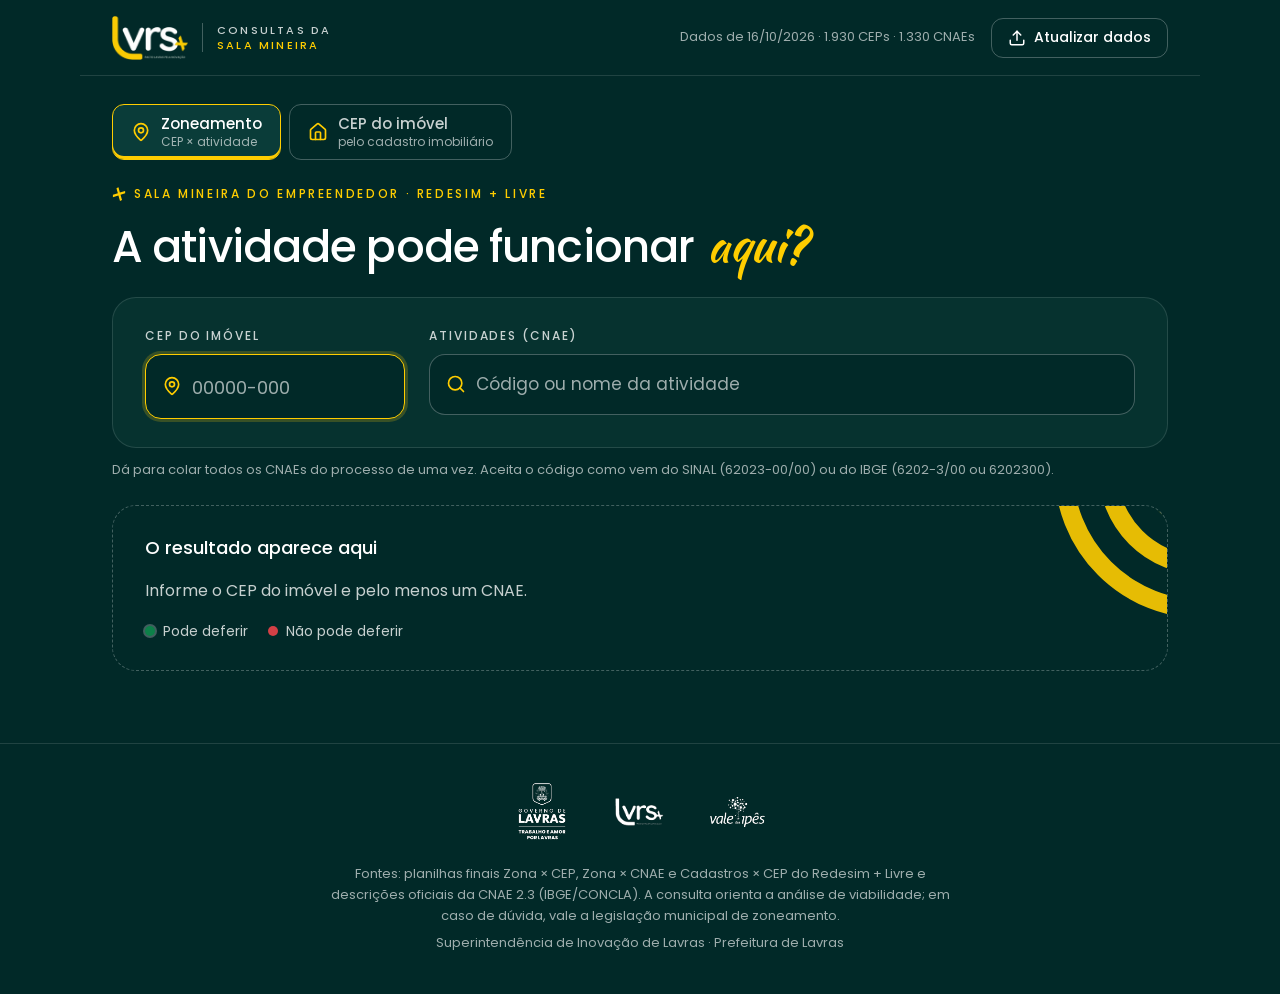
==== salamineira/index.html @ f29a206e "Consultas da Sala Mineira em /salamineira, com aba de CEP pelo cadastro imobiliario /viabilidade red" ====
<!doctype html>
<html lang="pt-BR">
<head>
<meta charset="utf-8">
<meta name="viewport" content="width=device-width, initial-scale=1">
<!-- Uso interno: fora dos buscadores e sem link no site (o vercel.json também manda o mesmo cabeçalho) -->
<meta name="robots" content="noindex, nofollow">
<title>Consultas da Sala Mineira · Lavras</title>
<!-- Fontes da identidade LVRS+: carregam quando há internet; sem internet, a página usa Segoe UI -->
<link rel="preconnect" href="https://fonts.googleapis.com">
<link rel="preconnect" href="https://fonts.gstatic.com" crossorigin>
<link href="https://fonts.googleapis.com/css2?family=Kaushan+Script&family=Poppins:wght@400;500;600&display=swap" rel="stylesheet">
<style>
/*
  Consultas da Sala Mineira (zoneamento e cadastro imobiliário) · identidade LVRS+ (Pacto Lavras pela Inovação).
  Cores da marca: fundo verde profundo, verde LVRS em superfícies chapadas, amarelo no destaque e nos botões.
  Verde e vermelho também dizem o resultado: pode deferir, não pode deferir (amarelo só quando falta regra).
*/
:root {
  --fundo: #012928;
  --sup: #06322f;
  --sup-2: #0a3c39;
  --sup-3: #104a46;
  --verde: #0d8049;
  --amarelo: #ffcd00;
  --vermelho: #d34046;
  --branco: #ffffff;

  --linha: rgba(255, 255, 255, 0.12);
  --linha-forte: rgba(255, 255, 255, 0.26);
  --suave: rgba(255, 255, 255, 0.78);
  --fraco: rgba(255, 255, 255, 0.62);
  --amarelo-vidro: rgba(255, 205, 0, 0.12);

  --sans: "Poppins", system-ui, -apple-system, "Segoe UI", sans-serif;
  --script: "Kaushan Script", "Brush Script MT", cursive;

  --raio: 24px;
  --raio-m: 16px;
  --raio-p: 12px;
}

* { box-sizing: border-box; }
[hidden] { display: none !important; }
html { -webkit-text-size-adjust: 100%; }
body {
  margin: 0;
  background: var(--fundo);
  color: var(--branco);
  font: 400 16px/1.6 var(--sans);
}
::selection { background: var(--amarelo); color: var(--fundo); }
p { margin: 0; }
h1, h2, h3 { margin: 0; font-weight: 500; line-height: 1.2; }
ul { margin: 0; padding: 0; list-style: none; }
button, input { font: inherit; color: inherit; }
a { color: var(--amarelo); text-underline-offset: 3px; }
:focus-visible { outline: 3px solid var(--amarelo); outline-offset: 2px; border-radius: 6px; }
.sr { position: absolute; width: 1px; height: 1px; overflow: hidden; clip: rect(0 0 0 0); white-space: nowrap; }
.icon { width: 20px; height: 20px; flex: none; fill: none; stroke: currentColor; stroke-width: 2; stroke-linecap: round; stroke-linejoin: round; }
.i-mais { width: 14px; height: 14px; flex: none; color: var(--amarelo); }
.cod { font-variant-numeric: tabular-nums; font-weight: 600; white-space: nowrap; }

.wrap { width: 100%; max-width: 1120px; margin: 0 auto; padding-left: 16px; padding-right: 16px; }
@media (min-width: 700px) { .wrap { padding-left: 32px; padding-right: 32px; } }

/* ---------- Topo ---------- */
.topo-in { display: flex; align-items: center; gap: 16px; min-height: 76px; border-bottom: 1px solid var(--linha); }
.marca { display: flex; align-items: center; gap: 14px; flex: none; }
.marca img { height: 44px; width: auto; display: block; }
.marca span {
  border-left: 1px solid var(--linha-forte); padding-left: 14px;
  font-size: 11px; font-weight: 500; line-height: 1.35; letter-spacing: 0.2em; text-transform: uppercase; color: var(--suave);
}
.marca b { color: var(--amarelo); font-weight: 500; }
.topo-dir { margin-left: auto; display: flex; align-items: center; gap: 16px; }
.meta { font-size: 13px; color: var(--fraco); text-align: right; }

/* ---------- Botões ---------- */
.btn, .btn-sec {
  display: inline-flex; align-items: center; justify-content: center; gap: 8px;
  min-height: 48px; padding: 12px 22px; border-radius: var(--raio-p);
  font: 600 15px/1.2 var(--sans); cursor: pointer; text-decoration: none; white-space: nowrap;
  transition: box-shadow 0.2s ease-out, border-color 0.2s, color 0.2s, background-color 0.2s;
}
.btn { background: var(--amarelo); color: var(--fundo); border: 0; }
.btn:hover { box-shadow: 0 8px 28px -8px var(--amarelo); }
.btn:disabled { background: var(--sup-3); color: var(--fraco); box-shadow: none; cursor: not-allowed; }
.btn-sec, .btn-secondary { background: transparent; color: var(--branco); border: 1px solid var(--linha-forte); font-weight: 500; }
.btn-sec:hover, .btn-secondary:hover { border-color: var(--amarelo); color: var(--amarelo); }
.btn-secondary { display: inline-flex; align-items: center; gap: 8px; min-height: 44px; padding: 10px 18px; border-radius: var(--raio-p); cursor: pointer; font: 500 15px/1.2 var(--sans); }
.btn-p, .btn-sm { min-height: 40px; padding: 8px 16px; font-size: 14px; }
.btn .icon, .btn-sec .icon, .btn-secondary .icon { width: 18px; height: 18px; }

/* ---------- Cabeça ---------- */
.cabeca { padding: 32px 0 24px; }
.eyebrow {
  display: flex; align-items: center; gap: 8px;
  font-size: 12px; font-weight: 500; letter-spacing: 0.22em; text-transform: uppercase; color: var(--amarelo);
}
h1 { margin-top: 12px; font-size: clamp(30px, 4.2vw, 44px); letter-spacing: -0.02em; }
/* Palavra de ênfase: brush itálico amarelo no meio da frase, como no manual da marca */
.enfase { font-family: var(--script); font-weight: 400; font-size: 1.08em; padding: 0 0.06em; color: var(--amarelo); }

/* ---------- Busca ---------- */
.painel {
  display: grid; grid-template-columns: minmax(0, 260px) minmax(0, 1fr); gap: 20px; align-items: start;
  padding: 24px; background: var(--sup); border: 1px solid var(--linha); border-radius: var(--raio);
}
@media (min-width: 900px) { .painel { padding: 28px 32px; gap: 24px; } }
.rotulo { display: block; margin-bottom: 8px; font-size: 12px; font-weight: 500; letter-spacing: 0.16em; text-transform: uppercase; color: var(--suave); cursor: pointer; }
.combo { position: relative; }
.caixa {
  display: flex; align-items: center; gap: 10px; min-height: 58px; padding: 6px 8px 6px 16px;
  background: var(--fundo); border: 1.5px solid var(--linha-forte); border-radius: var(--raio-m);
  transition: border-color 0.2s, box-shadow 0.2s;
}
.caixa:focus-within { border-color: var(--amarelo); box-shadow: 0 0 0 3px rgba(255, 205, 0, 0.2); }
.caixa[data-erro="true"] { border-color: var(--vermelho); }
.caixa > .icon { color: var(--amarelo); }
.caixa input { flex: 1; min-width: 0; padding: 8px 0; background: transparent; border: 0; outline: none; font-size: 18px; }
.caixa input::placeholder { color: var(--fraco); }
#cep { font-size: 22px; font-weight: 500; letter-spacing: 0.04em; font-variant-numeric: tabular-nums; }
#cep::placeholder { font-weight: 400; letter-spacing: 0; font-size: 18px; }
.limpar-campo { flex: none; width: 36px; height: 36px; display: grid; place-items: center; border: 0; border-radius: 10px; background: transparent; color: var(--fraco); cursor: pointer; }
.limpar-campo:hover { background: var(--sup-2); color: var(--branco); }
.limpar-campo .icon { width: 18px; height: 18px; }

/* CNAEs viram etiquetas dentro do próprio campo */
.caixa-chips { flex-wrap: wrap; align-items: center; padding: 8px 8px 8px 12px; cursor: text; }
.caixa-chips > .icon { margin-left: 4px; }
.caixa-chips input { min-width: 200px; font-size: 17px; }
.chips { display: contents; }
.chip {
  display: inline-flex; align-items: center; gap: 4px; padding: 4px 4px 4px 12px;
  background: var(--sup-2); border: 1px solid var(--linha-forte); border-radius: 10px;
  font-size: 15px; line-height: 1.4;
}
.chip button { width: 28px; height: 28px; display: grid; place-items: center; border: 0; border-radius: 8px; background: transparent; color: var(--fraco); cursor: pointer; }
.chip button:hover { background: var(--sup-3); color: var(--branco); }
.chip button .icon { width: 16px; height: 16px; }
.chip--pisca { animation: pisca 700ms ease-out; }
@keyframes pisca { 0%, 100% { border-color: var(--linha-forte); } 30% { border-color: var(--amarelo); background: var(--amarelo-vidro); } }

/* Mensagem curta abaixo de cada campo */
.info { display: flex; flex-wrap: wrap; align-items: center; gap: 6px 8px; min-height: 24px; margin-top: 10px; font-size: 14px; line-height: 1.5; color: var(--suave); }
.info:empty { display: none; }
.info .icon { width: 18px; height: 18px; }
.info .ok { color: var(--amarelo); }
.info .x-ic { color: var(--vermelho); align-self: flex-start; margin-top: 2px; }
.info .info-txt { flex: 1 1 0; min-width: 0; }
.ztag { display: inline-flex; padding: 1px 8px; border-radius: 8px; background: var(--sup-2); border: 1px solid var(--linha); font-size: 12px; font-weight: 600; letter-spacing: 0.04em; color: var(--branco); }
.dica-linha { margin-top: 12px; font-size: 13px; color: var(--fraco); }

/* Lista de sugestões */
.lista {
  position: absolute; z-index: 30; left: 0; right: 0; top: calc(100% + 8px);
  max-height: 360px; overflow-y: auto; padding: 8px;
  background: var(--sup-2); border: 1px solid var(--linha-forte); border-radius: var(--raio-m);
  box-shadow: 0 20px 48px -12px rgba(0, 0, 0, 0.55);
}
.lista__item { display: grid; gap: 2px; padding: 10px 12px; border-radius: 10px; cursor: pointer; }
.lista__item[aria-selected="true"] { background: var(--sup-3); box-shadow: inset 3px 0 0 var(--amarelo); }
.lista__item strong { color: var(--amarelo); font-weight: 600; }
.lista__titulo { font-size: 15px; }
.lista__sub { font-size: 14px; line-height: 1.45; color: var(--suave); }
.lista__nota { padding: 8px 12px; font-size: 13px; color: var(--fraco); }

/* ---------- Resultado ---------- */
.resultado { display: grid; gap: 16px; margin-top: 24px; }

.vazio {
  position: relative; isolation: isolate; overflow: hidden;
  display: grid; gap: 16px; padding: 28px 32px; min-height: 160px; align-content: center;
  border: 1px dashed var(--linha-forte); border-radius: var(--raio); color: var(--suave);
}
.vazio-tit { font-size: 18px; font-weight: 500; color: var(--branco); }
.legenda { display: flex; flex-wrap: wrap; gap: 8px 20px; font-size: 14px; }
.legenda span { display: inline-flex; align-items: center; gap: 8px; }
.dot { width: 10px; height: 10px; border-radius: 50%; flex: none; display: inline-block; }
.dot--sim { background: var(--verde); box-shadow: 0 0 0 2px rgba(255, 255, 255, 0.25); }
.dot--talvez { background: var(--amarelo); }
.dot--nao { background: var(--vermelho); }

/* Arcos da marca: grossos, opacos e só sobre cor chapada */
/* (cor e traço ficam no <svg>: o desenho vem de um <use> e só herda o que está nele) */
.arcos { position: absolute; z-index: -1; pointer-events: none; right: -36px; top: -36px; width: 220px; height: 220px; fill: none; stroke: var(--amarelo); stroke-width: 34; }
.vazio .arcos { opacity: 0.9; }

.veredito {
  position: relative; isolation: isolate; overflow: hidden;
  display: grid; grid-template-columns: auto minmax(0, 1fr); gap: 20px; align-items: start;
  padding: 24px 28px; border-radius: var(--raio);
}
.v-sim { background: var(--verde); color: var(--branco); }
.v-nao { background: var(--vermelho); color: var(--branco); }
.v-manual { background: var(--amarelo); color: var(--fundo); }
.v-icone { width: 56px; height: 56px; border-radius: 50%; display: grid; place-items: center; background: rgba(255, 255, 255, 0.2); }
.v-manual .v-icone { background: rgba(1, 41, 40, 0.12); }
.v-icone .icon { width: 30px; height: 30px; stroke-width: 2.6; }
.v-txt { display: grid; gap: 6px; }
.v-rotulo { font-size: 12px; font-weight: 500; letter-spacing: 0.16em; text-transform: uppercase; opacity: 0.9; }
.veredito h2 { font-size: clamp(26px, 3.2vw, 34px); font-weight: 600; letter-spacing: -0.01em; }
.veredito p.v-linha { max-width: 74ch; font-weight: 500; }
.v-sim .arcos { right: -36px; top: auto; bottom: -36px; transform: rotate(90deg); }

.acoes-res { display: flex; flex-wrap: wrap; gap: 8px; }

.bloco { background: var(--sup); border: 1px solid var(--linha); border-radius: var(--raio); overflow: hidden; }
.bloco-cab { display: flex; flex-wrap: wrap; align-items: baseline; justify-content: space-between; gap: 8px 24px; padding: 18px 24px; border-bottom: 1px solid var(--linha); }
.bloco-tit { font-size: 12px; font-weight: 500; letter-spacing: 0.16em; text-transform: uppercase; color: var(--suave); }
.bloco-zonas { display: flex; flex-wrap: wrap; gap: 4px 16px; font-size: 13px; color: var(--fraco); }
.bloco-zonas b { color: var(--branco); font-weight: 600; }
.bloco-msg { padding: 18px 24px; color: var(--suave); }

.ativ { display: grid; grid-template-columns: minmax(0, 1fr) auto; gap: 8px 24px; align-items: center; padding: 16px 24px; }
.ativ + .ativ { border-top: 1px solid var(--linha); }
.ativ-txt { display: grid; gap: 2px; }
.ativ-desc { color: var(--suave); font-size: 15px; line-height: 1.5; }
.ativ-onde { font-size: 13px; color: var(--fraco); margin-top: 2px; }
.ativ-zonas { display: flex; flex-wrap: wrap; justify-content: flex-end; gap: 6px; }
.pz { display: inline-flex; align-items: center; gap: 5px; padding: 5px 10px 5px 8px; border-radius: 10px; font-size: 13px; font-weight: 600; letter-spacing: 0.03em; white-space: nowrap; }
.pz .icon { width: 15px; height: 15px; stroke-width: 3; }
.pz-sim { background: var(--verde); color: var(--branco); }
.pz-nao { background: var(--vermelho); color: var(--branco); }
.pz-sem { background: var(--amarelo); color: var(--fundo); }
.pz small { font-size: 11px; font-weight: 500; opacity: 0.85; }

.copia-manual { display: grid; gap: 8px; font-size: 14px; color: var(--suave); }
.copia-manual textarea { width: 100%; padding: 12px 16px; border: 1px solid var(--linha-forte); border-radius: var(--raio-p); background: var(--fundo); color: var(--branco); font: 400 14px/1.6 var(--sans); resize: vertical; }

/* ---------- Rodapé ---------- */
.rodape { margin-top: 72px; padding: 32px 16px 40px; border-top: 1px solid var(--linha); text-align: center; }
.logos { display: flex; flex-wrap: wrap; justify-content: center; align-items: center; gap: 16px 40px; }
.logos img { height: 72px; width: auto; }
.aviso { max-width: 78ch; margin: 16px auto 0; font-size: 13px; line-height: 1.6; color: var(--fraco); }
.aviso + .aviso { margin-top: 6px; }

/* ---------- Atualizar dados (janela) ---------- */
dialog.modal {
  width: min(640px, calc(100vw - 32px)); max-height: calc(100vh - 48px); overflow: hidden; padding: 0;
  background: var(--sup); color: var(--branco); border: 1px solid var(--linha-forte); border-radius: var(--raio);
  box-shadow: 0 24px 64px -16px rgba(0, 0, 0, 0.6);
}
dialog.modal[open] { display: flex; flex-direction: column; }
dialog.modal::backdrop { background: rgba(1, 41, 40, 0.8); }
.modal__rolagem { overflow-y: auto; padding: 28px 28px 20px; }
.modal__cab { display: flex; justify-content: space-between; align-items: flex-start; gap: 16px; }
.modal__cab h2 { margin-top: 8px; font-size: 24px; font-weight: 600; }
.modal__corpo { display: grid; gap: 20px; margin-top: 20px; }
.modal__acoes { display: flex; justify-content: flex-end; flex-wrap: wrap; gap: 8px; padding: 16px 28px 24px; border-top: 1px solid var(--linha); }
.x { flex: none; width: 40px; height: 40px; display: grid; place-items: center; border: 1px solid var(--linha-forte); border-radius: var(--raio-p); background: transparent; color: var(--branco); cursor: pointer; }
.x:hover { border-color: var(--amarelo); color: var(--amarelo); }
.dica { font-size: 14px; color: var(--suave); }
.soltar {
  display: grid; justify-items: center; gap: 8px; padding: 28px 24px; text-align: center; cursor: pointer;
  background: var(--fundo); border: 1.5px dashed var(--linha-forte); border-radius: var(--raio-m);
  transition: border-color 0.2s, background-color 0.2s;
}
.soltar:hover, .soltar--ativo { border-color: var(--amarelo); background: var(--amarelo-vidro); }
.soltar:focus-within { border-color: var(--amarelo); box-shadow: 0 0 0 3px rgba(255, 205, 0, 0.2); }
.soltar .icon { width: 30px; height: 30px; color: var(--amarelo); }
.soltar b { font-weight: 600; }
.soltar .caption { font-size: 13px; color: var(--fraco); }
.soltar--compacto { padding: 14px 20px; }
.soltar--compacto .icon, .soltar--compacto .caption { display: none; }
.formato summary { cursor: pointer; font-size: 14px; font-weight: 500; color: var(--suave); }
.formato ul { display: grid; gap: 8px; margin-top: 10px; padding-left: 20px; list-style: disc; font-size: 14px; line-height: 1.6; color: var(--suave); }
.formato b { color: var(--branco); font-weight: 600; }
.rel { display: grid; gap: 12px; }
.rel:empty { display: none; }
.rel__bloco { display: grid; gap: 6px; padding: 18px 20px; background: var(--fundo); border: 1px solid var(--linha); border-radius: var(--raio-m); font-size: 14px; }
.rel__tit { display: flex; align-items: center; gap: 8px; font-size: 16px; font-weight: 600; }
.rel__arq { font-size: 12px; color: var(--fraco); overflow-wrap: anywhere; }
.rel details summary { cursor: pointer; font-size: 14px; font-weight: 500; color: var(--amarelo); }
.mudancas { margin-top: 8px; max-height: 220px; overflow: auto; padding: 12px 14px; white-space: pre-wrap; background: rgba(0, 0, 0, 0.22); border-radius: var(--raio-p); font-size: 12px; line-height: 1.6; font-variant-numeric: tabular-nums; }
.msg { display: flex; gap: 8px; align-items: flex-start; font-size: 14px; line-height: 1.55; }
.msg .dot { margin-top: 6px; }
.rel__ok { display: grid; gap: 10px; padding: 20px; border: 1px solid var(--amarelo); border-radius: var(--raio-m); background: var(--amarelo-vidro); font-size: 14px; }
.rel__ok b { font-weight: 600; }
.rel__ok .btn-secondary { justify-self: start; }

/* ---------- Abas ---------- */
.abas { display: flex; flex-wrap: wrap; gap: 8px; padding-top: 28px; }
.aba {
  display: inline-flex; align-items: center; gap: 10px; min-height: 52px; padding: 10px 18px;
  background: transparent; color: var(--suave); border: 1px solid var(--linha-forte); border-radius: var(--raio-p);
  font: 500 15px/1.2 var(--sans); text-align: left; cursor: pointer;
  transition: border-color 0.2s, color 0.2s, background-color 0.2s;
}
.aba .icon { color: var(--amarelo); }
.aba small { display: block; margin-top: 2px; font-size: 12px; font-weight: 400; color: var(--fraco); }
.aba:hover { border-color: var(--amarelo); color: var(--branco); }
.aba[aria-selected="true"] { background: var(--sup-2); border-color: var(--amarelo); color: var(--branco); box-shadow: inset 0 -3px 0 var(--amarelo); }
.cabeca--aba { padding-top: 24px; }

/* ---------- Cadastro imobiliário → CEP ---------- */
.painel--um { grid-template-columns: minmax(0, 560px); }
#cad { font-size: 22px; font-weight: 500; letter-spacing: 0.02em; font-variant-numeric: tabular-nums; }
#cad::placeholder { font-weight: 400; letter-spacing: 0; font-size: 18px; }
.cadr { display: grid; grid-template-columns: minmax(130px, auto) minmax(0, 1fr) auto; gap: 8px 24px; align-items: center; padding: 18px 24px; }
.cadr + .cadr { border-top: 1px solid var(--linha); }
.cadr-num { font-size: 13px; font-weight: 500; letter-spacing: 0.12em; text-transform: uppercase; color: var(--fraco); }
.cadr-num b { display: block; font-size: 18px; letter-spacing: 0.02em; text-transform: none; color: var(--branco); font-variant-numeric: tabular-nums; }
.cadr-cep { font-size: 28px; font-weight: 600; line-height: 1.15; letter-spacing: 0.02em; color: var(--amarelo); font-variant-numeric: tabular-nums; }
.cadr-onde { display: flex; flex-wrap: wrap; align-items: center; gap: 6px 8px; margin-top: 4px; font-size: 14px; color: var(--suave); }
.cadr-acoes { display: flex; flex-wrap: wrap; justify-content: flex-end; gap: 8px; }
.cadr--falta .cadr-cep { font-size: 16px; font-weight: 500; color: var(--branco); }
.cadr--falta .cadr-onde { color: var(--fraco); }
.cadr--falta .cadr-num b { color: var(--vermelho); }

/* ---------- Telas menores ---------- */
@media (max-width: 760px) {
  .painel { grid-template-columns: minmax(0, 1fr); }
  .marca span { display: none; }
  .meta { display: none; }
  .veredito { grid-template-columns: minmax(0, 1fr); padding: 22px; gap: 14px; }
  .v-icone { width: 48px; height: 48px; }
  .ativ { grid-template-columns: minmax(0, 1fr); padding: 16px 20px; }
  .ativ-zonas { justify-content: flex-start; }
  .acoes-res .btn, .acoes-res .btn-sec { flex: 1 1 auto; }
  .aba { flex: 1 1 0; min-width: 0; padding: 10px 14px; }
  .aba small { display: none; }
  .cadr { grid-template-columns: minmax(0, 1fr); padding: 16px 20px; }
  .cadr-acoes { justify-content: flex-start; }
  .logos img { height: 56px; }
}

@media (prefers-reduced-motion: reduce) {
  *, *::before, *::after { animation-duration: 0.01ms !important; transition-duration: 0.01ms !important; }
}

/* ---------- Impressão: o resultado em papel, para anexar ao processo ---------- */
.so-impressao { display: none; }
/* Margem zero tira o cabeçalho e o rodapé do navegador (endereço do site, título, data):
   o PDF vai para o contribuinte e a página é de uso interno. A margem volta no body. */
@page { margin: 0; }
@media print {
  body { background: #fff; color: #000; padding: 14mm 16mm; box-decoration-break: clone; -webkit-box-decoration-break: clone; }
  .topo, .abas, .cabeca, .painel, .dica-linha, .acoes-res, .rodape, dialog, .arcos, .cadr-acoes { display: none !important; }
  .so-impressao { display: block; margin-bottom: 16px; font-size: 13px; color: #000; }
  .resultado { margin-top: 0; }
  .veredito, .pz { -webkit-print-color-adjust: exact; print-color-adjust: exact; }
  .bloco { background: #fff; border-color: #999; color: #000; }
  .bloco-cab, .ativ + .ativ { border-color: #ccc; }
  .bloco-tit, .bloco-zonas, .bloco-zonas b, .ativ-desc, .ativ-onde { color: #000; }
}
</style>
</head>
<body>
<svg width="0" height="0" style="position:absolute" aria-hidden="true">
  <!-- O "+" da LVRS+: estrela de 4 pontas, levemente inclinada -->
  <symbol id="mais" viewBox="0 0 24 24"><path fill="currentColor" transform="rotate(-14 12 12)" d="M10.2 1.2 13.9.6l.2 9.3 9.3-.4-.8 3.8-8.4.7.3 9.4-3.7.6-.4-9.9-9.8.6.9-3.9 8.9-.6Z"/></symbol>
  <symbol id="i-pin" viewBox="0 0 24 24"><path d="M20 10c0 4.993-5.539 10.193-7.399 11.799a1 1 0 0 1-1.202 0C9.539 20.193 4 14.993 4 10a8 8 0 0 1 16 0"/><circle cx="12" cy="10" r="3"/></symbol>
  <symbol id="i-busca" viewBox="0 0 24 24"><circle cx="11" cy="11" r="8"/><path d="m21 21-4.3-4.3"/></symbol>
  <symbol id="i-x" viewBox="0 0 24 24"><path d="M18 6 6 18"/><path d="m6 6 12 12"/></symbol>
  <symbol id="i-ok" viewBox="0 0 24 24"><path d="M20 6 9 17l-5-5"/></symbol>
  <symbol id="i-alerta" viewBox="0 0 24 24"><path d="M12 8v5"/><path d="M12 16.5v.01"/><path d="M10.3 3.9 2.4 17.6A2 2 0 0 0 4.1 20.6h15.8a2 2 0 0 0 1.7-3L13.7 3.9a2 2 0 0 0-3.4 0Z"/></symbol>
  <symbol id="i-copiar" viewBox="0 0 24 24"><rect width="14" height="14" x="8" y="8" rx="2"/><path d="M4 16c-1.1 0-2-.9-2-2V4c0-1.1.9-2 2-2h10c1.1 0 2 .9 2 2"/></symbol>
  <symbol id="i-recomecar" viewBox="0 0 24 24"><path d="M3 12a9 9 0 1 0 9-9 9.75 9.75 0 0 0-6.74 2.74L3 8"/><path d="M3 3v5h5"/></symbol>
  <symbol id="i-imprimir" viewBox="0 0 24 24"><path d="M6 18H4a2 2 0 0 1-2-2v-5a2 2 0 0 1 2-2h16a2 2 0 0 1 2 2v5a2 2 0 0 1-2 2h-2"/><path d="M6 9V3a1 1 0 0 1 1-1h10a1 1 0 0 1 1 1v6"/><rect x="6" y="14" width="12" height="8" rx="1"/></symbol>
  <symbol id="i-enviar" viewBox="0 0 24 24"><path d="M21 15v4a2 2 0 0 1-2 2H5a2 2 0 0 1-2-2v-4"/><path d="m17 8-5-5-5 5"/><path d="M12 3v12"/></symbol>
  <symbol id="i-baixar" viewBox="0 0 24 24"><path d="M21 15v4a2 2 0 0 1-2 2H5a2 2 0 0 1-2-2v-4"/><path d="m7 10 5 5 5-5"/><path d="M12 15V3"/></symbol>
  <symbol id="i-casa" viewBox="0 0 24 24"><path d="M15 21v-8a1 1 0 0 0-1-1h-4a1 1 0 0 0-1 1v8"/><path d="M3 10a2 2 0 0 1 .709-1.528l7-5.999a2 2 0 0 1 2.582 0l7 5.999A2 2 0 0 1 21 10v9a2 2 0 0 1-2 2H5a2 2 0 0 1-2-2z"/></symbol>
  <symbol id="i-arcos" viewBox="0 0 400 400"><path d="M307 0A93 93 0 0 0 400 93"/><path d="M227 0A173 173 0 0 0 400 173"/><path d="M147 0A253 253 0 0 0 400 253"/></symbol>
</svg>

<header class="topo">
  <div class="wrap topo-in">
    <div class="marca">
      <img src="[data-uri]" alt="LVRS+ Pacto Lavras pela Inovação" width="166" height="96">
      <span>Consultas da<br><b>Sala Mineira</b></span>
    </div>
    <div class="topo-dir">
      <p class="meta" id="meta"></p>
      <button class="btn-sec btn-p" id="abrir-atualizar" type="button"><svg class="icon" aria-hidden="true"><use href="#i-enviar"/></svg>Atualizar dados</button>
    </div>
  </div>
</header>

<main class="wrap">
  <div class="abas" role="tablist" aria-label="Consultas">
    <button class="aba" role="tab" id="t-zona" aria-controls="aba-zona" aria-selected="true" data-aba="zona" type="button">
      <svg class="icon" aria-hidden="true"><use href="#i-pin"/></svg><span>Zoneamento<small>CEP × atividade</small></span>
    </button>
    <button class="aba" role="tab" id="t-cadastro" aria-controls="aba-cadastro" aria-selected="false" data-aba="cadastro" type="button" tabindex="-1">
      <svg class="icon" aria-hidden="true"><use href="#i-casa"/></svg><span>CEP do imóvel<small>pelo cadastro imobiliário</small></span>
    </button>
  </div>

  <div id="aba-zona" role="tabpanel" aria-labelledby="t-zona">
  <section class="cabeca cabeca--aba" aria-labelledby="titulo">
    <p class="eyebrow"><svg class="i-mais" aria-hidden="true"><use href="#mais"/></svg>Sala Mineira do Empreendedor · Redesim + Livre</p>
    <h1 id="titulo">A atividade pode funcionar <span class="enfase">aqui?</span></h1>
  </section>

  <section class="painel" aria-label="Consulta">
    <div class="campo">
      <label class="rotulo" for="cep">CEP do imóvel</label>
      <div class="caixa" id="caixa-cep">
        <svg class="icon" aria-hidden="true"><use href="#i-pin"/></svg>
        <input id="cep" type="text" inputmode="numeric" placeholder="00000-000" autocomplete="off" spellcheck="false" aria-describedby="cep-info">
        <button class="limpar-campo" id="limpar-cep" type="button" aria-label="Apagar o CEP" hidden><svg class="icon" aria-hidden="true"><use href="#i-x"/></svg></button>
      </div>
      <p class="info" id="cep-info" aria-live="polite"></p>
    </div>

    <div class="campo">
      <label class="rotulo" for="cnae">Atividades (CNAE)</label>
      <div class="combo">
        <div class="caixa caixa-chips" id="caixa-cnae">
          <svg class="icon" aria-hidden="true"><use href="#i-busca"/></svg>
          <ul class="chips" id="chips" aria-label="Atividades escolhidas"></ul>
          <input id="cnae" type="text" placeholder="Código ou nome da atividade" autocomplete="off" spellcheck="false"
                 role="combobox" aria-autocomplete="list" aria-expanded="false" aria-controls="cnae-lista" aria-describedby="cnae-msg">
        </div>
        <ul id="cnae-lista" class="lista" role="listbox" aria-label="Atividades encontradas" hidden></ul>
      </div>
      <p class="info" id="cnae-msg" aria-live="polite"></p>
    </div>
  </section>
  <p class="dica-linha">Dá para colar todos os CNAEs do processo de uma vez. Aceita o código como vem do SINAL (62023-00/00) ou do IBGE (6202-3/00 ou 6202300).</p>

  <p class="so-impressao" id="cab-impressao">Consulta de zoneamento · Lavras/MG</p>
  <section class="resultado" id="resultado" aria-live="polite" aria-label="Resultado"></section>
  </div>

  <div id="aba-cadastro" role="tabpanel" aria-labelledby="t-cadastro" hidden>
    <section class="cabeca cabeca--aba" aria-labelledby="titulo-cad">
      <p class="eyebrow"><svg class="i-mais" aria-hidden="true"><use href="#mais"/></svg>Sala Mineira do Empreendedor · Cadastro imobiliário</p>
      <h1 id="titulo-cad">Qual é o CEP deste <span class="enfase">imóvel?</span></h1>
    </section>

    <section class="painel painel--um" aria-label="Busca por cadastro">
      <div class="campo">
        <label class="rotulo" for="cad">Número do cadastro imobiliário</label>
        <div class="caixa" id="caixa-cad">
          <svg class="icon" aria-hidden="true"><use href="#i-casa"/></svg>
          <input id="cad" type="text" inputmode="numeric" placeholder="Ex.: 12345" autocomplete="off" spellcheck="false" aria-describedby="cad-info">
          <button class="limpar-campo" id="limpar-cad" type="button" aria-label="Apagar o cadastro" hidden><svg class="icon" aria-hidden="true"><use href="#i-x"/></svg></button>
        </div>
        <p class="info" id="cad-info" aria-live="polite"></p>
      </div>
    </section>
    <p class="dica-linha">Dá para colar vários cadastros de uma vez, separados por espaço, vírgula ou linha. O CEP achado já mostra a zona e leva direto para a consulta de zoneamento.</p>

    <section class="resultado" id="resultado-cad" aria-live="polite" aria-label="Resultado da busca por cadastro"></section>
  </div>
</main>

<footer class="rodape">
  <div class="logos">
    <img src="[data-uri]" alt="Governo de Lavras">
    <img src="[data-uri]" alt="LVRS+ Pacto Lavras pela Inovação">
    <img src="[data-uri]" alt="Vale dos Ipês">
  </div>
  <p class="aviso">Fontes: planilhas finais Zona × CEP, Zona × CNAE e Cadastros × CEP do Redesim + Livre e descrições oficiais da CNAE 2.3 (IBGE/CONCLA). A consulta orienta a análise de viabilidade; em caso de dúvida, vale a legislação municipal de zoneamento.</p>
  <p class="aviso">Superintendência de Inovação de Lavras · Prefeitura de Lavras</p>
</footer>

<dialog class="modal" id="atualizar" aria-labelledby="atualizar-tit">
  <div class="modal__rolagem">
    <div class="modal__cab">
      <div>
        <p class="eyebrow"><svg class="i-mais" aria-hidden="true"><use href="#mais"/></svg>Atualizar dados</p>
        <h2 id="atualizar-tit">Trocar as planilhas de base</h2>
      </div>
      <button class="x" type="button" id="fechar-atualizar" aria-label="Fechar"><svg class="icon" aria-hidden="true"><use href="#i-x"/></svg></button>
    </div>
    <div class="modal__corpo">
      <p class="dica">Envie a planilha Zona × CEP, a Zona × CNAE, a Cadastros × CEP ou mais de uma, em Excel (.xlsx) ou CSV. A página reconhece cada uma pelas colunas e mostra o que muda antes de trocar.</p>
      <label class="soltar" id="soltar">
        <svg class="icon" aria-hidden="true"><use href="#i-enviar"/></svg>
        <span><b>Arraste as planilhas para cá</b> ou clique para escolher</span>
        <span class="caption">.xlsx ou .csv · dá para enviar mais de uma de uma vez</span>
        <input type="file" id="arquivos" class="sr" accept=".xlsx,.csv,.txt" multiple autofocus>
      </label>
      <details class="formato">
        <summary>Como as planilhas precisam estar</summary>
        <ul>
          <li><b>Zona × CEP:</b> uma coluna com a zona (ZCE, ZMA…) e outra com o CEP. A coluna do logradouro é opcional.</li>
          <li><b>Zona × CNAE:</b> uma coluna com a zona e outra com o CNAE, em qualquer formato (62023-00/00, 6202-3/00 ou 6202300).</li>
          <li><b>Cadastros × CEP:</b> uma coluna com o número do cadastro imobiliário e outra com o CEP. Mande a lista inteira: cadastro que não estiver nela sai da consulta.</li>
          <li><b>Nomes das zonas</b> (opcional): o código e o nome de cada zona. Uma coluna “Análise manual” com “sim” marca as zonas manuais.</li>
          <li>Uma linha para cada combinação. A ordem das colunas não importa, o cabeçalho é opcional e também vale tudo numa coluna só, como ZMA;37200-001.</li>
        </ul>
      </details>
      <div class="rel" id="rel" aria-live="polite"></div>
    </div>
  </div>
  <div class="modal__acoes">
    <button class="btn-sec" id="cancelar-atualizar" type="button">Cancelar</button>
    <button class="btn" id="aplicar" type="button" disabled><svg class="icon" aria-hidden="true"><use href="#i-baixar"/></svg>Usar estes dados e baixar a página</button>
  </div>
</dialog>

<script id="dados" type="application/json">{"versao":"16/10/2026","zonas":{"ZCE":"Zona Central","ZMA":"Zona Mista Adensada","ZMC":"Zona Mista Controlada","ZMI":"Zona Mista","ZAR":"Zona de Adensamento Restrito","ZAE":"Zona de Atividades Econômicas","ZEP":"Zona de Empreendimentos de Porte","ZEIS":"Zona Especial de Interesse Social","ZEIHC":"Zona Especial de Interesse Histórico-Cultural","ZEIUA":"Zona Especial de Interesse Urbanístico-Ambiental","ZPA":"Zona de Proteção Ambiental","ZEU":"Zona de Expansão Urbana","ZEIU":"Zona Especial de Interesse Urbanístico","ZEIA":"Zona Especial de Interesse Ambiental","ZR":"Zona Rural","ZREC":""},"manuais":[],"ceps":[["37200001","Rua Gustavo Pena",["ZMA","ZMI"]],["37200002","Rua Progresso",["ZMA","ZMI"]],["37200003","Rua Coronel Alvim de Menezes",["ZMI"]],["37200004","Rua Evaristo Alves de Azevedo",["ZMA","ZMI"]],["37200005","Travessa Otacílio Negrão de Lima",["ZMA","ZMI"]],["37200006","Rua Otacílio Negrão de Lima",["ZMA","ZMI"]],["37200007","Rua Doutor João Lacerda",["ZMA","ZMC"]],["37200008","Rua Ademar Alves de Souza",["ZMA","ZMC"]],["37200009","Avenida Juscelino Kubitscheck",["ZMA","ZMC"]],["37200010","Rua Doutor Melo Viana",["ZCE","ZMA","ZMI"]],["37200012","Rua João Batista Hermeto",["ZCE","ZMA","ZMI","ZEIS"]],["37200014","Rua Desembargador Sabino Lustosa",["ZMI"]],["37200016","Rua Alfredo Marani",["ZMI","ZEIS"]],["37200018","Rua Cristiano Silva",["ZMA","ZMI","ZEIS"]],["37200020","Rua Professor Alberto de Carvalho",["ZMA"]],["37200022","Praça Tenente Francisco Souza Lima",["ZCE","ZMA","ZMI"]],["37200024","Rua José dos Reis Vilela",["ZCE"]],["37200026","Rua Rui Barbosa",["ZMA","ZMI"]],["37200028","Rua Capitão Jair Vieira",["ZCE"]],["37200030","Rua Desembargador Dário Lins",["ZCE"]],["37200032","Rua Sargento Ozório",["ZCE"]],["37200034","Rua Orlando Alvarenga",["ZCE"]],["37200036","Rua Lourenço Menicucci",["ZCE"]],["37200038","Rua Doutor Álvaro Teixeira Carvalho",["ZMA","ZAR"]],["37200040","Vila Placídio",["ZMA"]],["37200042","Rua Chagas Dória",["ZCE","ZMA"]],["37200043","Travessa Chagas Dória",["ZCE","ZMA"]],["37200044","Rua Quatorze de Agosto",["ZMA","ZMI","ZAE","ZEIS"]],["37200046","Rua Professor Urbano Freire de Mesquita",["ZMA"]],["37200048","Beco Aliança",["ZMA"]],["37200050","Rua Adalberto Penido",["ZMA"]],["37200056","Rua José Francisco Sales",["ZCE","ZMI"]],["37200058","Rua Átila José Ribeiro",["ZMI"]],["37200060","Rua Francisco Andrade",["ZCE","ZMA","ZMC","ZMI"]],["37200062","Avenida João Modesto",["ZCE","ZMA"]],["37200064","Rua Governador Milton Campos",["ZCE","ZMC"]],["37200066","Rua Doutor Álvaro Botelho",["ZCE","ZMA","ZMC","ZMI"]],["37200068","Rua Doutor Francisco Salles",["ZCE","ZMC"]],["37200070","Rua Professor Azarias Ribeiro",["ZCE","ZMC"]],["37200071","Rua Tiradentes",["ZMC"]],["37200072","Praça Santo Antônio",["ZMI"]],["37200074","Rua Pedro Moura",["ZCE","ZMC"]],["37200076","Rua Domingos Canestri",["ZCE","ZMC"]],["37200078","Rua Capitão José Ribeiro",["ZMA","ZMC"]],["37200080","Rua Primeiro de Maio",["ZMC"]],["37200082","Rua Custódio de Souza Pinto",["ZMC"]],["37200084","Rua Francisco Pizzolante",["ZMC"]],["37200086","Rua Arganti Gattini",["ZMC"]],["37200088","Rua José Moreira",["ZMC"]],["37200090","Rua Barbosa Lima",["ZCE","ZMC"]],["37200092","Travessa Barbosa Lima",["ZCE","ZMC"]],["37200093","Rua João Pomárico",["ZMC"]],["37200094","Travessa José Moreira",["ZMC"]],["37200096","Rua Doutor Fernando Haddad",["ZMC"]],["37200098","Rua Independência",["ZMC"]],["37200100","Travessa Doutor Fernando Haddad",["ZMC"]],["37200102","Rua Firmino Sales",["ZCE"]],["37200104","Travessa Capitão Valentim Fonseca",["ZCE","ZMC"]],["37200106","Rua Abdo Sâmia Lasmar",["ZMC"]],["37200108","Rua Eduardo Sartori",["ZCE","ZMC"]],["37200110","Travessa Guadalupe",["ZCE","ZMC"]],["37200112","Rua Valério de Souza",["ZMC"]],["37200114","Rua Ramiro Marani",["ZMC"]],["37200116","Rua Doutor Hélio Andrade",["ZMC"]],["37200118","Rua Juca Procópio",["ZCE","ZMC"]],["37200120","Rua Platina",["ZMC"]],["37200122","Rua Doutor Delfino de Souza",["ZCE","ZMA","ZMC"]],["37200124","Rua Nicolau Cherem",["ZMC"]],["37200126","Travessa do Ouro",["ZMC"]],["37200128","Rua José Augusto de Andrade",["ZMC"]],["37200130","Praça Leonardo Venerando Pereira",["ZCE","ZMC"]],["37200132","Travessa da Matriz",["ZCE"]],["37200134","Rua Tomáz Antônio Gonzaga",["ZMC"]],["37200136","Rua José Augusto Amaral",["ZCE","ZMC"]],["37200138","Rua José de Souza Andrade",["ZMC"]],["37200140","Rua Monsenhor Aureliano",["ZCE","ZMC"]],["37200142","Rua Misseno de Pádua",["ZCE"]],["37200144","Rua Doutor José Maria Castro Pinto",["ZCE","ZMC"]],["37200145","Rua Padre Luís Tings",["ZMC","ZMI"]],["37200146","Avenida Padre Dehon",["ZCE","ZMC"]],["37200148","Rua Nossa Senhora Aparecida",["ZCE","ZMC"]],["37200150","Travessa Costa Pinto",["ZCE"]],["37200152","Rua Doutor João Silva Pena",["ZCE"]],["37200154","Praça Doutor Augusto Silva",["ZCE","ZMC"]],["37200156","Rua Horácio de Carvalho",["ZCE","ZMC"]],["37200158","Rua Manoel Carvalho de Souza",["ZMC"]],["37200160","Rua Costa Pereira",["ZCE","ZMC"]],["37200162","Rua Procópio Alvarenga",["ZMC"]],["37200164","Avenida Doutora Dâmina Zákhia",["ZMC","ZPA"]],["37200169","Avenida Doutor Sílvio Menicucci",["ZMA","ZMC"]],["37200170","Rua Saturnino de Pádua",["ZCE","ZMC"]],["37200171","Rua Treze de Outubro",["ZMA","ZMC"]],["37200172","Rua Venerando Pereira",["ZCE","ZMA","ZMC"]],["37200174","Rua Benjamin Constant",["ZCE","ZMC"]],["37200175","Rua João Matioli",["ZMA","ZMC"]],["37200176","Rua Comendador José Esteves",["ZCE"]],["37200178","Rua Carlota Kemper",["ZCE"]],["37200180","Beco Santa Helena",["ZCE"]],["37200181","Rua João Tenebra",["ZMC"]],["37200182","Rua Benedito Valadares",["ZCE","ZMA","ZMC"]],["37200183","Rua Dona Emerenciana",["ZMC"]],["37200184","Rua Dona Inácia",["ZCE"]],["37200186","Praça Dona Josefina",["ZCE"]],["37200188","Rua Raul Soares",["ZCE","ZMC"]],["37200190","Rua Getúlio Vargas",["ZCE"]],["37200192","Rua Cincinato de Pádua",["ZCE"]],["37200194","Rua Santana",["ZCE"]],["37200196","Rua Desembargador Alberto Luz",["ZCE","ZMC"]],["37200198","Rua Inimá Romeiro",["ZCE","ZPA"]],["37200200","Rua Bernardino Macieira",["ZCE"]],["37200202","Rua Doutor Gastão Maia",["ZCE"]],["37200203","Praça Monsenhor Domingos Pinheiro",["ZCE"]],["37200204","Rua Oito de Dezembro",["ZCE","ZMC"]],["37200206","Rua Ary Florenzano",["ZCE","ZMC"]],["37200208","Rua Barão do Rio Branco",["ZCE"]],["37200210","Rua Manoel Alves",["ZCE","ZMC"]],["37200212","Travessa José Fabrino",["ZCE"]],["37200214","Rua Vicência Bezerra de Souza",["ZCE","ZMC"]],["37200216","Praça João Arbex",["ZMC"]],["37200218","Travessa Saturnino de Pádua",["ZCE","ZMC"]],["37200220","Rua Professor Roberto Coimbra",["ZCE","ZMC"]],["37200222","Rua José Claudino",["ZMC"]],["37200224","Travessa Professor Roberto Coimbra",["ZCE","ZMC"]],["37200226","Rua Cristiano de Souza",["ZCE","ZMA","ZMC","ZPA"]],["37200228","Rua Cleto Fantazzini",["ZMC"]],["37200230","Rua Ferreira e Costa",["ZCE","ZMC"]],["37200232","Praça Doutor Jorge",["ZCE","ZMA"]],["37200234","Rua do Instituto",["ZCE","ZMA","ZMC"]],["37200235","Rua Adolfo Sbampato",["ZMC"]],["37200236","Rua Doutor Baker",["ZMA"]],["37200238","Avenida Pedro Sales",["ZCE","ZMA","ZMI"]],["37200240","Rua Sete de Setembro",["ZMC"]],["37200242","Rua Treze de Maio",["ZMC"]],["37200243","Rua Doutor Alberto Lembi",["ZMC"]],["37200244","Rua João Crisostomo Pedroso",["ZMA","ZMC"]],["37200246","Rua João Alves de Mesquita",["ZMA","ZMC"]],["37200248","Avenida Doutor Samuel Gammon",["ZMA","ZMC","ZEIA"]],["37200250","Travessa José Aniceto da Silva",["ZMA","ZMI"]],["37200252","Rua Evaristo Alvarenga",["ZMA","ZMI"]],["37200254","Travessa Evaristo Alvarenga",["ZMA","ZMI"]],["37200256","Rua João Vitorino",["ZMC"]],["37200258","Rua dos Expedicionários",["ZMA","ZMI"]],["37200260","Travessa Belarmino Giarola",["ZMI"]],["37200262","Avenida Vaz Monteiro",["ZMA","ZMI"]],["37200263","Rua Raimunda Marques Guimarães",["ZMA","ZMC","ZMI","ZAR","ZAE"]],["37200264","Rua Padre João Batista Prost",["ZMC"]],["37200265","Rua Triângulo",["ZMI","ZEIS"]],["37200266","Rua Custódio Moreira",["ZMA","ZMC"]],["37200268","Praça Doutor José Esteves",["ZMA","ZMI","ZEIS"]],["37200270","Rua Primeiro de Maio",["ZMC"]],["37200272","Rua Pedro de Souza Freire",["ZMC"]],["37200274","Rua Urias Modesto Pereira",["ZMC"]],["37200276","Rua Magda Castanheira Lacerda",["ZMC"]],["37200278","Rua João Batista Gattini",["ZMC"]],["37200282","Rua Barbosa Lima",["ZCE","ZMC"]],["37200284","Rua Sabino Antônio de Carvalho",["ZMC"]],["37200286","Rua Eunice de Mello Corrêa",["ZMC"]],["37200288","Rua Olson Fabrino",["ZMC"]],["37200290","Rua Delminda Azevedo",["ZMA","ZMC"]],["37200292","Rua Doutor Agenor Azevedo",["ZMA","ZMC"]],["37200294","Avenida Coronel Juventino Dias Teixeira",["ZMA"]],["37200296","Rua Doutor Álvaro Botelho",["ZCE","ZMA","ZMC","ZMI"]],["37200300","Rua Pedro Gomide do Nascimento",["ZMA","ZMC"]],["37200302","Rua José Pereira de Abreu",["ZMA","ZMC"]],["37200304","Avenida Coronel Juventino Dias Teixeira",["ZMA"]],["37200308","Rua Gabriel Bianchini",["ZMC"]],["37200310","Rua Professor Cristóvão Fernandes",["ZMA","ZMC"]],["37200312","Rua Joaquim Figueiredo",["ZMA","ZMC"]],["37200314","Rua Cristiano Carlos Botrel",["ZMC"]],["37200316","Rua Doutor Delfino de Souza",["ZCE","ZMA","ZMC"]],["37200322","Rua Gabriel Bianchini",["ZMC"]],["37200324","Rua José Pereira de Abreu",["ZMA","ZMC"]],["37200325","Rua Pedro de Souza Freire",["ZMC"]],["37200326","Rua Deputado José Marcos Cherem",["ZMC"]],["37200327","Rua Maria Tereza de Castro",["ZMC"]],["37200328","Rua Barbosa Lima",["ZCE","ZMC"]],["37200329","Rua Professor Cristóvão Fernandes",["ZMA","ZMC"]],["37200330","Rua Professora Zélia Rezende",["ZMC"]],["37200331","Travessa Professor Cristóvão Fernandes",["ZMA","ZMC"]],["37200332","Rua Vitalina Carvalho de Abreu",["ZMC"]],["37200333","Avenida Coronel Juventino Dias Teixeira",["ZMA"]],["37200334","Rua Pedro Gomide do Nascimento",["ZMA","ZMC"]],["37200335","Rua Mário Carvalho",["ZMC"]],["37200336","Rua Avelino Giarolla",["ZMC"]],["37200338","Rua João Batista do Nascimento",["ZMC"]],["37200340","Rua Doutor Delfino de Souza",["ZCE","ZMA","ZMC"]],["37200341","Rua Doutor João Pizzolante",["ZMC"]],["37200342","Rua Expedicionário Venâncio de Souza",["ZMC"]],["37200344","Rua Deputado Castejon Branco",["ZMC"]],["37200345","Rua José Maria Azevedo",["ZMC"]],["37200346","Travessa Pedro Gomide do Nascimento",["ZMA","ZMC"]],["37200350","Rua Doutor Delfino de Souza",["ZCE","ZMA","ZMC"]],["37200351","Avenida Coronel Juventino Dias Teixeira",["ZMA"]],["37200353","Rua Vereador Leônidas de Souza Lima",["ZMC"]],["37200354","Rua Doutor João Pizzolante",["ZMC"]],["37200356","Rua Isaías Gomes de Oliveira",["ZMC"]],["37200357","Rua Mário Carvalho",["ZMC"]],["37200359","Rua José Maria Azevedo",["ZMC"]],["37200360","Rua Azarias Leite",["ZMA","ZMC"]],["37200362","Rua Vinte de Novembro",["ZMC"]],["37200363","Rua Expedicionário Venâncio de Souza",["ZMC"]],["37200365","Rua José Bernardino de Carvalho",["ZMC"]],["37200366","Rua Deputado Castejon Branco",["ZMC"]],["37200368","Rua Tomáz José de Lima",["ZMC"]],["37200370","Rua Desembargador Alberto Luz",["ZCE","ZMC"]],["37200380","Rua Desembargador Alberto Luz",["ZCE","ZMC"]],["37200382","Rua Tomáz José de Lima",["ZMC"]],["37200384","Rua José Furtado Mesquita",["ZMC"]],["37200386","Rua Jeremias Antônio de Mesquita",["ZMC"]],["37200388","Rua José Rosa Botelho",["ZMC"]],["37200390","Rua Projetada Seis",["ZMC"]],["37200400","Alameda Antônio Cherem",["ZMC"]],["37200405","Rua Saturnino de Pádua",["ZCE","ZMC"]],["37200407","Rua Comendador José Bianchini",["ZMC"]],["37200410","Rua Venerando Pereira",["ZCE","ZMA","ZMC"]],["37200411","Avenida Doutor Sílvio Menicucci",["ZMA","ZMC"]],["37200412","Rua Doutor Matheus Carvalho de Souza",["ZMC"]],["37200413","Rua Francisco de Paula",["ZMC"]],["37200414","Rua Francisco Cardoso",["ZMC"]],["37200415","Avenida Doutora Dâmina Zákhia",["ZMC"]],["37200416","Rua Edgar Teixeira da Silva",["ZMC"]],["37200417","Rua Benjamin Constant",["ZCE","ZMC"]],["37200419","Rua João Matioli",["ZMA","ZMC"]],["37200420","Rua Benedito Valadares",["ZCE","ZMA","ZMC"]],["37200422","Rua João Tenebra",["ZMC"]],["37200428","Rua Saturnino de Pádua",["ZCE","ZMC"]],["37200430","Rua Expedicionário Sebastião Urbano",["ZCE","ZMA","ZMC"]],["37200431","Avenida Doutor Sílvio Menicucci",["ZMA","ZMC"]],["37200433","Rua Herculano Pinto de Miranda",["ZMI"]],["37200434","Rua Coronel Francisco Antônio dos Santos",["ZMC"]],["37200436","Rua Afonso Pena",["ZMA","ZMC"]],["37200437","Travessa Afonso Pena",["ZMA","ZMC"]],["37200439","Rua Doutor Baker",["ZMA"]],["37200440","Rua Maria Mesquita Goulart",["ZMA","ZMC"]],["37200442","Rua Professor Waldemar Novaes",["ZCE","ZMA","ZMC"]],["37200443","Rua Professor Augusto Máximo",["ZCE","ZMC"]],["37200444","Praça Doutor Jorge",["ZCE","ZMA"]],["37200445","Rua Comendador José Esteves",["ZCE"]],["37200461","Rua São Francisco Xavier",["ZMC"]],["37200462","Rua Tomáz José de Lima",["ZMC"]],["37200463","Rua Júlio Sidney Pinto",["ZMC"]],["37200464","Rua Coronel José Moura Amaral",["ZMC"]],["37200465","Rua Azarias Leite",["ZMA","ZMC"]],["37200466","Rua Cristiano de Souza",["ZCE","ZMA","ZMC","ZPA"]],["37200467","Rua Maestro Cyrilo Novaes",["ZMC"]],["37200470","Rua Alferes Francisco Alves de Azevedo",["ZMC"]],["37200472","Rua José Rosa Botelho",["ZMC"]],["37200473","Rua Ferreira e Costa",["ZCE","ZMC"]],["37200474","Rua Adolfo Sbampato",["ZMC"]],["37200475","Rua do Instituto",["ZCE","ZMA","ZMC"]],["37200476","Rua Treze de Maio",["ZMC"]],["37200478","Rua José Pereira dos Santos",["ZMC"]],["37200479","Rua João Crisostomo Pedroso",["ZMA","ZMC"]],["37200481","Rua Santa Rita",["ZMA","ZMC"]],["37200482","Rua Laudomira Maria de Jesus",["ZMC"]],["37200484","Avenida Doutor Samuel Gammon",["ZMA","ZMC","ZEIA"]],["37200490","Rua Evaristo Alvarenga",["ZMA","ZMI"]],["37200492","Rua Antônio Ribeiro Filho",["ZPA"]],["37200494","Rua Rita de Jesus Alcântara",["ZMI"]],["37200500","Rua Manoel Felipe de Oliveira",["ZMI","ZEIS"]],["37200502","Rua Maria Joana de Oliveira",["ZMI"]],["37200504","Rua José Mesquita",["ZMI"]],["37200510","Rua José Mesquita",["ZMI"]],["37200511","Rua João Gonçalves Godinho",["ZMI","ZEIS"]],["37200513","Rua Maria Joana de Oliveira",["ZMI"]],["37200514","Rua Interact Clube de Lavras",["ZMI","ZEIS"]],["37200516","Rua Londres",["ZMI"]],["37200517","Praça São Pedro",["ZMI","ZEIS"]],["37200518","Rua Emmanuel Nascimento Costa",["ZMI","ZEIS"]],["37200519","Rua Lisboa",["ZMI"]],["37200520","Rua Amsterdan",["ZMI"]],["37200522","Rua Rufino Alves da Costa",["ZMA","ZMI","ZEIS"]],["37200523","Rua Atenas",["ZMI","ZEIS"]],["37200525","Travessa Berlim",["ZMI"]],["37200526","Rua Berlim",["ZMI"]],["37200528","Rua Antônio Alves Teixeira",["ZMI"]],["37200530","Rua João Gonçalves Godinho",["ZMI","ZEIS"]],["37200531","Travessa Joaquim Carlos Alvarenga",["ZEIS"]],["37200532","Rua Ciro Pedro Ferreira",["ZEIS"]],["37200533","Rua Joaquim Carlos Alvarenga",["ZEIS"]],["37200534","Travessa Capitão Luís Gomes de Moraes Salgado",["ZEIS"]],["37200535","Rua José Manoel de Andrade",["ZEIS"]],["37200536","Rua Beira-linha",["ZEIS"]],["37200537","Rua Capitão Luís Gomes de Moraes Salgado",["ZEIS"]],["37200538","Rua Júlia Alvarenga",["ZEIS"]],["37200539","Rua Santa Terezinha",["ZEIS"]],["37200540","Rua Professor Firmino Costa",["ZEIS"]],["37200541","Rua Maria Cândida da Fonseca",["ZEIS"]],["37200542","Rua Humberto de Resende",["ZEIS"]],["37200543","Rua Padre José Bento",["ZEIS"]],["37200544","Rua Ângelo Constantino Delphino",["ZEIS"]],["37200545","Rua Antônio Querino",["ZEIS"]],["37200546","Rua Samuel de Abreu e Silva",["ZEIS"]],["37200548","Rua José Cornélio de Oliveira",["ZEIS"]],["37200549","Rua Benedito Silva",["ZEIS"]],["37200551","Rua Antônio Augusto de Faria",["ZEIS"]],["37200552","Rua Hermógenes Ribeiro da Fonseca",["ZMI","ZEIS"]],["37200553","Travessa Hermógenes Ribeiro da Fonseca",["ZMI","ZEIS"]],["37200555","Rua Manoel Felipe de Oliveira",["ZMI","ZEIS"]],["37200560","Rua Ângelo Constantino Delphino",["ZEIS"]],["37200562","Rua Maria Cândida da Fonseca",["ZEIS"]],["37200564","Rua Júlia Alvarenga",["ZEIS"]],["37200566","Rua Vitório Maculan",["ZEIS"]],["37200568","Rua Ciro Pedro Ferreira",["ZEIS"]],["37200569","Rua Padre Alírio",["ZEIS"]],["37200570","Rua José Moreira Primeiro",["ZMI","ZEIS"]],["37200572","Rua Custódio Silveira da Fonseca",["ZEIS"]],["37200574","Rua José Cornélio de Oliveira",["ZEIS"]],["37200584","Rua José Moreira Primeiro",["ZMI","ZEIS"]],["37200585","Rua Joaquim Carlos Alvarenga",["ZEIS"]],["37200586","Rua Padre Alírio",["ZEIS"]],["37200588","Rua Padre Valério Cardoso",["ZEIS"]],["37200590","Rua Professora Nair Paranaguá",["ZEIS"]],["37200592","Rua Ângelo Constantino Delphino",["ZEIS"]],["37200600","Rua Ciro Pedro Ferreira",["ZEIS"]],["37200602","Rua José Correia de Souza",["ZEIS"]],["37200604","Rua João Gonçalves Godinho",["ZMI","ZEIS"]],["37200606","Rua José Manoel de Andrade",["ZEIS"]],["37200610","Rua Egídio Marques da Silva",["ZEIS"]],["37200612","Rua José Sebastião de Souza Filho",["ZMI","ZEIS"]],["37200614","Rua Emmanuel Nascimento Costa",["ZMI","ZEIS"]],["37200616","Rua José Joaquim do Carmo",["ZMI","ZEIS"]],["37200618","Rua Realino Marques",["ZEIS"]],["37200622","Rua Rufino Alves da Costa",["ZMA","ZMI","ZEIS"]],["37200624","Avenida Paulo Costa Pereira",["ZMA","ZMI","ZAE"]],["37200625","Rua Antônio da Silva",["ZMA","ZEIS"]],["37200626","Rua Luiz Carlos Teixeira",["ZEIS"]],["37200628","Rua Joaquim Maria Machado de Assis",["ZMA","ZAE","ZEIS"]],["37200630","Avenida Paulo Costa Pereira",["ZMA","ZMI","ZAE"]],["37200631","Rua Um",["ZMI","ZREC"]],["37200633","Rua Rúbio Villela de Andrade",["ZMA","ZEIS"]],["37200634","Rua Lourdes Lasmar Daher",["ZEIS"]],["37200636","Rua Alcides Monteiro de Andrade",["ZEIS"]],["37200637","Rua Mozart Ferreira Vilas Boas",["ZEIS"]],["37200639","Rua Áureo Rufini",["ZEIS"]],["37200640","Rua Augusto Vilela",["ZEIS"]],["37200642","Rua Jorge João José Filho",["ZEIS"]],["37200643","Rua Rodrigo Freire",["ZEIS"]],["37200644","Rua Pedestre",["ZEIS"]],["37200645","Rua Jairo de Lima",["ZMA","ZEIS"]],["37200646","Rua Agenor Ferreira de Mesquita",["ZMA","ZEIS"]],["37200648","Rua Elza Julieta Guimarães Carvalho",["ZEIS"]],["37200649","Rua José Teixeira Guimarães",["ZMA","ZEIS"]],["37200651","Rua Sebastião Motta de Oliveira",["ZMA","ZEIS"]],["37200652","Rua Cabo Sebastião Armindo Lima",["ZEIS"]],["37200654","Rua Jornalista Hipólito da Costa",["ZMA","ZEIS"]],["37200655","Rua Maria Madalena de Oliveira",["ZMA","ZEIS"]],["37200657","Rua Joaquim Afonso de Azevedo",["ZMA","ZEIS"]],["37200660","Rua Maria Aparecida Pires",["ZMA","ZEIS"]],["37200661","Rua Tonico Fontes",["ZMA","ZEIS"]],["37200670","Rua Um",["ZMI","ZREC"]],["37200672","Avenida Paulo Costa Pereira",["ZMA","ZMI","ZAE"]],["37200673","Rua Rufino Alves da Costa",["ZMA","ZMI","ZEIS"]],["37200674","Rua Altamiro Pinto",["ZMA","ZEIS"]],["37200675","Rua José Mesquita",["ZMI"]],["37200676","Rua José Júlio de Oliveira",["ZMA"]],["37200677","Rua Interact Clube de Lavras",["ZMI","ZEIS"]],["37200680","Rua Roberto Silva",["ZEIS"]],["37200682","Rua Mateus Mesquita Alvarenga",["ZEIS"]],["37200684","Rua Sebastião Junqueira Mendes",["ZEIS"]],["37200686","Rua José Maria de Pádua",["ZEIS"]],["37200688","Rua Júlio Costa",["ZEIS"]],["37200690","Rua João Batista de Magalhães",["ZEIS"]],["37200692","Rua Augusto Vilela",["ZEIS"]],["37200694","Rua Ismael Teixeira da Silva",["ZEIS"]],["37200696","Rua Joaquim Afonso de Azevedo",["ZMA","ZEIS"]],["37200750","Avenida Paulo Costa Pereira",["ZMA","ZMI","ZAE"]],["37200751","Rua Expedicionário Jorge de Azevedo Costa",["ZMA","ZEIS"]],["37200753","Rua José dos Santos",["ZEIS"]],["37200754","Avenida dos Tucanos",["ZMA","ZEIS"]],["37200755","Rua D3",["ZEIS"]],["37200756","Rua Rita de Carvalho",["ZEIS"]],["37200757","Rua João Lourenço Damasceno",["ZEIS"]],["37200759","Rua Sebastião Gonçalves",["ZEIS"]],["37200760","Rua José Ernani Andrade Guimarães",["ZEIS"]],["37200762","Rua Carlos Magalhães",["ZEIS"]],["37200763","Rua Tancredo Silva",["ZEIS"]],["37200765","Rua José Ventura Pereira",["ZEIS"]],["37200766","Alameda dos Beija-flores",["ZEIS"]],["37200767","Rua B3",["ZEIS"]],["37200768","Rua Ruy Ferreira de Souza",["ZEIS"]],["37200770","Alameda dos Beija-flores",["ZEIS"]],["37200771","Avenida dos Tucanos",["ZMA","ZEIS"]],["37200772","Praça dos Crisântemos",["ZEIS"]],["37200774","Rua D3",["ZEIS"]],["37200775","Rua José dos Santos",["ZEIS"]],["37200777","Alameda dos Juritis",["ZMI","ZAR","ZEIS"]],["37200779","Alameda dos Tangarás",["ZEIS"]],["37200780","Alameda das Gaivotas",["ZEIS"]],["37200782","Praça das Margaridas",["ZEIS"]],["37200783","Alameda dos Uirapurus",["ZMA","ZEIS"]],["37200785","Alameda dos Cardeais",["ZMA","ZAR","ZEIS"]],["37200786","Alameda dos Perdizes",["ZEIS"]],["37200787","Praça das Rosas",["ZMA","ZEIS"]],["37200789","Alameda dos Curiós",["ZMA","ZEIS"]],["37200791","Alameda das Andorinhas",["ZMA","ZAR","ZEIS"]],["37200792","Avenida Paulo Costa Pereira",["ZMA","ZMI","ZAE"]],["37200793","Rua Expedicionário Jorge de Azevedo Costa",["ZMA","ZEIS"]],["37200794","Alameda das Cotovias",["ZMA","ZEIS"]],["37200795","Alameda dos Bem-te-vis",["ZMA","ZAR","ZEIS"]],["37200797","Praça dos Girassóis",["ZEIS"]],["37200798","Alameda dos Sabiás",["ZMA","ZAR","ZAE","ZEIS"]],["37200799","Rua Pedestre",["ZEIS"]],["37200800","Alameda dos Rouxinóis",["ZMA","ZEIS"]],["37200801","Alameda dos Pintassilgos",["ZMA","ZEIS"]],["37200803","Alameda dos Colibris",["ZMA","ZEIS"]],["37200900","Avenida Doutor Sílvio Menicucci, s/n",["ZMA"]],["37200970","Rua Raul Soares 159",["ZCE","ZMC"]],["37200973","Rua Doutor Francisco Salles 343 Lojas 3 e 4",["ZCE","ZMC"]],["37201100","Rua José Barbosa",["ZREC"]],["37201102","Rua Maria Aparecida Melo",["ZREC"]],["37201104","Rua Oreste Carlos Dutra",["ZREC"]],["37201106","Rua Patrick da Silva Reis",["ZREC"]],["37201108","Rua Sebastião Leonel",["ZREC"]],["37201110","Rua Cipriano Ponciano da Silva",["ZREC"]],["37201150","Rua das Embaúbas",["ZREC"]],["37201152","Rua Projetada Dois",["ZREC"]],["37201154","Rua Projetada Três",["ZREC"]],["37201156","Rua Projetada Quatro",["ZREC"]],["37201158","Rua dos Gaviões",["ZAR","ZREC"]],["37201500","Rua Luiz Carlos Teixeira",["ZEIS"]],["37201501","Rua Terezinha Gualberto Rezende",["ZEIS"]],["37201502","Rua Raphael Mendes dos Santos",["ZAE","ZEIS"]],["37201503","Rua Joaquim Maria Machado de Assis",["ZMA","ZAE","ZEIS"]],["37201504","Rua Antônio da Silva",["ZMA","ZEIS"]],["37201506","Rua Cecília Meirelles",["ZEIS"]],["37201507","Rua José Bento Monteiro Lobato",["ZEIS"]],["37201509","Rua Carlos Drummond de Andrade",["ZAE","ZEIS"]],["37201510","Rua Raphael Mendes dos Santos",["ZAE","ZEIS"]],["37201511","Rodovia Tancredo Neves",["ZAE"]],["37201512","Rua Cecília Meirelles",["ZEIS"]],["37201514","Rua José Bento Monteiro Lobato",["ZEIS"]],["37201516","Rua Carlos Drummond de Andrade",["ZAE","ZEIS"]],["37201518","Avenida Wannir Abrahão Daher",["ZAE","ZEIS"]],["37201520","Avenida Wannir Abrahão Daher",["ZAE","ZEIS"]],["37201521","Rua Antônio da Silva",["ZMA","ZEIS"]],["37201522","Rua Antônio Vitor da Silva",["ZAE","ZEIS"]],["37201524","Rua Airton Maciel",["ZAE","ZEIS"]],["37201526","Rua Joaquim Maria Machado de Assis",["ZMA","ZAE","ZEIS"]],["37201528","Rua Ival de Souza Arantes",["ZAE","ZEIS"]],["37201530","Rua Pedro Botelho de Rezende",["ZEIS"]],["37201531","Rua José dos Passos",["ZEIS"]],["37201533","Rua Léa de Castro Alonso",["ZEIS"]],["37201534","Rua Aluízia Barreto de Almeida",["ZEIS"]],["37201536","Rua Geraldo José da Silva",["ZEIS"]],["37201537","Rua Sebastião Vilela",["ZEIS"]],["37201539","Rua José Curi",["ZEIS"]],["37201540","Rua Natal Salgado Raphael",["ZEIS"]],["37201542","Rua L",["ZEIS"]],["37201543","Rua Maria Rosalina da Fonseca",["ZEIS"]],["37201545","Rua Vereador Fausto Pedroso",["ZEIS"]],["37201546","Rua Admilson Bosco Chetarra",["ZEIS"]],["37201548","Rua Djanira Gualberto de Souza",["ZEIS"]],["37201549","Rua José Ferreira Filho",["ZEIS"]],["37201560","Rua Treze",["ZEIS"]],["37201562","Rua Um",["ZMI","ZREC"]],["37201564","Rua Quatorze",["ZMI","ZEIS"]],["37201566","Rua Dois",["ZMI","ZEIS","ZREC"]],["37201568","Rua Três",["ZMI","ZAE","ZEIS","ZREC"]],["37201570","Rua Quatro",["ZAE","ZEIS"]],["37201572","Rua Cinco",["ZAE","ZEIS"]],["37201574","Rua Dez",["ZAE","ZEIS"]],["37201576","Rua Quinze",["ZEIS"]],["37201578","Rua Dezesseis",["ZEIS"]],["37201580","Rua Dezessete",["ZEIS"]],["37201582","Segunda Avenida Seis",["ZEIS"]],["37201584","Rua Sete",["ZMI","ZEIS"]],["37201586","Rua Vinte",["ZEIS"]],["37201588","Rua Oito",["ZEIS"]],["37201590","Rua Nove",["ZEIS"]],["37201592","Rua Dezoito",["ZEIS"]],["37201594","Rua Doze",["ZEIS"]],["37201596","Rua Dezenove",["ZEIS"]],["37201598","Rua Onze",["ZEIS"]],["37202480","Avenida Doutor Sílvio Menicucci",["ZMA","ZMC"]],["37202482","Rua João Matioli",["ZMA","ZMC"]],["37202484","Rua Doutor Otaviano de Carvalho",["ZMI"]],["37202500","Rua Padre Miguel Moretti",["ZMA","ZMC"]],["37202501","Avenida Doutora Dâmina Zákhia",["ZMC","ZPA"]],["37202502","Rua Elbert Vilela",["ZMA","ZMC"]],["37202503","Rua Engenheiro Januário Alvarenga Santos",["ZMC"]],["37202504","Rua Maurício Andrade Rezende",["ZMA","ZMC"]],["37202505","Rua João Teodoro",["ZMC"]],["37202506","Avenida Doutor Sílvio Menicucci",["ZMA","ZMC"]],["37202520","Rua Nossa Senhora de Fátima",["ZMA","ZMC"]],["37202522","Rua Nair Verônica de Jesus",["ZMA","ZMC"]],["37202524","Rua Mariana Botelho Santos",["ZMC"]],["37202526","Rua João Matioli",["ZMA","ZMC"]],["37202527","Beco Corredor",["ZMC"]],["37202528","Rua Manoel de Oliveira Lima",["ZMA","ZMC"]],["37202530","Rua Doutor Paulo Menicucci",["ZMA","ZMC","ZMI"]],["37202532","Avenida Doutor Sílvio Menicucci",["ZMA","ZMC"]],["37202534","Rua Doutor Knight",["ZMC"]],["37202536","Rua Jacinto Scorza",["ZMA","ZMC"]],["37202538","Rua Francisco Botelho de Carvalho",["ZMC"]],["37202540","Rua Sílvio Modesto de Souza",["ZMA","ZMC","ZMI"]],["37202544","Rua Doutor Benjamin Hunnicutt",["ZMC"]],["37202546","Rua Jorge Duarte",["ZMC"]],["37202548","Avenida Doutor Duque da Rocha",["ZMA"]],["37202550","Rua Nossa Senhora de Fátima",["ZMA","ZMC"]],["37202551","Rua José Luiz Santana",["ZMA","ZMC"]],["37202552","Rua Mariana Botelho Santos",["ZMC"]],["37202553","Rua Alberto de Abreu",["ZMC"]],["37202554","Avenida Álvaro Augusto Leite",["ZMA","ZMI"]],["37202555","Rua Victor Bastos",["ZMA","ZMI"]],["37202556","Rua Amadeu Pinheiro",["ZMI"]],["37202558","Rua Nair Verônica de Jesus",["ZMA","ZMC"]],["37202559","Rua Maria da Conceição Barra Mansa",["ZMA","ZMI"]],["37202560","Rua José Luiz Santana",["ZMA","ZMC"]],["37202562","Rua Alberto de Abreu",["ZMC"]],["37202564","Avenida Álvaro Augusto Leite",["ZMA","ZMI"]],["37202565","Rua Victor Bastos",["ZMA","ZMI"]],["37202568","Rua Maria da Conceição Barra Mansa",["ZMA","ZMI"]],["37202572","Rua Geraldo Bertolucci",["ZMI"]],["37202573","Rua dos Ipês",["ZMA","ZMI","ZAR"]],["37202574","Avenida Edson Haddad",["ZMA","ZMI"]],["37202576","Rua Desembargador Edésio Fernandes",["ZMI"]],["37202578","Rua Josias Martins",["ZMA","ZMI"]],["37202580","Avenida Álvaro Augusto Leite",["ZMA","ZMI"]],["37202581","Rua Joaquim Gomes Guerra",["ZMA","ZMC"]],["37202584","Rua das Acácias",["ZMI","ZAR"]],["37202590","Rua dos Jatobás",["ZMI"]],["37202591","Avenida Álvaro Augusto Leite",["ZMA","ZMI"]],["37202592","Rua Maria da Conceição Barra Mansa",["ZMA","ZMI"]],["37202593","Rua Josias Martins",["ZMA","ZMI"]],["37202594","Rua Desembargador Edésio Fernandes",["ZMI"]],["37202597","Rua Geraldo Bertolucci",["ZMI"]],["37202603","Avenida Álvaro Augusto Leite",["ZMA","ZMI"]],["37202604","Rua Desembargador Edésio Fernandes",["ZMI"]],["37202606","Rua Geraldo Bertolucci",["ZMI"]],["37202607","Rua das Palmeiras",["ZMI"]],["37202609","Rua dos Jequitibás",["ZMI"]],["37202610","Rua das Amendoeiras",["ZMI"]],["37202612","Rua das Quaresmeiras",["ZMA","ZMI"]],["37202613","Rua das Casuarinas",["ZMI"]],["37202615","Rua das Candeias",["ZMI"]],["37202616","Rua das Acácias",["ZMI","ZAR"]],["37202618","Rua dos Ipês",["ZMA","ZMI","ZAR"]],["37202619","Rua Josias Martins",["ZMA","ZMI"]],["37202621","Rua das Sibipirunas",["ZMI"]],["37202622","Rua dos Jatobás",["ZMI"]],["37202624","Rua das Gameleiras",["ZMI"]],["37202625","Rua das Canafístulas",["ZMI"]],["37202627","Rua dos Flamboyants",["ZMI","ZAR"]],["37202628","Rua das Aroeiras",["ZMI"]],["37202630","Rua das Paineiras",["ZMI"]],["37202631","Rua Antônio Gonçalves de Faria",["ZMA","ZMC"]],["37202633","Rua Joaquim Gomes Guerra",["ZMA","ZMC"]],["37202635","Avenida Álvaro Augusto Leite",["ZMA","ZMI"]],["37202637","Rua Pau-Brasil",["ZMA","ZMC"]],["37202640","Rua Joana Cherem",["ZMI"]],["37202641","Rua Padre Luís Tings",["ZMC","ZMI"]],["37202642","Rua Maria Curi",["ZMI"]],["37202644","Rua dos Jequitibás",["ZMI"]],["37202645","Rua Anice Haddad",["ZMI"]],["37202646","Rua José Giarola",["ZMI"]],["37202648","Rua José Farag",["ZMC","ZMI"]],["37202650","Rua Luzia Campos Abdalla",["ZMI"]],["37202651","Rua Bruno César Rufino",["ZMI"]],["37202653","Rua Edmon Mansur",["ZMI"]],["37202654","Rua Maria Haical Haddad",["ZMI"]],["37202656","Rua Benvinda Girardelli",["ZMI"]],["37202657","Rua João Renato de Pádua",["ZMA","ZMI"]],["37202659","Rua Maria da Conceição Santos",["ZMI"]],["37202660","Rua Benedito Pedro de Souza",["ZMI"]],["37202662","Rua Joaquim Alves da Cruz",["ZMI"]],["37202663","Rua dos Ipês",["ZMA","ZMI","ZAR"]],["37202665","Rua José Alexandre Pereira",["ZMI"]],["37202666","Rua Edson Nagib Jorge Chalfun",["ZMI"]],["37202668","Rua Vera Nice Iunes de Brito Guilherme",["ZMI"]],["37202669","Rua Dimas Magalhães",["ZMI"]],["37202671","Rua Projetada Treze",["ZMI"]],["37202672","Rua Hedno Luiz dos Reis",["ZMI"]],["37202674","Rua Antônio Goulart",["ZMI"]],["37202675","Rua Samuel Canestri",["ZMI"]],["37202677","Rua Antônio Pinto Nogueira",["ZMI"]],["37202678","Rua Maria Aparecida Pinto",["ZMI"]],["37202680","Rua Professor Sérgio Wagner de Oliveira",["ZMI"]],["37202681","Rua Laura Maria Pereira",["ZMI"]],["37202690","Rua das Sibipirunas",["ZMI"]],["37202691","Rua Dois",["ZMI","ZEIS","ZREC"]],["37202693","Rua Luiz Winter Sobrinho",["ZMI"]],["37202694","Rua Professora Jane Lúcia Alves Botelho",["ZMI"]],["37202696","Rua Três",["ZMI","ZAE","ZEIS","ZREC"]],["37202697","Rua Doutor Otaviano de Carvalho",["ZMI"]],["37202699","Rua Guilherme Neves",["ZMI"]],["37202700","Rua Doutor Aníbal Teodoro",["ZMA","ZMI"]],["37202702","Rua Dona Viroca Souza Mássimo",["ZMA","ZMI"]],["37202703","Rua Edmundo Ribeiro de Andrade",["ZMI"]],["37202705","Rua Amália Cândido de Araújo",["ZMI"]],["37202710","Rua Luiz Winter Sobrinho",["ZMI"]],["37202712","Rua Guilherme Neves",["ZMI"]],["37202714","Rua Doutor Otaviano de Carvalho",["ZMI"]],["37202716","Rua Dona Viroca Souza Mássimo",["ZMA","ZMI"]],["37202718","Rua Doutor Aníbal Teodoro",["ZMA","ZMI"]],["37202719","Avenida Álvaro Augusto Leite",["ZMA","ZMI"]],["37202720","Rua Maria da Conceição Barra Mansa",["ZMA","ZMI"]],["37202722","Rua José Zucari",["ZMA","ZMI"]],["37202724","Rua Lázaro Benedito Pedrosa",["ZMA","ZMI"]],["37202726","Rua Iraceles Medeiros",["ZMA","ZMI"]],["37202728","Rua Francisca Theodoro de Carvalho",["ZMA","ZMI"]],["37202730","Rua Heitor Batista Vasconcelos",["ZMA","ZMI"]],["37202732","Rua Professora Maria Madalena Fernandes",["ZMA"]],["37202734","Rua Ângelo Padovani",["ZMA","ZMI"]],["37202736","Rua Antônio Lúcio Ferreira",["ZMA","ZMI"]],["37202738","Rua Vasco José de Carvalho",["ZMA","ZMI"]],["37202740","Rua Dona Viroca Souza Mássimo",["ZMA","ZMI"]],["37202742","Rua Iraceles Medeiros",["ZMA","ZMI"]],["37202744","Rua Guilherme Neves",["ZMI"]],["37202745","Rua José Zucari",["ZMA","ZMI"]],["37202746","Rua Heitor Batista Vasconcelos",["ZMA","ZMI"]],["37202748","Rua Dona Mércia Matos da Silveira",["ZMI"]],["37202750","Rua Ângelo Padovani",["ZMA","ZMI"]],["37202752","Rua Doutor Almir de Paula Lima",["ZMI"]],["37202754","Rua Antônio Lúcio Ferreira",["ZMA","ZMI"]],["37202760","Rua Vasco José de Carvalho",["ZMA","ZMI"]],["37202762","Rua Osório Salim",["ZMI"]],["37202764","Rua Projetada Um",["ZMI"]],["37202770","Rua Professora Maria Madalena Fernandes",["ZMA"]],["37202771","Rua Beira-linha",["ZEIS"]],["37202773","Rua Maria Fernandes da Silva",["ZMA","ZMI"]],["37202774","Rua Maria Aparecida da Silva",["ZMI"]],["37202775","Rua Dezenove",["ZEIS"]],["37202776","Rua Gil Júlio de Souza",["ZMA","ZMI"]],["37202777","Rua Wilson Barreto",["ZMA","ZMI"]],["37202778","Rua Oito",["ZEIS"]],["37202779","Rua Alice Zúcari Nascimento",["ZMI"]],["37202780","Rua Geraldo Vitorino",["ZMA","ZMI"]],["37202781","Rua Cinco",["ZAE","ZEIS"]],["37202782","Rua Antônio Donizete",["ZMI"]],["37202783","Rua Hélia da Silva Freire",["ZMA","ZMI"]],["37202785","Rua José Modesto Pereira",["ZMA","ZMI"]],["37202786","Rua Francisca Marcelino Pereira",["ZMA","ZMI"]],["37202788","Rua Joaquim Geraldo",["ZMA","ZMI"]],["37202789","Rua Júlia de Oliveira Fraguas",["ZMI"]],["37202791","Rua Bernardino Botelho de Carvalho",["ZMA","ZMI"]],["37202792","Rua Vicentina Mariana Azevedo",["ZMA","ZMI"]],["37202794","Rua Doutor Paulo Menicucci",["ZMA","ZMC","ZMI"]],["37202795","Rua Antônio Benedito dos Santos",["ZMI"]],["37202797","Praça Juca da Serra",["ZMA","ZMI"]],["37202798","Avenida Doutor Duque da Rocha",["ZMA"]],["37202810","Rua Vinte e Um",["ZMI"]],["37202812","Rua João Teodoro da Silva",["ZMI"]],["37202814","Rua Maria Severo de Oliveira",["ZMI"]],["37202816","Rua Geraldo Ferreira Filho",["ZMI"]],["37202818","Rua Tenente Pompeu de Abreu",["ZMI"]],["37202820","Rua Aristides André",["ZMI"]],["37202830","Rua Antônio Sebastião de Souza",["ZMI"]],["37202831","Rua Nair Maria da Conceição",["ZMI"]],["37202833","Rua Júlia de Oliveira Fraguas",["ZMI"]],["37202834","Rua Professor Waldir Azevedo",["ZMI"]],["37202836","Rua Vicentina Mariana Azevedo",["ZMA","ZMI"]],["37202837","Rua Joaquim Hipólito de Miranda",["ZMI"]],["37202839","Rua Antônio Benedito dos Santos",["ZMI"]],["37202840","Rua Ivo de Oliveira Nascimento",["ZMI"]],["37202842","Rua Joaquim Antônio da Silva",["ZMI"]],["37202843","Rua Sílvio Modesto de Souza",["ZMA","ZMC","ZMI"]],["37202845","Rua Aristides André",["ZMI"]],["37202846","Rua Levi Custódio",["ZMI"]],["37202850","Avenida Doutor Duque da Rocha",["ZMA"]],["37202851","Rua Sílvio Modesto de Souza",["ZMA","ZMC","ZMI"]],["37202852","Rua Doutor Paulo Menicucci",["ZMA","ZMC","ZMI"]],["37202853","Rua Doutor Knight",["ZMC"]],["37202854","Rua Jorge Duarte",["ZMC"]],["37202856","Rua Mitre Teixeira",["ZMA","ZMC"]],["37202857","Rua Doutor Benjamin Hunnicutt",["ZMC"]],["37202859","Rua Ivette Avayou Fernandes",["ZMC"]],["37202860","Rua Boa Esperança",["ZMA","ZMC"]],["37202862","Travessa Boa Esperança",["ZMA","ZMC"]],["37202863","Rua Renato de Aquino Pádua",["ZMA","ZMC"]],["37202865","Avenida Doutor Sílvio Menicucci",["ZMA","ZMC"]],["37202870","Avenida Bueno da Fonseca",["ZMA"]],["37202872","Rua Hermógenes Ribeiro da Fonseca",["ZMI","ZEIS"]],["37202873","Rua José Moreira Primeiro",["ZMI","ZEIS"]],["37202874","Rua Antônio Virgilina",["ZMI"]],["37202876","Rua Mamante Vitorino",["ZMA","ZMI"]],["37202878","Praça Pedro da Várzea",["ZEIUA","ZEIA"]],["37202880","Avenida Doutor Samuel Gammon",["ZMA","ZMC","ZEIA"]],["37202885","Avenida Luiz Gomide",["ZMA","ZMI","ZEP"]],["37203010","Rua Rui Botelho",["ZAR"]],["37203012","Rua Júlio Fonseca",["ZAR"]],["37203013","Avenida Luiz Gomide",["ZMA","ZMI","ZEP"]],["37203014","Avenida Jacy Alves de Paula",["ZAR"]],["37203016","Avenida Francisco Reis Figueiredo",["ZAR"]],["37203020","Avenida Lagoa da Prata",["ZAR"]],["37203022","Rua Lagoa Dourada",["ZAR"]],["37203024","Avenida Lagoa Azul",["ZMA","ZAR"]],["37203030","Avenida Luiz Gomide",["ZMA","ZMI","ZEP"]],["37203032","Rua José Maria Alves",["ZMA","ZMI"]],["37203050","Rua Cícero Fonseca",["ZAR"]],["37203052","Rua Maria Augusta Fonseca",["ZAR"]],["37203054","Rua Moacir Fonseca",["ZAR"]],["37203056","Rua Geralda Ribeiro Fonseca",["ZAR"]],["37203058","Avenida João Chaves de Figueiredo",["ZMA","ZMI","ZAR"]],["37203101","Avenida Um",["ZMI","ZREC"]],["37203103","Rua Um",["ZMI","ZREC"]],["37203105","Rua José Correia de Souza",["ZEIS"]],["37203107","Rua Lúcia de Abreu",["ZMA","ZMI"]],["37203109","Rua José Maria Alves",["ZMA","ZMI"]],["37203111","Rua Geraldo Canestri Filho",["ZMA","ZMI"]],["37203113","Rua Maria Esmenia Carvalho Canestri",["ZMA","ZMI"]],["37203115","Rua Seis",["ZEIS"]],["37203117","Rua Sete",["ZMI","ZEIS"]],["37203119","Rua Oito",["ZEIS"]],["37203121","Rua Nove",["ZEIS"]],["37203123","Rua Dez",["ZAE","ZEIS"]],["37203151","Avenida Gabriel de Siqueira Lopes",["ZMA"]],["37203153","Rua Doze",["ZEIS"]],["37203155","Rua Treze",["ZEIS"]],["37203157","Rua Vinte",["ZEIS"]],["37203159","Rua Vitório Mascarenhas",["ZMI"]],["37203161","Rua Geiel Lopes",["ZMA","ZMI"]],["37203163","Rua Nove",["ZEIS"]],["37203165","Rua Onze",["ZEIS"]],["37203167","Rua Dez",["ZAE","ZEIS"]],["37203169","Rua Quatorze",["ZMI","ZEIS"]],["37203171","Rua Sete",["ZMI","ZEIS"]],["37203173","Rua Oito",["ZEIS"]],["37203175","Rua Nelson Alvarenga Figueiredo",["ZMI"]],["37203177","Rua Cinco",["ZAE","ZEIS"]],["37203179","Rua Quatro",["ZAE","ZEIS"]],["37203181","Rua Quinze",["ZEIS"]],["37203183","Rua Três",["ZMI","ZAE","ZEIS","ZREC"]],["37203185","Rua Dezessete",["ZEIS"]],["37203187","Rua Dois",["ZMI","ZEIS","ZREC"]],["37203189","Rua Um",["ZMI","ZREC"]],["37203191","Rua Dezoito",["ZEIS"]],["37203510","Avenida João Modesto",["ZCE","ZMA"]],["37203511","Rua Sargento Ozório",["ZCE"]],["37203512","Rua Doutor Álvaro Botelho",["ZCE","ZMA","ZMC","ZMI"]],["37203513","Rua Orlando Alvarenga",["ZCE"]],["37203514","Rua Antônio Hermeto Corrêa da Costa",["ZCE","ZMC"]],["37203515","Rua Desembargador Dário Lins",["ZCE"]],["37203516","Rua Francisco Andrade",["ZCE","ZMA","ZMC","ZMI"]],["37203517","Rua América de Moura Maia",["ZCE","ZMC"]],["37203519","Rua Professor Orozimbo",["ZMA","ZMC"]],["37203520","Rua Jânio Quadros",["ZCE","ZMC"]],["37203521","Rua Ademar Alves de Souza",["ZMA","ZMC"]],["37203522","Rua Doutor João Lacerda",["ZMA","ZMC"]],["37203523","Rua Zequinha Vilela",["ZMC"]],["37203525","Rua Doutor Lourenço Menicucci Filho",["ZMC"]],["37203526","Rua Constância Reis",["ZMA","ZMC"]],["37203528","Avenida Juscelino Kubitscheck",["ZMA","ZMC"]],["37203529","Rua Otávio Reis",["ZMC"]],["37203531","Rua Farmacêutico Antônio Dias de Oliveira",["ZMC"]],["37203532","Rua Benedito Amaro Soares",["ZMC"]],["37203534","Rua Otacílio Negrão de Lima",["ZMA","ZMI"]],["37203540","Rua Doutor João Lacerda",["ZMA","ZMC"]],["37203542","Rua Doutor Lourenço Menicucci Filho",["ZMC"]],["37203544","Rua Doutor Álvaro Botelho",["ZCE","ZMA","ZMC","ZMI"]],["37203546","Rua Tiradentes",["ZMC"]],["37203548","Rua Professor Azarias Ribeiro",["ZCE","ZMC"]],["37203549","Rua América de Moura Maia",["ZCE","ZMC"]],["37203550","Avenida Juscelino Kubitscheck",["ZMA","ZMC"]],["37203551","Rua Joaquim Caetano",["ZMC"]],["37203552","Rua Tomáz Antônio Gonzaga",["ZMC"]],["37203553","Rua José Augusto Amaral",["ZCE","ZMC"]],["37203554","Rua Moacir Costa Lima",["ZMC"]],["37203555","Rua Barbosa Lima",["ZCE","ZMC"]],["37203556","Rua Governador Milton Campos",["ZCE","ZMC"]],["37203558","Rua José de Souza Andrade",["ZMC"]],["37203559","Rua João Pomárico",["ZMC"]],["37203560","Rua Zequinha Vilela",["ZMC"]],["37203562","Rua Otávio Reis",["ZMC"]],["37203564","Rua Padre Chico",["ZMA","ZMC"]],["37203566","Avenida Doutor Sílvio Menicucci",["ZMA","ZMC"]],["37203568","Rua Bié dos Reis",["ZMA","ZMC"]],["37203570","Rua Doutor Miranda",["ZMC"]],["37203572","Rua América de Moura Maia",["ZCE","ZMC"]],["37203574","Rua Joaquim Caetano",["ZMC"]],["37203576","Rua Professor Azarias Ribeiro",["ZCE","ZMC"]],["37203578","Travessa Romeu Alvarenga",["ZMC"]],["37203580","Rua José de Souza Andrade",["ZMC"]],["37203583","Rua João Pomárico",["ZMC"]],["37203584","Rua Romeu Alvarenga",["ZMC"]],["37203586","Travessa Romeu Alvarenga",["ZMC"]],["37203587","Rua Doutor Armando Amaral",["ZMC"]],["37203589","Avenida Doutor Sílvio Menicucci",["ZMA","ZMC"]],["37203590","Rua Doutor José Botelho",["ZMC"]],["37203591","Rua José Augusto Amaral",["ZCE","ZMC"]],["37203592","Rua João Pinto Gonçalves",["ZMC"]],["37203593","Rua Padre José Poggel",["ZMA","ZMC"]],["37203595","Rua Mário Martins",["ZMA","ZMC"]],["37203596","Rua Padre Bernardo Koewner",["ZMC"]],["37203597","Rua Tomáz Antônio Gonzaga",["ZMC"]],["37203598","Rua Doutor Orlando Haddad",["ZMC"]],["37203599","Rua Monsenhor Aureliano",["ZCE","ZMC"]],["37203601","Rua Antônio de Pádua",["ZMC"]],["37203602","Avenida Padre Dehon",["ZCE","ZMC"]],["37203604","Rua Padre Miguel Moretti",["ZMA","ZMC"]],["37203610","Avenida Padre Dehon",["ZCE","ZMC"]],["37203611","Rua Padre Luís Tings",["ZMC","ZMI"]],["37203612","Rua Padre Frederico Bandger",["ZMC","ZPA"]],["37203613","Rua Horácio de Carvalho",["ZCE","ZMC"]],["37203614","Rua Padre Miguel Moretti",["ZMA","ZMC"]],["37203615","Rua Manoel Carvalho de Souza",["ZMC"]],["37203616","Rua Doutor José Guadalupe",["ZMC"]],["37203618","Rua Maurício Andrade Rezende",["ZMA","ZMC"]],["37203620","Rua Elbert Vilela",["ZMA","ZMC"]],["37203622","Rua Heleno Buss",["ZMC"]],["37203623","Rua Irmão Luíz Croembrock",["ZMC"]],["37203624","Rua Engenheiro Januário Alvarenga Santos",["ZMC"]],["37203626","Rua João Teodoro",["ZMC"]],["37203628","Rua Costa Pereira",["ZCE","ZMC"]],["37203630","Rua Otagíbio Alves de Araújo",["ZMA","ZMC"]],["37203632","Rua Doutor José Guadalupe",["ZMC"]],["37203633","Rua Elbert Vilela",["ZMA","ZMC"]],["37203634","Rua Doutor Jair Guaraci",["ZMC"]],["37203638","Avenida João Aureliano",["ZMA","ZMC","ZMI"]],["37203639","Avenida Padre Dehon",["ZCE","ZMC"]],["37203640","Rua Doutor João Ribeiro",["ZMA","ZMC"]],["37203642","Rua Doutor Gilberto Vilela",["ZMA","ZMC"]],["37203644","Rua Mário Martins",["ZMA","ZMC"]],["37203646","Avenida Doutor Sílvio Menicucci",["ZMA","ZMC"]],["37203647","Rua Belmira Cândida da Costa",["ZMA","ZMC"]],["37203648","Rua Leôncio Alves Cabral",["ZMC","ZEIA"]],["37203649","Rua Padre Miguel Moretti",["ZMA","ZMC"]],["37203650","Rua Figueira da Foz",["ZMA","ZAR"]],["37203652","Rua Viana do Castelo",["ZMA"]],["37203654","Avenida Aldeia Formosa",["ZMA","ZAR"]],["37203656","Rua Caldas da Rainha",["ZAR"]],["37203658","Rua Porto Branco",["ZMA","ZAR"]],["37203660","Avenida Doutor Sílvio Menicucci",["ZMA","ZMC"]],["37203662","Rua Topázio",["ZMA","ZAR"]],["37203664","Rua Esmeralda",["ZAR"]],["37203670","Rua Doutor Jair Guaraci",["ZMC","ZPA"]],["37203672","Rua Júlio César de Souza Junior",["ZPA"]],["37203674","Rua Henrique Braga",["ZMC"]],["37203676","Rua Sebastião Barnabé Passos Junior",["ZMC"]],["37203678","Rua Belmira Cândida da Costa",["ZMA","ZMC"]],["37203680","Rua Nicolau Bauth",["ZMA","ZMC"]],["37203682","Rua Doutor Genésio Botelho Pereira",["ZMC","ZMI"]],["37203684","Rua Maria da Conceição Pereira",["ZMC","ZMI"]],["37203690","Rua Otagíbio Alves de Araújo",["ZMA","ZMC"]],["37203691","Rua Elbert Vilela",["ZMA","ZMC"]],["37203692","Rua Maurício Andrade Rezende",["ZMA","ZMC"]],["37203693","Rua João Camilo Pedroso",["ZMA","ZMC"]],["37203694","Rua das Perobas",["ZMA","ZMC"]],["37203695","Rua Joaquim Gomes Guerra",["ZMA","ZMC"]],["37203696","Avenida Doutor Sílvio Menicucci",["ZMA","ZMC"]],["37203697","Rua Balbina Maria de Nazareth Carvalho",["ZMA","ZMC"]],["37203699","Rua Pau-Brasil",["ZMA","ZMC"]],["37203700","Rua Joaquim Gomes Guerra",["ZMA","ZMC"]],["37203702","Avenida Doutor Sílvio Menicucci",["ZMA","ZMC"]],["37203703","Avenida Álvaro Augusto Leite",["ZMA","ZMI"]],["37203704","Rua das Perobas",["ZMA","ZMC"]],["37203706","Rua Antônio Gonçalves de Faria",["ZMA","ZMC"]],["37203708","Rua Pau-Brasil",["ZMA","ZMC"]],["37203710","Rua Belmira Cândida da Costa",["ZMA","ZMC"]],["37203711","Avenida Álvaro Augusto Leite",["ZMA","ZMI"]],["37203712","Rua Nicolau Bauth",["ZMA","ZMC"]],["37203714","Rua José Junqueira Garcia",["ZMA","ZMC"]],["37203715","Rua Décio Rafael Ribeiro",["ZMC"]],["37203716","Rua Abílio Elias Ticle",["ZMC","ZMI"]],["37203718","Rua Naná de Pádua Silva",["ZMA","ZMC","ZMI"]],["37203720","Rua Francisco Narciso",["ZMC"]],["37203722","Rua Paulo de Azevedo",["ZMC","ZMI"]],["37203723","Rua Projetada",["ZMA","ZMI","ZAR","ZAE","ZEP","ZEIS"]],["37203724","Rua Eufrásio Del Santo",["ZMC"]],["37203726","Rua Valentim Alves Ferreira",["ZMC"]],["37203730","Avenida Álvaro Augusto Leite",["ZMA","ZMI"]],["37203731","Rua Desembargador Edésio Fernandes",["ZMI"]],["37203732","Rua José Junqueira Garcia",["ZMA","ZMC"]],["37203734","Rua Naná de Pádua Silva",["ZMA","ZMC","ZMI"]],["37203735","Rua Professor José Vitor Silveira",["ZMI"]],["37203736","Rua Azarias de Carvalho",["ZMC"]],["37203737","Avenida Michel Mansur",["ZMC","ZMI"]],["37203738","Rua Onadir Alvarenga",["ZMC"]],["37203740","Rua Décio Rafael Ribeiro",["ZMC"]],["37203742","Rua Abílio Elias Ticle",["ZMC","ZMI"]],["37203744","Rua Francisco Narciso",["ZMC"]],["37203745","Rua Francisco Antônio dos Santos",["ZMC","ZMI"]],["37203746","Rua Valentim Alves Ferreira",["ZMC"]],["37203747","Rua Expedicionário Sebastião Borges",["ZMI"]],["37203748","Rua Projetada Quinze",["ZMI"]],["37203749","Rua José Farag",["ZMC","ZMI"]],["37203750","Rua Francisco Antônio dos Santos",["ZMC","ZMI"]],["37203751","Rua Maria da Conceição Coimbra",["ZMI"]],["37203753","Rua José Farag",["ZMC","ZMI"]],["37203754","Rua Sebastião Costa",["ZMI"]],["37203756","Rua José Giarola",["ZMI"]],["37203757","Rua Salim Mansur",["ZMI"]],["37203759","Rua Décio Marciano",["ZMI"]],["37203760","Rua José Basil Abdo",["ZMI"]],["37203762","Rua Aureliano Vilela",["ZMI"]],["37203763","Rua Conceição Lima do Nascimento",["ZMI"]],["37203764","Rua Padre Luís Tings",["ZMC","ZMI"]],["37203765","Rua Sidney Pinto",["ZMI"]],["37203766","Rua Astinate Mesquita",["ZMI"]],["37203768","Rua Herculano Pinto de Miranda",["ZMI"]],["37203769","Rua Fortunato Silva",["ZMI"]],["37203771","Avenida Anísio Haddad",["ZMC","ZMI"]],["37203772","Avenida Michel Mansur",["ZMC","ZMI"]],["37203774","Avenida Anísio Haddad",["ZMC","ZMI"]],["37203775","Rua Bernardino Antônio Tomaz",["ZMI"]],["37203777","Rua João Batista dos Santos",["ZMI"]],["37203778","Rua Diocéssio Alves Pinto",["ZMI"]],["37203780","Rua João Mesquita",["ZMI"]],["37203781","Rua Osmar Matioli",["ZMI"]],["37203783","Rua Yolanda Ribeiro Costa",["ZMI"]],["37203784","Rua Maria de Lourdes Ferreira",["ZMI"]],["37203800","Rua Orides Amada Fonseca",["ZMI","ZEIA"]],["37203802","Rua Paula Lima",["ZMI","ZEIA"]],["37203804","Rua Comandante Motta",["ZMI"]],["37203806","Rua Carlos Valadão",["ZMI","ZEIA"]],["37203808","Rua Professor Johon Welock",["ZMI"]],["37203810","Rua João Bernardino",["ZMI"]],["37203812","Rua José Zaroni",["ZMI"]],["37203814","Rua Lázaro Mesquita",["ZMI"]],["37203816","Rua Professor Cartaxo",["ZMI"]],["37203818","Rua Paulo Modesto",["ZMI"]],["37203819","Rua Antônio José Issa",["ZMI"]],["37203820","Avenida Rotary",["ZMI"]],["37203822","Rua Maria da Glória Freire da Silva",["ZMI"]],["37203824","Rua do Contorno",["ZMI"]],["37203826","Rua Mário Laurente",["ZMI"]],["37203828","Rua Aldomiro Matioli",["ZMI"]],["37203830","Rua Paulo Modesto",["ZMI"]],["37203832","Rua Maura Miranda Ferreira",["ZMI"]],["37203834","Avenida Rotary",["ZMI"]],["37203838","Praça Ovídio Bernardo da Silva",["ZMI"]],["37203840","Rua Geraldo Clemente",["ZMI"]],["37203842","Rua João Batista Clemente",["ZMI"]],["37203844","Rua Áurea Lúcia Florentino Soares",["ZMI"]],["37203870","Rua Paulo Modesto",["ZMI"]],["37203871","Rua Orides Amada Fonseca",["ZMI","ZEIA"]],["37203873","Rua João de Abreu",["ZMI"]],["37203874","Praça Ovídio Bernardo da Silva",["ZMI"]],["37203876","Rua Coronel Santos Cavalcante",["ZMI"]],["37203877","Rua Orlando Azevedo Costa",["ZMI"]],["37203878","Praça Gibran Simão",["ZMI"]],["37203879","Rua João Pereira de Carvalho",["ZMI"]],["37203880","Rua Maria Aparecida Unes Ticle",["ZMI"]],["37203882","Rua Marilene Aparecida Santos",["ZMI"]],["37203883","Rua Francisco Modesto de Souza",["ZMI"]],["37203885","Rua Tarcisio Melo",["ZMI"]],["37203886","Rua José Cicarelli",["ZMI"]],["37203888","Rua Thiago Torres Párraga",["ZMI"]],["37203889","Rua Maria de Fátima Almeida",["ZMI"]],["37203891","Rua Antônio Alves Costa",["ZMI"]],["37203892","Rua Sebastião Severino",["ZMI"]],["37204100","Rua Professor Cartaxo",["ZMI"]],["37204101","Rua Lázaro Mesquita",["ZMI"]],["37204103","Rua José Zaroni",["ZMI"]],["37204104","Rua João Bernardino",["ZMI"]],["37204106","Rua dos Aimorés",["ZMI"]],["37204107","Rua Amapá",["ZMI"]],["37204109","Rua dos Tupis",["ZMI"]],["37204110","Rua dos Guaranis",["ZMI"]],["37204112","Rua Pará",["ZMI"]],["37204113","Rua dos Caetés",["ZMI"]],["37204115","Rua Maranhão",["ZMI"]],["37204116","Rua dos Timbiras",["ZMI"]],["37204118","Rua Recife",["ZMI"]],["37204119","Rua Rondônia",["ZMI"]],["37204121","Rua dos Goitacases",["ZMI"]],["37204122","Rua dos Carijós",["ZMI"]],["37204124","Rua dos Jequitibás",["ZMI"]],["37204125","Rua dos Tabajaras",["ZMI"]],["37204127","Rua dos Guajajaras",["ZMI"]],["37204128","Rua dos Tapajós",["ZMI"]],["37204130","Rua Alagoas",["ZMI"]],["37204200","Avenida Joaquim Leopoldo Pereira",["ZMA","ZMI","ZAE"]],["37204210","Rua Geraldo Alcântara",["ZMI"]],["37204211","Rua Osvaldo Batista da Silva",["ZMI"]],["37204213","Rua Projetada Três",["ZMI"]],["37204214","Rua Projetada Sete",["ZMI"]],["37204216","Rua Projetada Quatro",["ZMI"]],["37204217","Rua Bernardino Pereira de Alvarenga",["ZMI"]],["37204219","Rua Projetada Seis",["ZMC"]],["37205001","Rua Turmalina",["ZMC"]],["37205002","Rua Ametista",["ZMC","ZMI","ZEIA"]],["37205004","Avenida Rubi",["ZMC"]],["37205005","Avenida Roma",["ZMA","ZMC"]],["37205006","Rua Safira",["ZMC"]],["37205010","Via San Antônio de Padova",["ZMC","ZAR"]],["37205012","Via San Michele",["ZMA","ZAR"]],["37205014","Via San Paolino",["ZAR"]],["37205015","Avenida Doutor Sílvio Menicucci",["ZMA","ZMC"]],["37205020","Rua Doutor Silvio Menicucci",["ZMA","ZMC"]],["37205022","Rua Torino",["ZMC"]],["37205024","Rua Florença",["ZMC"]],["37205025","Rua Donato Bauti",["ZMA","ZMI"]],["37205026","Avenida Roma",["ZMA","ZMC"]],["37205028","Rua Comandante Soares Júnior",["ZMA","ZMI"]],["37205030","Rua Donato Bauti",["ZMA","ZMI"]],["37205031","Beco Donato Bauti",["ZMA","ZMI"]],["37205032","Rua Professora Irene da Costa Ribeiro Santos",["ZMI"]],["37205034","Rua Comandante Soares Júnior",["ZMA","ZMI"]],["37205036","Rua Ciro Goulart",["ZMA","ZMI"]],["37205038","Rua Vereador Marcelino Lopes da Silva",["ZMA","ZMI"]],["37205040","Rua Comandante Tavares",["ZMA","ZMI"]],["37205042","Rua Maurício Zakhia",["ZMI"]],["37205044","Rua Edgar Batista",["ZMI"]],["37205046","Rua Frederico Ozanam",["ZMI"]],["37205048","Rua Marechal Deodoro da Fonseca",["ZMI"]],["37205050","Travessa Frederico Ozanam",["ZMI"]],["37205052","Rua Coronel Alvim de Menezes",["ZMI"]],["37205054","Rua Comandante Wilbur",["ZMI"]],["37205056","Rua Jacy Romeiro",["ZMI"]],["37205060","Rua Marechal Deodoro da Fonseca",["ZMI"]],["37205061","Rua Edgar Batista",["ZMI"]],["37205063","Rua Capitão João Fonseca",["ZMA","ZMI"]],["37205064","Rua Maurício Zakhia",["ZMI"]],["37205065","Rua Frederico Ozanam",["ZMI"]],["37205066","Rua Comandante Soares Júnior",["ZMA","ZMI"]],["37205067","Rua Antônio Lourdes Reis",["ZMA","ZMI"]],["37205070","Rua Geraldo Melo",["ZMI","ZEIA"]],["37205071","Rua Antônio Claret Carvalho",["ZMI"]],["37205072","Rua Rita Catarina de Jesus",["ZMI"]],["37205073","Travessa Sargento Geraldo Miranda Castro",["ZMA","ZMI"]],["37205074","Rua Sargento Geraldo Miranda Castro",["ZMA","ZMI"]],["37205075","Rua Donato Bauti",["ZMA","ZMI"]],["37205076","Rua Cirilo de Souza",["ZMI","ZEIA"]],["37205077","Rua Sargento Eurídes José Oliveira",["ZMI"]],["37205078","Rua Manoel Fernandes Lima",["ZMA","ZMI"]],["37205079","Rua Francisco Corrêa de Carvalho",["ZMI"]],["37205080","Rua Comandante Soares Júnior",["ZMA","ZMI"]],["37205081","Travessa Comandante Soares Junior",["ZMA","ZMI"]],["37205083","Rua Donato Bauti",["ZMA","ZMI"]],["37205084","Rua Mozart Gomide do Nascimento",["ZMA","ZMI"]],["37205086","Rua Antônio Bento",["ZMI"]],["37205087","Rua Francisco Corrêa de Carvalho",["ZMI"]],["37205088","Rua José Custódio Vilas Boas",["ZMA","ZMI"]],["37205089","Rua Cirilo de Souza",["ZMI","ZEIA"]],["37205090","Rua Sargento Eurídes José Oliveira",["ZMI"]],["37205092","Rua Expedicionário Sebastião Borges",["ZMI"]],["37205093","Rua Doutor Humberto Pitta de Andrade",["ZMI"]],["37205095","Rua Rita Catarina de Jesus",["ZMI"]],["37205096","Rua Manoel Fernandes Lima",["ZMA","ZMI"]],["37205098","Travessa Pedro Maculan",["ZMI"]],["37205099","Rua Américo Marafelli",["ZMI"]],["37205100","Rua Professor José Vitor Silveira",["ZMI"]],["37205101","Rua José Haddad",["ZMI"]],["37205102","Rua Naná de Pádua Silva",["ZMA","ZMC","ZMI"]],["37205104","Rua Pedro Maculan",["ZMI"]],["37205110","Rua Comandante Soares Júnior",["ZMA","ZMI"]],["37205111","Rua José Custódio Vilas Boas",["ZMA","ZMI"]],["37205113","Rua Cirilo de Souza",["ZMI","ZEIA"]],["37205114","Rua Pedro Maculan",["ZMI"]],["37205115","Rua Américo Marafelli",["ZMI"]],["37205116","Travessa Pedro Maculan",["ZMI"]],["37205117","Rua Sargento Eurídes José Oliveira",["ZMI"]],["37205119","Rua Sebastião José da Fonseca",["ZMI"]],["37205120","Rua José Clemente Neto",["ZMI"]],["37205122","Rua Sargento Sinval",["ZMI"]],["37205123","Rua José Custódio de Abreu",["ZMA","ZMI"]],["37205125","Avenida Ernesto Matioli",["ZMA","ZMI"]],["37205170","Rua Naná de Pádua Silva",["ZMA","ZMC","ZMI"]],["37205172","Rua Professor José Vitor Silveira",["ZMI"]],["37205174","Rua Subtenente Lindolfo André",["ZMI"]],["37205175","Beco Subtenente Lindolfo André",["ZMI"]],["37205176","Rua Expedicionário Sebastião Borges",["ZMI"]],["37205178","Rua Severino Cassiano da Silva",["ZMI"]],["37205180","Rua Manoel Fernandes Lima",["ZMA","ZMI"]],["37205181","Rua Projetada",["ZMA","ZMI","ZAR","ZAE","ZEP","ZEIS"]],["37205182","Rua José Haddad",["ZMI"]],["37205184","Travessa José Haddad",["ZMI"]],["37205185","Beco José Haddad",["ZMI"]],["37205210","Rua Kennedy Santos",["ZMA","ZMI"]],["37205211","Rua Orlando Luís Custódio",["ZMI"]],["37205212","Travessa Kennedy Santos",["ZMA","ZMI"]],["37205213","Rua Gil de Souza Andrade",["ZMA","ZMI"]],["37205214","Rua Necésia Pereira de Abreu",["ZMI"]],["37205216","Rua Joaquim Belarmino",["ZMI"]],["37205217","Rua Arlindo Lopes de Oliveira",["ZMI"]],["37205219","Praça Joaquim Vitor",["ZMI"]],["37205220","Rua Antônio Cândido Alves",["ZMI"]],["37205222","Rua José da Silva Maia",["ZMI"]],["37205223","Rua Antônio Eduardo Furtini",["ZMI"]],["37205225","Rua Geraldo Medeiros",["ZMI"]],["37205226","Rua Tenente Antônio Santiago",["ZMA","ZMI"]],["37205228","Rua Professora Dalice Dile",["ZMI"]],["37205229","Travessa Ernesto Matioli",["ZMA","ZMI"]],["37205231","Avenida Ernesto Matioli",["ZMA","ZMI"]],["37205232","Rodovia BR-265",["ZMA","ZMI","ZAE","ZEP","ZEIS"]],["37205240","Rua Tenente Sebastião Gonçalves",["ZMI"]],["37205242","Rua João Caetano Neto",["ZMI"]],["37205244","Rua Francisco Raimundo Sobrinho",["ZMI"]],["37205246","Rua Antônio de Xisto",["ZMI"]],["37205250","Rua José da Silva Maia",["ZMI"]],["37205252","Rua Antônio Cândido Alves",["ZMI"]],["37205254","Rua Irmã Tarcísia",["ZPA"]],["37205256","Rua Arlindo Lopes de Oliveira",["ZMI"]],["37205258","Rua Necésia Pereira de Abreu",["ZMI"]],["37205260","Rua Eduardo Laurente",["ZMI"]],["37205262","Rua Orlando Silveira da Fonseca",["ZMI"]],["37205264","Rua Irmã Genésia",["ZMI"]],["37205266","Rua Professora Dalice Dile",["ZMI"]],["37205268","Rua Maria Alves Godinho",["ZPA"]],["37205270","Rua Professora Dalice Dile",["ZMI"]],["37205272","Rua Rodartino Rodarte",["ZMI"]],["37205274","Rua Afonso Pedro da Silva",["ZMI"]],["37205276","Rua Carlos Alberto Gonçalves",["ZMI"]],["37205290","Rodovia BR-265",["ZMA","ZMI","ZAE","ZEP","ZEIS"]],["37205291","Rua José Normando Costa",["ZMI"]],["37205293","Rua Doutor Pedro Menicucci Neto",["ZMI"]],["37205294","Rua Julieta Viana Abrahão",["ZMI"]],["37205296","Rua João Pedro de Barros",["ZMI"]],["37205297","Rua Roberto Gomes",["ZMI"]],["37205340","Rua Sylvia Theodoro de Souza",["ZMI"]],["37205342","Rua José Rita de Cássia",["ZMI"]],["37205344","Rua Joana Maculan Corrêa",["ZMI"]],["37205346","Rua Adolpho Moura",["ZMI"]],["37205348","Rua Projetada Sete",["ZMI"]],["37205350","Rua Victor Vieira Carvalho",["ZMI"]],["37205352","Rua Ferroviária José Carlos",["ZMI"]],["37205354","Rua Celso do Nascimento",["ZMI"]],["37205360","Rua Lazarina Maria da Conceição",["ZMA","ZMI"]],["37205361","Rua Um",["ZMI","ZREC"]],["37205362","Rua Maria Joaquina Mendonça",["ZMA","ZMI"]],["37205364","Rua Oliveiro Francisco Basto",["ZMA","ZMI"]],["37205366","Rua Joaquim Mendonça de Oliveira",["ZMI"]],["37205368","Rua Cinco",["ZAE","ZEIS"]],["37205370","Avenida João Alves Costa",["ZMA","ZMI","ZAE"]],["37205372","Rua Lazarina Maria da Conceição",["ZMA","ZMI"]],["37205374","Rua Oliveiro Francisco Basto",["ZMA","ZMI"]],["37205376","Rua Cinco",["ZAE","ZEIS"]],["37205378","Rua Um",["ZMI","ZREC"]],["37205380","Rua Geraldina Theodoro Possato",["ZMA","ZMI"]],["37205382","Rua Maria Joaquina Mendonça",["ZMA","ZMI"]],["37205384","Rua Ester Andrade Costa",["ZMA","ZMI"]],["37205385","Rua Valmiro Felizardo",["ZMA","ZMI"]],["37205386","Rua Antônio Batista Lucas",["ZMA","ZMI"]],["37205388","Rua Antônio Firmino Neto",["ZMA","ZMI"]],["37205390","Rua João Aureliano Costa",["ZMA","ZMI","ZEP"]],["37205392","Rua Marly de Castro Alvarenga",["ZMA","ZMI"]],["37205394","Rua Sebastião Araújo",["ZMI"]],["37205396","Rua Doutor João Pizzolante Filho",["ZMA","ZMI"]],["37205400","Avenida João Alves Costa",["ZMA","ZMI","ZAE"]],["37205402","Rua Dica Alvarenga",["ZMI"]],["37205404","Rua dos Coqueiros",["ZMA","ZMI"]],["37205406","Rua dos Hibiscos",["ZMA","ZMI"]],["37205408","Rua das Quaresmeiras",["ZMA","ZMI"]],["37205410","Rua das Acácias",["ZMI","ZAR"]],["37205412","Rua Antônio Alvarenga",["ZMI"]],["37205414","Rodovia BR-265",["ZMA","ZMI","ZAE","ZEP","ZEIS"]],["37205420","Avenida João Alves Costa",["ZMA","ZMI","ZAE"]],["37205421","Rua Danilo Nogueira Bayão",["ZMA","ZMI"]],["37205423","Rua Tomé da Boa Morte Magalhães",["ZMI"]],["37205424","Rua Maria da Penha de Carvalho Costa",["ZMI"]],["37205426","Rua Jornalista Cláudio Márcio Braga Vilaça",["ZMI"]],["37205427","Rua Projetada Quinze",["ZMI"]],["37205429","Rua Esmeralda Menicucci Nogueira",["ZMA","ZMI"]],["37205430","Rua Carlos Roberto Marafelli",["ZMI"]],["37205432","Rua Maria Aparecida Torres",["ZMI"]],["37205433","Rua Projetada Dezessete",["ZMI"]],["37205435","Rua Maria Augusta Mariana Lima",["ZMI"]],["37205436","Rua Izabel Pomárico",["ZMA","ZMI"]],["37205438","Rua Diógenes Roiz Oliveira",["ZMI"]],["37205439","Rua Sérgio Wagner Alvarenga",["ZMI"]],["37205441","Rua Maurílio de Oliveira Dias",["ZMI"]],["37205442","Rua Carmem de Pádua Martins",["ZMI"]],["37205444","Rua Carmem Maria de Oliveira",["ZMI"]],["37205445","Rua Rogério Antônio de Oliveira",["ZMI"]],["37205447","Rua Manoel Galdino Irmão",["ZMA","ZMI"]],["37205448","Rodovia BR-265",["ZMA","ZMI","ZAE","ZEP","ZEIS"]],["37205800","Rua Paulo José de Sousa",["ZAE","ZEP","ZEIS"]],["37205804","Avenida Geraldo Moreira Santos",["ZEP","ZEIS"]],["37205829","Rodovia BR-265",["ZMA","ZMI","ZAE","ZEP","ZEIS"]],["37205830","Avenida dos Metalúrgicos",["ZEP"]],["37205831","Rua Rosa Kasinski",["ZAE","ZEP"]],["37205832","Rua do Prensista",["ZEP"]],["37205834","Rua do Soldador",["ZEP"]],["37205836","Rua do Frezador",["ZEP"]],["37205838","Rua do Torneiro",["ZEP"]],["37205839","Avenida Geraldo Moreira Santos",["ZEP","ZEIS"]],["37205840","Rodovia BR-265",["ZMA","ZMI","ZAE","ZEP","ZEIS"]],["37205842","Rua Rosa Kasinski",["ZAE","ZEP"]],["37205843","Rua Ismael Alves",["ZMI","ZEP"]],["37205844","Rodovia BR-354",["ZEP"]],["37205846","Rua Ciro da Silva",["ZEP"]],["37205848","Rua Durval da Costa Alves Ribeiro",["ZEP"]],["37205850","Rua Alcides Thomaz da Silva",["ZAE","ZEP"]],["37205852","Rua Ézio Áureo Cavazza",["ZEP"]],["37205854","Rua Victorino Mazochi",["ZMI","ZEP"]],["37205860","Rua Belmira Mattioli Pinto",["ZMI"]],["37205864","Rua Victorino Mazochi",["ZMI","ZEP"]],["37205870","Rua Laércio Botelho de Oliveira",["ZMI","ZAE"]],["37205871","Rua São Judas Tadeu",["ZMI","ZAE"]],["37205872","Rua João José Parraga",["ZMI"]],["37205873","Rua Antenor Silva",["ZMI"]],["37205874","Rua Alberto Murad Primo",["ZMI"]],["37205876","Rua Projetada",["ZMA","ZMI","ZAR","ZAE","ZEP","ZEIS"]],["37205877","Rua Vereador José Arlei Pereira",["ZMI"]],["37205879","Rua Alcídes Isaias de Resende",["ZMI"]],["37205880","Rua João Batista de Abreu",["ZMI"]],["37205899","Rodovia BR-265",["ZMA","ZMI","ZAE","ZEP","ZEIS"]],["37206001","Rua Durval da Costa Alves Ribeiro",["ZEP"]],["37206003","Rua Ézio Áureo Cavazza",["ZEP"]],["37206040","Rua Papa João Paulo II",["ZMI"]],["37206042","Rua Vereador Paulo Antônio Cerqueira",["ZMI"]],["37206044","Rua José Francisco de Castro",["ZMI"]],["37206046","Rua Fátima Sousa Loureiro Ticle",["ZMI"]],["37206048","Rua Tufi Cherem",["ZMI"]],["37206050","Rua Projetada Oito",["ZMI"]],["37206051","Rua Sebastiana Pádua de Andrade",["ZMI"]],["37206054","Rua Ladira Maria Cerqueira",["ZMI"]],["37206060","Rua Francisco Botrel Filho",["ZMI"]],["37206062","Rua Expedicionário Lino dos Santos",["ZMI"]],["37206064","Rua Vereador Paulo Antônio Cerqueira",["ZMI"]],["37206065","Rua Tufi Cherem",["ZMI"]],["37206066","Rua Ismael Alves",["ZMI","ZEP"]],["37206068","Rua Maria Aparecida de Sousa Moretti",["ZMI"]],["37206070","Rodovia MG-354",["ZMA"]],["37206072","Rua Ismael Alves",["ZMI","ZEP"]],["37206074","Rua Manacá da Serra",["ZMI","ZEP"]],["37206076","Rua Sebastiana Pádua de Andrade",["ZMI"]],["37206078","Rua Ailton Vicente",["ZMI","ZEP"]],["37206080","Rua José Pierangeli",["ZMA"]],["37206082","Rua Wagner Ferreira Tomé",["ZMA"]],["37206084","Rua Expedita Pereira Soares",["ZMI"]],["37206086","Rua Gil de Andrade Botelho",["ZMI"]],["37206088","Rua Elzira de Souza",["ZMI"]],["37206090","Rua Francisco do Carmo Junqueira",["ZMI"]],["37206092","Rua Elias Freire",["ZMI"]],["37206094","Rua José de Souza",["ZMI"]],["37206096","Rua José Vilela Siqueira",["ZMI"]],["37206098","Rua Léo Rogério de Oliveira",["ZMI","ZEP"]],["37206100","Rua Cacilda Moreira Mesquita",["ZMI"]],["37206102","Rua Cláudio Joel Botelho",["ZMI","ZEP"]],["37206104","Rua Maria Malvina de Rezende",["ZMI"]],["37206106","Rua das Copaíbas",["ZMI"]],["37206108","Rua Tomás Barbosa da Silva Abreu",["ZMI","ZEP"]],["37206110","Rua Iracides de Oliveira",["ZMI"]],["37206112","Rua Eduardo Vilela",["ZMI"]],["37206114","Rua Humberto Corsini Gattini",["ZMI"]],["37206116","Rua José de Pádua",["ZMI"]],["37206118","Rua Fernando Vilela",["ZMI"]],["37206120","Rua Carlo Del Prete",["ZMI"]],["37206122","Rua Jacira Barbosa",["ZMI"]],["37206124","Rua Rita maria Vilas Boas",["ZMI"]],["37206126","Rua Vicentina Marques de Andrade",["ZMI"]],["37206128","Rua Expedicionário Antônio Inácio",["ZMI"]],["37206130","Rua Quatro",["ZAE","ZEIS"]],["37206132","Rua Um",["ZMI","ZREC"]],["37206134","Rua Três",["ZMI","ZAE","ZEIS","ZREC"]],["37206136","Rua Dois",["ZMI","ZEIS","ZREC"]],["37206200","Rodovia MG-354",["ZEP"]],["37206202","Rua Projetada Um",["ZEP"]],["37206204","Rua Projetada Dois",["ZEP"]],["37206206","Rua Projetada Três",["ZEP"]],["37206208","Rua Projetada Quatro",["ZEP"]],["37206500","Rua Desembargador Sabino Lustosa",["ZMI"]],["37206502","Rua Gustavo Pena",["ZMA","ZMI"]],["37206505","Rua Doutor Paulo de Oliveira Lima",["ZMA","ZMI"]],["37206506","Travessa Cabo Jordelino dos Santos",["ZMI"]],["37206510","Rua Ouvidor Bustamante",["ZMI"]],["37206516","Rua Doutor Paulo de Oliveira Lima",["ZMA","ZMI"]],["37206518","Travessa Pedro Ribeiro de Carvalho",["ZMI"]],["37206524","Rua Lázaro Azevedo Melo",["ZMI"]],["37206526","Rua Iza Mendes",["ZMI"]],["37206528","Rua Evaristo Alves de Azevedo",["ZMA","ZMI"]],["37206530","Rua Vicente Canestri",["ZMI"]],["37206532","Rua Francisco Eugênio Teixeira",["ZMI"]],["37206534","Rua Cosme Miliorelli",["ZMI"]],["37206536","Rua Progresso",["ZMA","ZMI"]],["37206538","Rua Orlandino Pinto Ribeiro",["ZMI","ZEIS"]],["37206540","Rua Samuel Alvarenga",["ZMI"]],["37206542","Rua Edson Souza",["ZMI"]],["37206544","Rua João Laurente",["ZMI"]],["37206546","Rua Tarcísio Donizete de Lima",["ZMI"]],["37206548","Rua Sebastião José Pereira",["ZMI","ZEIS"]],["37206550","Rua Alfredo Marani",["ZMI","ZEIS"]],["37206551","Rua Orlandino Pinto Ribeiro",["ZMI","ZEIS"]],["37206552","Rua Francisco Eugênio Teixeira",["ZMI"]],["37206553","Rua João Batista Hermeto",["ZCE","ZMA","ZMI","ZEIS"]],["37206554","Rua Samuel Alvarenga",["ZMI"]],["37206555","Avenida Leon Jofre Avayou",["ZMI"]],["37206556","Rua João Laurente",["ZMI"]],["37206557","Rua Ouvidor Bustamante",["ZMI"]],["37206558","Rua Progresso",["ZMA","ZMI"]],["37206559","Rua Sebastião José Pereira",["ZMI","ZEIS"]],["37206560","Rua Paulo Lourenço Menicucci",["ZMI"]],["37206561","Rua Cosme Miliorelli",["ZMI"]],["37206562","Rua Evaristo Alves de Azevedo",["ZMA","ZMI"]],["37206563","Rua Tenente Santana de Abreu",["ZMI","ZEIS"]],["37206564","Rua Vitor Corrêa de Souza",["ZMI","ZEIS"]],["37206565","Rua Evaristo da Costa Ribeiro",["ZMI"]],["37206566","Rua Abrahão Bauth",["ZMI"]],["37206568","Rua Geraldo Rufino de Oliveira",["ZMI"]],["37206569","Rua Andrômeda",["ZMI"]],["37206570","Rua Alfredo Marani",["ZMI","ZEIS"]],["37206572","Rua Jair Costa",["ZMI"]],["37206574","Rua Vitor Corrêa de Souza",["ZMI","ZEIS"]],["37206576","Rua Antônio Miranda de Souza",["ZMI"]],["37206590","Rua José Marcelo de Andrade",["ZMI"]],["37206591","Rua Terezinha Sales",["ZMI"]],["37206593","Rua Ivan Ribeiro Pedroso",["ZMI","ZEIUA"]],["37206594","Rua Ângelo José Balbino",["ZMI"]],["37206596","Rua Angelina Naves de Souza",["ZMI"]],["37206597","Rua Gyselda Carvalho Botelho",["ZMI"]],["37206600","Rua Gyselda Carvalho Botelho",["ZMI"]],["37206602","Rua Sebastião Borges Ferreira",["ZMI"]],["37206604","Rua Ismael de Oliveira",["ZMI"]],["37206606","Rua Pedro Corrêa",["ZMI"]],["37206608","Rua Sebastião Júlio de Souza",["ZMI"]],["37206610","Rua Manoel Raimundo do Amaral",["ZMI"]],["37206612","Rua Airton Dialuci",["ZMI","ZEIUA"]],["37206614","Rua Belmiro Elídio de Oliveira",["ZMI"]],["37206616","Rua José Francisco Ferreira",["ZMA","ZMI"]],["37206620","Rua Comandante Rodrigues",["ZMI"]],["37206622","Rua Gustavo Pena",["ZMA","ZMI"]],["37206630","Rua Antônio Pereira",["ZMI"]],["37206631","Rua Progresso",["ZMA","ZMI"]],["37206632","Rua Ériko Chagas Gonçalves",["ZPA"]],["37206633","Rua Lázaro Azevedo Melo",["ZMI"]],["37206634","Rua Eufêmio Steiner Gomes Juste Júnior",["ZMI"]],["37206635","Rua Doutor Paulo de Oliveira Lima",["ZMA","ZMI"]],["37206636","Rua Comandante Lindemberg",["ZMI"]],["37206637","Rua Custódio Pereira de Alvarenga",["ZMI"]],["37206638","Rua Coronel Alvim de Menezes",["ZMI"]],["37206639","Rua Francisco Modesto de Souza",["ZMI"]],["37206640","Rua Coronel Alvim de Menezes",["ZMI"]],["37206642","Rua Comandante Rodrigues",["ZMI"]],["37206644","Rua Comandante Apolino",["ZMI","ZEIUA"]],["37206645","Rua Capitão Garibaldi",["ZMI"]],["37206646","Rua Comandante Lindemberg",["ZMI"]],["37206648","Rua Comandante Josino",["ZMI"]],["37206650","Rua Comandante Olavo",["ZMI"]],["37206652","Rua Urias Aureliano",["ZMI","ZAE"]],["37206654","Rua Comandante Miranda",["ZMI"]],["37206656","Rua Comandante Nélio",["ZMA","ZMI"]],["37206658","Rua Capitão Waldir",["ZMI"]],["37206660","Rua Tenente Fulgêncio",["ZMI"]],["37206662","Rua Comandante Vilas Boas",["ZMA","ZMI"]],["37206663","Rua Sargento Deolices Ferreira da Silva",["ZMI"]],["37206664","Rua Major Raimundo",["ZMI"]],["37206666","Rua Capitão Washington",["ZMI"]],["37206668","Rua Tenente Jairo",["ZMI"]],["37206670","Rua Tenente Agnelo",["ZMI"]],["37206672","Rua José Francisco de Carvalho",["ZMI"]],["37206674","Rua Francisco Cafeteira Affonso Pereira",["ZMI"]],["37206676","Rua Vereador Reyres Cornélio",["ZMI"]],["37206678","Rua Paulo Camilo de Figueiredo",["ZMI"]],["37206679","Rodovia BR-265",["ZMA","ZMI","ZAE","ZEP","ZEIS"]],["37206680","Rua Jacy Romeiro",["ZMI"]],["37206681","Rua Antônio Coimbra",["ZMI"]],["37206683","Rua Edgar Batista",["ZMI"]],["37206684","Rua Maurício Zakhia",["ZMI"]],["37206686","Rua Comandante Soares Júnior",["ZMA","ZMI"]],["37206687","Rua Comandante Nélio",["ZMA","ZMI"]],["37206688","Rua Coronel Alvim de Menezes",["ZMI"]],["37206690","Avenida Ernesto Matioli",["ZMA","ZMI"]],["37206691","Rua Expedicionário José Mesquita",["ZMI"]],["37206692","Rua Comandante Nélio",["ZMA","ZMI"]],["37206693","Rua Rui Moraes de Lemos",["ZMI"]],["37206694","Rua Augusto Vieira da Silva",["ZMA","ZMI"]],["37206696","Rua Miguel Godinho",["ZMI"]],["37206697","Rua Átila Goulart",["ZMA","ZMI"]],["37206699","Rua João Teodoro Souza",["ZMI"]],["37206700","Rua Waldemar de Abreu",["ZMA","ZMI"]],["37206702","Rua Urias Aureliano",["ZMI","ZAE"]],["37206703","Rua José Hilário",["ZMA","ZMI","ZAE"]],["37206705","Travessa José Hilário",["ZMA","ZMI","ZAE"]],["37206706","Rodovia BR-265",["ZMA","ZMI","ZAE","ZEP","ZEIS"]],["37206708","Rua João José Parraga",["ZMI"]],["37206709","Rua Francisco Barros",["ZMI","ZAE"]],["37206711","Rua São Judas Tadeu",["ZMI","ZAE"]],["37206712","Rua Ubirajara da Silva Romeiro",["ZMI","ZAE"]],["37206714","Rua Francisco Vicente Ferreira",["ZMI"]],["37206715","Rua Santo Antônio",["ZMI"]],["37206717","Rua Santa Rita de Cássia",["ZMI"]],["37206718","Rua São Mateus",["ZMI"]],["37206720","Rua Nossa Senhora Nazaré",["ZMI"]],["37206721","Rua Santa Catarina",["ZMI"]],["37206723","Rua João Batista de Abreu",["ZMI"]],["37206724","Rua Benedito José da Silva",["ZMI"]],["37206725","Rua Vicente Limiro Ribeiro",["ZMI"]],["37206726","Rua Mato Grosso",["ZMI"]],["37206728","Avenida José Possato",["ZMA","ZMI"]],["37206730","Rua Augusto Vieira da Silva",["ZMA","ZMI"]],["37206731","Rua Urias Aureliano",["ZMI","ZAE"]],["37206732","Rua Rui Moraes de Lemos",["ZMI"]],["37206733","Rua Alessandro Martins de Souza",["ZMI"]],["37206734","Rua Maria Cicarelli",["ZMI"]],["37206736","Rua Francisco Cafeteira Affonso Pereira",["ZMI"]],["37206737","Rua José Francisco de Carvalho",["ZMI"]],["37206738","Rua Tenente Jairo",["ZMI"]],["37206739","Rua Sargento Deolices Ferreira da Silva",["ZMI"]],["37206740","Rua Tenente Agnelo",["ZMI"]],["37206741","Rua Comandante Miranda",["ZMI"]],["37206742","Rua Geraldo Ribeiro",["ZMI"]],["37206743","Rua Comandante Vilas Boas",["ZMA","ZMI"]],["37206744","Rua Tenente Fulgêncio",["ZMI"]],["37206745","Rua Comandante Nélio",["ZMA","ZMI"]],["37206746","Rodovia BR-265",["ZMA","ZMI","ZAE","ZEP","ZEIS"]],["37206748","Avenida José Possato",["ZMA","ZMI"]],["37206749","Rua Abel Gomes Filho",["ZMI"]],["37206750","Rua Comandante Olavo",["ZMI"]],["37206751","Rua Arquimedes Andrade Camisão",["ZMA","ZMI"]],["37206752","Rua Vereador Ernani Giarolla",["ZMI"]],["37206754","Rua José Augusto Lasmar",["ZMA","ZMI"]],["37206755","Rua Paulo Rosa Botelho",["ZMI"]],["37206780","Rua Goiás",["ZMI"]],["37206781","Rua José Augusto Lasmar",["ZMA","ZMI"]],["37206782","Rua Rafael Jesus Germano Costa",["ZMA","ZMI"]],["37206784","Rua José Bento de Souza Godinho",["ZMA","ZMI"]],["37206786","Rua Maria Adão de Rezende",["ZMA","ZMI"]],["37206788","Rua Arquimedes Andrade Camisão",["ZMA","ZMI"]],["37206790","Avenida José Possato",["ZMA","ZMI"]],["37206792","Rua Professor Tautimil Libeck",["ZMI"]],["37206794","Rua Kênia Maria Fernandes Santana",["ZMA","ZMI"]],["37206796","Rua Vereador Victor Vaz",["ZMA","ZMI"]],["37206800","Rua Goiás",["ZMI"]],["37206801","Rua Átila Goulart",["ZMA","ZMI"]],["37206803","Rua Thereza Lasmar",["ZMI"]],["37206804","Rua Albertina Pena Lima",["ZMI"]],["37206805","Rua Professor Tautimil Libeck",["ZMI"]],["37206806","Rua Mário Alves",["ZMI"]],["37206807","Rua Bahia",["ZMI"]],["37206809","Rua Minas Gerais",["ZMI"]],["37206810","Rua Mato Grosso",["ZMI"]],["37206811","Rua Goiás",["ZMI"]],["37206813","Avenida Amazonas",["ZMI"]],["37206814","Rua Bahia",["ZMI"]],["37206816","Rua Minas Gerais",["ZMI"]],["37206817","Rua Rio de Janeiro",["ZMI"]],["37206819","Rua Santa Catarina",["ZMI"]],["37206820","Rua Rio Grande do Sul",["ZMI"]],["37206821","Avenida Projetada Um",["ZMA","ZPA"]],["37206822","Avenida Brasil",["ZMI"]],["37206823","Rua Espírito Santo",["ZMI"]],["37206825","Rua São Paulo",["ZMI"]],["37206826","Rua Paraná",["ZMI"]],["37206828","Rua Vereador Victor Vaz",["ZMA","ZMI"]],["37206830","Avenida Um",["ZMI","ZREC"]],["37206831","Avenida Totonho Rezende",["ZMA"]],["37206833","Rua Projetada Um",["ZMA"]],["37206834","Rua Projetada Dois",["ZMA"]],["37206836","Rua Projetada Três",["ZMA"]],["37206837","Avenida Projetada Dois",["ZMA"]],["37206840","Avenida Dezoito de Março",["ZMA","ZMI","ZPA"]],["37207200","Rua Maria da Silva Pedroso",["ZMI","ZAE"]],["37207202","Rua Projetada Sete",["ZMI"]],["37207204","Rua Elton Tadeu da Silva",["ZMI"]],["37207206","Rua João Henrique da Silva",["ZMI"]],["37207208","Rua Projetada Oito",["ZMI"]],["37207210","Rua João Alves de Oliveira",["ZMI","ZAE"]],["37207212","Rua Projetada Cinco",["ZMI"]],["37207214","Rua Projetada Seis",["ZMC"]],["37207216","Rua Projetada Nove",["ZMI"]],["37207220","Alameda Jornalista Murilo Felisberto",["ZAR"]],["37207221","Rua Projetada Onze",["ZAR"]],["37207223","Rua Projetada Dez",["ZAR"]],["37207224","Rua Projetada Nove",["ZAR"]],["37207226","Rua Projetada Oito",["ZAR"]],["37207227","Alameda Poeta Augusto dos Anjos",["ZAR"]],["37207228","Rua Maria da Silva Pedroso",["ZMI","ZAE"]],["37207229","Alameda Alcaide-Mor Gonçalves Dias",["ZAR"]],["37207230","Rua Projetada Cinco",["ZAR"]],["37207232","Rua Projetada Quatro",["ZAR"]],["37207233","Alameda Cármen Fernandes Neves",["ZAR"]],["37207235","Alameda Manuel Bandeira",["ZAR"]],["37207500","Rua Eduardo Alves de Carvalho",["ZMA","ZEIS"]],["37207502","Rua da Pedreira",["ZEIS"]],["37207504","Rua Projetada Um",["ZEIS"]],["37207505","Travessa Otacílio Negrão de Lima",["ZMA","ZMI"]],["37207506","Rua Projetada Três",["ZEIS"]],["37207508","Rua Projetada Dois",["ZEIS"]],["37207510","Rua Cristiano Silva",["ZMA","ZMI","ZEIS"]],["37207512","Rua Projetada",["ZMA","ZMI","ZAR","ZAE","ZEP","ZEIS"]],["37207520","Rua Desembargador Sabino Lustosa",["ZMI"]],["37207521","Rua Doutor Melo Viana",["ZCE","ZMA","ZMI"]],["37207522","Rua Ouvidor Bustamante",["ZMI"]],["37207523","Rua João Botrel",["ZMI"]],["37207524","Rua Doutor Paulo de Oliveira Lima",["ZMA","ZMI"]],["37207525","Rua Evaristo Alves de Azevedo",["ZMA","ZMI"]],["37207526","Rua Lázaro Azevedo Melo",["ZMI"]],["37207527","Rua Progresso",["ZMA","ZMI"]],["37207528","Rua Vicente Canestri",["ZMI"]],["37207530","Rua Francisco Eugênio Teixeira",["ZMI"]],["37207532","Rua Cosme Miliorelli",["ZMI"]],["37207534","Avenida Leon Jofre Avayou",["ZMI"]],["37207535","Travessa Cabo Jordelino dos Santos",["ZMI"]],["37207536","Rua Projetada",["ZMA","ZMI","ZAR","ZAE","ZEP","ZEIS"]],["37207537","Rua Cristiano Silva",["ZMA","ZMI","ZEIS"]],["37207540","Rua Doutor Melo Viana",["ZCE","ZMA","ZMI"]],["37207542","Rua Cristiano Silva",["ZMA","ZMI","ZEIS"]],["37207544","Rua Daher Alfredo Abrahão",["ZMI"]],["37207546","Rua Desembargador Sabino Lustosa",["ZMI"]],["37207548","Rua Doutor Paulo de Oliveira Lima",["ZMA","ZMI"]],["37207552","Rua Lázaro Azevedo Melo",["ZMI"]],["37207554","Rua Vicente Canestri",["ZMI"]],["37207556","Rua João Batista Hermeto",["ZCE","ZMA","ZMI","ZEIS"]],["37207558","Rua Francisco Eugênio Teixeira",["ZMI"]],["37207562","Rua Alfredo Marani",["ZMI","ZEIS"]],["37207570","Rua Andrômeda",["ZMI"]],["37207571","Rua Aquarius",["ZMI"]],["37207572","Rua Cláudio Manoel da Costa",["ZMA","ZMI"]],["37207573","Rua Alvarenga Peixoto",["ZMA","ZMI"]],["37207574","Rua Pégasus",["ZMI"]],["37207576","Rua Phoenix",["ZMI"]],["37207577","Rua Cygnus",["ZMI"]],["37207579","Rua Sargitárius",["ZMI"]],["37207580","Rua Marília de Dirceu",["ZMA","ZMI"]],["37207581","Rua Padre Rolim",["ZMA","ZMI"]],["37207582","Rua Sebastiana de Carvalho Pádua",["ZMA","ZMI"]],["37207583","Rua Órion",["ZMI"]],["37207585","Rua Centauros",["ZMI"]],["37207587","Rua Padre Toledo",["ZMA","ZMI"]],["37207589","Rodovia BR-265",["ZMA","ZMI","ZAE","ZEP","ZEIS"]],["37207590","Rua Professor Alberto de Carvalho",["ZPA"]],["37207591","Rua Alfredo Marani",["ZMI","ZEIS"]],["37207592","Rua Cristiano Silva",["ZMA","ZMI","ZEIS"]],["37207593","Rua Doutor Paulo de Oliveira Lima",["ZMA","ZMI"]],["37207594","Rua Lázaro Azevedo Melo",["ZMI"]],["37207596","Rua Sargento José Olímpio",["ZMI"]],["37207597","Rua Alvarenga Peixoto",["ZMA","ZMI"]],["37207599","Avenida Doutor Francisco Martins de Andrade",["ZMA","ZAE"]],["37207600","Rua Cláudio Manoel da Costa",["ZMA","ZMI"]],["37207601","Rua Andrômeda",["ZMI"]],["37207602","Rua Marília de Dirceu",["ZMA","ZMI"]],["37207603","Rua Padre Rolim",["ZMA","ZMI"]],["37207605","Rua Sebastiana de Carvalho Pádua",["ZMA","ZMI"]],["37207606","Rua Padre Toledo",["ZMA","ZMI"]],["37207609","Rodovia BR-265",["ZMA","ZMI","ZAE","ZEP","ZEIS"]],["37207610","Avenida Doutor Francisco Martins de Andrade",["ZMA","ZAE"]],["37207612","Rua Violeta Soares Batista da Silva",["ZMA","ZMI"]],["37207614","Rua Abel Batista de Abreu",["ZMI"]],["37207616","Rua Waldette Rodrigues de Carvalho",["ZMI"]],["37207618","Rua José Abdon Lasmar",["ZMA","ZMI","ZEIS"]],["37207620","Rua Gilvan Rodrigues Monteiro",["ZMI"]],["37207621","Rua Sete",["ZMI","ZEIS"]],["37207622","Rua José Ivo Gomes de Oliveira",["ZMA","ZMI","ZEIS"]],["37207624","Rua Quatorze de Agosto",["ZMA","ZMI","ZAE","ZEIS"]],["37207626","Rua Professor Alberto de Carvalho",["ZPA"]],["37207629","Rodovia BR-265",["ZMA","ZMI","ZAE","ZEP","ZEIS"]],["37207630","Alameda dos Ipês",["ZMA","ZMI","ZAR"]],["37207631","Alameda das Hortências",["ZAR"]],["37207633","Alameda das Magnólias",["ZAR"]],["37207634","Alameda das Camélias",["ZAR"]],["37207636","Alameda das Acácias",["ZMI","ZAR"]],["37207637","Rua Doutor Álvaro Teixeira Carvalho",["ZAR"]],["37207639","Alameda dos Flamboyants",["ZMI","ZAR"]],["37207640","Rua Rui Barbosa",["ZMA","ZMI"]],["37207642","Travessa Rui Barbosa",["ZMA","ZMI"]],["37207644","Rua Quatorze de Agosto",["ZMA","ZMI","ZAE","ZEIS"]],["37207646","Rua São Vicente de Paulo",["ZMA","ZMI"]],["37207648","Rua João Renato de Pádua",["ZMA","ZMI"]],["37207650","Rua Vinte e Um de Outubro",["ZMA","ZMI"]],["37207652","Rua Coronel Augusto Salles",["ZMI"]],["37207654","Rua Eduardo Gomes Teixeira Coelho",["ZMA","ZMI"]],["37207656","Rua Cônego Severo Malaquias",["ZMI"]],["37207658","Rua Antônio Carlos Bertolucci Murad",["ZMA","ZMI"]],["37207659","Rodovia BR-265",["ZMA","ZMI","ZAE","ZEP","ZEIS"]],["37207660","Rua Chagas Dória",["ZCE","ZMA"]],["37207663","Rua Toniquinho Pereira",["ZMA","ZEIS"]],["37207664","Rua Padre Vicente",["ZMA"]],["37207665","Rua Rui Barbosa",["ZMA","ZMI"]],["37207666","Rua Otávio Alves de Souza",["ZMA"]],["37207667","Rua João Renato de Pádua",["ZMA","ZMI"]],["37207668","Rua Padre Frederico",["ZMA","ZMI"]],["37207669","Rua Agripino Augusto de Andrade",["ZMA"]],["37207670","Rua Jair Ferreira",["ZMI"]],["37207672","Rua Claúdio Máximo da Silva",["ZMI"]],["37207673","Rua Custódio Andrade Resende",["ZMI"]],["37207674","Rua Élis Gonçalves",["ZMI"]],["37207675","Rua Tereza de Oliveira",["ZMI"]],["37207676","Rua Otávio de Souza Filho",["ZMI","ZPA"]],["37207678","Rua Eduardo Gomes Teixeira Coelho",["ZMA","ZMI"]],["37207679","Rua Jonias Aparecido Neto",["ZMI"]],["37207681","Rua Sebastião Raimundo de Oliveira",["ZMI","ZPA"]],["37207682","Rua Quatorze",["ZMI","ZEIS"]],["37207684","Avenida Samuel Carvalho",["ZMA","ZMI","ZAE"]],["37207685","Rua Eugênio Angélico",["ZMI"]],["37207687","Rua Nadir Botelho Alvarenga",["ZMI"]],["37207688","Rua Luis Artur Alvarenga Vilela",["ZMI"]],["37207690","Rua Octávio Gualberto Corrêa",["ZMI"]],["37207691","Rua João Teodoro de Carvalho",["ZMA","ZMI"]],["37207693","Rua Antônio Bezerra da Silva",["ZMI"]],["37207694","Rua Horácio Mesquita",["ZMI"]],["37207695","Rua Etelvino José da Silva",["ZMA","ZMI"]],["37207696","Rua Lyons Club de Lavras",["ZMA","ZMI"]],["37207697","Rua Nelson Mesquita",["ZMI"]],["37207699","Rua Lindolfo Carvalho de Souza",["ZMI"]],["37207700","Rua Pedro Bertolucci",["ZMI"]],["37207702","Rua Oscar Soares Mesquita",["ZMI","ZAE"]],["37207703","Rua Francisco José de Lima",["ZMA","ZMI"]],["37207705","Travessa Janette Maria de Abreu Soares Carvalho",["ZMI"]],["37207709","Rodovia BR-265",["ZMA","ZMI","ZAE","ZEP","ZEIS"]],["37207710","Rodovia BR-265",["ZMA","ZMI","ZAE","ZEP","ZEIS"]],["37207711","Rua Nazaré Naves Teixeira",["ZMA","ZMI"]],["37207712","Travessa Janette Maria de Abreu Soares Carvalho",["ZMI"]],["37207713","Rua Marcelino Santos",["ZMI","ZAE"]],["37207714","Rua Antônio Augusto Alvarenga",["ZMI"]],["37207716","Rua Vitor Leopoldo",["ZMI"]],["37207717","Rua José Clemente Filho",["ZMI"]],["37207719","Rua Gabriela Bouari Goulart",["ZMI"]],["37207720","Rua José Barroso da Silva",["ZMI"]],["37207722","Rua Emiliano Augusto Mendonça",["ZMI"]],["37207723","Rua Leovegildo Pereira Salles",["ZMA","ZMI"]],["37207725","Rua Sargento Sebastião de Carvalho Guimarães",["ZMI","ZAE"]],["37207726","Avenida Vereador José Santana",["ZMA","ZAE"]],["37207727","Rua Antônio da Costa Ribeiro",["ZMA","ZAE","ZEIS"]],["37207728","Rua Isaac Máximo",["ZMA","ZMI","ZEIS"]],["37207729","Rua Padre Frederico",["ZMA","ZMI"]],["37207730","Rua Padre Frederico",["ZMA","ZMI"]],["37207731","Rua Doutor Brasileiro de Castro",["ZMA","ZMI"]],["37207733","Rua Judith Salles",["ZMA","ZMI"]],["37207734","Rua Sara Rezende de Carvalho",["ZMI"]],["37207736","Rua Terezinha Macedo",["ZMI"]],["37207737","Rua Isaac Máximo",["ZMA","ZMI","ZEIS"]],["37207739","Rua Leopoldina Cândida de Jesus",["ZMI"]],["37207740","Rua José Possato",["ZMA","ZMI"]],["37207742","Rua Doutor Antônio Hermeto",["ZMA","ZMI"]],["37207743","Rua Belizanda Maciel",["ZMI","ZPA"]],["37207745","Rua Osmar de Oliveira",["ZMA","ZMI","ZAE"]],["37207746","Rua Bernardo Dias",["ZMA","ZAE"]],["37207747","Praça Vitor Leopoldo Reis",["ZAE","ZEIS"]],["37207748","Avenida Fábio Modesto",["ZMA","ZAE"]],["37207749","Rua Adeodato Andrade Reis",["ZMA","ZEIS"]],["37207750","Rua Toniquinho Pereira",["ZMA","ZEIS"]],["37207751","Rua Lafaete Lopes Siqueira",["ZMA"]],["37207752","Rua Antônio da Costa Ribeiro",["ZMA","ZAE","ZEIS"]],["37207753","Rua Projetada",["ZMA","ZMI","ZAR","ZAE","ZEP","ZEIS"]],["37207754","Rua Joaquim José de Mendonça",["ZAE"]],["37207756","Praça Dermeval Chagas Almeida",["ZAE","ZEIS"]],["37207789","Rodovia BR-265",["ZMA","ZMI","ZAE","ZEP","ZEIS"]],["37207790","Avenida Fábio Modesto",["ZMA","ZAE"]],["37207791","Avenida do Sol",["ZMA","ZMI","ZAE"]],["37207793","Rua Delly Leão Guimarães",["ZMA","ZMI"]],["37207794","Avenida Prefeito Sylvio Damaso de Castro",["ZMA","ZMI","ZAE","ZEIA"]],["37207796","Rua José Maria dos Santos",["ZMA","ZMI","ZAE"]],["37207797","Rua Hercília de Oliveira Lourenço",["ZMA","ZMI","ZAE"]],["37207800","Avenida Fábio Modesto",["ZMA","ZAE"]],["37207802","Avenida do Sol",["ZMA","ZMI","ZAE"]],["37207803","Avenida Prefeito Sylvio Damaso de Castro",["ZMA","ZMI","ZAE","ZEIA"]],["37207804","Rua Marte",["ZMI"]],["37207805","Rua Roberto Naves da Silveira",["ZMI","ZAE"]],["37207806","Rua dos Asteróides",["ZMI"]],["37207808","Rua Vênus",["ZMI"]],["37207810","Rua Mercúrio",["ZMI"]],["37207812","Rua das Estrelas",["ZMI"]],["37207814","Rua dos Satélites",["ZMI"]],["37207816","Rua Saturno",["ZMI"]],["37207818","Rua Júpiter",["ZMI"]],["37207820","Rua dos Astros",["ZMI"]],["37207822","Rua Urano",["ZMI"]],["37207824","Rua dos Planetas",["ZMI"]],["37207826","Rua Ômega",["ZMI"]],["37207829","Rodovia BR-265",["ZMA","ZMI","ZAE","ZEP","ZEIS"]],["37207830","Rua Ômega",["ZMI"]],["37207831","Rua Europa",["ZMI"]],["37207833","Rua Órion",["ZMI"]],["37207834","Rua Universo",["ZMI"]],["37207835","Rua Projetada Um",["ZMI","ZPA"]],["37207836","Rua Cassiopeia",["ZMI"]],["37207837","Rua Titã",["ZMI"]],["37207839","Rua Andrômeda",["ZMI"]],["37207840","Rua Roberto Naves da Silveira",["ZMI","ZAE"]],["37207842","Rua Oliveira Gomes de Souza",["ZMI"]],["37207844","Rua Rafael Vitor Carvalho Mendes",["ZMI"]],["37207846","Rua Benedito Ramiro Ribeiro",["ZMI"]],["37207848","Rua Filomena Lina",["ZMI"]],["37207860","Rodovia BR-265",["ZMA","ZMI","ZAE","ZEP","ZEIS"]],["37207862","Rua Roberto Naves da Silveira",["ZMI","ZAE"]],["37207864","Rua Carlos Antônio de Carvalho",["ZAE","ZEIS"]],["37207866","Rua Projetada",["ZMA","ZMI","ZAR","ZAE","ZEP","ZEIS"]],["37207970","Rua Professor Alberto de Carvalho",["ZMA"]],["37208030","Rodovia BR-265",["ZMA","ZMI","ZAE","ZEP","ZEIS"]],["37208031","Avenida Um",["ZMI","ZREC"]],["37208033","Avenida Dois",["ZMI","ZEIS","ZREC"]],["37208034","Rua Sete",["ZMI","ZEIS"]],["37208036","Rua Oito",["ZEIS"]],["37208037","Rua Nove",["ZEIS"]],["37208039","Rua Quatorze",["ZMI","ZEIS"]],["37208040","Rua Seis",["ZEIS"]],["37208042","Rua Quatro",["ZAE","ZEIS"]],["37208043","Rua Cinco",["ZAE","ZEIS"]],["37208045","Rua Três",["ZMI","ZAE","ZEIS","ZREC"]],["37208046","Rua Dois",["ZMI","ZEIS","ZREC"]],["37208048","Rua Um",["ZMI","ZREC"]],["37208049","Rua Dez",["ZAE","ZEIS"]],["37208051","Rua Treze",["ZEIS"]],["37208052","Rua Quinze",["ZEIS"]],["37208054","Rua Onze",["ZEIS"]],["37208055","Rua Dezesseis",["ZAR"]],["37208057","Rua Doze",["ZEIS"]],["37208058","Rua Dezessete",["ZEIS"]],["37208060","Rua Dezoito",["ZEIS"]],["37208110","Rua Olbers Magalhães",["ZEIS"]],["37208112","Rua Jair Alves de Souza",["ZEIS"]],["37208114","Rua Projetada Três",["ZEIS"]],["37208116","Rua Geraldo Brasileiro de Castro",["ZEIS"]],["37208118","Rua Lázaro Azarias de Carvalho",["ZEIS"]],["37208120","Rua Gessymara Moreira de Alvarenga Paula",["ZEIS"]],["37208122","Rua Ana Amaral de Carvalho",["ZEIS"]],["37208124","Rua Engenheiro João Sávio Gorgosinho",["ZEIS"]],["37208126","Rua Geni de Souza Amarante",["ZEIS"]],["37208128","Rua Daniella Souza",["ZEIS"]],["37208130","Rua Ibrain da Silva",["ZEIS"]],["37208132","Rua Cabo Geraldo Rodrigues Martins",["ZEIS"]],["37208134","Rua Nina Carvalho Gomes",["ZEIS"]],["37208136","Rua Expedicionário Alberto Murad",["ZEIS"]],["37208138","Rua Maria Aparecida Viana",["ZEIS"]],["37208140","Rua Giovanna Aparecida de Abreu",["ZEIS"]],["37208142","Rua Joaquim Martins de Abreu",["ZEIS"]],["37208144","Rua Maria Bretas de Almeida",["ZEIS"]],["37208180","Rua Rio Grande",["ZEIS"]],["37208182","Rua Iglayr Geraldo Mendonça",["ZEIS"]],["37208190","Rua Waldemar Eugênio Filho",["ZEIS"]],["37208192","Rua Projetada Doze",["ZEIS"]],["37208194","Rua Sérgio Alexandre Emrich Peixoto",["ZEIS"]],["37208195","Rua Projetada Treze",["ZEIS"]],["37208196","Rua Projetada Onze",["ZEIS"]],["37208198","Rua Procurador Paulo Chagas Felisberto",["ZEIS"]],["37208200","Avenida Professor Raimundo Vicente de Souza",["ZEIS"]],["37208202","Rua Ernane Augusto Andrade",["ZEIS"]],["37208204","Rua Nilza Aparecida Corrêa Gomes",["ZEIS"]],["37208206","Rua Helena Mansur Botelho",["ZEIS"]],["37208208","Rua Maurício Batista Alves",["ZEIS"]],["37208210","Rua Hélio Moreira Pereira",["ZEIS"]],["37208212","Rua Paulo Maculan",["ZEIS"]],["37208214","Rua José Antônio da Silva",["ZEIS"]],["37208260","Rodovia BR-265",["ZMA","ZMI","ZAE","ZEP","ZEIS"]],["37208261","Rua Capivari",["ZEIS"]],["37208263","Rua Emerson dos Santos Oliveira",["ZEIS"]],["37208264","Rua Rio Negro",["ZAE","ZEIS"]],["37208265","Avenida Doutor Evaristo Vilela de Carvalho",["ZAE","ZEIS"]],["37208266","Rua Geraldo Carlota da Silva",["ZEIS"]],["37208267","Rua Rio Solimões",["ZEIS"]],["37208268","Rua Rio Jequitinhonha",["ZEIS"]],["37208269","Rua Amélia Andrade Pinto",["ZEIS"]],["37208270","Rua Vicente Marques da Silva",["ZEIS"]],["37208272","Rua Rio Verde",["ZAE","ZEIS"]],["37208273","Rua Rio Branco",["ZMA","ZMI","ZEIS"]],["37208275","Rua Rio Grande",["ZEIS"]],["37208276","Rua Rio Paracatu",["ZEIS"]],["37208278","Avenida Rio Amazonas",["ZAE","ZEIS"]],["37208279","Rua Rio São Francisco",["ZEIS"]],["37208281","Rua Rio Pará",["ZEIS"]],["37208282","Rua Rio Paraopeba",["ZEIS"]],["37208284","Rua Rio das Velhas",["ZEIS"]],["37208285","Rua Rio Sapucaí",["ZEIS"]],["37208287","Rua Rio São João",["ZEIS"]],["37208288","Rua Rio Uruguai",["ZEIS"]],["37208290","Rua Rio Madeira",["ZEIS"]],["37208300","Rua Emerson dos Santos Oliveira",["ZEIS"]],["37208302","Rua José Botelho de Carvalho",["ZEIS"]],["37208304","Rua Geraldo Carlota da Silva",["ZEIS"]],["37208306","Rua João Alves da Silva",["ZEIS"]],["37208308","Rua Amélia Andrade Pinto",["ZEIS"]],["37208310","Rua Azaléias",["ZEIS"]],["37208312","Rua Adahir dos Santos Nogueira",["ZEIS"]],["37208314","Rua Vicente Marques da Silva",["ZEIS"]],["37208316","Rua Arlindo Alves de Abreu",["ZEIS"]],["37208318","Rua Jaime Avelar Pereira",["ZEIS"]],["37208320","Avenida Doutor Evaristo Vilela de Carvalho",["ZAE","ZEIS"]],["37208322","Rua Marcelo de Souza",["ZEIS"]],["37208324","Rua Paulino Veira de Carvalho",["ZEIS"]],["37208326","Rua Geraldo dos Passos",["ZEIS"]],["37208328","Rua Ubaldina Augusta de Faria",["ZEIS"]],["37208330","Rua Pedro Bento Martins",["ZEIS"]],["37208332","Rua João Batista de Rezende",["ZEIS"]],["37208334","Rua Ari Mariano da Silva",["ZEIS"]],["37208336","Rua Marco Antônio de Paula",["ZEIS"]],["37208338","Rua Luiz Carlos de Souza",["ZEIS"]],["37208419","Rodovia BR-265",["ZMA","ZMI","ZAE","ZEP","ZEIS"]],["37208420","Rua do Candinho",["ZAE","ZEIS"]],["37208422","Rua Amarildo Venâncio de Almeida",["ZEIS"]],["37208424","Rua Hélio Lúcio do Carmo",["ZEIS"]],["37208426","Rua Carlos Magno de Souza",["ZEIS"]],["37208428","Rua Cláudio Antônio dos Santos",["ZEIS"]],["37208430","Rua Aloísio José de Assis",["ZEIS"]],["37208432","Rua Natalice Viana da Silva",["ZEIS"]],["37208434","Rua Iraci Moura Santos",["ZEIS"]],["37208436","Rua Professor Eurípedes Pacheco",["ZEIS"]],["37208438","Rua Hercília Moura Santos",["ZEIS"]],["37208440","Rua Paulo Henrique Cardoso",["ZEIS"]],["37208442","Rua César Jaime Alvarenga",["ZEIS"]],["37208444","Rua Hélio Francisco Del Santo",["ZEIS"]],["37208446","Rua Paulo Belchior",["ZEIS"]],["37208448","Rua Ary Machado de Oliveira",["ZEIS"]],["37208450","Rua Sebastião Alves da Silva",["ZEIS"]],["37208452","Rua Lázaro de Castro Pereira",["ZEIS"]],["37208454","Rua Irmã Naves",["ZEIS"]],["37208459","Rodovia BR-265",["ZMA","ZMI","ZAE","ZEP","ZEIS"]],["37209000","Rua Quatorze de Agosto",["ZMA","ZMI","ZAE","ZEIS"]],["37209001","Rua Anna Salles",["ZMI"]],["37209003","Rua Honória Maria da Conceição",["ZPA"]],["37209004","Rua Filomena Augusta Cabral",["ZMI"]],["37209006","Rua Doutor Álvaro Botelho",["ZCE","ZMA","ZMC","ZMI"]],["37209007","Rua Capitão Francisco Ribeiro",["ZMA","ZMI"]],["37209009","Rua Chagas Dória",["ZCE","ZMA"]],["37209010","Rua Chagas Dória",["ZCE","ZMA"]],["37209012","Rua Capitão Francisco Ribeiro",["ZMA","ZMI"]],["37209014","Rua Doutor Maurício Ornelas de Souza",["ZMI"]],["37209016","Rua Esperança",["ZMA","ZMI"]],["37209017","Rua Projetada",["ZMA","ZMI","ZAR","ZAE","ZEP","ZEIS"]],["37209018","Rua Geraldo Teodoro de Rezende",["ZMA","ZMI"]],["37209020","Rua Antônio Evangelista de Souza",["ZMA","ZMI"]],["37209022","Rua Farmacêutico José Pedro de Castro",["ZMI"]],["37209024","Beco Doutor Álvaro Botelho",["ZCE","ZMA","ZMC","ZMI"]],["37209026","Rua Doutor Álvaro Botelho",["ZCE","ZMA","ZMC","ZMI"]],["37209028","Avenida Coronel Juventino Dias Teixeira",["ZMA"]],["37209030","Rua Expedicionário Joaquim Borges",["ZMI"]],["37209032","Rua Jovino Tristão",["ZMI"]],["37209034","Rua Tuffy Haddad",["ZMI"]],["37209036","Rua José Lopes dos Santos",["ZMI"]],["37209038","Rua Expedicionário Juvelino Alves Batista",["ZMI"]],["37209070","Avenida Coronel Juventino Dias Teixeira",["ZMA"]],["37209072","Rua José Fraguas",["ZMA","ZMI"]],["37209074","Praça Maria Eugênia",["ZMI","ZAR"]],["37209076","Avenida Juventino Dias Filho",["ZMA","ZAR"]],["37209080","Avenida Juventino Dias Filho",["ZMA","ZAR"]],["37209081","Rua Lygio Goulart",["ZAR"]],["37209083","Rua José Goulart",["ZAR"]],["37209084","Rua Joaquim Gualberto Costa",["ZAR"]],["37209086","Rua Antônio Rezende Botelho",["ZAR"]],["37209087","Rua Gustavo da Costa Maia",["ZAR"]],["37209089","Rua José Jorge da Silva",["ZAR"]],["37209090","Rua Major João Alves Pinto",["ZMI"]],["37209091","Rua Toniquinho Pereira",["ZMA","ZEIS"]],["37209092","Rua Etelvino José da Silva",["ZMA","ZMI"]],["37209094","Rua Jesus Vilhena Reis",["ZMI"]],["37209098","Rua Manoel Faustino de Lima",["ZMA","ZMI"]],["37209100","Rua José Júlio de Souza",["ZMI"]],["37209102","Travessa José Júlio de Souza",["ZMI"]],["37209103","Beco José Júlio de Souza",["ZMI"]],["37209104","Rua Quinca Guimarães",["ZMI"]],["37209106","Rua Juca Fidelis",["ZMI"]],["37209108","Rua Joaquim Teodoro de Rezende",["ZMI"]],["37209110","Rua Francisco Xavier de Carvalho",["ZMI"]],["37209112","Rua João Luis Gonzaga",["ZMI"]],["37209114","Rua Alberto Boari",["ZMI"]],["37209116","Rua Dário Penido",["ZMI"]],["37209118","Rua Agnésio Carvalho de Souza",["ZMA","ZMI"]],["37209160","Rua Orlando Corsini Gattini",["ZMI"]],["37209163","Rua Josué Carvalho de Pádua",["ZMI"]],["37209164","Rua Arlete Mercês Carvalho",["ZMI"]],["37209166","Rua Waldemar de Souza",["ZMI"]],["37209167","Rua Doutor João Baptista Ribeiro da Silva",["ZMI"]],["37209169","Rua Geni Aparecida de Carvalho Jesus",["ZMI"]],["37209170","Rua Joaquim Francisco Filho",["ZMI"]],["37209172","Rua Vicentina Vieira da Silva",["ZMI"]],["37209173","Rua Benedicto Gabriel da Silva",["ZMI"]],["37209176","Rua José Penido",["ZMI","ZPA"]],["37209178","Rua Jair Marciano Ribeiro",["ZMI"]],["37209179","Rua Ernesto de Sousa",["ZMI"]],["37209180","Rua Projetada Vinte e Três",["ZMI"]],["37209181","Rua Alcídia Teixeira Guimarães",["ZMI"]],["37209184","Rua Maria da Aparecida Dias",["ZMI"]],["37209185","Rua Nelson de Castro Dias",["ZMI"]],["37209186","Rua Projetada Um",["ZMI","ZPA"]],["37209187","Rua Expedicionário Joaquim Pinto Resende Neto",["ZMI"]],["37209190","Avenida Prefeito Sylvio Damaso de Castro",["ZMA","ZMI","ZAE","ZEIA"]],["37209192","Rua Felismina Trindade da Fonseca",["ZMA","ZMI"]],["37209194","Rua Emilson Inácio de Jesus",["ZMA","ZMI"]],["37209196","Rua Cecília Cardoso Veiga",["ZMA","ZMI"]],["37209198","Rua Geraldo Victor Pereira",["ZMI"]],["37209200","Rua Hélcio Batista do Carmo",["ZMI"]],["37209204","Rua Joaquim Olímpio de Carvalho",["ZMI"]],["37209212","Avenida Coronel Juventino Dias Teixeira",["ZMA"]],["37209214","Avenida Evaristo Gomes Guerra",["ZMA"]],["37209216","Rua Doutor Jaziel Rezende",["ZMA","ZMC"]],["37209218","Rua Francisco Afonso Vilela",["ZMC"]],["37209220","Rua Farmacêutico Antônio Lúcio de Alvarenga",["ZMC"]],["37209222","Rua Pedro Romanielo",["ZMA","ZMC"]],["37209224","Rua José Ferreira da Costa",["ZMC"]],["37209226","Rua Faustino Bisso Alonso",["ZMC","ZMI"]],["37209228","Rua Raimunda Marques Guimarães",["ZMA","ZMC","ZMI","ZAR","ZAE"]],["37209229","Rua Cecília Cardoso Veiga",["ZMA","ZMI"]],["37209230","Rua Joaquim Olímpio de Carvalho",["ZMI"]],["37209232","Rua Rodolfo Blumer",["ZMA","ZMC","ZMI"]],["37209233","Beco Raimunda Marques Guimarães",["ZMA","ZMC","ZMI","ZAR","ZAE"]],["37209234","Travessa Dorvalino Marques da Silva",["ZMC"]],["37209236","Travessa Ozório Sebastião",["ZMC"]],["37209238","Rua Ozório Sebastião",["ZMC"]],["37209240","Travessa Raimunda Marques Guimarães",["ZMA","ZMC","ZMI","ZAR","ZAE"]],["37209242","Rua Rosalino José da Silva",["ZMC"]],["37209246","Rua Francisco Andrade de Carvalho",["ZMC"]],["37209248","Rua Santos Penoni",["ZMA","ZMC"]],["37209250","Rua Sílvio Gonçalves Matos",["ZMA","ZMC"]],["37209252","Rua José Correia Afonso",["ZMA","ZMC"]],["37209254","Rua José Caetano Vieira",["ZMA","ZMC","ZMI"]],["37209258","Rua Cristiano de Souza",["ZCE","ZMA","ZMC","ZPA"]],["37209260","Rua Azarias Leite",["ZMA","ZMC"]],["37209262","Rua do Instituto",["ZCE","ZMA","ZMC"]],["37209264","Rua Santa Rita",["ZMA","ZMC"]],["37209266","Avenida Doutor Samuel Gammon",["ZMA","ZMC","ZEIA"]],["37209268","Rua Custódio Moreira",["ZMA","ZMC"]],["37209270","Avenida Vaz Monteiro",["ZMA","ZMI"]],["37209272","Rua Ruben Magalhães Paes",["ZMA","ZMC"]],["37209274","Rua Severiano Siervult",["ZMA","ZMC","ZMI"]],["37209280","Rua Mauro Leite",["ZMI"]],["37209282","Rua Geraldo Pereira da Silva",["ZMA","ZMI"]],["37209284","Rua José Azarias Silva",["ZMI"]],["37209286","Rua Tenente João Carvalho Pena",["ZMA","ZMI","ZPA"]],["37209287","Rua Raimunda Marques Guimarães",["ZMA","ZMC","ZMI","ZAR","ZAE"]],["37209288","Rua Gercina Ester Ribeiro de Andrade",["ZMA","ZMI"]],["37209290","Rua Professor Juca Olimpío",["ZCE","ZMC","ZPA"]],["37209292","Rua José Torres Filho",["ZMI"]],["37209294","Rua Antônio Hipólito de Miranda",["ZMI"]],["37209296","Rua Orlando Guerra",["ZMA","ZMI"]],["37209298","Avenida Prefeito Sylvio Damaso de Castro",["ZMA","ZMI","ZAE","ZEIA"]],["37209299","Rodovia Zito de Abreu",["ZAE"]],["37209320","Rua Porto Alegre",["ZMA","ZMI"]],["37209322","Rua Florianópolis",["ZMA","ZMI","ZAE"]],["37209324","Rua Curitiba",["ZMA","ZMI","ZAE"]],["37209326","Rua Goiânia",["ZMI"]],["37209328","Rua Cuiabá",["ZMA","ZMI"]],["37209330","Rua Campo Grande",["ZMA","ZMI"]],["37209332","Avenida Prefeito Sylvio Damaso de Castro",["ZMA","ZMI","ZAE","ZEIA"]],["37209334","Rua Belo Horizonte",["ZMA","ZMI"]],["37209336","Rua Maceió",["ZMI"]],["37209338","Rua Aracajú",["ZMI"]],["37209340","Rua Palmas",["ZMA","ZMI"]],["37209342","Rua Rio Branco",["ZMA","ZMI","ZEIS"]],["37209344","Rua Manaus",["ZMA","ZMI","ZAE"]],["37209346","Rua São Luiz",["ZMA","ZMI"]],["37209348","Rua Terezina",["ZMA","ZMI"]],["37209350","Rodovia Zito de Abreu",["ZAE"]],["37209360","Rua Rita Pereira",["ZEIS"]],["37209362","Rua Juliano Martins Goulart",["ZEIS"]],["37209364","Rua Zirlene Maria de Oliveira",["ZEIS"]],["37209366","Rua Lucas Ribeiro Pedroso",["ZEIS"]],["37209368","Rua Professor Paulo de Souza",["ZEIS"]],["37209370","Rua Tipuana",["ZEIS"]],["37209372","Rua Ricardo de Castro Murad",["ZEIS"]],["37209374","Rua Carlos Botelho Botrel",["ZEIS"]],["37209380","Rua Carlos Botelho Botrel",["ZEIS"]],["37209382","Rua Arlindo Alves Filho",["ZEIS"]],["37209384","Rua Dirceu Spuri",["ZEIS"]],["37209386","Rua Eunice das Graças Souza",["ZEIS"]],["37209388","Rua Vanda de Oliveira Salvador",["ZEIS"]],["37209390","Rua José Armando de Abreu",["ZEIS"]],["37209392","Rua Luzia de Paiva Reis",["ZEIS"]],["37209394","Rua Jorge Marcelino de Lima",["ZEIS"]],["37209899","Área Rural",["ZR"]]],"cadastros":{"versao":"23/10/2026","total":62350,"largura":2,"ceps":["37200000","37200001","37200002","37200004","37200005","37200006","37200007","37200008","37200009","37200010","37200012","37200014","37200016","37200018","37200020","37200022","37200024","37200026","37200028","37200030","37200032","37200034","37200036","37200038","37200040","37200042","37200043","37200044","37200046","37200048","37200050","37200056","37200058","37200060","37200062","37200064","37200066","37200068","37200070","37200071","37200072","37200074","37200076","37200078","37200080","37200082","37200084","37200086","37200088","37200090","37200092","37200093","37200094","37200096","37200098","37200100","37200102","37200104","37200106","37200108","37200110","37200112","37200114","37200116","37200118","37200120","37200122","37200124","37200126","37200128","37200130","37200132","37200134","37200136","37200138","37200140","37200142","37200144","37200146","37200148","37200150","37200152","37200154","37200156","37200158","37200160","37200162","37200164","37200169","37200170","37200171","37200172","37200174","37200175","37200176","37200178","37200180","37200181","37200182","37200183","37200184","37200186","37200188","37200190","37200192","37200194","37200196","37200198","37200200","37200202","37200203","37200204","37200206","37200208","37200210","37200212","37200214","37200216","37200218","37200220","37200222","37200224","37200226","37200228","37200230","37200232","37200234","37200235","37200238","37200240","37200242","37200243","37200244","37200246","37200248","37200250","37200252","37200254","37200256","37200258","37200260","37200261","37200262","37200264","37200265","37200266","37200268","37200270","37200272","37200274","37200276","37200278","37200282","37200284","37200286","37200288","37200290","37200292","37200294","37200296","37200300","37200302","37200304","37200308","37200310","37200312","37200314","37200316","37200320","37200322","37200324","37200325","37200326","37200329","37200330","37200331","37200332","37200333","37200334","37200336","37200338","37200340","37200342","37200345","37200346","37200350","37200351","37200353","37200354","37200356","37200357","37200359","37200360","37200362","37200363","37200365","37200366","37200370","37200380","37200382","37200383","37200384","37200386","37200400","37200405","37200407","37200410","37200411","37200412","37200413","37200414","37200415","37200416","37200417","37200419","37200420","37200422","37200428","37200430","37200431","37200432","37200433","37200434","37200436","37200437","37200438","37200439","37200440","37200442","37200443","37200444","37200445","37200461","37200463","37200464","37200465","37200466","37200467","37200470","37200472","37200473","37200474","37200475","37200476","37200478","37200479","37200481","37200482","37200484","37200490","37200492","37200494","37200500","37200502","37200504","37200510","37200511","37200513","37200514","37200516","37200517","37200518","37200519","37200520","37200522","37200523","37200525","37200526","37200528","37200530","37200531","37200532","37200533","37200534","37200535","37200536","37200537","37200539","37200540","37200541","37200542","37200543","37200545","37200546","37200548","37200549","37200551","37200552","37200553","37200555","37200560","37200562","37200564","37200566","37200568","37200569","37200570","37200572","37200584","37200586","37200588","37200590","37200592","37200600","37200602","37200604","37200606","37200610","37200612","37200614","37200616","37200618","37200620","37200622","37200624","37200626","37200628","37200630","37200633","37200634","37200636","37200637","37200639","37200642","37200643","37200645","37200646","37200648","37200649","37200651","37200652","37200654","37200655","37200657","37200660","37200661","37200670","37200672","37200673","37200674","37200675","37200676","37200680","37200682","37200684","37200686","37200688","37200690","37200692","37200694","37200696","37200700","37200702","37200704","37200710","37200712","37200714","37200716","37200718","37200720","37200722","37200724","37200750","37200751","37200753","37200754","37200756","37200757","37200759","37200760","37200762","37200763","37200765","37200766","37200767","37200768","37200769","37200770","37200771","37200772","37200777","37200779","37200780","37200782","37200783","37200785","37200786","37200787","37200789","37200791","37200792","37200794","37200795","37200797","37200798","37200800","37200801","37200803","37200865","37201100","37201102","37201106","37201108","37201110","37201120","37201122","37201124","37201126","37201150","37201152","37201154","37201156","37201158","37201500","37201501","37201503","37201504","37201510","37201511","37201512","37201514","37201516","37201520","37201521","37201522","37201524","37201526","37201528","37201530","37201531","37201533","37201534","37201537","37201539","37201540","37201543","37201545","37201546","37201548","37201549","37201560","37201562","37201566","37201568","37201570","37201572","37201574","37201576","37201578","37201580","37201582","37201584","37201586","37201588","37201590","37201592","37201594","37201596","37201598","37202480","37202484","37202500","37202501","37202502","37202503","37202504","37202505","37202506","37202520","37202522","37202524","37202526","37202527","37202528","37202530","37202532","37202534","37202536","37202538","37202540","37202544","37202546","37202548","37202550","37202551","37202552","37202553","37202554","37202555","37202556","37202558","37202559","37202560","37202562","37202564","37202565","37202568","37202572","37202574","37202576","37202578","37202580","37202581","37202584","37202590","37202591","37202592","37202593","37202594","37202596","37202597","37202603","37202604","37202606","37202607","37202609","37202610","37202612","37202613","37202615","37202616","37202618","37202619","37202621","37202622","37202624","37202625","37202627","37202628","37202630","37202631","37202633","37202640","37202642","37202644","37202646","37202648","37202650","37202651","37202653","37202654","37202656","37202657","37202659","37202660","37202662","37202663","37202665","37202666","37202668","37202669","37202671","37202672","37202674","37202675","37202677","37202678","37202680","37202681","37202691","37202693","37202694","37202697","37202699","37202700","37202702","37202703","37202705","37202710","37202712","37202714","37202716","37202718","37202720","37202722","37202724","37202726","37202728","37202730","37202732","37202734","37202736","37202738","37202740","37202742","37202744","37202745","37202746","37202748","37202750","37202752","37202754","37202760","37202762","37202764","37202770","37202771","37202772","37202773","37202774","37202775","37202776","37202777","37202778","37202779","37202780","37202781","37202782","37202783","37202785","37202786","37202788","37202789","37202791","37202792","37202794","37202795","37202797","37202798","37202810","37202812","37202814","37202816","37202818","37202820","37202830","37202831","37202833","37202834","37202836","37202837","37202839","37202840","37202842","37202845","37202846","37202850","37202851","37202852","37202853","37202854","37202856","37202857","37202859","37202860","37202862","37202863","37202865","37202870","37202872","37202874","37202876","37202878","37202880","37202885","37203010","37203012","37203013","37203014","37203016","37203020","37203022","37203024","37203030","37203032","37203050","37203052","37203054","37203056","37203101","37203103","37203105","37203107","37203109","37203111","37203113","37203115","37203117","37203119","37203121","37203123","37203151","37203153","37203155","37203157","37203159","37203161","37203163","37203165","37203167","37203169","37203171","37203173","37203175","37203177","37203179","37203181","37203183","37203185","37203187","37203189","37203191","37203510","37203511","37203512","37203513","37203514","37203515","37203516","37203517","37203519","37203520","37203521","37203522","37203523","37203525","37203526","37203528","37203529","37203531","37203532","37203534","37203540","37203542","37203544","37203546","37203548","37203549","37203550","37203551","37203552","37203553","37203554","37203555","37203556","37203558","37203560","37203562","37203564","37203566","37203568","37203570","37203572","37203574","37203576","37203578","37203580","37203583","37203584","37203586","37203587","37203589","37203590","37203591","37203592","37203593","37203595","37203596","37203597","37203598","37203599","37203601","37203602","37203610","37203611","37203612","37203613","37203614","37203615","37203616","37203618","37203620","37203622","37203623","37203624","37203626","37203628","37203630","37203632","37203633","37203634","37203638","37203639","37203640","37203642","37203644","37203646","37203648","37203650","37203652","37203654","37203656","37203658","37203660","37203662","37203664","37203670","37203672","37203674","37203676","37203678","37203682","37203684","37203690","37203691","37203693","37203695","37203696","37203699","37203700","37203702","37203703","37203706","37203710","37203711","37203712","37203714","37203716","37203718","37203720","37203722","37203723","37203724","37203726","37203730","37203731","37203734","37203735","37203736","37203737","37203738","37203740","37203742","37203744","37203745","37203746","37203747","37203748","37203749","37203750","37203751","37203753","37203754","37203755","37203756","37203757","37203759","37203760","37203762","37203763","37203764","37203765","37203766","37203768","37203769","37203771","37203772","37203775","37203777","37203778","37203780","37203781","37203783","37203784","37203800","37203802","37203804","37203806","37203808","37203810","37203812","37203814","37203816","37203818","37203819","37203820","37203822","37203824","37203826","37203828","37203830","37203832","37203834","37203838","37203840","37203842","37203844","37203870","37203871","37203873","37203874","37203876","37203877","37203879","37203880","37203882","37203883","37203885","37203886","37203888","37203889","37203891","37203892","37204100","37204101","37204103","37204104","37204106","37204107","37204109","37204110","37204112","37204113","37204115","37204116","37204118","37204119","37204121","37204122","37204125","37204127","37204128","37204130","37204200","37204210","37204211","37204213","37204216","37204217","37204219","37205001","37205002","37205004","37205006","37205010","37205012","37205014","37205020","37205022","37205024","37205025","37205026","37205028","37205030","37205031","37205032","37205034","37205036","37205038","37205040","37205042","37205044","37205046","37205048","37205050","37205052","37205054","37205056","37205060","37205061","37205063","37205064","37205065","37205066","37205067","37205070","37205071","37205072","37205073","37205074","37205075","37205076","37205077","37205078","37205079","37205080","37205081","37205083","37205084","37205086","37205088","37205089","37205090","37205092","37205093","37205095","37205096","37205098","37205099","37205100","37205101","37205102","37205110","37205111","37205113","37205114","37205116","37205117","37205119","37205120","37205122","37205123","37205125","37205170","37205172","37205174","37205175","37205176","37205178","37205180","37205181","37205182","37205184","37205185","37205210","37205211","37205212","37205213","37205214","37205216","37205217","37205219","37205220","37205222","37205223","37205225","37205226","37205228","37205229","37205231","37205232","37205240","37205242","37205244","37205246","37205250","37205252","37205254","37205256","37205258","37205260","37205262","37205264","37205266","37205268","37205270","37205272","37205274","37205276","37205290","37205291","37205293","37205294","37205296","37205297","37205340","37205342","37205344","37205346","37205350","37205352","37205354","37205360","37205361","37205362","37205364","37205366","37205368","37205370","37205372","37205378","37205380","37205382","37205384","37205385","37205386","37205388","37205390","37205392","37205394","37205396","37205400","37205402","37205404","37205406","37205408","37205410","37205412","37205414","37205420","37205421","37205423","37205424","37205426","37205429","37205430","37205432","37205435","37205436","37205438","37205439","37205441","37205442","37205444","37205445","37205447","37205770","37205776","37205800","37205804","37205830","37205831","37205832","37205834","37205836","37205838","37205840","37205842","37205843","37205846","37205848","37205850","37205852","37205854","37205860","37205864","37205870","37205872","37205873","37205874","37205876","37205877","37205879","37205880","37205899","37206001","37206003","37206040","37206042","37206044","37206046","37206048","37206050","37206051","37206054","37206060","37206062","37206064","37206065","37206066","37206068","37206070","37206074","37206076","37206078","37206080","37206082","37206084","37206086","37206088","37206090","37206092","37206094","37206096","37206098","37206100","37206102","37206104","37206106","37206108","37206110","37206112","37206114","37206116","37206118","37206120","37206122","37206124","37206126","37206128","37206130","37206132","37206134","37206136","37206140","37206142","37206148","37206200","37206202","37206204","37206206","37206208","37206500","37206502","37206505","37206506","37206510","37206516","37206518","37206524","37206526","37206528","37206530","37206532","37206534","37206536","37206538","37206540","37206542","37206544","37206546","37206548","37206550","37206551","37206552","37206553","37206554","37206555","37206556","37206557","37206558","37206559","37206560","37206561","37206562","37206563","37206565","37206566","37206568","37206570","37206572","37206574","37206576","37206590","37206591","37206593","37206594","37206596","37206597","37206602","37206604","37206606","37206608","37206610","37206612","37206614","37206616","37206620","37206622","37206630","37206631","37206632","37206633","37206634","37206635","37206636","37206637","37206638","37206639","37206640","37206642","37206644","37206645","37206646","37206648","37206650","37206652","37206654","37206656","37206658","37206660","37206662","37206663","37206664","37206666","37206668","37206670","37206672","37206674","37206676","37206678","37206680","37206681","37206683","37206684","37206686","37206687","37206690","37206691","37206693","37206694","37206696","37206697","37206699","37206700","37206702","37206703","37206705","37206706","37206708","37206709","37206711","37206712","37206714","37206715","37206717","37206718","37206720","37206721","37206723","37206724","37206725","37206726","37206728","37206730","37206731","37206733","37206734","37206736","37206737","37206738","37206739","37206740","37206741","37206742","37206743","37206745","37206746","37206748","37206749","37206751","37206752","37206754","37206755","37206760","37206762","37206764","37206766","37206768","37206780","37206781","37206782","37206784","37206786","37206788","37206790","37206791","37206792","37206794","37206796","37206800","37206801","37206803","37206804","37206806","37206809","37206810","37206811","37206813","37206814","37206816","37206817","37206819","37206820","37206822","37206823","37206825","37206826","37206830","37206831","37206837","37206840","37207200","37207202","37207204","37207206","37207208","37207210","37207212","37207214","37207216","37207220","37207221","37207223","37207224","37207226","37207227","37207229","37207230","37207233","37207235","37207250","37207252","37207254","37207256","37207258","37207260","37207262","37207264","37207266","37207500","37207502","37207504","37207505","37207506","37207508","37207510","37207512","37207520","37207521","37207522","37207523","37207524","37207525","37207526","37207527","37207528","37207530","37207532","37207534","37207540","37207542","37207544","37207546","37207548","37207552","37207554","37207556","37207558","37207562","37207570","37207571","37207573","37207574","37207576","37207577","37207579","37207582","37207583","37207585","37207590","37207591","37207593","37207594","37207596","37207597","37207599","37207600","37207602","37207603","37207605","37207606","37207610","37207612","37207614","37207616","37207618","37207620","37207622","37207626","37207630","37207631","37207633","37207634","37207636","37207639","37207640","37207642","37207644","37207646","37207648","37207650","37207652","37207654","37207656","37207658","37207659","37207660","37207663","37207664","37207665","37207666","37207667","37207669","37207670","37207672","37207673","37207674","37207675","37207676","37207679","37207681","37207682","37207684","37207685","37207687","37207688","37207690","37207691","37207693","37207694","37207695","37207696","37207697","37207699","37207700","37207702","37207703","37207705","37207710","37207711","37207713","37207714","37207716","37207717","37207719","37207720","37207722","37207723","37207725","37207726","37207728","37207730","37207731","37207732","37207733","37207734","37207736","37207737","37207739","37207740","37207742","37207743","37207745","37207746","37207748","37207749","37207750","37207751","37207752","37207753","37207754","37207756","37207781","37207785","37207789","37207790","37207791","37207793","37207794","37207796","37207797","37207800","37207802","37207804","37207806","37207808","37207810","37207812","37207814","37207816","37207818","37207820","37207822","37207824","37207830","37207831","37207833","37207834","37207836","37207837","37207839","37207840","37207842","37207844","37207846","37207848","37207860","37207864","37207866","37207868","37208033","37208034","37208036","37208037","37208040","37208042","37208043","37208045","37208046","37208048","37208049","37208051","37208052","37208054","37208055","37208058","37208060","37208061","37208063","37208065","37208067","37208069","37208071","37208073","37208075","37208077","37208079","37208081","37208083","37208085","37208087","37208089","37208091","37208093","37208095","37208097","37208099","37208101","37208103","37208105","37208110","37208112","37208116","37208118","37208120","37208122","37208124","37208126","37208128","37208130","37208132","37208134","37208136","37208138","37208140","37208142","37208144","37208180","37208182","37208190","37208192","37208194","37208198","37208200","37208202","37208204","37208206","37208208","37208210","37208212","37208214","37208226","37208228","37208230","37208232","37208236","37208238","37208240","37208242","37208244","37208246","37208260","37208261","37208263","37208264","37208265","37208266","37208267","37208268","37208269","37208270","37208272","37208273","37208275","37208276","37208278","37208279","37208281","37208282","37208284","37208285","37208287","37208288","37208290","37208300","37208302","37208304","37208306","37208308","37208310","37208312","37208314","37208316","37208318","37208320","37208322","37208324","37208326","37208328","37208330","37208332","37208334","37208336","37208338","37208420","37208422","37208424","37208426","37208428","37208430","37208432","37208434","37208436","37208438","37208440","37208442","37208444","37208446","37208448","37208450","37208452","37208454","37209000","37209001","37209003","37209004","37209006","37209007","37209009","37209010","37209012","37209014","37209016","37209017","37209018","37209020","37209022","37209024","37209026","37209028","37209030","37209032","37209034","37209036","37209038","37209070","37209072","37209074","37209076","37209080","37209081","37209083","37209084","37209086","37209087","37209089","37209090","37209091","37209092","37209094","37209098","37209100","37209102","37209103","37209104","37209106","37209108","37209110","37209112","37209114","37209116","37209118","37209160","37209161","37209163","37209164","37209166","37209167","37209169","37209170","37209172","37209173","37209175","37209176","37209178","37209179","37209181","37209182","37209184","37209185","37209187","37209188","37209190","37209192","37209194","37209196","37209198","37209200","37209204","37209212","37209214","37209216","37209218","37209220","37209222","37209224","37209226","37209228","37209230","37209232","37209233","37209234","37209236","37209238","37209240","37209242","37209246","37209248","37209250","37209252","37209254","37209258","37209260","37209262","37209264","37209266","37209268","37209270","37209272","37209274","37209280","37209282","37209284","37209286","37209287","37209288","37209290","37209292","37209294","37209296","37209298","37209320","37209322","37209324","37209326","37209328","37209330","37209332","37209334","37209336","37209338","37209340","37209342","37209344","37209346","37209348","37209350","37209360","37209362","37209364","37209366","37209368","37209370","37209372","37209380","37209382","37209384","37209386","37209388","37209390","37209392","37209394","37209400","37209402","37209404","37209406","37209408","37209410","37209412","37209414","37209416","37209800","37209899"],"mapa":"2H1h941h1h1h1g1g1g1g1f1f1f1f1f1f1f1f1f1f1f1f1f1f1f1f1f1f1f1f1f~~1f1f~~[base64]~~0u0u0u0u0u0u0u0u0u0u121I1I1I1I1I1I1I1I1I1I1I1I1I1I1I1I1I1I1I1I1I1I1I1I1I~~1I1I1I1I1I1I1I1I1I1I1I1I1I1I1I1I1I1I1I1I1I0y0y1I0y0u0y0y161616161616161616161616161616161616161616CC16161616161616161616161z1616161616161616160v16160v0u0u0u0u0u0u0u0n0n0u0u0u0u0u0u0u0u0u0u0u0u~~0u0u0u0u0u0u0u0u0u0b0b0b0b0b0b0b0b0b0b0b0b0b0b0b0b0b0b0b0b0b0b0b0b0b0b0b0b0b0b0b0b0b0b0b0b0b0b0b0b0b0b0b0b0b0b0b0b0b0b0b0b0b0b0b0b0b0b0b0b0b0b0b0b0b0b0b0b0b0n0n0n0n0n0n~~[base64]~~~~[base64]~~~~~~1f1g1f1f1f1f1f1f1f1f1f1f1f1b1b1b1b1b1g1bDz1b1g1b1g1g1bDC1b~~1b1k1b1b1k1k1k1k1k1k1k1k1o1o1o1o1o1U1U1U1U1U1U1U1U1U1U1g1g1U1g1g1g1o1o9l1n1n1n1n1n1n1n1n1n1n1U1U1U1U1U1U1U1U1o~~~~1o1o1o1o1o1o1o1o1o1o1n1n1n1n1n1n1n1n1n1n1n1n1n1n1n1n1n1n1n1n1n1n1n1n1n1n1n1n1n1n1n1n1n1n1n1n1n1n1n1n1U1z1n1n1n1U1U1U1U1U1U1U1U1U1U1U1U1U1U1U1U1U1U1U1U1U1U3d0M3d3d3d3d3d3d3d3d~~3d3d3d3d3c3c3c003a3a3a3a3a3a3a3a3a3a3a3a3a3a3a3a3Q3a3a3a3a3a3a3a3a3a3a3a3a3a3a3a3a3a3a3a3a1U1U1U1U1U1U1U~~[base64]~~NvNw4O0b0b0b0b0b0b0b0b0b0b0b0b0b0b0b0b0b0b0b0b0b0H0H0H0H0H0H0P0P0P0P0M0M0M0MRh0M0M0M0M0M0b0b0b0b0b0b0b0b0b0b0b0b0b0b0b0b0b0b0b0P0b0b0b0P0P0P0P0P0M0a0a0a0a0a0a0a0a0b0b0b~~~~~~~~0b0b0b0b0b0b0b0b0b0b0b0b0b0b0b0b0b0b0b0X0X0cIy0c0c0c0c0c0c0c0c0b0b0c0b0b0b0b0b0b0b0b8y0b0b0b0b0b0b0a0a0a0a0a0a0a0a0a0a0a0a0b0b0b0b0b0b0b0b0b0b0b0b0b0b0c0b1C1C1C1C0a0a0a~~0a0a0a0a1C1C1C1C1C1C1C1C1C1C1C1C1C1C1C1C1C1C1C1C1C1C1C1C1C1C1C1C1C0d0d0d0b0X0b0b0b0b0b0b0b0b0b0b0b0b0b0b0a0a0Y0Y0Y0Y0X0Y0X0X0X0X0X0b0b0b0b0b0b0b~~0b~~0b0b~~[base64]~~[base64]~~0G0G0G0GNS0G0G0G0G0G0G0G0G0G0G0G0G0G0G0G0M0M0M0G0G0G0M0M0G0M0M0M0M0M0M0M0M0M0M0M000M0M0M0M0M0M0M0M0M0M0M0M0M0M0FSM~~[base64]~~A-A-A-A-A-A-A-A-A-A-A-B2B2B2B2B2B2B2A-000000A-00A-A-A-A-A-A-A-A-DaA8A-A-A-A-A-A-A-A-A-A-A-A-0M0M0M0M0M0M0M0M0X0M0M0M0M0M0M0M0M0M0M0M0M0M0M0M0M0M0M0M0M0M0u0u0u0u0u~~0y0y0z0z0z0z0y0y0y0y0-000y0u0u0u0u0u0u0u0u0u0u0u0u0u0u0u0u0u0u0u0u0u0u0u0u0u100u0u0u0n0n0n0n0n0n0n0n0M0M0M0M0y0y0y0y0y0y0y0y0y0y0y0y0u0u0u0u0u0u0u0u0u0u0u0u0u~~0u0u0u0u0u0u0u0u0u0u0u0u0u0u0u0u0u0u0u0u0u0u0y0y0y0y0y0ySV1i1i1i00001i1i1i1i1i1i1i1i1i1i1i1i1i1i1i1i1i1i1iND1i1i1i1i1i1i1i1i1i12121200Je~~1C0b151515151515121212121212121j~~1z1p1p1pKN1p1p1p1n1j1j1u~~[base64]~~090909090I0909090IDL0K7o7yA_A_A_0XA_0uB1A_RhA_0J1-1-1-1-1-1-1-1-1-1-1-210505050505050505050505050505050505050505050505050505~~~~~~0505050505050905050505050505050500000500LxLwLwLwLw0909090909090909090909050909090909090909LwLw050505L_0505050505050505050505050505050505M0M0S9BnM0M0M0M0M0M0M0M0~~~~[base64]~~1J1J1J1J1J1J1J1J1C1B1B1B1B1B1B1B1B1B1B1B1B1B181818191919191919191919191919191C191919191919191919191818180n180n0n0n0n0n0n0n0n0n1818181818BRBRBRBRBRBRBRBR~~[base64]~~BkBkBkBkBkBpCEBhBzBzBzBzBzC9BxCCBxBxBxBxBxBxBx9XBxBxBxCDBzBzBzBzBzBxBzB_BxBxBxBxBxBxBxCCBxBxBy00BzBzBzC5BzBzBzBzBzBzBzBzB_C5CCCCCCC5BhBzC6B_B_B_B_C57I7I7I7I7F7F7F7F7D7D7D7D~~C0C0C0C0C0~~OhOhC8C0C01L05B-C0B-B-B-C9C0F-M0M0M0M0M0M0M0MBMB~~[base64]~~10101012121212121212101010100_0f0f0f0f0f0f0f0f0f0f0f0e0f0f0f0f0f0f0f0f0f0f0f0f200f0f0f0f0f0f0f0o0n0n0n0n0m1212121010101010101010Qx2_RMRMRMRNRNRNRNRNRNRNRNRNRNRNRNRNRNRNRNRMRNRNRN~~[base64]~~[base64]~~0B0B0B0B7a7a7a7a7a7a7a7a7a7a7a7a7c7c7c7c7c7c7c7c7c7c7c7c7c7c7c7c7a7a7a7a7a7a7a7a7a7a7a7a7a7c7c7c7c7c7c7c7c7c7c7c7c7c7c7c7c7c7c7c7e7e7e7f7e7e7e7e7i7i7i7i7i7j7j7j7j7j7j7j7j~~7i7i7i7i7i7i7i7i7i7l7l7l7l7l7l7l1P1P1P1P1P1P1P1P1P1P1P1P4A1P1P1P1P1P1P1P3C1P3P3P3P3P3P1P1P~~1P1P1P1P1P1P1P1P1P1P1P1P1P1P1P1P1P1P1P1P1P1P1P1P1P1P1P1P1P1P1P1P1P1P1P1P1P1s1s1s1s1s1P1s1s1s1s1Q1s1s1sSZ1s1s1s1s1s1s1s1s3P~~7v3P3P1s3P3E3E3E3E3E3E3E3E3E3E3E3E3E3E3E3E3E3K3E3K3K3K3K3K3K3K3K3K3K3E3E3E3E3E3E3E3E3E3E3E3F3E3E3E3E3E3E3E1A1A1A1A1A1A1A0Z1A0Z0Z0Z0Z0Z0ZBVBVBVBVBu~~~~BgBgBgBUBUBUBUBUBUBUBUBUBUBUBUBUBUBUBUBUBUBUBQBOBOBOBOBOBOBUBUBUBU0000BOBOBOBOBOBkBkBvBvBvBvBvBr1nBvBvBvBvBkBkBkBkBtBtBkBkBoBoBmBmBmBmBmBmBmBiBiBiBiBiBi~~BfBjBjBjBjBjBiBiBiBjBjBjBpBp1pBhBpBpBrBr~~[base64]~~C5C5C5C5C2C5~~C5C5C5CCC5BhC5C5C5C57F7F7F7F7F7F7F7F7FCZCZCDCDCDCDCDCDCDCDCDCJCJCJCJCDCDCDCDCDCDCDCDCDCD1pBzCDCDCDCDCICDCDBzFGFG~~[base64]~~BDBDBDBDBDBDBDBDBDBDBD~~[base64]~~~~~~~~~~~~0V0V0V0VQ_Q_Q_Q_Q_Q_Q_Q_Q_Q_Q_Q_Q_Q_Q_Q_Q_Q_Q_Q_Q_Q_Q_Q_Q_Q_Q_Q_Qz0a~~[base64]~~[base64]~~[base64]~~ElCD7o7y7y7y7y007y7y7y7yBjNJCDCDCDCDCDCDCDCDCD9tDDNo7w0c05C0C07y7o7o7r7r7r7r~~1Y1S1S1S1S1S1Q1Q1Q1Q1Q1Q1Q1Q1Q1Q1Q1Q1Q1Q1Q1Q3N3N3N3N3N3N3O1Q1Q1Q1Q1Q1Q1Q1Q1Q1Q1Q1Q1Q1Q1Q1Q1Q1Q1Q1Q1Q1Y1Y1Y1O1Y1Y1Y1Y3N3P3G3G3G3G3G3G3G3G3I3G3G3G3G3G3G3G3G3G3G3G3G3G3G00003H3H3H3H3H3H3H~~3H3H3H3H3IBQBQBQBSBSBSBSBSBSBSBSBSBSBMBMBSBMBM~~[base64]~~CdCdCaCaCaCaCdCdCdCdCdCdCdCgCgCgCgCgCgCgCgCgCgCgCgCgCgCgCgCgCgCgCiFDFDFDFDFDFDFDFDFDFDFDFDFDFDFDFDFDFDFE~~FDFDFBFBFBFBFBF6F6F6F6FBFBFBFBFBF6FBF6FQFQFQFQFQFQFQFQFQFQFQ~~[base64]~~JeJeJeJeJeJeM5M4M4M4M4J1J1J1J1J1J1J1J1J1J1J1J1J1J1J1J1J1J1J1J1J1J1J1J1J1J1J1J5J1J3J3J3J3J3J1J1~~J1J1J1J1J1J1J1J1J1J1J1J1J1J1J1J1J1J1J1J1J1J1J1J1M7M7M7M7M7IhIhIhIhIfJcJWJWJWJcJcIhIgIgIhIhJcJcJcJcJcJcJcIfIfIfIhIhIhIhJ1J1J1J1J1M2M2M2M2M6M6M6M6M6M6M6M6M6M6~~[base64]~~0C0D0D0D0D00MD~~MEMEME01MEMEMFMF00MEMEMEMEMEMDMDMDMDMDMJMDMDMFMFMFMFMFMFMLMLMLMLMLMFMFMFM0MFMFMFMFMFMLMLMLMLMLMLMLMLMLML0N0N0N0N0N0N0N0N0N0H0H0H0H0H0H0H0H0H0H0H0H0H~~[base64]~~BD~~~~BC~~~~[base64]~~[base64]~~[base64]~~[base64]~~0P0P0P0P0P0P0P0P0P0P0P0P0P0P0P0P0P0P0P0P0P0P0P0P0P0P0P0P0R0R0R0P0R0R0R0V0RR7R7R7R7R7R7R7R7R7QxQxQxQxQxQxQxQ-0m0l0m0m0m0m0m~~0h0m0m0m0m0m0m0m0m0m0m0m0l0l0l0l0h0h0h0h0h0g0g0g0g0g0g0g0h1I0h0h0h0g0g0g0g0g~~0h0h0h0h0h0h0h0h0h0h0h0h0h~~0h0h0h0h0h0h0h0k0j0j0j0j~~0j0j0j0j0j0j0j0j0m0m0m000m0m0q0q0q0m0m0q0m0q0q0q0k0h0h0h0h0j0j0j0j0o0o0o0o0o0o0o0h0hGD0h0h0h0h0h0h0h~~0i111111~~111111111111111111~~1113131313131212SA0n0j0j0j0j0j0j0j0j0j0j0j0j0j0j0j0j0j2U2U2U2U2p2p2p2p2p~~[base64]~~2o2p2o2o2o2o2u2u2p2p2t2t2t2i2i2i2i2i2i2f2f2f2f2f2f2i2j2j2j2j2j2j2j2j2j2k2k2k2k2o2o2f2f2f2f2f2f2f2f2i2i2i2o2o2o2o2v0r2o2o2u2u2u2u2u121212001313131313131313131300~~2w~~2x2x2x2x2xJy2z2z2z2z2z2z2z2z2x2x2x2x2x2x2x2z2z2z2z2z2z2_2_2_~~[base64]~~2o2oSaS9S9S9S9S9S9S9S9S9S9S9S9S9S9S9S9S9S9S9S9S9SbSbS9S9S9S9S9S9S9S9S9S9S9S9S9S9S9S9S9S9S9S9S9S9S9S9S9STS9S9S9S9S9S9S9S9S9S9S9S9S9S9S9S9S9S9S9S9S9S9S9S9S9S9S9S9S9S9S9GPS9S9S9S9S9S9S9S9S9S9S9S9~~S9S9S9S9S9S9S9S9S9S9S9S9S9S9S9S9S9S9S9S9S9S9S9S9S9S9S9S9S9S9S9S9S9S9S9S9S9S9S9S9S9S9S9S9S9S9S93h3hS9~~S9S9S9S9S9S9S9S9S9S9S9S9S9S9S9S9S9S9S9S9S9S9S9S9S9S9S9S9S9S9S9S9S9S9S9S9S9S9S9S9S9S9S9S9S9S9S9S9S9S9~~S9S9S9S9S9S9S9S9~~[base64]~~[base64]~~SGS92E2E2E2E2E2E2E2E2E2E2E2E2E2E2E2E2E2E2E2E2E2E2E2E2E2H2H2H2H2I2I2I2I2I2I2F2F2F2F2F2F2F2F2F2F03039z03~~0303000303030303M5M5M5M5~~5J2E2E2E2G2H2H2H2H2H2H2E2E2E2H2H2H2H2G2H2H2H2H2H2H2H2H2H2H2H2H2G2G2G2G2G2G2G2G2G2G2G2G2G2G5I5I5I28282828282828282828283v3v3v3v2I5K5K5K5K5K5K424242424444444343~~43424242429y9y9y9y9y9y9y9y9y9-9g9l7Q7Q7Q7Q7Q7Q3F3F3F3F3F3N3F3F3F3F3F3F3F3F3M3F3Y3Y3Y3Y3Y3Y3Y3Y3Y3T3T3T3U3Q3T3T3T3T3Q3S3U3S3U3S3S3S3S3S3U3U3S3U3U3U3U3U3U3U3S3S3U3S3R3S3S3S3SA1A1A1A69z9zA7A6A6A6A6A6~~[base64]~~1Z1Z1Z~~[base64]~~3F3F3F3F3F3F3F3F3F3EBlCCCCCCCCCCCCCCCCCCCCCCCC0yCCCCCCCCCDCC~~CSCI7F7F7EC300C300C3C300C3~~[base64]~~EiEiEiEiEiEiEiEiEiEiEiEiEiEiElElElElElElElElElElElElElElEmEm00FLFOFOFOFOFO~~FOFOFMFMFOFP~~FOFOFOFOFOFPFPFQFS0cFSFSFPFSFSFPFMFMFMFMFMFMFRFZFZFZFZFZFZFZFZFZF1F1F1F1F1F1F1F1F1F1~~~~F1F1F1F1F1F1F3F1F1ExEx~~[base64]~~[base64]~~JjJjJjJjJjJjJjJjJjJjJkJkJkJkJzDoJtJtJkJkJkJkJtJtJtJtJtJtJtJsJkJkJkJkJtJtJtJtJtJtJtJtJtJrJrJsJsJsJsJsJsJsJtJt~~JsJkJkJsJsJsJsJsJsJsJsJsJrJqJqJqJqJqJqJqJqJqJkJkJkJkJpJpJpJpJpJpJpJpJpJpJrJrJrJrJrJnJnJnJnJnJnJnJnJnJnJnJrJrJrJmJmJmJmJmJmJmJm~~JnJnJnJnJnJnJmJmJrJrJjJjJjJjJjJjJjJjJkJmJkJmJmJmJmJmJmJmJj0yJjJjJjJjJjJjJrJrJrJrJrJrJxJvJrJrJrJrJr~~JrJrJrJrJqJqJqJqJqJqJqJqJpJrJrJrJqJqJqJqJqJqJqJwJwJwJpJpJpJpJpJpJnJrJrJrJpJpJpJpJpJpJpJpJpJwJwJwJnJnJnJnJn~~JnJnRbJnJnJnJnJnJnJnJwJwJwJmJmJmJmJmJmJmJmJmJrJrRZJrJmJm~~[base64]~~IoIlIlIlIlIlImImImIoIo~~IoIoImImImIlImImJaImJaImImImIm~~Io~~[base64]~~[base64]~~~~0P0P0P0P0P0P0P0P0P0H0H0H0HN0N0N0N0N0N0N0N0N0N0N0N0N0N0N0N0N2M-M-N3N3N3N3N3N3N3N3N3M-M-M-M-M-M-M-M-M-M-M-N3N3N3N3N3N3N3N3N3N3N2MyMyN4B7B7B7B7B7B7B7B7B7B7B7B7B7B6B6B6B6B6B63-B6B6B6B6B6B6BABABABABABABA~~BABABABABABABABABABABAB6B6B6B6B6B6B6B6B60506B9B6B6B6B6B6B6B6B6B6B6B6B6B6B6B7B7B7B7B6B6B6B6B6B6B6B6~~B9B9B7B7B7BdBdBdBaBaBPBdBdBd~~BdBdBdBdBdBdBdB5B6B6B6B6B7B7B7B7B7B7B7B7B7B7B7B7R2B7B7B7B7B9B9~~BBBBBBBBBBBBBBBBBBBBBBBBB9B9B9B9B9B9B9B9B9B9B9B9BJBOBJBJBJBJBJBJBJBJBJBJBaBaBaBaBaBaBdBdBdBdBdBdBdBdBdBaBaBaBaBaBaB7B7B7B7B7B7B7B7BaBZBaBa0H0S0S0S0S0S0S0S0W0P0S0S0S0S0S0S0S0S0S0S0H~~0H0H0H0H0H0T0T0T0T0T0T0T0T0H0H0H0H0H0H0U0U0U0T0U0U0U0U0U~~R0R1R1R0R0R0R0R0R0Qy~~QyRZQyQyQyQyQyQyQyQyR0R0Q-QyQyQyQyQyQyQyQyQyQyQyR0R0R0R0R0R0~~[base64]~~0k0k0k0k0k0k0k0k0k0k0k0k0k0kQw0k0j0i0j0i0i0i0i0i0i0i0i0i0a0a0a0a0a0a0a0a0a2V2V2V2V2V2V2V2V2V2V2V2V2V2V2V2V2V2V2V0n0r0r0n2r2q2qSA2p2q2q2q2q2q2q2e2e2e~~[base64]~~N_N_N_N_N_NzN_N_BoSaSaSaSaSZSZSZSZSZSZSZSZSYSYSYSYSYSYSaSTSTSRSRSRSRSRSRSRSRSRSRSRSRSTSTSTSTSTSTSTSQSQSRSRSRSRSRSRSRSRSR~~[base64]~~[base64]~~SBSBSBSBSBSBSASASASASASASASASASASASASASASASASASASASASASASASASASA~~[base64]~~~~3e3e3e3e3e3e3j3j3j3g3g3g3g3g3g3g3g3i3i3i3i3i3e3e3e~~[base64]~~[base64]~~5L5L5L2I2G2G2G2G2G2G2G2G2G2G2G~~[base64]~~[base64]~~[base64]~~KN8y8y8y7d8y8y8y8y8y8y8y8y8y8y8y9191918w8w8y8y8y8y8y8y8y8y8y8y8y939393938-8-8-8-8-8-~~8-9191938-8-8-8-93938_8_8_8_8_8w8w8w8w8w8w8w8w8_8w8w8w8w8w8w8w9191918y8y8y8y8y8y8y8_8_8_8y8y8y8y8y8y8y8y91918-8-8-8-8-8-8-8-8_8_8-8-8-8-8-8-8-91919190~~~~[base64]~~[base64]~~7X7X7X7X7X7U7W7U7U7U7U7U7U7U7U7U7U7U9z7W7W7W7W7W7W7W~~7W7S7S7S7S7S~~[base64]~~[base64]~~00~~[base64]~~[base64]~~~~FfFfEtEtEtEtEtEtEtEtEtEtEtEtEtEtEuEuEuEvEvEvEvEvEvEvEvE_E_E_E_E_E_00E_EzEzEzEz~~[base64]~~~~FeFeFeFeFeFeFeFcFdFdFdFdFdFdFdFd00FdFnFnFnFn~~[base64]~~F-F_F_F_F_F_F-F-F-F-F-F-F-F_F-FvFyFyFyFyFyFyFyFyFyF-F-F-F-FzFvFyFyFvFvF-F-F-F-F-FsFyFyF-F-F-F-FyFvFxFxFxFyFyFyFyFyFyFyFyFvFvFvFvFyFyFyFyFyFyFyFyFyKPFs9jFvFv~~[base64]~~[base64]~~~~[base64]~~~~~~DvDvDvDzGQGQGQGQGQGQGQGQGQGQGQGQGQGQGQGQGQGQGQGQGQGQGQGQGQGQGQGQGQGQGQGQGQGQGRGRGRGRGRGRGQGQGQGQGQGSGSGSGSGSGRGRGRGRGRGRGQGQGQGQGQGQGQGTGTGTGTGSGSGSGSGSGQGQGQGQGQGUGUGUGUGUGTGTGTGTHKHKHKHKHKHKHK~~HK~~[base64]~~JsJsJsJsJsJsJs35JsJsJwJwJ3JnJnJnJnJmJnJnJnJnJnJmJmJmJmJmJmJmJmJmJmJm~~[base64]~~IyIyIyIyIyIyIyIyIyIyIyIyIyIyIy~~IyIyIyIyIyIy9bIyIyIy0tIyIyIyIyIyIyIyIyIyIyIyIyIyIyIyIyIyIyIyIyIyIyIyIyIyIyIyIyIyJ6J6J6IyIyIyIyIyIyIyIyIyJ5J5J5J5J5J5J5J5IyIyJ5IyIyIyIyIyIyIyIyIyIyIyIyIyIyIyIyIyIyIy~~IyIyIyIyJ9J3J3J6J6J6J6J6J6J6J6J6J6J6J8J8J8J8J9J9J9J9J9J9J9J9J9J9J9JAJAJAJAJAJA~~JAJ3J3J3J3J3J9J9J9J9J9J9J9J9J8IyJ6J6J9J9J6J9IyIyIyIyIyIyIlIlIlIlIlIlIn00IlIlIlIl00IrIoIoIoIoInInIlIpIrIrIrIrIoIoIoIo00InInInIpIpIpIp~~[base64]~~IiIsIsIsIsIsIsIsIsJ3JAJAJAJ9JAJ9J9J9J9JAInInInIlIlIlIlIlIlIlIlIlIoIoIoIoIoIoIoIoIoIoIoIoIoIoIoIoIoInInInIpIqIqIqIqIqIqIqIqInIn~~IxJ8J8J5J5J6J6J6J3J3J3Iz00J6J6J6J6J6J6J6J6J6J6J6J6J6J3J3J3J9J9J9J9J9J9J9J9J9J9MzIlIl~~[base64]~~[base64]~~[base64]~~[base64]~~[base64]~~ReReRf0tRfRfRfRfRfRfSG~~~~[base64]~~NrNpNpNpNpNqNqN_N_N_N_N_NxNzN_N_N_NrNrNrNrNrNyNy~~NyNyNyNyNrNrNrO1NoO1O1O1NpNpNpNpNpNpNpNpNpNpNpNpNpNyNyNyNyNyNyNuNuNxNyNyNyNyNyNyNyNxNxNrNoNoNrNBNBNBNBNBNBNBNBNBNBNBNBNBNBN6N6N6NBNBN6~~[base64]~~SbSbSbSbSbSbSbSbSbSbSbSbSbSbSbSbSbSbSbSMSMSMSMSMSMSMSMSMSMSMSMSMSMSMSMSMSMSKSKSKSKSKSKSLSLSLSLSLSLSLSLSLSMSMSMSMSMSMSMSMSMSMSMSMSMSGSGSGSGSGSGSGSGSGSGSGSGSGSGSGSGSGSGScScScSc~~[base64]~~DoB54l5L4s4s4s4s4u4s4s4s4s4s4t4s4s4s4s4s4s4s4s4s4s4s~~[base64]~~4h4h4i4i4g4k4g4g4j4j4k4k8z8z8u8u8u8u8z8u8u8u8u8u8z8z8z8z8y8z8z8z8z8z8z8z92929292929292928z8z8z90929292929292929494948z8z8z93948z8u8u8z8z8z8z8w8w8w8w8w8w8w8w8x8y8y~~[base64]~~95959595958x8z8z8w8v8v8y488y8x8x8x9595938w8w8x8x8x8x8y8y8y8y8y8y8v8v8v8x8x8-8-8-8-8v8v8y8y8y8y8x8x8-8-8-8-8-8x8x94948x8x8x9595959595959595958x8x93969696968v8v8v96~~8v96969v9v9v9v9v9v9v9v9v9v9v9v9v9v9v9v9v9v9v9v9v9v9v9v9v9v9v9v9u9q9q9q9v9v9v9v9v9v9v9v9v9t9s9t9t9t9t9t9t9t9t9t9t9t9t9t9t9t9t9t9t9t9t9t9t9t9t9t~~[base64]~~[base64]~~[base64]~~[base64]~~~~FUFUFUFUFUFUFUFUFUFUFUFUFUFUCxCxCxFpFpFpFpFpFiFpFpFpFpFpFpFpFmFpFmFmFpFmFmFmFm9QFjFjFjFlFlFlFlFlFlFlFlFlFlFlFlDoFlFlFlFmFmFnFlFlFlFlFlFlFlFlFlFlD4D4FpFpFpFpFpFpFpFkFkFkFkFkFjFjFpFpFpFpFpFpFp~~FpFpFpFpFmFmFmFmFmA-FmFpFmFmFmFmFpFpFqFqFqFq0cD4D4D4D4D4CwFmFmFmFmFmFmFmFmFmFmFpFjFjFjFjNJFl000000000000000000002E00000000000000000000000000000000D4D4D4D4D4D4D4CxCxCxCxD4D4D4D4D4~~[base64]~~DvDvDzDzE4E4DvNXNVNU00KsKvKvKsKsKsKsKsKsKsKsKsKsKsKsKwKsKsKsKvKvKtKtKtKsKvKvKvKtKt~~KtKtKtKtKtKtKtKtKsKsKsKsKsKsKsKsKsKsKsKsDoKvKuKuKuKuKuDoKu~~[base64]~~JkJzJzJzJzJyJyJyJyJyJbJXJbJbJbJbJb~~~~~~~~JXJXJXJXJXJXJXJXJXJXJXJX00JXJXJXJXJXJXJXJXJzJzJzJzJrJrJrJyJyJyJy~~JyJyJyJrJrJyJyJyJy~~JqJqJq00JpJpJpJp~~JqJqJqJqJqJqJqJqJqJqJqJqJqJsJpJqJqJqJqJqJqJqJqJqJqJqJqJpJpJpJpJpJpJpJpJpJnJpJpJpJpJpJpJpJpJpJpJnJnJnJnJnJnJnJnJnJnJnJnJnJnJnJnJnJnJnJj1IJjJjJZJZJZJXJb~~~~~~~~~~[base64]~~RHR8R8RDRHRHRHRHR5R5R5R5R5R5R5R5R5R5R50s0s0s0s0s0s0s2S2S2S2S~~1j2S2S2S2S2S2S2S2t2t2S2S2S2S2S2S2S2S2S2T2S2S2S2S2S2S2S2S2S2S2S2S2S2S2S2S~~[base64]~~[base64]~~[base64]~~LwLwLwLwLwLwLuLuLuLuLyLyLyLyLyLyLuLuLuL-~~[base64]~~564t4v4v4v4v4v4v4v4v4v4v4v4v4v4v4v4s4u4u4t4t4t4t4u4t4t4t4s4p4p4p4p4p4t4t4t4t4t4t4t4p4p4s4t4t4t4t4s4r4r4r4r4r4r4r4v4v4p4p4p4p4p4p4s4s4p4q4q4q4q4q4q4r4q4q4q4q4q4q4q5I5I5I5I5H4w4w4w~~[base64]~~[base64]~~9b9b9c9c9c9c9c9c9d9d9d9a9a9a9a9a9c9c9c~~[base64]~~[base64]~~[base64]~~QkQkQkQkQkQkQkQkQkQkQkQkQjQjQjQjQjQjQjQjQjQjQjQjQjQkQkQkQkQkQkQkQkQkQkQkQkQmQmQmQmQmQmQmQmQmQmQmQmQmQmQmQnQnQnQnQnQnQnQnQoQpQqQqQlQlQlQlQsQuQvQwQwMyMyMyMyMyMyMyMyMyMyMyMyMy~~[base64]~~[base64]~~[base64]~~NFNFNGNGNGNGNGNFNFNFNLNHNHNHNHNHNLNJNLNJNLNJNLNJNLNJNLNJNLNJNLNLNJNLNLNLNLNLNLNK0nNHNHNHNJNJNJNJNJNJNJNJNJNJNJNJNJNJNJNKNKNKNININININININININININININININININKNININI~~~~~~~~~~~~~~[base64]~~[base64]~~[base64]~~DQ4UKOJsS9DDDQDPD_4X4XDODJ2h2eF8KGKWKGKGKWCDKGKGKWKWKWKM0BO3O3O3O33v3v3v3U3U1c1c1c1c1c1c1c1c1c1c1c1c1c1c1Y1Y1Y1Y0H0H3a~~~~0b4v~~7-CD161C1I0c1Y8-201z1z1z1z1z1z1z1z1z20262EDRM0LzLzRH5D25~~21213g5554544t4t4sR8R8R84wCwCD3n3e3e~~95~~NCDPDPDPDQ004VABABD926DCDC4m004j5I1Y1Y9k9lA8DECsCaCa007s8-9c9n9n8z8-9N9b9s9w4GBsKT1CJlJzJzJzJtJkJqDoJoJkKuKuKEKEKtKEDCHKHKHKKtKtFxKQKFGCE-KiJqKEKEJnJpJC30AOAOAOFuIyGB2oBIRe4g2qD_2rKCLDLGLFLELL~~Oh00OhOh~~~~~~[base64]~~QlAO~~ANQrQr00QrQr00QrQrANQrANQrQr~~Qr~~QrQrQrQrQr~~QrQrQrQrQrN_N_NzN_N_N_QrQrQrQsN_QsN_QsQsN_00JDIyQsQsQsQsQsQsQsQsQsQsQsQsQsQsQsQsQsQsQlQsQsQsQsQsQsQsQsQs~~~~~~~~QsQsQsQsQsQs~~QsQsQsQsQsQsQsQsQsQuQuQuQuQuQuQuQuQuQuQuQuQuQuQuQuQuQuQuQuQuQuQu0000QuQuQuQuQuQuQuSMQuQuQuQuQuQuQuQuQuQuQuQuQuQuQvQvSMSMQvSMQvSMQv~~QvSMQvSMQvQvSMQvQvSMQvQvSMQvSJQvSJQvSJQvSJ4hSJQvQv~~QvQvSJSJQvSJSJQvSMQvSMQvSMQvSJQvSJQvQvQvQvQvSJQvQvSJQvQvSJQvQvQvQvQvSMQvQvSNSNSNSNSNSNQvQvQwQwQwQwQwQwQwQwQwQwQwQwQwQwQwQwQwQwQwQlQwQwQwQwQwQwQwQwQwQwQwQwQwQwQwQhQhQhCY~~00FBJX5K9S~~DxDxL-3FNzG0G02FFPQU00FsC00c0c0c0c8_8_02ExExEx2_2_2_2_2_MBMBMBMBMBMBMBMBJlJl7y7y7y7y7y7y7y7y7v7v7v7v7v7v7v7v7v7x7x7-7-7-7-7-7-7z7o7-7-7-7-7-~~7-7-7y7y7y7y7y7y7y7y7y7-~~7-7-7-CX7-7-7-7n7-7-7-7-7-4w7t151hSGJn9v7d7d7d7d7d7dF3F3F3RDRDRDRDRDRDRDKCKCKK~~0H0H0H0H9wANIy1E2Q4BCiCi94BZJlJsQhQhQhQh7p7p7p7pN1IqIqIqIqCC7u7n7n7n7n7n7n7n7n7n7n7n7n7n7n7-7n7n007n7r7r7r7p7p~~7p7p7p007p7p7p7p7p~~7p7p7p7p7q7p7p7p7p7p7p7p7p7p7p7w7-7n7n7n7n7n007n7n7n7n7u7p7p7p~~[base64]~~KO1i001kC-9WF_4S4SQzRYCx1iJx2o2o0K0K00FPN0QhQo4HQpQlQsQsQsQs~~JyDODC13BSBSFpLDDPNxBJN-BkBkBkBkBkBkLELEBB1Y1Y1Y1Y1Y1Y1Y1Y1Y1Y1Y1Y1YJqJ3J3050505ScDC2i4wRb2i2i7hQx4wQuCI3S5H~~FO1I~~~~333k4B4B4B4B4B4B4BB6~~93SV1F0y9dFpJ6JyFqC8CIF-4DKR1F4w3e~~NDNKNINLS1S1S1S1S1S1S1S1S1S4S4S4S4S4S4S4S4S4S4S4S4S4S4CD208wQv5HEyCdCd7CS4S4S4S4S4S7S7S5S4S5S5S5S6S4S4S4S1S1S3SG~~[base64]~~S3S3S3S1S1S1S2S2S2S2S2S2S2S2S2S2S2S2S2S2S2S2S3S3S3S3S3S3S3S3S3S3S3S3S3S1S2S2S2Iy0i9S9_~~4w~~NDNmNmNmNmNmNmNmNmNmNmNmNmNmNmNmO3NmNmNmNmNmNmNmNmNmNmNmNm~~[base64]~~~~NmNm~~~~NmNmNm00NmNmNmNkNkNkNkNkNiNmNmNmNmNmNmFd7v5J9oR7007T1BFyCaSF0a0aNoQl0Z8C82828282828282828282828282828A89898282828282828A8A8888828282828282828282828282828282~~~~~~[base64]~~~~~~[base64]~~S92oKMKO~~GQ00009zDHNOKC42~~~~~~RIRIRIRIRIRJRIRKRKRKRKRKRK~~~~~~~~~~~~~~~~~~RKRIRKRIRLRKRKRKRKRKKM~~RVKf0505F-DH9v0X49G_G_9YG_G_G_G_GwGwGwGwG-G-G-G-GvG_GwGwGwGzGzGzGzGzGzG-G-G-G-G-GwGwGwGwGwGwGwGwGzGwGwGwGyGyGyGyGzGzGzGzGyGwGwGwGxGxGvGyGy2XGwGwGwGwGwGx7dC5MXDxJvQVBuQqE_7pKQSGDCJ2~~LK1iKT9l4VN63-J8JAF1F2E_000000E-E-F2F2F2DDDTD-Iq2IGCQ0Q0P_P_P_P_P_P_P_P_Q1Q1Q1Q1Q1Q4Q4Q4Q4Q4Q4~~~~~~~~~~~~~~~~~~~~~~~~~~~~~~~~~~~~~~~~~~~~~~~~~~~~~~~~~~~~~~~~~~~~~~~~~~~~~~~~Q4Q4Q4Q7Q7Q4Q4Q4Q4Q4Q4Q4Q4Q4Q4Q4Q6Q4Q4Q4Q4Q4Q4Q4Q4~~ReQ4Q7Q2Q2Q2Q5Q5Q5Q5Q5Q5Q5Q2Q4Q4Q4Q4Q4Q4QDQDQDQDQDQDQDQDQDQDQDQDQDQDQDQDQDQDQDQDQDQDQDQDQDQDQDQDJsQGQGQGQHQHQKQKQKQKQKQKQKQKQKQK~~[base64]~~[base64]~~HWHXHZHZHWHVHWHVHWHXHXHYHYHZHYHTHWHVHXHTHWHXHXHT4gDU0gS8SGSGKMDNKOJrJ3~~KT~~~~EiEiEi1L1L1L1L1L1L1L1L1L1L1L1L1L1L1L1L1L1L1L1L1L1L1L1L1L1L1L1L1L1L1L9lNm9JKwKwD8DG9M7hHT169t0fKMB4DCCD2xSADGJo262A7h7hIv9jCd0gE57nDbKKKKKNCaD2RTFs0GKJMf~~~~~~~~~~~~~~~~~~~~~~~~~~~~~~~~~~~~~~~~~~~~~~~~~~~~~~~~~~~~~~~~~~~~~~~~~~~~~~~~~~~~~~~~~~~~~~~~~~~~~~~~~~~~~~~~~~~~~~~~~~~~~~~~~~~~~~~~~~~~~~~~~~~~~~~~~~~~~~~~~~~~~~~~~~~~~~~~~~~~~~~~~~~~~~~~~~~~~~~~~~~~~~~~~~~~~~~~~~~~~~~~~~~~~~~~~~~~~~~~~~~~~~~~~~~~~~~~~~~~~~~~~~~~~~~~~~~~~~~~~~~~~~~~~~~~~~~~~~~~~~~~~~~~~~~~~~~~~~~~~~~~~~~~~~~~~~~~~~~~~~~~~~~~~~~~~~~~~~~~~~~~~~~~~~~~~~~~~~~~~~~~~~~~~~~~~~~~~~~~~~~~~~~~~~~~~~~~~~~~~~~~~~~~~~~~~~~~~~~~~~~~~~~~~~~~~~~~~~~~~~~~~~~~~~~~~~~~~~~~~~~~~~~~~~~~~~~~~~~~~~~~~~~~~~~~~~~~~~~~~~~~~~~~~~~~~~~~~~~~~~~~~~~~~~~~~~~~~~~~~~~~~~~~~~~~~~~~~~~~~~~~~~~~~~~~~~~~~~~~~~~~~~~~~~~~~~~~~~~~~~~~~~~~~~~~~~~~~~~~~~~~~~~~~~~~~~~~~~~~~~~~~~~~~~~~~~~~~~~~~~~~~~~~~~~~~~~~~~~~~~~~~~~~~~~~~~~~~~~~~~~~~~~~~~~~~~~~~~~~~~~~~~~~~~~~~~~~~~~~~~~~~~~~~~~~~~~~~~~~~~~~~~~~~~~~~~~~~~~~~~~~~~~~~~~~~~~~~~~~~~~~~~~~~~~~~~~~~~~~~~~~~~~~~~~~~~~~~~~~~~~~~~~~~~~~ShShShSnSnSeSeSeSeSeSeSeSeSeSeSfSfSfSfSfSfSeSeSeSeSnSnSnSnSnSnSnSnSnSnSgSgSgSgSgSgSgSgSgSgSg~~[base64]~~~~D-~~5INDKZ2xDKM2M2M2M2M2DSJzQP4VB9LLJjJjJj3i2X2fIrJyIqKLKLHcKM4G10~~DDRh17QX3rIrDtNU9TDWDWDWDWDWDW5GB9IwDUIyACBOKQKQKiMA2x1f1f1f1f1f1f1f1f1f1f1f1f1f1f1f1f1c1f1f1f1f1f1f1f1fSFKP1f1f1f1f1f1f1f1f1f1f1c1f1cJpJpJp0a0a0a0a0a0a0a0a0a0a0a0a~~~~~~~~~~~~~~~~~~~~~~~~RT0H0H0H0H3c~~~~~~~~~~~~~~~~09~~~~0A0A0b1I9b~~2n0dKXRT1f0aHWHlHk0u0u0u0u0u0u0u0u0u0u0u0u0u0u0u0u0u0u0u0u0u4g2x263h1H1H1H1H1H1H1H1H7W9zD700S6FyFvDD~~K4K4K4K4K4~~ExCkCjLK3gEoEo0M1U1U1U1U1U1U1U1U1U1U1U1U1U1U1UF9FQNs9ZDN0000~~00000000007p00000000000000000000000000000000000000000000~~000000000000000000~~~~001h0000000000007n0000000000000000000000000000Q_SMSMSMSMSMSJJjJj0j0j1U1U1U1U1U1U1U1U1U1U1U1U1U1U1U1U1U~~BHBHBHBHBHBHBH05NUNBNBSPSPSPSPSPEoEo0n0n0n0n0n0n0n~~1L1L1L1L1L1L1L1L1L1L1L1L1L1L1L1L1L1L1L1L1L1L1L1L1L1L1L1L1L1L1L1L1L3F3F3F3F3F3F3F3F3F3F3F3F3F3F3F1P1P1P1P1P1P1P~~[base64]~~~~~~~~~~0a0a0a0a0a0aCJCJCJCJCJ0n~~FQFsRBSDS4~~~~0gKY~~RBO39zKQJ9NVFlSJSJSJSJSMSMSNSNSNJj7SCD0Z0ZJ9E5D4Nm48FQFQFQ3r2z3hDRS7454s4s4sFs~~O9Of~~00Of00GKGKOfSMDK1CIpIpIpIpIpIpSgNVM0BrQqIsABI_7B0xEsS9KfKfNB2GKPBOBOKv0b0b0b0b0b0b0b0b0b0b0bN_N_0a2_Of000uJXJXJZJbJXOfOf0b0bQ4Q4F-Fv~~~~~~DuRaRbRbRaRaRaRaSHRMKr7Q7XE20m0rOgOgOg05~~~~JyA-A-~~BfFsKv8_7X9W2q~~DG00~~5O5O5O5P5P5P5P5P5P5P5P5P5P5P5P5P5S5S5S5S5M5M5M5M5M5M5N5P5P5P5P5P5P5P5P5P5P5P5P5P5P5Q5Q5Q5R5R5R5R5R5R5R5R5R5R5S5S5S5S5P5Q5Q5Q5Q5Q5Q5Q5T5R5R5R5R5R5Q5Q5Q5Q5Q5T5T5T5T5T5R5R5S~~~~~~~~~~~~~~~~~~~~~~~~~~~~~~~~~~~~~~~~~~~~00~~~~~~~~~~~~~~5M5M5M5M5M5M5M5M5M5S5S~~~~~~~~~~~~~~~~~~~~~~~~~~~~~~~~~~~~FpFp5M00GC~~~~~~~~CW1y1yFZFv~~[base64]~~EZEZEZEZEYEbEbEbEbEbEbEbEZEZEZEZEZEZEZEaEaEaEaEaEbEbEaEaEaEaEaEaEZEZEZEZEZEZEZEbEbEbEbEbEbEbR66G6F6F6F6G6G6G6G6G6G6G6G6G6G6GSNEyBcKrSQOgKvKtDd1n3kRMDv~~007R~~~~[base64]~~JDJEJEJEJEJEJEJGJGJGJGJGJG00JGJGJGJGJGRhRhRhRhRhRhRhRhRhRhRhRh00RhRhRhRhRhRhRhRhRhRhRh0000000000000000000000S8S8S8Oh00OhOhOhOhOhOhOhOhOhOhOhKJKN~~HKJtJsKi4w4w2WA8KNDU5MJeNP90~~DbE1NB9MDDKPBh9XIrM6My32342SEr2b2b2b00~~3k3g15~~1iKJNi~~CD3EC3B-CNCNFdSHSSSPSTDSDf1h4XA8CcCcCcCc0bIr7W3H3H3H~~NB~~0YKa3x00FP264X4v4j~~~~~~MdMeMeMeMeMeMdMdMdMdMdMdQlQkQlQsQuQv1c1c1c1c1c1c1c1c1c1c1c1c1c1c1c1c1c1cDo1cDoDoDoDoDo1cDoDoDoDoDpDnDnDnDnDnI_Q3QDF9~~QtMO000000MdMdMdMdMdMeMeMeMfMfMf0000000000000000000000001H3e0JHSTRTRQm4vCN5IAB4l4lMdCdHY0M0M0M0MDK4lJ63-CdCdCdCdCdS4QZ~~3F955I5I5I1HS2KJ8JQwQgRgC9JtJx90~~JpDCRV9S1t1t~~FmEr~~NyNyQC~~QAQAQAP-BAP-QAQA0i2S2S~~1H1P1d1dQt~~KTDWDWDWDWDWR834464u~~GCKQDyKtE5E5E5S7S7S7S7S7DCDCCuCuCyCyCyCy009KSfRbRbRbRbRbRbRbRbRbRbRbRbRb~~~~~~Ra~~~~RbRa4ORbRbCaRYCaRYRYRgRgCaRYRYCaRgRgCa~~RgRgRg2eDzMFQgQgQgQgQgQgQgQgQg~~QgQgQgQgQgQgQgQgS3Kp4w4wFmKpFy4n7XCaIrIv00SISI1UKM1LIrIq3G16162q3G002G20SfDPDCKQSV3l4sJoOi90JnJnJnJnJnJnJnJn~~1HS9~~J7A-D6L_DTO0A1GC2y~~Ir939zE0Ny1X0cJtDDKs4ZR3IrIrIrDQ4Y4Y4Y4Y4Y4Y4Y4Y4Y4Y4Y4Y4Y5J4Y4Y4Y4Y4Y4Y4Y4Y4c4c4c4c4c4c4c4c4c4c4c4c4c4b4b4b4b4Y4Y4Y4Y4Y4Y4Y4Y4Y4Y4Y4Y4b4b4a4Z004Z4Z4Z4a4a4a4a4a4w4w~~4a4Y4Y4Y4Y4Y4Y4Y4Y4Z4Z4Z4Z4Z4N2BCDCDCDCDCDCwCwCwCw09JkJwMKMK~~EvEvEvEvEvS49TFB4K4KD300GIOiOiOiDSN_N_DtRMROLFFHSEB6KmSMDGEiEiCDCDCDCDCDCD3H91Nr0J0J0JKJD7KRFpKeR7KG9eMyNrQsQsEvB9KTDRJmNmS2HeHeHeHeSDRTRTRTRTSMRbFZDTG-00DY0V8y9o3k4mNxNxNrSM2-F_NF2QBZQn7fNQS2DA~~KsFpDf26S2S3DbRYJX003g0000IxKhDOS7Sd2SS23100003eS35M0H0H0H0H0H0H000016000000001616001616000000000000160000001600009i4KDsDsDsDsDsDsDsDsDsDsDsDsDsDsDs~~DoDoDoDoDsDsDsDsDsDsDsDsDsDsDsDsDsDsDsDsDrDrDrDrDrDrDrDrDrDrDrDrDrDoDoDoDoDrDrDrDrDrDrDrDrDrDrDrDrDrDrDrDrDqDqDqDqDqDqDqDqDqDqDqDqDqDqDqDq~~[base64]~~~~~~~~~~~~~~~~~~~~2ISM9A9A9A999999HiHiHi00Hi00000000008I8IHiHiHiIqDCDK~~007n8I8I8I8I8I8I8I8I8I8I8I8I8I8I8I8I8I8I8I8I8I8I8I8I8I8I8I8I8I8I8I8I8I8I8I8I8I8I8I8I8I8I8I8I8I8I8I8I8I8I8I8I8I8I8I8I8I8I8I8I8I8I8IKoNNDKGJFs~~KjDCKADPKn36~~~~3kSR4S81KpSMD_2NIrDD~~9nJoB9JyD_3M3M3MO30M0M0M~~[base64]~~~~~~~~~~~~~~~~~~~~~~~~~~~~~~~~[base64]~~~~~~~~S7GCEoEoEoEoEoGCOf1U1USiQ_Q_N_9_A50fIrNX0505050909090909090909090909090909RgSSJ87uCBNu8zKMSdOfOfOfSf4mA6FQFQ6vSRSRKnC5C5C5C5C5C5C5C5C5C5C5C5C5C5C5C5C5C5C5~~[base64]~~~~~~~~~~~~~~~~~~CuCwJnD91U~~~~~~~~~~~~~~~~~~~~1U1U8-S7KA0P0P0P0P0P0P0P0P0P00J9B94kS30GJj233lNvKNKp3o9VS6S79V00IqTRTRA82I3d3d3d3d3d3d3d3d3d3d3d3d3d3d1U1U1U1U00001U1U1U1U1U1U1U1U1U1U1G1G1G1GSmNWJ8J5O31H1H1HQ-4-IxOfOfB-HW0000Nj~~NcJ800NXS8SGSGBkFUSd3-3-3-3-3-BdS1GCSBKADVDtMGKp1l1l1l1l00IuBODQ0oN11010101010101010J5KOD9DUNuNuNuNuNuS6S6SGSGSGSG~~KfF29c32BK~~1-1-1-N6N6000b2pNc4YCD1J1J1J1J1J1JCw3e0HRbIw0nDnNi~~FcFcCIBp00FsF1BC~~RhNcMhFIMdDQDD3-HTInFSSfKnNVKkB9S6E5Db9b46~~[base64]~~7ZK7QqFgKYSVHkS3Cw2Q2QBKKQF_EjEhEhEhEhEhEhEhEhEhEhEhEhEhEhEhEhEhEhEf00EjEjEjEjEgEgEgEgEgEgEgEgEfEfEfEfEfEfEhEhEhEhEhEhEhEhEhEjEjEfEgEgEgEgEgEfEfEfEfEfEfEfEfEjEjEjEjEj~~[base64]~~[base64]~~7r7r~~2e~~Nc3FJXJXJXJXJXJXJXJXJXJXJXJXJXJXJXJXJXJXJUJR~~[base64]~~KNSGN0N0MzB6B6B64GB6B7JyKC4XKEKCKEKE4TSGSGSM8-9nSE9j9jFv7ULJ4jJ14m4lGCJBK9NtEx95KGFyA-A8R3~~A8A8MH4OFmJ9FpFp9p9p9X~~S99uIl00Io00DoHiMJFZCCNiMw~~I5I9I9I8I8I8I8I8I8I8I8I8I8I8I5I9I9IAIAIAIAIAIAIA~~IAIAIAI5I5IAI9IAIAIAIAIAIAIAIAIAIAI5I5I9I9IBIBIBIBIBIBIB~~[base64]~~[base64]~~00000000000000000000000000000000000000000000000000000000000000000000000000000000000000000000000000000000000000000000000000000000000000000000000000000000000000~~~~~~~~~~~~~~~~~~~~~~~~~~~~~~~~~~~~~~~~00000000000000000000000000000000000000000000000000000000000000000000000000~~[base64]~~[base64]~~[base64]~~E11aQZQZQPB6CC7d7d7d7d7d7d7d7d7d7a7a7a7a7a7a7a7a7a7a7a7a7a7B7B7B7B7BCICIFOFOFOFOFOJs7N2Y161616~~2Y2Y0bA19MK99oIvJpJpQ-9bMy3SE5E5S9LJLEFvOHOH00OMOMOM00OH004r4m3S3S7gSRKiKiKiKiJn~~JnJnJnJnJnJnJnJnJn4k4kNmNmS2Sd93SgCIDfS9Fx343434~~[base64]~~[base64]~~[base64]~~~~~~00005M9QEoLJNQ9iNx58M8A-RDS2QC00J6Hh~~NY0n~~MdCw0HRMEvJ2JgJgIxIx1V1V1VB9NM0d0dSgCa4wFQO3Eu5HMyQlCWCWCWNXKSBhBhBhBhBhBhBhBhO3O3SNLELEKwSf9u0b0b3e3e131gSGQ4BKDTLELJLE009z9zFt4w4w0a00B44K~~[base64]~~8q8o8q8o8q8o~~[base64]~~DkDlDlDlDlDlDlDlDlDlDlDlDlDlDjSPCp7v7v9jB92M2EKeSfSpNu93BCSiBbSNSNMXMXMXLLHYHZHZHWHVHWHWHTHTBkBkCqDG0r0r0r0r0r0r0r0r0r0r0rDX1U9XNr2rSe8mNM9ZFPFQ1Y1c1c1c1c1c1c0Z0Z0Z0Z0Z0Z0Z0Z0Z0Z~~[base64]~~[base64]~~3aIZK726GBAOCt4wLJE_0h8yFc0MLELJLJJ_7RNZ00J8Jn~~IZNMSd1JOfGMDKCoCoS4IZLELEDK1LQCImD72o2o2oICSf4C4C004C009J13E23zSfMnSfSfKFHWHeHeHe4KQkHKHKHKHKHKHKHK~~~~HKHKHKHKHKHKHKHKHKHKHKHKHKHKHKHKHKHKHKHKHKHKHKHKHKHKHKHKHe09J5J5EoEr2O2OKD~~OfNeJb00SQRiD9CoCoCoLELEHTSn8tFw8p8oSD0rBtBtBtBtBtBtBtBtBtDMCa~~8y1CMj0HCl0HKP0PNSNMCqQgSnKBRD4S4S9e3SKmKDGD6Z6ZSeGBGBGBGBGBGBDxJCJCJCJC7W7WSnSm6565655v656C5v6C5v6C5v6C0s6C6C6C5v5v5v6C5x6C6C5x6C5x5x5x5x5x~~[base64]~~696969686867676767NyNyNy~~NyNy000000686A686A6A656565656B6B6B6B6B6B6B6B6B6B6A6A6A6A6A6A6A69690r0r5v5v6A68HdHdHdHdHcHdHdLKHdLMHdHcHcHcHcHcHcHcHcHcHd00HcHcHcHcHcHcHcHcHcHcHcHcHcDc~~My00N4SmOA000000OHOHOHOHOHOBOBOBOB7S7SHTJ7J7J78-SeJ3Di8t90~~RiRi00OfJrMz2o2o9QSdKi8p8mHZHZHZHZHZHZHP7dQbQa7c00000000ICDPBTBTBTBTBT8G31NlNlNlNl8yFS9_S7S4E07aDxBvBvBvBvBvBvBvBv0MN6HcHcHcS59X8nSgJpCXE200~~DxDxRFD4DLHfHfHfHjHf00HfHfHf7pHf7P7P7P7P00D4Dk~~S5F3F3F3NfHgHhHhHhHhHhHhHhHjHjHjHjHjHjHhHhHhHhHhHh7Y7Y7QKpGFD98yJ18sNZSnCwJ6221C8w45464646S9FBCTHVNFCXJGKPF_D97v26N68qE6N1N1RgRgCdCd00DDJqJq2kNZ~~MJMySfNs8-00JnQm7vSj~~GIGIKNIO7T0000000000000000000000000000000000000000000000004949SfSf00K6K6K6K6K68q~~JpK6K6K6K6K6K6K6K6O38s8sD9Sj8x8m2pDACdSiDW2B2B2B00DXCd~~F3F3F3F3NLDE7R7X7X7X8t2v2xHjHjHjHjHjHiHiHiHiHiS3S39wDDSgKpMrOgOg8mOg3U8mOOD_JzJzRVRVRVRVRVCdCd7o7-7-S6~~R7DzKtJ3NSKpKC~~BYMlKCBYBWBWNVCd0H4YIiMaMa6XHdDCEuEvEvKfGC0H0H0H0H0H0HCYNZNQDE8o8q8qKfCX9eMw95B7088r00S626CZCZ8n9X3i3iJjDLJj1ES9B6FSJ8J2J2J2Sm00~~[base64]~~3IEfS8S8S8S8~~1z1z1z1z1z26262626261z1z1zSM3k3kDo2xFyOHOHOHOHOHOHOHOHOHOHOHOHOHOHOHOHOHOHOHOGOGOGOGOGKP0000000000~~Je9i8l9ZBB2yBh1-Dn9798989898989B9B9B9B9B9B9B9B9B9B999999999D9D9D9D9D9D9999~~[base64]~~5n5n5n5n5n5n5n~~[base64]~~[base64]~~[base64]~~2kOiDLMyQz0a0a0b0a0a0a~~[base64]~~[base64]~~Se1USQ160b0X0X0X0X0W0X0X0X6X6X6Z6X6Z6Z6Z6a6a6Z6Z6Z6b6aBVE11g3FJX6e6e6e6e6e6e6e6e6e6e6e6e6e6e0PEzHU9tFyDz0n0n0b~~[base64]~~[base64]~~[base64]~~Ss1f1f1f1Y3OOV00D9NwNwQDQDRiRiS5OWOUTGQ99ZHjE9E9E8E81wDdQIRT9cQAI5I0I5ICSqSR~~[base64]~~[base64]~~L51aOVS900I39ZBCBCBCBCCIBCBCBCCICICICICICICIIOOWODOE4h5T5TNMK_QK2LOU0505050505EjSTSR30S37vN5JlJlSYK7K7KEKEORNRFsS-4fLKRbSpSpSpQFI8DY~~[base64]~~[base64]~~[base64]~~[base64]~~[base64]~~[base64]~~[base64]~~00CoRM4v4vS8S8OPIJ2-2-2-2-2-~~[base64]~~DRS9S9S9S9S9S9S9S9S9S9S9RiECTR3MBcSM9VBOBOBOECECECECECECECECECECECECECECECECECECEB~~E7E7E7E7E7E7E7E7E7E7PSEFEFEFEIEIEIEIEIEIEI~~[base64]~~[base64]~~EIEIEIEHEHEHEPEMEMEMEMEMEMEMEMEMEMEMEMEMEMEMEKEKELEIEIEIEIEIEKEKEKEMEMEMEMEMELELEMEMEMEMEMEMEMEMEHEM9vEKEM~~[base64]~~2828QC~~[base64]~~[base64]~~NxA59V7Y7Y7Y7Y7Y7YT400OHKQQbSiOFQw9DD9OQOQOQOQOQJMJMQfDsA-ICC3C3C3C3C3C3C3C3C3SdICDKDcDcSAMhKP1i1i1i1i1i1i1i1i1i1i1iF_HqHqHqOf1S1S1S8r8r8r8n8s8sSGSGSGSGSG9WTB82DqI9QEJr~~0dJK242424242424QKHn~~IO9u5DIR0g0g0g0g0g0g0g0g7L7L3i3iCmCmDaKQKQKQ1ESrSrSrSrSrSrNP7L7L7L7L7L7L7LAE~~[base64]~~[base64]~~Dz40I_0d0d9DTB7B7B9P0000MN05MZMZNLBIBIBIBIBIBIBIBIBIBIBIBIBIBIBIBIBIBIBIBIBIBIBIBIBIBIBIS9S9S9S9S9S9Sy0aGIDs~~1U1U1U1U1U0H0H0n0n0000333g000000SlSlMyKU091f2FKDQDDNDNDNDNDN~~[base64]~~[base64]~~[base64]~~P6P6RiP6P6P6P6P6P6P6P6P6P6P6P6P6P6P6P6P6P6P6P6P6P6P6PJPJO-P7P7P7P7P7P7P719P7P7~~[base64]~~A6A6A6HqTGCaCaCaCaCaCaCa8M8M8M8M8M8M8M8M8M8M8M8M8M8M8M8M8M8M8M8M8M8M8M8M8M8M8K8K8L8L8L8L8L8L8L8L8L8L8L8L8L8L8L8L8L8L8L8L8L8K8K8K8K8O4g1D1D1D1D1D~~[base64]~~[base64]~~EgQ_Q1HSCdAMAMScDQ0u0V0V0V0V0V0V0V00S9S9S9OeIA1919G5D9OO00J7J7J1J1J1J1J1IzIzIzIzIzIzIz~~R4R4R40J0J0J0J0J0J0J0J0J0J0J0J0J0J0J0J0J08080808080808080b0b0b0bNU002k0V0V0V0V0V0V0VO1O10c0c0c0c0c0c0c0c0c0c0c0c0cLQKCKCKCKCKC~~[base64]~~~~[base64]~~1k1k1k1k1k1k1k1k1k1k1k1k1k1k1k1k0HHzHzHuHo5MSo7JKGBhEjEjEjEjEjCdCdCdCdCdCdCd6ZFPA-0021KpHfHf~~[base64]~~[base64]~~[base64]~~[base64]~~1L1L1I~~KC1YCDCDCDCDCDCDCD~~C5C5C5C5C5C5C5Fw1i1i1i1iKE1C1C1C1C1C1C1C1C1C1C1C1C1C1C1C1C1C1C1C1C1C1C1C1C1C1C1C1C1C1C1C1C1C1C1C1C1C1C1C1C1C1C1C1C1l1C1666~~[base64]~~[base64]~~[base64]~~~~004wJHJHNXKIKIKIKIBQBQBQ0c0c0cMyJ6AP1n1n1n1n1n1n1n1n1n1n1n~~[base64]~~~~~~[base64]~~0033Sn~~1L1L1L1L1L1L1L1L1L1L1LNz7L7L7L7L7L7L7L7L7L7L7L7L7LKOI07W7W7W7W7W7W7WK8~~KzMiMiMiMiMi8q8qIv4z000000000000S1S1S1S1S1S1S1000000000000RTRT1HEpEpEpEpEpEpEpEpEpEpEpEpEpEpEpMpMpMp7R7R7R7R7R7R~~DD~~[base64]~~TRKYG5G5G5G5CD~~8K8K0y~~[base64]"},"cnaes":[["0111301","Cultivo de arroz",["ZR"]],["0111302","Cultivo de milho",["ZR"]],["0111303","Cultivo de trigo",["ZR"]],["0111399","Cultivo de outros cereais não especificados anteriormente",["ZR"]],["0112101","Cultivo de algodão herbáceo",["ZR"]],["0112102","Cultivo de juta",["ZR"]],["0112199","Cultivo de outras fibras de lavoura temporária não especificadas anteriormente",["ZR"]],["0113000","Cultivo de cana de açúcar",["ZR"]],["0114800","Cultivo de fumo",["ZR"]],["0115600","Cultivo de soja",["ZR"]],["0116401","Cultivo de amendoim",["ZR"]],["0116402","Cultivo de girassol",["ZR"]],["0116403","Cultivo de mamona",["ZR"]],["0116499","Cultivo de outras oleaginosas de lavoura temporária não especificadas anteriormente",["ZR"]],["0119901","Cultivo de abacaxi",["ZR"]],["0119902","Cultivo de alho",["ZR"]],["0119903","Cultivo de batata inglesa",["ZR"]],["0119904","Cultivo de cebola",["ZR"]],["0119905","Cultivo de feijão",["ZR"]],["0119906","Cultivo de mandioca",["ZR"]],["0119907","Cultivo de melão",["ZR"]],["0119908","Cultivo de melancia",["ZR"]],["0119909","Cultivo de tomate rasteiro",["ZR"]],["0119999","Cultivo de outras plantas de lavoura temporária não especificadas anteriormente",["ZR"]],["0121101","Horticultura, exceto morango",["ZR"]],["0121102","Cultivo de morango",["ZR"]],["0122900","Cultivo de flores e plantas ornamentais",["ZR"]],["0131800","Cultivo de laranja",["ZR"]],["0132600","Cultivo de uva",["ZR"]],["0133401","Cultivo de açaí",["ZR"]],["0133402","Cultivo de banana",["ZR"]],["0133403","Cultivo de caju",["ZR"]],["0133404","Cultivo de cítricos, exceto laranja",["ZR"]],["0133405","Cultivo de coco da baía",["ZR"]],["0133406","Cultivo de guaraná",["ZR"]],["0133407","Cultivo de maçã",["ZR"]],["0133408","Cultivo de mamão",["ZR"]],["0133409","Cultivo de maracujá",["ZR"]],["0133410","Cultivo de manga",["ZR"]],["0133411","Cultivo de pêssego",["ZR"]],["0133499","Cultivo de frutas de lavoura permanente não especificadas anteriormente",["ZR"]],["0134200","Cultivo de café",["ZR"]],["0135100","Cultivo de cacau",["ZR"]],["0139301","Cultivo de chá da índia",["ZR"]],["0139302","Cultivo de erva mate",["ZR"]],["0139303","Cultivo de pimenta do reino",["ZR"]],["0139304","Cultivo de plantas para condimento, exceto pimenta do reino",["ZR"]],["0139305","Cultivo de dendê",["ZR"]],["0139306","Cultivo de seringueira",["ZR"]],["0139399","Cultivo de outras plantas de lavoura permanente não especificadas anteriormente",["ZR"]],["0141501","Produção de sementes certificadas, exceto de forrageiras para pasto",["ZR"]],["0141502","Produção de sementes certificadas de forrageiras para formação de pasto",["ZR"]],["0142300","Produção de mudas e outras formas de propagação vegetal, certificadas",["ZR"]],["0151201","Criação de bovinos para corte",["ZR"]],["0151202","Criação de bovinos para leite",["ZR"]],["0151203","Criação de bovinos, exceto para corte e leite",["ZR"]],["0152101","Criação de bufalinos",["ZR"]],["0152102","Criação de eqüinos",["ZR"]],["0152103","Criação de asininos e muares",["ZR"]],["0153901","Criação de caprinos",["ZR"]],["0153902","Criação de ovinos, inclusive para produção de lã",["ZR"]],["0154700","Criação de suínos",["ZR"]],["0155501","Criação de frangos para corte",["ZR"]],["0155502","Produção de pintos de um dia",["ZR"]],["0155503","Criação de outros galináceos, exceto para corte",["ZR"]],["0155504","Criação de aves, exceto galináceos",["ZR"]],["0155505","Produção de ovos",["ZR"]],["0159801","Apicultura",["ZR"]],["0159802","Criação de animais de estimação",["ZR"]],["0159803","Criação de escargô",["ZR"]],["0159804","Criação de bicho da seda",["ZR"]],["0159899","Criação de outros animais não especificados anteriormente",["ZR"]],["0161001","Serviço de pulverização e controle de pragas agrícolas",["ZR"]],["0161002","Serviço de poda de árvores para lavouras",["ZAE","ZEP","ZEU","ZR"]],["0161003","Serviço de preparação de terreno, cultivo e colheita",["ZAE","ZEP","ZEU","ZR"]],["0161099","Atividades de apoio à agricultura não especificadas anteriormente",["ZAE","ZEP","ZEU","ZR"]],["0162801","Serviço de inseminação artificial de animais",["ZAE","ZEP","ZEU","ZR"]],["0162802","Serviço de tosquiamento de ovinos",["ZAE","ZEP","ZEU","ZR"]],["0162803","Serviço de manejo de animais",["ZAE","ZEP","ZEU","ZR"]],["0162899","Atividades de apoio à pecuária não especificadas anteriormente",["ZAE","ZEP","ZEU","ZR"]],["0163600","Atividades de pós colheita",["ZAE","ZEP","ZEU","ZR"]],["0170900","Caça e serviços relacionados",["ZR"]],["0210101","Cultivo de eucalipto",["ZAR","ZAE","ZEP","ZEU","ZR"]],["0210102","Cultivo de acácia negra",["ZAR","ZAE","ZEP","ZEU","ZR"]],["0210103","Cultivo de pinus",["ZAR","ZAE","ZEP","ZEU","ZR"]],["0210104","Cultivo de teca",["ZAR","ZAE","ZEP","ZEU","ZR"]],["0210105","Cultivo de espécies madeireiras, exceto eucalipto, acácia negra, pinus e teca",["ZAR","ZAE","ZEP","ZEU","ZR"]],["0210106","Cultivo de mudas em viveiros florestais",["ZAR","ZAE","ZEP","ZEU","ZR"]],["0210107","Extração de madeira em florestas plantadas",["ZAR","ZAE","ZEP","ZEU","ZR"]],["0210108","Produção de carvão vegetal - florestas plantadas",["ZAR","ZAE","ZEP","ZEU","ZR"]],["0210109","Produção de casca de acácia negra - florestas plantadas",["ZAR","ZAE","ZEP","ZEU","ZR"]],["0210199","Produção de produtos não madeireiros não especificados anteriormente em florestas plantadas",["ZAR","ZAE","ZEP","ZEU","ZR"]],["0220901","Extração de madeira em florestas nativas",["ZAR","ZAE","ZEP","ZEU","ZR"]],["0220902","Produção de carvão vegetal - florestas nativas",["ZAR","ZAE","ZEP","ZEU","ZR"]],["0220903","Coleta de castanha do pará em florestas nativas",["ZAR","ZAE","ZEP","ZEU","ZR"]],["0220904","Coleta de látex em florestas nativas",["ZAR","ZAE","ZEP","ZEU","ZR"]],["0220905","Coleta de palmito em florestas nativas",["ZAR","ZAE","ZEP","ZEU","ZR"]],["0220906","Conservação de florestas nativas",["ZAR","ZAE","ZEP","ZEU","ZR"]],["0220999","Coleta de produtos não madeireiros não especificados anteriormente em florestas nativas",["ZAR","ZAE","ZEP","ZEU","ZR"]],["0230600","Atividades de apoio à produção florestal",["ZAR","ZAE","ZEP","ZEU","ZR"]],["0311601","Pesca de peixes em água salgada",["ZAE","ZEP","ZEU","ZR"]],["0311602","Pesca de crustáceos e moluscos em água salgada",["ZAR","ZAE","ZEP","ZEU","ZR"]],["0311603","Coleta de outros produtos marinhos",["ZAR","ZAE","ZEP","ZEU","ZR"]],["0311604","Atividades de apoio à pesca em água salgada",["ZAR","ZAE","ZEP","ZEU","ZR"]],["0312401","Pesca de peixes em água doce",["ZAE","ZEP","ZEU","ZR"]],["0312402","Pesca de crustáceos e moluscos em água doce",["ZAR","ZAE","ZEP","ZEU","ZR"]],["0312403","Coleta de outros produtos aquáticos de água doce",["ZAR","ZAE","ZEP","ZEU","ZR"]],["0312404","Atividades de apoio à pesca em água doce",["ZAR","ZAE","ZEP","ZEU","ZR"]],["0321301","Criação de peixes em água salgada e salobra",["ZAE","ZEP","ZEU","ZR"]],["0321302","Criação de camarões em água salgada e salobra",["ZAR","ZAE","ZEP","ZEU","ZR"]],["0321303","Criação de ostras e mexilhões em água salgada e salobra",["ZAR","ZAE","ZEP","ZEU","ZR"]],["0321304","Criação de peixes ornamentais em água salgada e salobra",["ZAE","ZEP","ZEU","ZR"]],["0321305","Atividades de apoio à aqüicultura em água salgada e salobra",["ZAE","ZEP","ZEU","ZR"]],["0321399","Cultivos e semicultivos da aqüicultura em água salgada e salobra não especificados anteriormente",["ZAE","ZEP","ZEU","ZR"]],["0322101","Criação de peixes em água doce",["ZAE","ZEP","ZEU","ZR"]],["0322102","Criação de camarões em água doce",["ZAR","ZAE","ZEP","ZEU","ZR"]],["0322103","Criação de ostras e mexilhões em água doce",["ZAR","ZAE","ZEP","ZEU","ZR"]],["0322104","Criação de peixes ornamentais em água doce",["ZAE","ZEP","ZEU","ZR"]],["0322105","Ranicultura",["ZAE","ZEP","ZEU","ZR"]],["0322106","Criação de jacaré",["ZAE","ZEP","ZEU","ZR"]],["0322107","Atividades de apoio à aqüicultura em água doce",["ZAE","ZEP","ZEU","ZR"]],["0322199","Cultivos e semicultivos da aqüicultura em água doce não especificados anteriormente",["ZAE","ZEP","ZEU","ZR"]],["0500301","Extração de carvão mineral",["ZR"]],["0500302","Beneficiamento de carvão mineral",["ZR"]],["0600001","Extração de petróleo e gás natural",["ZR"]],["0600002","Extração e beneficiamento de xisto",["ZR"]],["0600003","Extração e beneficiamento de areias betuminosas",["ZR"]],["0710301","Extração de minério de ferro",["ZR"]],["0710302","Pelotização, sinterização e outros beneficiamentos de minério de ferro",["ZR"]],["0721901","Extração de minério de alumínio",["ZR"]],["0721902","Beneficiamento de minério de alumínio",["ZR"]],["0722701","Extração de minério de estanho",["ZR"]],["0722702","Beneficiamento de minério de estanho",["ZR"]],["0723501","Extração de minério de manganês",["ZR"]],["0723502","Beneficiamento de minério de manganês",["ZR"]],["0724301","Extração de minério de metais preciosos",["ZR"]],["0724302","Beneficiamento de minério de metais preciosos",["ZR"]],["0725100","Extração de minerais radioativos",["ZR"]],["0729401","Extração de minérios de nióbio e titânio",["ZR"]],["0729402","Extração de minério de tungstênio",["ZR"]],["0729403","Extração de minério de níquel",["ZR"]],["0729404","Extração de minérios de cobre, chumbo, zinco e outros minerais metálicos não ferrosos não especificados anteriormente",["ZR"]],["0729405","Beneficiamento de minérios de cobre, chumbo, zinco e outros minerais metálicos não ferrosos não especificados anteriormente",["ZR"]],["0810001","Extração de ardósia e beneficiamento associado",["ZAE","ZEP","ZR"]],["0810002","Extração de granito e beneficiamento associado",["ZAE","ZEP","ZR"]],["0810003","Extração de mármore e beneficiamento associado",["ZAE","ZEP","ZR"]],["0810004","Extração de calcário e dolomita e beneficiamento associado",["ZAE","ZEP","ZR"]],["0810005","Extração de gesso e caulim",["ZAE","ZEP","ZR"]],["0810006","Extração de areia, cascalho ou pedregulho e beneficiamento associado",["ZAE","ZEP","ZR"]],["0810007","Extração de argila e beneficiamento associado",["ZAE","ZEP","ZR"]],["0810008","Extração de saibro e beneficiamento associado",["ZAE","ZEP","ZR"]],["0810009","Extração de basalto e beneficiamento associado",["ZAE","ZEP","ZR"]],["0810010","Beneficiamento de gesso e caulim associado à extração",["ZAE","ZEP","ZR"]],["0810099","Extração e britamento de pedras e outros materiais para construção e beneficiamento associado",["ZAE","ZEP","ZR"]],["0891600","Extração de minerais para fabricação de adubos, fertilizantes e outros produtos químicos",["ZAE","ZEP","ZR"]],["0892401","Extração de sal marinho",["ZAE","ZEP","ZR"]],["0892402","Extração de sal gema",["ZAE","ZEP","ZR"]],["0892403","Refino e outros tratamentos do sal",["ZAE","ZEP","ZR"]],["0893200","Extração de gemas (pedras preciosas e semipreciosas)",["ZAE","ZEP","ZR"]],["0899101","Extração de grafita",["ZAE","ZEP","ZR"]],["0899102","Extração de quartzo",["ZAE","ZEP","ZR"]],["0899103","Extração de amianto",["ZAE","ZEP","ZR"]],["0899199","Extração de outros minerais não metálicos não especificados anteriormente",["ZAE","ZEP","ZR"]],["0910600","Atividades de apoio à extração de petróleo e gás natural",["ZR"]],["0990401","Atividades de apoio à extração de minério de ferro",["ZR"]],["0990402","Atividades de apoio à extração de minerais metálicos não ferrosos",["ZR"]],["0990403","Atividades de apoio à extração de minerais não metálicos",["ZR"]],["1011201","Frigorífico - abate de bovinos",["ZEP"]],["1011202","Frigorífico - abate de eqüinos",["ZEP"]],["1011203","Frigorífico - abate de ovinos e caprinos",["ZEP"]],["1011204","Frigorífico - abate de bufalinos",["ZEP"]],["1011205","Matadouro - abate de reses sob contrato - exceto abate de suínos",["ZEP"]],["1012101","Abate de aves",["ZEP"]],["1012102","Abate de pequenos animais",["ZEP"]],["1012103","Frigorífico - abate de suínos",["ZEP"]],["1012104","Matadouro - abate de suínos sob contrato",["ZEP"]],["1013901","Fabricação de produtos de carne",["ZEP"]],["1013902","Preparação de subprodutos do abate",["ZEP"]],["1020101","Preservação de peixes, crustáceos e moluscos",["ZEP"]],["1020102","Fabricação de conservas de peixes, crustáceos e moluscos",["ZEP"]],["1031700","Fabricação de conservas de frutas",["ZEP"]],["1032501","Fabricação de conservas de palmito",["ZEP"]],["1032599","Fabricação de conservas de legumes e outros vegetais, exceto palmito",["ZEP"]],["1033301","Fabricação de sucos concentrados de frutas, hortaliças e legumes",["ZEP"]],["1033302","Fabricação de sucos de frutas, hortaliças e legumes, exceto concentrados",["ZEP"]],["1041400","Fabricação de óleos vegetais em bruto, exceto óleo de milho",["ZEP"]],["1042200","Fabricação de óleos vegetais refinados, exceto óleo de milho",["ZEP"]],["1043100","Fabricação de margarina e outras gorduras vegetais e de óleos não comestíveis de animais",["ZEP"]],["1051100","Preparação do leite",["ZEP"]],["1052000","Fabricação de laticínios",["ZEP"]],["1053800","Fabricação de sorvetes e outros gelados comestíveis",["ZEP"]],["1061901","Beneficiamento de arroz",["ZEP"]],["1061902","Fabricação de produtos do arroz",["ZEP"]],["1062700","Moagem de trigo e fabricação de derivados",["ZEP"]],["1063500","Fabricação de farinha de mandioca e derivados",["ZEP"]],["1064300","Fabricação de farinha de milho e derivados, exceto óleos de milho",["ZEP"]],["1065101","Fabricação de amidos e féculas de vegetais",["ZEP"]],["1065102","Fabricação de óleo de milho em bruto",["ZEP"]],["1065103","Fabricação de óleo de milho refinado",["ZEP"]],["1066000","Fabricação de alimentos para animais",["ZEP"]],["1069400","Moagem e fabricação de produtos de origem vegetal não especificados anteriormente",["ZEP"]],["1071600","Fabricação de açúcar em bruto",["ZEP"]],["1072401","Fabricação de açúcar de cana refinado",["ZEP"]],["1072402","Fabricação de açúcar de cereais (dextrose) e de beterraba",["ZEP"]],["1081301","Beneficiamento de café",["ZEP"]],["1081302","Torrefação e moagem de café",["ZEP"]],["1082100","Fabricação de produtos à base de café",["ZEP"]],["1091101","Fabricação de produtos de panificação industrial",["ZEP"]],["1091102","Fabricação de produtos de padaria e confeitaria com predominância  de produção própria",["ZCE","ZMA","ZMC","ZMI","ZAR","ZAE","ZEP","ZEIS","ZEIHC","ZEU","ZR","ZREC"]],["1092900","Fabricação de biscoitos e bolachas",["ZEP"]],["1093701","Fabricação de produtos derivados do cacau e de chocolates",["ZEP"]],["1093702","Fabricação de frutas cristalizadas, balas e semelhantes",["ZEP"]],["1094500","Fabricação de massas alimentícias",["ZEP"]],["1095300","Fabricação de especiarias, molhos, temperos e condimentos",["ZEP"]],["1096100","Fabricação de alimentos e pratos prontos",["ZEP"]],["1099601","Fabricação de vinagres",["ZEP"]],["1099602","Fabricação de pós alimentícios",["ZEP"]],["1099603","Fabricação de fermentos e leveduras",["ZEP"]],["1099604","Fabricação de gelo comum",["ZEP"]],["1099605","Fabricação de produtos para infusão (chá, mate, etc.)",["ZEP"]],["1099606","Fabricação de adoçantes naturais e artificiais",["ZEP"]],["1099607","Fabricação de alimentos dietéticos e complementos alimentares",["ZEP"]],["1099699","Fabricação de outros produtos alimentícios não especificados anteriormente",["ZEP"]],["1111901","Fabricação de aguardente de cana de açúcar",["ZEP"]],["1111902","Fabricação de outras aguardentes e bebidas destiladas",["ZEP"]],["1112700","Fabricação de vinho",["ZEP"]],["1113501","Fabricação de malte, inclusive malte uísque",["ZEP"]],["1113502","Fabricação de cervejas e chopes",["ZEP"]],["1121600","Fabricação de águas envasadas",["ZEP"]],["1122401","Fabricação de refrigerantes",["ZEP"]],["1122402","Fabricação de chá mate e outros chás prontos para consumo",["ZEP"]],["1122403","Fabricação de refrescos, xaropes e pós para refrescos, exceto refrescos de frutas",["ZEP"]],["1122404","Fabricação de bebidas isotônicas",["ZEP"]],["1122499","Fabricação de outras bebidas não alcoólicas não especificadas anteriormente",["ZEP"]],["1210700","Processamento industrial do fumo",["ZEP"]],["1220401","Fabricação de cigarros",["ZEP"]],["1220402","Fabricação de cigarrilhas e charutos",["ZEP"]],["1220403","Fabricação de filtros para cigarros",["ZEP"]],["1220499","Fabricação de outros produtos do fumo, exceto cigarros, cigarrilhas e charutos",["ZEP"]],["1311100","Preparação e fiação de fibras de algodão",["ZEP"]],["1312000","Preparação e fiação de fibras têxteis naturais, exceto algodão",["ZEP"]],["1313800","Fiação de fibras artificiais e sintéticas",["ZEP"]],["1314600","Fabricação de linhas para costurar e bordar",["ZEP"]],["1321900","Tecelagem de fios de algodão",["ZEP"]],["1322700","Tecelagem de fios de fibras têxteis naturais, exceto algodão",["ZEP"]],["1323500","Tecelagem de fios de fibras artificiais e sintéticas",["ZEP"]],["1330800","Fabricação de tecidos de malha",["ZEP"]],["1340501","Estamparia e texturização em fios, tecidos, artefatos têxteis e peças do vestuário",["ZEP"]],["1340502","Alvejamento, tingimento e torção em fios, tecidos, artefatos têxteis e peças do vestuário",["ZEP"]],["1340599","Outros serviços de acabamento em fios, tecidos, artefatos têxteis e peças do vestuário",["ZEP"]],["1351100","Fabricação de artefatos têxteis para uso doméstico",["ZEP"]],["1352900","Fabricação de artefatos de tapeçaria",["ZEP"]],["1353700","Fabricação de artefatos de cordoaria",["ZEP"]],["1354500","Fabricação de tecidos especiais, inclusive artefatos",["ZEP"]],["1359600","Fabricação de outros produtos têxteis não especificados anteriormente",["ZEP"]],["1411801","Confecção de roupas íntimas",["ZEP"]],["1411802","Facção de roupas íntimas",["ZCE","ZMA","ZMC","ZMI","ZEIS"]],["1412601","Confecção de peças de vestuário, exceto roupas íntimas e as confeccionadas sob medida",["ZCE","ZMA","ZMC","ZMI","ZEIS"]],["1412602","Confecção, sob medida, de peças do vestuário, exceto roupas íntimas",["ZCE","ZMA","ZMC","ZMI","ZEIS"]],["1412603","Facção de peças do vestuário, exceto roupas íntimas",["ZCE","ZMA","ZMC","ZMI","ZEIS"]],["1413401","Confecção de roupas profissionais, exceto sob medida",["ZEP"]],["1413402","Confecção, sob medida, de roupas profissionais",["ZCE","ZMA","ZMC","ZMI","ZEIS"]],["1413403","Facção de roupas profissionais",["ZEP"]],["1414200","Fabricação de acessórios do vestuário, exceto para segurança e proteção",["ZEP"]],["1421500","Fabricação de meias",["ZEP"]],["1422300","Fabricação de artigos do vestuário, produzidos em malharias e tricotagens, exceto meias",["ZEP"]],["1510600","Curtimento e outras preparações de couro",["ZEP"]],["1521100","Fabricação de artigos para viagem, bolsas e semelhantes de qualquer material",["ZEP"]],["1529700","Fabricação de artefatos de couro não especificados anteriormente",["ZEP"]],["1531901","Fabricação de calçados de couro",["ZEP"]],["1531902","Acabamento de calçados de couro sob contrato",["ZEP"]],["1532700","Fabricação de tênis de qualquer material",["ZEP"]],["1533500","Fabricação de calçados de material sintético",["ZEP"]],["1539400","Fabricação de calçados de materiais não especificados anteriormente",["ZEP"]],["1540800","Fabricação de partes para calçados, de qualquer material",["ZEP"]],["1610203","Serrarias com desdobramento de madeira em bruto",["ZAE","ZEP","ZR"]],["1610204","Serrarias sem desdobramento de madeira em bruto - resserragem",["ZAE","ZEP"]],["1610205","Serviço de tratamento de madeira realizado sob contrato",["ZAE","ZEP"]],["1621800","Fabricação de madeira laminada e de chapas de madeira compensada, prensada e aglomerada",["ZEP"]],["1622601","Fabricação de casas de madeira pré fabricadas",["ZAE","ZEP"]],["1622602","Fabricação de esquadrias de madeira e de peças de madeira para instalações industriais e comerciais",["ZEP"]],["1622699","Fabricação de outros artigos de carpintaria para construção",["ZEP"]],["1623400","Fabricação de artefatos de tanoaria e de embalagens de madeira",["ZEP"]],["1629301","Fabricação de artefatos diversos de madeira, exceto móveis",["ZEP"]],["1629302","Fabricação de artefatos diversos de cortiça, bambu, palha, vime e outros materiais trançados, exceto móveis",["ZEP"]],["1710900","Fabricação de celulose e outras pastas para a fabricação de papel",["ZEP"]],["1721400","Fabricação de papel",["ZEP"]],["1722200","Fabricação de cartolina e papel cartão",["ZEP"]],["1731100","Fabricação de embalagens de papel",["ZEP"]],["1732000","Fabricação de embalagens de cartolina e papel cartão",["ZEP"]],["1733800","Fabricação de chapas e de embalagens de papelão ondulado",["ZEP"]],["1741901","Fabricação de formulários contínuos",["ZEP"]],["1741902","Fabricação de produtos de papel, cartolina, papel cartão e papelão ondulado para uso comercial e de escritório",["ZEP"]],["1742701","Fabricação de fraldas descartáveis",["ZEP"]],["1742702","Fabricação de absorventes higiênicos",["ZEP"]],["1742799","Fabricação de produtos de papel para uso doméstico e higiênico sanitário não especificados anteriormente",["ZEP"]],["1749400","Fabricação de produtos de pastas celulósicas, papel, cartolina, papel cartão e papelão ondulado não especificados anteriormente",["ZEP"]],["1811301","Impressão de jornais",["ZEP"]],["1811302","Impressão de livros, revistas e outras publicações periódicas",["ZEP"]],["1812100","Impressão de material de segurança",["ZEP"]],["1813001","Impressão de material para uso publicitário",["ZEP"]],["1813099","Impressão de material para outros usos",["ZEP"]],["1821100","Serviços de pré impressão",["ZCE","ZMA","ZMC","ZMI","ZAE","ZEP","ZEIS"]],["1822901","Serviços de encadernação e plastificação",["ZCE","ZMA","ZMC","ZMI","ZAE","ZEP","ZEIS"]],["1822999","Serviços de acabamentos gráficos, exceto encadernação e plastificação",["ZCE","ZMA","ZMC","ZMI","ZAE","ZEP","ZEIS"]],["1830001","Reprodução de som em qualquer suporte",["ZCE","ZMA","ZMC","ZMI","ZAE","ZEP","ZEIS"]],["1830002","Reprodução de vídeo em qualquer suporte",["ZCE","ZMA","ZMC","ZMI","ZAE","ZEP","ZEIS"]],["1830003","Reprodução de software em qualquer suporte",["ZCE","ZMA","ZMC","ZMI","ZAE","ZEP","ZEIS"]],["1910100","Coquerias",["ZEP"]],["1921700","Fabricação de produtos do refino de petróleo",["ZEP"]],["1922501","Formulação de combustíveis",["ZEP"]],["1922502","Rerrefino de óleos lubrificantes",["ZEP"]],["1922599","Fabricação de outros produtos derivados do petróleo, exceto produtos do refino",["ZEP"]],["1931400","Fabricação de álcool",["ZEP"]],["1932200","Fabricação de biocombustíveis, exceto álcool",["ZEP"]],["2011800","Fabricação de cloro e álcalis",["ZEP"]],["2012600","Fabricação de intermediários para fertilizantes",["ZEP"]],["2013401","Fabricação de adubos e fertilizantes organominerais",["ZEP"]],["2013402","Fabricação de adubos e fertilizantes, exceto organominerais",["ZEP"]],["2014200","Fabricação de gases industriais",["ZEP"]],["2019301","Elaboração de combustíveis nucleares",["ZEP"]],["2019399","Fabricação de outros produtos químicos inorgânicos não especificados anteriormente",["ZEP"]],["2021500","Fabricação de produtos petroquímicos básicos",["ZEP"]],["2022300","Fabricação de intermediários para plastificantes, resinas e fibras",["ZEP"]],["2029100","Fabricação de produtos químicos orgânicos não especificados anteriormente",["ZEP"]],["2031200","Fabricação de resinas termoplásticas",["ZEP"]],["2032100","Fabricação de resinas termofixas",["ZEP"]],["2033900","Fabricação de elastômeros",["ZEP"]],["2040100","Fabricação de fibras artificiais e sintéticas",["ZEP"]],["2051700","Fabricação de defensivos agrícolas",["ZEP"]],["2052500","Fabricação de desinfestantes domissanitários",["ZEP"]],["2061400","Fabricação de sabões e detergentes sintéticos",["ZEP"]],["2062200","Fabricação de produtos de limpeza e polimento",["ZEP"]],["2063100","Fabricação de cosméticos, produtos de perfumaria e de higiene pessoal",["ZEP"]],["2071100","Fabricação de tintas, vernizes, esmaltes e lacas",["ZEP"]],["2072000","Fabricação de tintas de impressão",["ZEP"]],["2073800","Fabricação de impermeabilizantes, solventes e produtos afins",["ZEP"]],["2091600","Fabricação de adesivos e selantes",["ZEP"]],["2092401","Fabricação de pólvoras, explosivos e detonantes",["ZEP"]],["2092402","Fabricação de artigos pirotécnicos",["ZEP"]],["2092403","Fabricação de fósforos de segurança",["ZEP"]],["2093200","Fabricação de aditivos de uso industrial",["ZEP"]],["2094100","Fabricação de catalisadores",["ZEP"]],["2099101","Fabricação de chapas, filmes, papéis e outros materiais e produtos químicos para fotografia",["ZEP"]],["2099199","Fabricação de outros produtos químicos não especificados anteriormente",["ZEP"]],["2110600","Fabricação de produtos farmoquímicos",["ZEP"]],["2121101","Fabricação de medicamentos alopáticos para uso humano",["ZEP"]],["2121102","Fabricação de medicamentos homeopáticos para uso humano",["ZEP"]],["2121103","Fabricação de medicamentos fitoterápicos para uso humano",["ZEP"]],["2122000","Fabricação de medicamentos para uso veterinário",["ZEP"]],["2123800","Fabricação de preparações farmacêuticas",["ZEP"]],["2211100","Fabricação de pneumáticos e de câmaras de ar",["ZEP"]],["2212900","Reforma de pneumáticos usados",["ZEP"]],["2219600","Fabricação de artefatos de borracha não especificados anteriormente",["ZEP"]],["2221800","Fabricação de laminados planos e tubulares de material plástico",["ZEP"]],["2222600","Fabricação de embalagens de material plástico",["ZEP"]],["2223400","Fabricação de tubos e acessórios de material plástico para uso na construção",["ZEP"]],["2229301","Fabricação de artefatos de material plástico para uso pessoal e doméstico",["ZEP"]],["2229302","Fabricação de artefatos de material plástico para usos industriais",["ZEP"]],["2229303","Fabricação de artefatos de material plástico para uso na construção, exceto tubos e acessórios",["ZEP"]],["2229399","Fabricação de artefatos de material plástico para outros usos não especificados anteriormente",["ZEP"]],["2311700","Fabricação de vidro plano e de segurança",["ZEP"]],["2312500","Fabricação de embalagens de vidro",["ZEP"]],["2319200","Fabricação de artigos de vidro",["ZEP"]],["2320600","Fabricação de cimento",["ZEP","ZR"]],["2330301","Fabricação de estruturas pré moldadas de concreto armado, em série e sob encomenda",["ZEP"]],["2330302","Fabricação de artefatos de cimento para uso na construção",["ZEP"]],["2330303","Fabricação de artefatos de fibrocimento para uso na construção",["ZEP"]],["2330304","Fabricação de casas pré moldadas de concreto",["ZEP"]],["2330305","Preparação de massa de concreto e argamassa para construção",["ZAE","ZEP"]],["2330399","Fabricação de outros artefatos e produtos de concreto, cimento, fibrocimento, gesso e materiais semelhantes",["ZAE","ZEP"]],["2341900","Fabricação de produtos cerâmicos refratários",["ZAE","ZEP"]],["2342701","Fabricação de azulejos e pisos",["ZEP"]],["2342702","Fabricação de artefatos de cerâmica e barro cozido para uso na construção, exceto azulejos e pisos",["ZEP"]],["2349401","Fabricação de material sanitário de cerâmica",["ZEP"]],["2349499","Fabricação de produtos cerâmicos não refratários não especificados anteriormente",["ZEP"]],["2391501","Britamento de pedras, exceto associado à extração",["ZEP"]],["2391502","Aparelhamento de pedras para construção, exceto associado à extração",["ZEP"]],["2391503","Aparelhamento de placas e execução de trabalhos em mármore, granito, ardósia e outras pedras",["ZAE","ZEP"]],["2392300","Fabricação de cal e gesso",["ZEP"]],["2399101","Decoração, lapidação, gravação, vitrificação e outros trabalhos em cerâmica, louça, vidro e cristal",["ZMA","ZMC","ZMI","ZAE","ZEP","ZEIS"]],["2399102","Fabricação de abrasivos",["ZEP"]],["2399199","Fabricação de outros produtos de minerais não metálicos não especificados anteriormente",["ZEP"]],["2411300","Produção de ferro gusa",["ZEP"]],["2412100","Produção de ferroligas",["ZEP"]],["2421100","Produção de semi acabados de aço",["ZEP"]],["2422901","Produção de laminados planos de aço ao carbono, revestidos ou não",["ZEP"]],["2422902","Produção de laminados planos de aços especiais",["ZEP"]],["2423701","Produção de tubos de aço sem costura",["ZEP"]],["2423702","Produção de laminados longos de aço, exceto tubos",["ZEP"]],["2424501","Produção de arames de aço",["ZEP"]],["2424502","Produção de relaminados, trefilados e perfilados de aço, exceto arames",["ZEP"]],["2431800","Produção de tubos de aço com costura",["ZEP"]],["2439300","Produção de outros tubos de ferro e aço",["ZEP"]],["2441501","Produção de alumínio e suas ligas em formas primárias",["ZEP"]],["2441502","Produção de laminados de alumínio",["ZEP"]],["2442300","Metalurgia dos metais preciosos",["ZEP"]],["2443100","Metalurgia do cobre",["ZEP"]],["2449101","Produção de zinco em formas primárias",["ZEP"]],["2449102","Produção de laminados de zinco",["ZEP"]],["2449103","Fabricação de ânodos para galvanoplastia",["ZEP"]],["2449199","Metalurgia de outros metais não ferrosos e suas ligas não especificados anteriormente",["ZEP"]],["2451200","Fundição de ferro e aço",["ZEP"]],["2452100","Fundição de metais não ferrosos e suas ligas",["ZEP"]],["2511000","Fabricação de estruturas metálicas",["ZAE","ZEP"]],["2512800","Fabricação de esquadrias de metal",["ZAE","ZEP"]],["2513600","Fabricação de obras de caldeiraria pesada",["ZEP"]],["2521700","Fabricação de tanques, reservatórios metálicos e caldeiras para aquecimento central",["ZEP"]],["2522500","Fabricação de caldeiras geradoras de vapor, exceto para aquecimento central e para veículos",["ZEP"]],["2531401","Produção de forjados de aço",["ZEP"]],["2531402","Produção de forjados de metais não ferrosos e suas ligas",["ZEP"]],["2532201","Produção de artefatos estampados de metal",["ZEP"]],["2532202","Metalurgia do pó",["ZEP"]],["2539001","Serviços de usinagem, tornearia e solda",["ZEP"]],["2539002","Serviços de tratamento e revestimento em metais",["ZAE","ZEP"]],["2541100","Fabricação de artigos de cutelaria",["ZEP"]],["2542000","Fabricação de artigos de serralheria, exceto esquadrias",["ZEP"]],["2543800","Fabricação de ferramentas",["ZEP"]],["2550101","Fabricação de equipamento bélico pesado, exceto veículos militares de combate",["ZEP"]],["2550102","Fabricação de armas de fogo, outras armas  e munições",["ZEP"]],["2591800","Fabricação de embalagens metálicas",["ZEP"]],["2592601","Fabricação de produtos de trefilados de metal padronizados",["ZEP"]],["2592602","Fabricação de produtos de trefilados de metal, exceto padronizados",["ZEP"]],["2593400","Fabricação de artigos de metal para uso doméstico e pessoal",["ZEP"]],["2599301","Serviços de confecção de armações metálicas para a construção",["ZMA","ZMC","ZMI","ZAE","ZEP"]],["2599302","Serviço de corte e dobra de metais",["ZEP"]],["2599399","Fabricação de outros produtos de metal não especificados anteriormente",["ZEP"]],["2610800","Fabricação de componentes eletrônicos",["ZEP"]],["2621300","Fabricação de equipamentos de informática",["ZEP"]],["2622100","Fabricação de periféricos para equipamentos de informática",["ZEP"]],["2631100","Fabricação de equipamentos transmissores de comunicação, peças e acessórios",["ZEP"]],["2632900","Fabricação de aparelhos telefônicos e de outros equipamentos de comunicação, peças e acessórios",["ZEP"]],["2640000","Fabricação de aparelhos de recepção, reprodução, gravação e amplificação de áudio e vídeo",["ZEP"]],["2651500","Fabricação de aparelhos e equipamentos de medida, teste e controle",["ZEP"]],["2652300","Fabricação de cronômetros e relógios",["ZEP"]],["2660400","Fabricação de aparelhos eletromédicos e eletroterapêuticos e equipamentos de irradiação",["ZEP"]],["2670101","Fabricação de equipamentos e instrumentos ópticos, peças e acessórios",["ZEP"]],["2670102","Fabricação de aparelhos fotográficos e cinematográficos, peças e acessórios",["ZEP"]],["2680900","Fabricação de mídias virgens, magnéticas e ópticas",["ZEP"]],["2710401","Fabricação de geradores de corrente contínua e alternada, peças e acessórios",["ZEP"]],["2710402","Fabricação de transformadores, indutores, conversores, sincronizadores e semelhantes, peças e acessórios",["ZEP"]],["2710403","Fabricação de motores elétricos, peças e acessórios",["ZEP"]],["2721000","Fabricação de pilhas, baterias e acumuladores elétricos, exceto para veículos automotores",["ZEP"]],["2722801","Fabricação de baterias e acumuladores para veículos automotores",["ZEP"]],["2722802","Recondicionamento de baterias e acumuladores para veículos automotores",["ZEP"]],["2731700","Fabricação de aparelhos e equipamentos para distribuição e controle de energia elétrica",["ZEP"]],["2732500","Fabricação de material elétrico para instalações em circuito de consumo",["ZEP"]],["2733300","Fabricação de fios, cabos e condutores elétricos isolados",["ZEP"]],["2740601","Fabricação de lâmpadas",["ZEP"]],["2740602","Fabricação de luminárias e outros equipamentos de iluminação",["ZEP"]],["2751100","Fabricação de fogões, refrigeradores e máquinas de lavar e secar para uso doméstico, peças e acessórios",["ZEP"]],["2759701","Fabricação de aparelhos elétricos de uso pessoal, peças e acessórios",["ZEP"]],["2759799","Fabricação de outros aparelhos eletrodomésticos não especificados anteriormente, peças e acessórios",["ZEP"]],["2790201","Fabricação de eletrodos, contatos e outros artigos de carvão e grafita para uso elétrico, eletroímãs e isoladores",["ZEP"]],["2790202","Fabricação de equipamentos para sinalização e alarme",["ZEP"]],["2790299","Fabricação de outros equipamentos e aparelhos elétricos não especificados anteriormente",["ZEP"]],["2811900","Fabricação de motores e turbinas, peças e acessórios, exceto para aviões e veículos rodoviários",["ZEP"]],["2812700","Fabricação de equipamentos hidráulicos e pneumáticos, peças e acessórios, exceto válvulas",["ZEP"]],["2813500","Fabricação de válvulas, registros e dispositivos semelhantes, peças e acessórios",["ZEP"]],["2814301","Fabricação de compressores para uso industrial, peças e acessórios",["ZEP"]],["2814302","Fabricação de compressores para uso não industrial, peças e acessórios",["ZEP"]],["2815101","Fabricação de rolamentos para fins industriais",["ZEP"]],["2815102","Fabricação de equipamentos de transmissão para fins industriais, exceto rolamentos",["ZEP"]],["2821601","Fabricação de fornos industriais, aparelhos e equipamentos não elétricos para instalações térmicas, peças e acessórios",["ZEP"]],["2821602","Fabricação de estufas e fornos elétricos para fins industriais, peças e acessórios",["ZEP"]],["2822401","Fabricação de máquinas, equipamentos e aparelhos para transporte e elevação de pessoas, peças e acessórios",["ZEP"]],["2822402","Fabricação de máquinas, equipamentos e aparelhos para transporte e elevação de cargas, peças e acessórios",["ZEP"]],["2823200","Fabricação de máquinas e aparelhos de refrigeração e ventilação para uso industrial e comercial, peças e acessórios",["ZEP"]],["2824101","Fabricação de aparelhos e equipamentos de ar condicionado para uso industrial",["ZEP"]],["2824102","Fabricação de aparelhos e equipamentos de ar condicionado para uso não industrial",["ZEP"]],["2825900","Fabricação de máquinas e equipamentos para saneamento básico e ambiental, peças e acessórios",["ZEP"]],["2829101","Fabricação de máquinas de escrever, calcular e outros equipamentos não eletrônicos para escritório, peças e acessórios",["ZEP"]],["2829199","Fabricação de outras máquinas e equipamentos de uso geral não especificados anteriormente, peças e acessórios",["ZEP"]],["2831300","Fabricação de tratores agrícolas, peças e acessórios",["ZEP"]],["2832100","Fabricação de equipamentos para irrigação agrícola, peças e acessórios",["ZEP"]],["2833000","Fabricação de máquinas e equipamentos para a agricultura e pecuária, peças e acessórios, exceto para irrigação",["ZEP"]],["2840200","Fabricação de máquinas ferramenta, peças e acessórios",["ZEP"]],["2851800","Fabricação de máquinas e equipamentos para a prospecção e extração de petróleo, peças e acessórios",["ZEP"]],["2852600","Fabricação de outras máquinas e equipamentos para uso na extração mineral, peças e acessórios, exceto na extração de petróleo",["ZEP"]],["2853400","Fabricação de tratores, peças e acessórios, exceto agrícolas",["ZEP"]],["2854200","Fabricação de máquinas e equipamentos para terraplenagem, pavimentação e construção, peças e acessórios, exceto tratores",["ZEP"]],["2861500","Fabricação de máquinas para a indústria metalúrgica, peças e acessórios, exceto máquinas ferramenta",["ZEP"]],["2862300","Fabricação de máquinas e equipamentos para as indústrias de alimentos, bebidas e fumo, peças e acessórios",["ZEP"]],["2863100","Fabricação de máquinas e equipamentos para a indústria têxtil, peças e acessórios",["ZEP"]],["2864000","Fabricação de máquinas e equipamentos para as indústrias do vestuário, do couro e de calçados, peças e acessórios",["ZEP"]],["2865800","Fabricação de máquinas e equipamentos para as indústrias de celulose, papel e papelão e artefatos, peças e acessórios",["ZEP"]],["2866600","Fabricação de máquinas e equipamentos para a indústria do plástico, peças e acessórios",["ZEP"]],["2869100","Fabricação de máquinas e equipamentos para uso industrial específico não especificados anteriormente, peças e acessórios",[]],["2910701","Fabricação de automóveis, camionetas e utilitários",["ZEP"]],["2910702","Fabricação de chassis com motor para automóveis, camionetas e utilitários",["ZEP"]],["2910703","Fabricação de motores para automóveis, camionetas e utilitários",["ZEP"]],["2920401","Fabricação de caminhões e ônibus",["ZEP"]],["2920402","Fabricação de motores para caminhões e ônibus",["ZEP"]],["2930101","Fabricação de cabines, carrocerias e reboques para caminhões",["ZAE","ZEP"]],["2930102","Fabricação de carrocerias para ônibus",["ZEP"]],["2930103","Fabricação de cabines, carrocerias e reboques para outros veículos automotores, exceto caminhões e ônibus",["ZEP"]],["2941700","Fabricação de peças e acessórios para o sistema motor de veículos automotores",["ZEP"]],["2942500","Fabricação de peças e acessórios para os sistemas de marcha e transmissão de veículos automotores",["ZEP"]],["2943300","Fabricação de peças e acessórios para o sistema de freios de veículos automotores",["ZEP"]],["2944100","Fabricação de peças e acessórios para o sistema de direção e suspensão de veículos automotores",["ZEP"]],["2945000","Fabricação de material elétrico e eletrônico para veículos automotores, exceto baterias",["ZEP"]],["2949201","Fabricação de bancos e estofados para veículos automotores",["ZEP"]],["2949299","Fabricação de outras peças e acessórios para veículos automotores não especificadas anteriormente",["ZEP"]],["2950600","Recondicionamento e recuperação de motores para veículos automotores",["ZEP"]],["3011301","Construção de embarcações de grande porte",["ZEP"]],["3011302","Construção de embarcações para uso comercial e para usos especiais, exceto de grande porte",["ZEP"]],["3012100","Construção de embarcações para esporte e lazer",["ZEP"]],["3031800","Fabricação de locomotivas, vagões e outros materiais rodantes",["ZEP"]],["3032600","Fabricação de peças e acessórios para veículos ferroviários",["ZEP"]],["3041500","Fabricação de aeronaves",["ZEP"]],["3042300","Fabricação de turbinas, motores e outros componentes e peças para aeronaves",["ZEP"]],["3050400","Fabricação de veículos militares de combate",["ZEP"]],["3091101","Fabricação de motocicletas",["ZEP"]],["3091102","Fabricação de peças e acessórios para motocicletas",["ZEP"]],["3092000","Fabricação de bicicletas e triciclos não motorizados, peças e acessórios",["ZEP"]],["3099700","Fabricação de equipamentos de transporte não especificados anteriormente",["ZEP"]],["3101200","Fabricação de móveis com predominância de madeira",["ZAE","ZEP"]],["3102100","Fabricação de móveis com predominância de metal",["ZEP"]],["3103900","Fabricação de móveis de outros materiais, exceto madeira e metal",["ZEP"]],["3104700","Fabricação de colchões",["ZEP"]],["3211601","Lapidação de gemas",["ZCE","ZMA","ZMC","ZMI","ZAR","ZAE","ZEP","ZEU","ZREC"]],["3211602","Fabricação de artefatos de joalheria e ourivesaria",["ZCE","ZMA","ZMC","ZMI","ZAR","ZAE","ZEP","ZEU","ZREC"]],["3211603","Cunhagem de moedas e medalhas",["ZCE","ZMA","ZMC","ZMI","ZAE","ZEP"]],["3212400","Fabricação de bijuterias e artefatos semelhantes",["ZCE","ZMA","ZMC","ZMI","ZAR","ZAE","ZEP","ZEU","ZREC"]],["3220500","Fabricação de instrumentos musicais, peças e acessórios",["ZCE","ZMA","ZMC","ZMI","ZAR","ZAE","ZEP","ZEU","ZREC"]],["3230200","Fabricação de artefatos para pesca e esporte",["ZEP"]],["3240001","Fabricação de jogos eletrônicos",["ZCE","ZMA","ZMC","ZMI","ZAR","ZAE","ZEP","ZEU","ZR","ZREC"]],["3240002","Fabricação de mesas de bilhar, de sinuca e acessórios não associada à locação",["ZEP"]],["3240003","Fabricação de mesas de bilhar, de sinuca e acessórios associada à locação",["ZAE","ZEP"]],["3240099","Fabricação de outros brinquedos e jogos recreativos não especificados anteriormente",["ZEP"]],["3250701","Fabricação de instrumentos não eletrônicos e utensílios para uso médico, cirúrgico, odontológico e de laboratório",["ZEP"]],["3250702","Fabricação de mobiliário para uso médico, cirúrgico, odontológico e de laboratório",["ZEP"]],["3250703","Fabricação de aparelhos e utensílios para correção de defeitos físicos e aparelhos ortopédicos em geral sob encomenda",["ZEP"]],["3250704","Fabricação de aparelhos e utensílios para correção de defeitos físicos e aparelhos ortopédicos em geral, exceto sob encomenda",["ZEP"]],["3250705","Fabricação de materiais para medicina e odontologia",["ZEP"]],["3250706","Serviços de prótese dentária",["ZMI","ZAE","ZEP"]],["3250707","Fabricação de artigos ópticos",["ZEP"]],["3250709","Serviço de laboratório óptico",["ZCE","ZMA","ZMC","ZMI","ZAE","ZEIS"]],["3291400","Fabricação de escovas, pincéis e vassouras",["ZEP"]],["3292201","Fabricação de roupas de proteção e segurança e resistentes a fogo",["ZEP"]],["3292202","Fabricação de equipamentos e acessórios para segurança pessoal e profissional",["ZEP"]],["3299001","Fabricação de guarda chuvas e similares",["ZEP"]],["3299002","Fabricação de canetas, lápis e outros artigos para escritório",["ZEP"]],["3299003","Fabricação de letras, letreiros e placas de qualquer material, exceto luminosos",["ZMA","ZAE","ZEP"]],["3299004","Fabricação de painéis e letreiros luminosos",["ZMA","ZAE","ZEP"]],["3299005","Fabricação de aviamentos para costura",["ZEP"]],["3299006","Fabricação de velas, inclusive decorativas",["ZEP"]],["3299099","Fabricação de produtos diversos não especificados anteriormente",["ZEP"]],["3311200","Manutenção e reparação de tanques, reservatórios metálicos e caldeiras, exceto para veículos",["ZEP"]],["3312102","Manutenção e reparação de aparelhos e instrumentos de medida, teste e controle",["ZEP"]],["3312103","Manutenção e reparação de aparelhos eletromédicos e eletroterapêuticos e equipamentos de irradiação",["ZEP"]],["3312104","Manutenção e reparação de equipamentos e instrumentos ópticos",["ZEP"]],["3313901","Manutenção e reparação de geradores, transformadores e motores elétricos",["ZEP"]],["3313902","Manutenção e reparação de baterias e acumuladores elétricos, exceto para veículos",["ZEP"]],["3313999","Manutenção e reparação de máquinas, aparelhos e materiais elétricos não especificados anteriormente",["ZEP"]],["3314701","Manutenção e reparação de máquinas motrizes não elétricas",["ZEP"]],["3314702","Manutenção e reparação de equipamentos hidráulicos e pneumáticos, exceto válvulas",["ZEP"]],["3314703","Manutenção e reparação de válvulas industriais",["ZEP"]],["3314704","Manutenção e reparação de compressores",["ZEP"]],["3314705","Manutenção e reparação de equipamentos de transmissão para fins industriais",["ZEP"]],["3314706","Manutenção e reparação de máquinas, aparelhos e equipamentos para instalações térmicas",["ZEP"]],["3314707","Manutenção e reparação de máquinas e aparelhos de refrigeração e ventilação para uso industrial e comercial",["ZEP"]],["3314708","Manutenção e reparação de máquinas, equipamentos e aparelhos para transporte e elevação de cargas",["ZEP"]],["3314709","Manutenção e reparação de máquinas de escrever, calcular e de outros equipamentos não eletrônicos para escritório",["ZEP"]],["3314710","Manutenção e reparação de máquinas e equipamentos para uso geral não especificados anteriormente",["ZEP"]],["3314711","Manutenção e reparação de máquinas e equipamentos para agricultura e pecuária",["ZEP"]],["3314712","Manutenção e reparação de tratores agrícolas",["ZEP"]],["3314713","Manutenção e reparação de máquinas ferramenta",["ZEP"]],["3314714","Manutenção e reparação de máquinas e equipamentos para a prospecção e extração de petróleo",["ZEP"]],["3314715","Manutenção e reparação de máquinas e equipamentos para uso na extração mineral, exceto na extração de petróleo",["ZEP"]],["3314716","Manutenção e reparação de tratores, exceto agrícolas",["ZEP"]],["3314717","Manutenção e reparação de máquinas e equipamentos de terraplenagem, pavimentação e construção, exceto tratores",["ZEP"]],["3314718","Manutenção e reparação de máquinas para a indústria metalúrgica, exceto máquinas ferramenta",["ZEP"]],["3314719","Manutenção e reparação de máquinas e equipamentos para as indústrias de alimentos, bebidas e fumo",["ZEP"]],["3314720","Manutenção e reparação de máquinas e equipamentos para a indústria têxtil, do vestuário, do couro e calçados",["ZEP"]],["3314721","Manutenção e reparação de máquinas e aparelhos para a indústria de celulose, papel e papelão e artefatos",["ZEP"]],["3314722","Manutenção e reparação de máquinas e aparelhos para a indústria do plástico",["ZEP"]],["3314799","Manutenção e reparação de outras máquinas e equipamentos para usos industriais não especificados anteriormente",["ZEP"]],["3315500","Manutenção e reparação de veículos ferroviários",["ZEP","ZEU"]],["3316301","Manutenção e reparação de aeronaves, exceto a manutenção na pista",["ZAE"]],["3316302","Manutenção de aeronaves na pista",["ZAE"]],["3317101","Manutenção e reparação de embarcações e estruturas flutuantes",["ZAE","ZEP","ZREC"]],["3317102","Manutenção e reparação de embarcações para esporte e lazer",["ZAE","ZEP","ZREC"]],["3319800","Manutenção e reparação de equipamentos e produtos não especificados anteriormente",["ZEP"]],["3321000","Instalação de máquinas e equipamentos industriais",["ZEP"]],["3329501","Serviços de montagem de móveis de qualquer material",["ZCE","ZMA","ZMC","ZMI","ZAR","ZAE","ZEP","ZEIS","ZREC"]],["3329599","Instalação de outros equipamentos não especificados anteriormente",["ZCE","ZMA","ZMC","ZMI","ZAR","ZAE","ZEP","ZEIS","ZREC"]],["3511501","Geração de energia elétrica",["ZAE","ZEP","ZEU","ZR"]],["3511502","Atividades de coordenação e controle da operação da geração e transmissão de energia elétrica",["ZAE","ZEP","ZEU","ZR"]],["3512300","Transmissão de energia elétrica",["ZEP","ZEU","ZR"]],["3513100","Comércio atacadista de energia elétrica",["ZCE","ZMA","ZMC","ZMI","ZAE","ZR"]],["3514000","Distribuição de energia elétrica",["ZCE","ZMA","ZMC","ZMI","ZAE","ZR"]],["3520401","Produção de gás; processamento de gás natural",["ZEP"]],["3520402","Distribuição de combustíveis gasosos por redes urbanas",["ZEP"]],["3530100","Produção e distribuição de vapor, água quente e ar condicionado",["ZEP"]],["3600601","Captação, tratamento e distribuição de água",["ZCE","ZMA","ZMC","ZMI","ZAR","ZEP","ZEIS","ZPA","ZEU","ZR","ZREC"]],["3600602","Distribuição de água por caminhões",["ZAE"]],["3701100","Gestão de redes de esgoto",["ZCE","ZMA","ZMC","ZMI","ZAR","ZEP","ZEIS","ZPA","ZEU","ZR","ZREC"]],["3702900","Atividades relacionadas a esgoto, exceto a gestão de redes",["ZCE","ZMA","ZMC","ZMI","ZEP","ZEIS"]],["3811400","Coleta de resíduos não perigosos",["ZAE","ZEP","ZR"]],["3812200","Coleta de resíduos perigosos",["ZEP","ZR"]],["3821100","Tratamento e disposição de resíduos não perigosos",["ZEP","ZR"]],["3822000","Tratamento e disposição de resíduos perigosos",["ZEP","ZR"]],["3831901","Recuperação de sucatas de alumínio",["ZEP"]],["3831999","Recuperação de materiais metálicos, exceto alumínio",["ZEP"]],["3832700","Recuperação de materiais plásticos",["ZEP"]],["3839401","Usinas de compostagem",["ZEP","ZR"]],["3839499","Recuperação de materiais não especificados anteriormente",["ZEP"]],["3900500","Descontaminação e outros serviços de gestão de resíduos",["ZEP"]],["4110700","Incorporação de empreendimentos imobiliários",["ZCE","ZMA","ZMC","ZMI","ZAE"]],["4120400","Construção de edifícios",["ZCE","ZMA","ZMC","ZMI","ZAE"]],["4211101","Construção de rodovias e ferrovias",["ZCE","ZMA","ZMC","ZMI","ZAE"]],["4211102","Pintura para sinalização em pistas rodoviárias e aeroportos",["ZCE","ZMA","ZMC","ZMI","ZAE"]],["4212000","Construção de obras de arte especiais",["ZCE","ZMA","ZMC","ZMI","ZAE"]],["4213800","Obras de urbanização - ruas, praças e calçadas",["ZCE","ZMA","ZMC","ZMI","ZAE"]],["4221901","Construção de barragens e represas para geração de energia elétrica",["ZCE","ZMA","ZMC","ZMI","ZAE"]],["4221902","Construção de estações e redes de distribuição de energia elétrica",["ZCE","ZMA","ZMC","ZMI","ZAE"]],["4221903","Manutenção de redes de distribuição de energia elétrica",["ZCE","ZMA","ZMC","ZMI","ZAE"]],["4221904","Construção de estações e redes de telecomunicações",["ZCE","ZMA","ZMC","ZMI","ZAE"]],["4221905","Manutenção de estações e redes de telecomunicações",["ZCE","ZMA","ZMC","ZMI","ZAE"]],["4222701","Construção de redes de abastecimento de água, coleta de esgoto e construções correlatas, exceto obras de irrigação",["ZCE","ZMA","ZMC","ZMI","ZAE"]],["4222702","Obras de irrigação",["ZCE","ZMA","ZMC","ZMI","ZAE"]],["4223500","Construção de redes de transportes por dutos, exceto para água e esgoto",["ZCE","ZMA","ZMC","ZMI","ZAE"]],["4291000","Obras portuárias, marítimas e fluviais",["ZCE","ZMA","ZMC","ZMI","ZAE"]],["4292801","Montagem de estruturas metálicas",["ZAE","ZEP"]],["4292802","Obras de montagem industrial",["ZAE","ZEP"]],["4299501","Construção de instalações esportivas e recreativas",["ZCE","ZMA","ZMC","ZMI","ZAE"]],["4299599","Outras obras de engenharia civil não especificadas anteriormente",["ZAE","ZEP"]],["4311801","Demolição de edifícios e outras estruturas",["ZCE","ZMA","ZMC","ZMI","ZAE"]],["4311802","Preparação de canteiro e limpeza de terreno",["ZCE","ZMA","ZMC","ZMI","ZAE"]],["4312600","Perfurações e sondagens",["ZCE","ZMA","ZMC","ZMI","ZAE"]],["4313400","Obras de terraplenagem",["ZCE","ZMA","ZMC","ZMI","ZAE"]],["4319300","Serviços de preparação do terreno não especificados anteriormente",["ZCE","ZMA","ZMC","ZMI","ZAE"]],["4321500","Instalação e manutenção elétrica",["ZCE","ZMA","ZMC","ZMI","ZAE"]],["4322301","Instalações hidráulicas, sanitárias e de gás",["ZCE","ZMA","ZMC","ZMI","ZAE"]],["4322302","Instalação e manutenção de sistemas centrais de ar condicionado, de ventilação e refrigeração",["ZCE","ZMA","ZMC","ZMI","ZAE"]],["4322303","Instalações de sistema de prevenção contra incêndio",["ZCE","ZMA","ZMC","ZMI","ZAE"]],["4329101","Instalação de painéis publicitários",["ZCE","ZMA","ZMC","ZMI","ZAE"]],["4329102","Instalação de equipamentos para orientação à navegação marítima fluvial e lacustre",["ZCE","ZMA","ZMC","ZMI","ZAE"]],["4329103","Instalação, manutenção e reparação de elevadores, escadas e esteiras rolantes",["ZCE","ZMA","ZMC","ZMI","ZAE"]],["4329104","Montagem e instalação de sistemas e equipamentos de iluminação e sinalização em vias públicas, portos e aeroportos",["ZCE","ZMA","ZMC","ZMI","ZAE"]],["4329105","Tratamentos térmicos, acústicos ou de vibração",["ZCE","ZMA","ZMC","ZMI","ZAE"]],["4329199","Outras obras de instalações em construções não especificadas anteriormente",["ZCE","ZMA","ZMC","ZMI","ZAE"]],["4330401","Impermeabilização em obras de engenharia civil",["ZCE","ZMA","ZMC","ZMI","ZAE"]],["4330402","Instalação de portas, janelas, tetos, divisórias e armários embutidos de qualquer material",["ZCE","ZMA","ZMC","ZMI","ZAE"]],["4330403","Obras de acabamento em gesso e estuque",["ZCE","ZMA","ZMC","ZMI","ZAE"]],["4330404","Serviços de pintura de edifícios em geral",["ZCE","ZMA","ZMC","ZMI","ZAE"]],["4330405","Aplicação de revestimentos e de resinas em interiores e exteriores",["ZCE","ZMA","ZMC","ZMI","ZAE"]],["4330499","Outras obras de acabamento da construção",["ZCE","ZMA","ZMC","ZMI","ZAE"]],["4391600","Obras de fundações",["ZCE","ZMA","ZMC","ZMI","ZAE"]],["4399101","Administração de obras",["ZCE","ZMA","ZMC","ZMI","ZAE"]],["4399102","Montagem e desmontagem de andaimes e outras estruturas temporárias",["ZCE","ZMA","ZMC","ZMI","ZAE"]],["4399103","Obras de alvenaria",["ZCE","ZMA","ZMC","ZMI","ZAE"]],["4399104","Serviços de operação e fornecimento de equipamentos para transporte e elevação de cargas e pessoas para uso em obras",["ZCE","ZMA","ZMC","ZMI","ZAE"]],["4399105","Perfuração e construção de poços de água",["ZCE","ZMA","ZMC","ZMI","ZAE"]],["4399199","Serviços especializados para construção não especificados anteriormente",["ZCE","ZMA","ZMC","ZMI","ZAE"]],["4511101","Comércio a varejo de automóveis, camionetas e utilitários novos",["ZMA","ZAE","ZEP"]],["4511102","Comércio a varejo de automóveis, camionetas e utilitários usados",["ZMA","ZAE","ZEP"]],["4511103","Comércio por atacado de automóveis, camionetas e utilitários novos e usados",["ZMA","ZAE","ZEP"]],["4511104","Comércio por atacado de caminhões novos e usados",["ZAE","ZEP"]],["4511105","Comércio por atacado de reboques e semi reboques novos e usados",["ZAE","ZEP"]],["4511106","Comércio por atacado de ônibus e microônibus novos e usados",["ZAE","ZEP"]],["4512901","Representantes comerciais e agentes do comércio de veículos automotores",["ZCE","ZMA","ZMC","ZMI","ZAR","ZAE","ZEP","ZEIS"]],["4512902","Comércio sob consignação de veículos automotores",["ZCE","ZMA","ZMC","ZMI","ZAE","ZEP"]],["4520001","Serviços de manutenção e reparação mecânica de veículos automotores",["ZMA","ZMC","ZMI","ZAE","ZEP"]],["4520002","Serviços de lanternagem ou funilaria e pintura de veículos automotores",["ZMA","ZMC","ZMI","ZAE","ZEP"]],["4520003","Serviços de manutenção e reparação elétrica de veículos automotores",["ZMA","ZMC","ZMI","ZAE","ZEP"]],["4520004","Serviços de alinhamento e balanceamento de veículos automotores",["ZMA","ZMC","ZMI","ZAE","ZEP"]],["4520005","Serviços de lavagem, lubrificação e polimento de veículos automotores",["ZMA","ZMC","ZMI","ZAE","ZEP"]],["4520006","Serviços de borracharia para veículos automotores",["ZMA","ZMC","ZMI","ZAE","ZEP"]],["4520007","Serviços de instalação, manutenção e reparação de acessórios para veículos automotores",["ZMA","ZMC","ZMI","ZAE","ZEP"]],["4520008","Serviços de capotaria",["ZMA","ZMC","ZMI","ZAE","ZEP"]],["4530701","Comércio por atacado de peças e acessórios novos para veículos automotores",["ZMA","ZAE","ZEP"]],["4530702","Comércio por atacado de pneumáticos e câmaras de ar",["ZAE","ZEP"]],["4530703","Comércio a varejo de peças e acessórios novos para veículos automotores",["ZCE","ZMA","ZMI","ZAE"]],["4530704","Comércio a varejo de peças e acessórios usados para veículos automotores",["ZCE","ZMA","ZMI","ZAE"]],["4530705","Comércio a varejo de pneumáticos e câmaras de ar",["ZCE","ZMA","ZMI","ZAE","ZEP"]],["4530706","Representantes comerciais e agentes do comércio de peças e acessórios novos e usados para veículos automotores",["ZCE","ZMA","ZMC","ZMI","ZAR","ZAE","ZEP","ZEIS"]],["4541201","Comércio por atacado de motocicletas e motonetas",["ZAE","ZEP"]],["4541202","Comércio por atacado de peças e acessórios para motocicletas e motonetas",["ZAE","ZEP"]],["4541203","Comércio a varejo de motocicletas e motonetas novas",["ZMA","ZAE"]],["4541204","Comércio a varejo de motocicletas e motonetas usadas",["ZMA","ZAE"]],["4541206","Comércio a varejo de peças e acessórios novos para motocicletas e motonetas",["ZCE","ZMA","ZMI","ZAE"]],["4541207","Comércio a varejo de peças e acessórios usados para motocicletas e motonetas",["ZCE","ZMA","ZMI","ZAE"]],["4542101","Representantes comerciais e agentes do comércio de motocicletas e motonetas, peças e acessórios",["ZCE","ZMA","ZMC","ZMI","ZAR","ZAE","ZEP","ZEIS"]],["4542102","Comércio sob consignação de motocicletas e motonetas",["ZCE","ZMA","ZMC","ZMI","ZAE","ZEP"]],["4543900","Manutenção e reparação de motocicletas e motonetas",["ZMA","ZMI","ZAE"]],["4611700","Representantes comerciais e agentes do comércio de matérias primas agrícolas e animais vivos",["ZCE","ZMA","ZMC","ZMI","ZAR","ZAE","ZEP","ZEIS"]],["4612500","Representantes comerciais e agentes do comércio de combustíveis, minerais, produtos siderúrgicos e químicos",["ZCE","ZMA","ZMC","ZMI","ZAR","ZAE","ZEP","ZEIS"]],["4613300","Representantes comerciais e agentes do comércio de madeira, material de construção e ferragens",["ZCE","ZMA","ZMC","ZMI","ZAR","ZAE","ZEP","ZEIS"]],["4614100","Representantes comerciais e agentes do comércio de máquinas, equipamentos, embarcações e aeronaves",["ZCE","ZMA","ZMC","ZMI","ZAR","ZAE","ZEP","ZEIS"]],["4615000","Representantes comerciais e agentes do comércio de eletrodomésticos, móveis e artigos de uso doméstico",["ZCE","ZMA","ZMC","ZMI","ZAR","ZAE","ZEP","ZEIS"]],["4616800","Representantes comerciais e agentes do comércio de têxteis, vestuário, calçados e artigos de viagem",["ZCE","ZMA","ZMC","ZMI","ZAR","ZAE","ZEP","ZEIS"]],["4617600","Representantes comerciais e agentes do comércio de produtos alimentícios, bebidas e fumo",["ZCE","ZMA","ZMC","ZMI","ZAR","ZAE","ZEP","ZEIS"]],["4618401","Representantes comerciais e agentes do comércio de medicamentos, cosméticos e produtos de perfumaria",["ZCE","ZMA","ZMC","ZMI","ZAR","ZAE","ZEP","ZEIS"]],["4618402","Representantes comerciais e agentes do comércio de instrumentos e materiais odonto médico hospitalares",["ZCE","ZMA","ZMC","ZMI","ZAR","ZAE","ZEP","ZEIS"]],["4618403","Representantes comerciais e agentes do comércio de jornais, revistas e outras publicações",["ZCE","ZMA","ZMC","ZMI","ZAR","ZAE","ZEP","ZEIS"]],["4618499","Outros representantes comerciais e agentes do comércio especializado em produtos não especificados anteriormente",["ZCE","ZMA","ZMC","ZMI","ZAR","ZAE","ZEP","ZEIS"]],["4619200","Representantes comerciais e agentes do comércio de mercadorias em geral não especializado",["ZCE","ZMA","ZMC","ZMI","ZAR","ZAE","ZEP","ZEIS"]],["4621400","Comércio atacadista de café em grão",["ZMA","ZAE","ZEP","ZR"]],["4622200","Comércio atacadista de soja",["ZMA","ZAE","ZEP","ZR"]],["4623101","Comércio atacadista de animais vivos",["ZR"]],["4623102","Comércio atacadista de couros, lãs, peles e outros subprodutos não comestíveis de origem animal",["ZMA","ZAE","ZEP"]],["4623103","Comércio atacadista de algodão",["ZMA","ZAE","ZEP","ZR"]],["4623104","Comércio atacadista de fumo em folha não beneficiado",["ZMA","ZAE","ZEP","ZR"]],["4623105","Comércio atacadista de cacau",["ZMA","ZAE","ZEP","ZR"]],["4623106","Comércio atacadista de sementes, flores, plantas e gramas",["ZMA","ZAE","ZEP","ZR"]],["4623107","Comércio atacadista de sisal",["ZMA","ZAE","ZEP","ZR"]],["4623108","Comércio atacadista de matérias primas agrícolas com atividade de fracionamento e acondicionamento associada",["ZMA","ZAE","ZEP","ZR"]],["4623109","Comércio atacadista de alimentos para animais",["ZMA","ZAE","ZEP","ZR"]],["4623199","Comércio atacadista de matérias primas agrícolas não especificadas anteriormente",["ZMA","ZAE","ZEP","ZR"]],["4631100","Comércio atacadista de leite e laticínios",["ZMA","ZAE","ZEP"]],["4632001","Comércio atacadista de cereais e leguminosas beneficiados",["ZMA","ZAE","ZEP","ZR"]],["4632002","Comércio atacadista de farinhas, amidos e féculas",["ZMA","ZAE","ZEP","ZR"]],["4632003","Comércio atacadista de cereais e leguminosas beneficiados, farinhas, amidos e féculas, com atividade de fracionamento e acondicionamento associada",["ZMA","ZAE","ZEP","ZR"]],["4633801","Comércio atacadista de frutas, verduras, raízes, tubérculos, hortaliças e legumes frescos",["ZMA","ZAE","ZEP","ZR"]],["4633802","Comércio atacadista de aves vivas e ovos",["ZR"]],["4633803","Comércio atacadista de coelhos e outros pequenos animais vivos para alimentação",["ZR"]],["4634601","Comércio atacadista de carnes bovinas e suínas e derivados",["ZMA","ZAE","ZEP","ZR"]],["4634602","Comércio atacadista de aves abatidas e derivados",["ZMA","ZAE","ZEP","ZR"]],["4634603","Comércio atacadista de pescados e frutos do mar",["ZMA","ZAE","ZEP","ZR","ZREC"]],["4634699","Comércio atacadista de carnes e derivados de outros animais",["ZMA","ZAE","ZEP","ZR"]],["4635401","Comércio atacadista de água mineral",["ZMA","ZAE","ZEP","ZR"]],["4635402","Comércio atacadista de cerveja, chope e refrigerante",["ZMA","ZAE","ZEP"]],["4635403","Comércio atacadista de bebidas com atividade de fracionamento e acondicionamento associada",["ZMA","ZAE","ZEP"]],["4635499","Comércio atacadista de bebidas não especificadas anteriormente",["ZMA","ZAE","ZEP"]],["4636201","Comércio atacadista de fumo beneficiado",["ZMA","ZAE","ZEP"]],["4636202","Comércio atacadista de cigarros, cigarrilhas e charutos",["ZMA","ZAE","ZEP"]],["4637101","Comércio atacadista de café torrado, moído e solúvel",["ZMA","ZAE","ZEP"]],["4637102","Comércio atacadista de açúcar",["ZMA","ZAE","ZEP"]],["4637103","Comércio atacadista de óleos e gorduras",["ZMA","ZAE","ZEP"]],["4637104","Comércio atacadista de pães, bolos, biscoitos e similares",["ZMA","ZAE","ZEP"]],["4637105","Comércio atacadista de massas alimentícias",["ZMA","ZAE","ZEP"]],["4637106","Comércio atacadista de sorvetes",["ZMA","ZAE","ZEP"]],["4637107","Comércio atacadista de chocolates, confeitos, balas, bombons e semelhantes",["ZCE","ZMA","ZAE","ZEP"]],["4637199","Comércio atacadista especializado em outros produtos alimentícios não especificados anteriormente",["ZCE","ZMA","ZAE","ZEP"]],["4639701","Comércio atacadista de produtos alimentícios em geral",["ZCE","ZMA","ZAE","ZEP"]],["4639702","Comércio atacadista de produtos alimentícios em geral, com atividade de fracionamento e acondicionamento associada",["ZCE","ZMA","ZAE","ZEP"]],["4641901","Comércio atacadista de tecidos",["ZCE","ZMA","ZAE","ZEP"]],["4641902","Comércio atacadista de artigos de cama, mesa e banho",["ZCE","ZMA","ZAE","ZEP"]],["4641903","Comércio atacadista de artigos de armarinho",["ZCE","ZMA","ZAE","ZEP"]],["4642701","Comércio atacadista de artigos do vestuário e acessórios, exceto profissionais e de segurança",["ZCE","ZMA","ZAE","ZEP"]],["4642702","Comércio atacadista de roupas e acessórios para uso profissional e de segurança do trabalho",["ZCE","ZMA","ZAE","ZEP"]],["4643501","Comércio atacadista de calçados",["ZCE","ZMA","ZAE","ZEP"]],["4643502","Comércio atacadista de bolsas, malas e artigos de viagem",["ZCE","ZMA","ZAE","ZEP"]],["4644301","Comércio atacadista de medicamentos e drogas de uso humano",["ZCE","ZMA","ZAE","ZEP"]],["4644302","Comércio atacadista de medicamentos e drogas de uso veterinário",["ZCE","ZMA","ZAE","ZEP"]],["4645101","Comércio atacadista de instrumentos e materiais para uso médico, cirúrgico, hospitalar e de laboratórios",["ZCE","ZMA","ZAE","ZEP"]],["4645102","Comércio atacadista de próteses e artigos de ortopedia",["ZCE","ZMA","ZAE","ZEP"]],["4645103","Comércio atacadista de produtos odontológicos",["ZCE","ZMA","ZAE","ZEP"]],["4646001","Comércio atacadista de cosméticos e produtos de perfumaria",["ZCE","ZMA","ZAE","ZEP"]],["4646002","Comércio atacadista de produtos de higiene pessoal",["ZCE","ZMA","ZAE","ZEP"]],["4647801","Comércio atacadista de artigos de escritório e de papelaria",["ZCE","ZMA","ZAE","ZEP"]],["4647802","Comércio atacadista de livros, jornais e outras publicações",["ZCE","ZMA","ZAE","ZEP"]],["4649401","Comércio atacadista de equipamentos elétricos de uso pessoal e doméstico",["ZCE","ZMA","ZAE","ZEP"]],["4649402","Comércio atacadista de aparelhos eletrônicos de uso pessoal e doméstico",["ZCE","ZMA","ZAE","ZEP"]],["4649403","Comércio atacadista de bicicletas, triciclos e outros veículos recreativos",["ZCE","ZMA","ZAE","ZEP"]],["4649404","Comércio atacadista de móveis e artigos de colchoaria",["ZCE","ZMA","ZAE","ZEP"]],["4649405","Comércio atacadista de artigos de tapeçaria; persianas e cortinas",["ZCE","ZMA","ZAE","ZEP"]],["4649406","Comércio atacadista de lustres, luminárias e abajures",["ZCE","ZMA","ZAE","ZEP"]],["4649407","Comércio atacadista de filmes, CDs, DVDs, fitas e discos",["ZCE","ZMA","ZAE","ZEP"]],["4649408","Comércio atacadista de produtos de higiene, limpeza e conservação domiciliar",["ZCE","ZMA","ZAE","ZEP"]],["4649409","Comércio atacadista de produtos de higiene, limpeza e conservação domiciliar, com atividade de fracionamento e acondicionamento associada",["ZCE","ZMA","ZAE","ZEP"]],["4649410","Comércio atacadista de jóias, relógios e bijuterias, inclusive pedras preciosas e semipreciosas lapidadas",["ZCE","ZMA","ZAE","ZEP"]],["4649499","Comércio atacadista de outros equipamentos e artigos de uso pessoal e doméstico não especificados anteriormente",["ZCE","ZMA","ZAE","ZEP"]],["4651601","Comércio atacadista de equipamentos de informática",["ZCE","ZMA","ZAE","ZEP"]],["4651602","Comércio atacadista de suprimentos para informática",["ZCE","ZMA","ZAE","ZEP"]],["4652400","Comércio atacadista de componentes eletrônicos e equipamentos de telefonia e comunicação",["ZCE","ZMA","ZAE","ZEP"]],["4661300","Comércio atacadista de máquinas, aparelhos e equipamentos para uso agropecuário; partes e peças",["ZAE","ZEP"]],["4662100","Comércio atacadista de máquinas, equipamentos para terraplenagem, mineração e construção; partes e peças",["ZAE","ZEP"]],["4663000","Comércio atacadista de máquinas e equipamentos para uso industrial; partes e peças",["ZAE","ZEP"]],["4664800","Comércio atacadista de máquinas, aparelhos e equipamentos para uso odonto médico hospitalar; partes e peças",["ZAE","ZEP"]],["4665600","Comércio atacadista de máquinas e equipamentos para uso comercial; partes e peças",["ZAE","ZEP"]],["4669901","Comércio atacadista de bombas e compressores; partes e peças",["ZAE","ZEP"]],["4669999","Comércio atacadista de outras máquinas e equipamentos não especificados anteriormente; partes e peças",["ZAE","ZEP"]],["4671100","Comércio atacadista de madeira e produtos derivados",["ZAE","ZEP"]],["4672900","Comércio atacadista de ferragens e ferramentas",["ZAE","ZEP"]],["4673700","Comércio atacadista de material elétrico",["ZCE","ZMA","ZAE","ZEP"]],["4674500","Comércio atacadista de cimento",["ZMA","ZAE","ZEP"]],["4679601","Comércio atacadista de tintas, vernizes e similares",["ZMA","ZAE","ZEP"]],["4679602","Comércio atacadista de mármores e granitos",["ZAE","ZEP"]],["4679603","Comércio atacadista de vidros, espelhos e vitrais",["ZMA","ZAE","ZEP"]],["4679604","Comércio atacadista especializado de materiais de construção não especificados anteriormente",["ZMA","ZAE","ZEP"]],["4679699","Comércio atacadista de materiais de construção em geral",["ZMA","ZAE","ZEP"]],["4681801","Comércio atacadista de álcool carburante, biodiesel, gasolina e demais derivados de petróleo, exceto lubrificantes, não realizado por transportador retalhista (T.R.R.)",["ZMA","ZAE","ZEP","ZEU"]],["4681802","Comércio atacadista de combustíveis realizado por transportador retalhista (T.R.R.)",["ZCE","ZMA","ZMC","ZMI","ZAE","ZEP"]],["4681803","Comércio atacadista de combustíveis de origem vegetal, exceto álcool carburante",["ZCE","ZMA","ZMC","ZMI","ZAE","ZEP"]],["4681804","Comércio atacadista de combustíveis de origem mineral em bruto",["ZEP"]],["4681805","Comércio atacadista de lubrificantes",["ZEP"]],["4682600","Comércio atacadista de gás liqüefeito de petróleo (GLP)",["ZCE","ZMA","ZMC","ZMI","ZAE","ZEP"]],["4683400","Comércio atacadista de defensivos agrícolas, adubos, fertilizantes e corretivos do solo",["ZAE","ZEP"]],["4684201","Comércio atacadista de resinas e elastômeros",["ZMA","ZAE","ZEP"]],["4684202","Comércio atacadista de solventes",["ZMA","ZAE","ZEP"]],["4684299","Comércio atacadista de outros produtos químicos e petroquímicos não especificados anteriormente",["ZEP"]],["4685100","Comércio atacadista de produtos siderúrgicos e metalúrgicos, exceto para construção",["ZEP"]],["4686901","Comércio atacadista de papel e papelão em bruto",["ZEP"]],["4686902","Comércio atacadista de embalagens",["ZMA","ZAE","ZEP"]],["4687701","Comércio atacadista de resíduos de papel e papelão",["ZEP"]],["4687702","Comércio atacadista de resíduos e sucatas não metálicos, exceto de papel e papelão",["ZEP"]],["4687703","Comércio atacadista de resíduos e sucatas metálicos",["ZEP"]],["4689301","Comércio atacadista de produtos da extração mineral, exceto combustíveis",["ZEP"]],["4689302","Comércio atacadista de fios e fibras beneficiados",["ZMA","ZAE","ZEP"]],["4689399","Comércio atacadista especializado em outros produtos intermediários não especificados anteriormente",["ZAE","ZEP"]],["4691500","Comércio atacadista de mercadorias em geral, com predominância de produtos alimentícios",["ZMA","ZAE"]],["4692300","Comércio atacadista de mercadorias em geral, com predominância de insumos agropecuários",["ZAE"]],["4693100","Comércio atacadista de mercadorias em geral, sem predominância de alimentos ou de insumos agropecuários",["ZAE"]],["4711301","Comércio varejista de mercadorias em geral, com predominância de produtos alimentícios   hipermercados",["ZMA","ZAE"]],["4711302","Comércio varejista de mercadorias em geral, com predominância de produtos alimentícios - supermercados",["ZCE","ZMA","ZMC","ZMI","ZEIS"]],["4712100","Comércio varejista de mercadorias em geral, com predominância de produtos alimentícios - minimercados, mercearias e armazéns",["ZCE","ZMA","ZMC","ZMI","ZEIS","ZREC"]],["4713002","Lojas de variedades, exceto lojas de departamentos ou magazines",["ZCE","ZMA","ZMC","ZMI"]],["4713004","Lojas de departamentos ou magazines, exceto lojas francas (duty free)",["ZCE","ZMA","ZAE"]],["4713005","Lojas francas (duty free) de aeroportos, portos e em fronteiras terrestres",["ZAE"]],["4721102","Padaria e confeitaria com predominância de revenda",["ZCE","ZMA","ZMC","ZMI","ZAE","ZEP","ZEIS"]],["4721103","Comércio varejista de laticínios e frios",["ZCE","ZMA","ZMC","ZMI","ZAE","ZEP","ZEIS"]],["4721104","Comércio varejista de doces, balas, bombons e semelhantes",["ZCE","ZMA","ZMC","ZMI","ZAE","ZEP","ZEIS"]],["4722901","Comércio varejista de carnes - açougues",["ZCE","ZMA","ZMC","ZMI","ZEIS"]],["4722902","Peixaria",["ZCE","ZMA","ZMC","ZMI","ZEIS"]],["4723700","Comércio varejista de bebidas",["ZCE","ZMA","ZMC","ZMI","ZEIS"]],["4724500","Comércio varejista de hortifrutigranjeiros",["ZCE","ZMA","ZMC","ZMI","ZEIS"]],["4729601","Tabacaria",["ZCE","ZMA","ZMC","ZMI"]],["4729602","Comércio varejista de mercadorias em lojas de conveniência",["ZCE","ZMA","ZMC","ZMI"]],["4729699","Comércio varejista de produtos alimentícios em geral ou especializado em produtos alimentícios não especificados anteriormente",["ZCE","ZMA","ZMC","ZMI"]],["4731800","Comércio varejista de combustíveis para veículos automotores",["ZCE","ZMA","ZMC","ZMI","ZAE","ZEP","ZEIS","ZEU"]],["4732600","Comércio varejista de lubrificantes",["ZCE","ZMA","ZMC","ZMI","ZAE","ZEP","ZEU"]],["4741500","Comércio varejista de tintas e materiais para pintura",["ZCE","ZMA","ZMC","ZMI","ZAE"]],["4742300","Comércio varejista de material elétrico",["ZCE","ZMA","ZMC","ZMI","ZAE"]],["4743100","Comércio varejista de vidros",["ZCE","ZMA","ZMC","ZMI","ZAE"]],["4744001","Comércio varejista de ferragens e ferramentas",["ZCE","ZMA","ZMC","ZMI","ZAE"]],["4744002","Comércio varejista de madeira e artefatos",["ZCE","ZMA","ZMC","ZMI","ZAE"]],["4744003","Comércio varejista de materiais hidráulicos",["ZCE","ZMA","ZMC","ZMI","ZAE"]],["4744004","Comércio varejista de cal, areia, pedra britada, tijolos e telhas",["ZMA","ZMC","ZMI","ZAE"]],["4744005","Comércio varejista de materiais de construção não especificados anteriormente",["ZMA","ZMC","ZMI","ZAE"]],["4744006","Comércio varejista de pedras para revestimento",["ZMA","ZMC","ZMI","ZAE"]],["4744099","Comércio varejista de materiais de construção em geral",["ZMA","ZMC","ZMI","ZAE"]],["4751201","Comércio varejista especializado de equipamentos e suprimentos de informática",["ZCE","ZMA","ZMC","ZMI","ZAE"]],["4751202","Recarga de cartuchos para equipamentos de informática",["ZCE","ZMA","ZMC","ZMI","ZAE"]],["4752100","Comércio varejista especializado de equipamentos de telefonia e comunicação",["ZCE","ZMA","ZMC","ZMI","ZAE"]],["4753900","Comércio varejista especializado de eletrodomésticos e equipamentos de áudio e vídeo",["ZCE","ZMA","ZMC","ZMI","ZAE"]],["4754701","Comércio varejista de móveis",["ZCE","ZMA","ZMC","ZMI","ZAE"]],["4754702","Comércio varejista de artigos de colchoaria",["ZCE","ZMA","ZMC","ZMI","ZAE"]],["4754703","Comércio varejista de artigos de iluminação",["ZCE","ZMA","ZMC","ZMI","ZAE"]],["4755501","Comércio varejista de tecidos",["ZCE","ZMA","ZMC","ZMI","ZAE"]],["4755502","Comercio varejista de artigos de armarinho",["ZCE","ZMA","ZMC","ZMI","ZAE"]],["4755503","Comercio varejista de artigos de cama, mesa e banho",["ZCE","ZMA","ZMC","ZMI","ZAE"]],["4756300","Comércio varejista especializado de instrumentos musicais e acessórios",["ZCE","ZMA","ZMC","ZMI","ZAE"]],["4757100","Comércio varejista especializado de peças e acessórios para aparelhos eletroeletrônicos para uso doméstico, exceto informática e comunicação",["ZCE","ZMA","ZMC","ZMI","ZAE"]],["4759801","Comércio varejista de artigos de tapeçaria, cortinas e persianas",["ZCE","ZMA","ZMC","ZMI","ZAE"]],["4759899","Comércio varejista de outros artigos de uso pessoal e doméstico não especificados anteriormente",["ZCE","ZMA","ZMC","ZMI","ZAE"]],["4761001","Comércio varejista de livros",["ZCE","ZMA","ZMC","ZMI","ZAE"]],["4761002","Comércio varejista de jornais e revistas",["ZCE","ZMA","ZMC","ZMI","ZAE"]],["4761003","Comércio varejista de artigos de papelaria",["ZCE","ZMA","ZMC","ZMI","ZAE"]],["4762800","Comércio varejista de discos, CDs, DVDs e fitas",["ZCE","ZMA","ZMC","ZMI","ZAE"]],["4763601","Comércio varejista de brinquedos e artigos recreativos",["ZCE","ZMA","ZMC","ZMI","ZAE"]],["4763602","Comércio varejista de artigos esportivos",["ZCE","ZMA","ZMC","ZMI","ZAE"]],["4763603","Comércio varejista de bicicletas e triciclos; peças e acessórios",["ZCE","ZMA","ZMC","ZMI","ZAE"]],["4763604","Comércio varejista de artigos de caça, pesca e camping",["ZCE","ZMA","ZMC","ZMI","ZAE"]],["4763605","Comércio varejista de embarcações e outros veículos recreativos; peças e acessórios",["ZMI","ZAE","ZEP","ZREC"]],["4771701","Comércio varejista de produtos farmacêuticos, sem manipulação de fórmulas",["ZCE","ZMA","ZMC","ZMI","ZAE","ZEP","ZREC"]],["4771702","Comércio varejista de produtos farmacêuticos, com manipulação de fórmulas",["ZCE","ZMA","ZMC","ZMI","ZAE","ZEP","ZREC"]],["4771703","Comércio varejista de produtos farmacêuticos homeopáticos",["ZCE","ZMA","ZMC","ZMI","ZAE","ZEP","ZREC"]],["4771704","Comércio varejista de medicamentos veterinários",["ZCE","ZMA","ZMC","ZMI","ZAE","ZEP"]],["4772500","Comércio varejista de cosméticos, produtos de perfumaria e de higiene pessoal",["ZCE","ZMA","ZMC","ZMI","ZAE"]],["4773300","Comércio varejista de artigos médicos e ortopédicos",["ZCE","ZMA","ZMC","ZMI","ZAE"]],["4774100","Comércio varejista de artigos de óptica",["ZCE","ZMA","ZMC","ZMI","ZAE"]],["4781400","Comércio varejista de artigos do vestuário e acessórios",["ZCE","ZMA","ZMC","ZMI","ZAE"]],["4782201","Comércio varejista de calçados",["ZCE","ZMA","ZMC","ZMI","ZAE"]],["4782202","Comércio varejista de artigos de viagem",["ZCE","ZMA","ZMC","ZMI","ZAE"]],["4783101","Comércio varejista de artigos de joalheria",["ZCE","ZMA","ZMC","ZMI","ZAE"]],["4783102","Comércio varejista de artigos de relojoaria",["ZCE","ZMA","ZMC","ZMI","ZAE"]],["4784900","Comércio varejista de gás liqüefeito de petróleo (GLP)",["ZCE","ZMA","ZMC","ZMI","ZEIS","ZREC"]],["4785701","Comércio varejista de antigüidades",["ZCE","ZMA","ZMC","ZMI","ZEU"]],["4785799","Comércio varejista de outros artigos usados",["ZCE","ZMA","ZMC","ZMI"]],["4789001","Comércio varejista de suvenires, bijuterias e artesanatos",["ZCE","ZMA","ZMC","ZMI"]],["4789002","Comércio varejista de plantas e flores naturais",["ZCE","ZMA","ZMC","ZMI","ZAE","ZEIS","ZEU","ZR"]],["4789003","Comércio varejista de objetos de arte",["ZCE","ZMA","ZMC","ZMI","ZAR","ZEU"]],["4789004","Comércio varejista de animais vivos e de artigos e alimentos para animais de estimação",["ZCE","ZMA","ZMC","ZMI","ZAE","ZEU"]],["4789005","Comércio varejista de produtos saneantes domissanitários",["ZCE","ZMA","ZMC","ZMI","ZAE"]],["4789006","Comércio varejista de fogos de artifício e artigos pirotécnicos",["ZAE","ZEP"]],["4789007","Comércio varejista de equipamentos para escritório",["ZCE","ZMA","ZMC","ZMI","ZAE"]],["4789008","Comércio varejista de artigos fotográficos e para filmagem",["ZCE","ZMA","ZMC","ZMI","ZAE"]],["4789009","Comércio varejista de armas e munições",["ZCE","ZMA"]],["4789099","Comércio varejista de outros produtos não especificados anteriormente",["ZCE","ZMA","ZMC","ZMI","ZAE","ZEP","ZEIS","ZEU"]],["4911600","Transporte ferroviário de carga",["ZEP","ZEU"]],["4912401","Transporte ferroviário de passageiros intermunicipal e interestadual",["ZAE","ZEP","ZEU"]],["4912402","Transporte ferroviário de passageiros municipal e em região metropolitana",["ZMA","ZMC","ZAE","ZEP","ZEIS","ZEIHC","ZEU"]],["4912403","Transporte metroviário",["ZCE","ZMA","ZMC","ZMI","ZAE","ZEP","ZEIS","ZEU"]],["4921301","Transporte rodoviário coletivo de passageiros, com itinerário fixo, municipal",["ZAE","ZEP"]],["4921302","Transporte rodoviário coletivo de passageiros, com itinerário fixo, intermunicipal em região metropolitana",["ZAE","ZEP"]],["4922101","Transporte rodoviário coletivo de passageiros, com itinerário fixo, intermunicipal, exceto em região metropolitana",["ZAE","ZEP"]],["4922102","Transporte rodoviário coletivo de passageiros, com itinerário fixo, interestadual",["ZAE","ZEP"]],["4922103","Transporte rodoviário coletivo de passageiros, com itinerário fixo, internacional",["ZAE","ZEP"]],["4923001","Serviço de táxi",["ZCE","ZMA","ZMC","ZMI"]],["4923002","Serviço de transporte de passageiros - locação de automóveis com motorista",["ZCE","ZMA","ZMC","ZMI","ZAE"]],["4924800","Transporte escolar",["ZMA","ZMC","ZMI","ZAE"]],["4929901","Transporte rodoviário coletivo de passageiros, sob regime de fretamento, municipal",["ZAE","ZEP"]],["4929902","Transporte rodoviário coletivo de passageiros, sob regime de fretamento, intermunicipal, interestadual e internacional",["ZAE","ZEP"]],["4929903","Organização de excursões em veículos rodoviários próprios, municipal",["ZMA","ZAE","ZEP"]],["4929904","Organização de excursões em veículos rodoviários próprios, intermunicipal, interestadual e internacional",["ZMA","ZAE","ZEP"]],["4929999","Outros transportes rodoviários de passageiros não especificados anteriormente",["ZMA","ZAE","ZEP"]],["4930201","Transporte rodoviário de carga, exceto produtos perigosos e mudanças, municipal",["ZAE","ZEP"]],["4930202","Transporte rodoviário de carga, exceto produtos perigosos e mudanças, intermunicipal, interestadual e internacional",["ZAE","ZEP"]],["4930203","Transporte rodoviário de produtos perigosos",["ZEP"]],["4930204","Transporte rodoviário de mudanças",["ZMA","ZAE"]],["4940000","Transporte dutoviário",["ZAE","ZEP","ZEU"]],["4950700","Trens turísticos, teleféricos e similares",["ZCE","ZMA"]],["5011401","Transporte marítimo de cabotagem - carga",["ZCE","ZMA","ZMC","ZMI","ZAR","ZAE","ZEP","ZEIS","ZEU"]],["5011402","Transporte marítimo de cabotagem - passageiros",["ZCE","ZMA","ZMC","ZMI","ZAR","ZAE","ZEP","ZEIS","ZEU"]],["5012201","Transporte marítimo de longo curso - carga",["ZCE","ZMA","ZMC","ZMI","ZAR","ZAE","ZEP","ZEIS","ZEU"]],["5012202","Transporte marítimo de longo curso - passageiros",["ZCE","ZMA","ZMC","ZMI","ZAR","ZAE","ZEP","ZEIS","ZEU"]],["5021101","Transporte por navegação interior de carga, municipal, exceto travessia",["ZCE","ZMA","ZMC","ZMI","ZAR","ZAE","ZEP","ZEIS","ZEU"]],["5021102","Transporte por navegação interior de carga, intermunicipal, interestadual e internacional, exceto travessia",["ZCE","ZMA","ZMC","ZMI","ZAR","ZAE","ZEP","ZEIS","ZEU"]],["5022001","Transporte por navegação interior de passageiros em linhas regulares, municipal, exceto travessia",["ZCE","ZMA","ZMC","ZMI","ZAR","ZAE","ZEP","ZEIS","ZEU"]],["5022002","Transporte por navegação interior de passageiros em linhas regulares, intermunicipal, interestadual e internacional, exceto travessia",["ZCE","ZMA","ZMC","ZMI","ZAR","ZAE","ZEP","ZEIS","ZEU"]],["5030101","Navegação de apoio marítimo",["ZCE","ZMA","ZMC","ZMI","ZAR","ZAE","ZEP","ZEIS","ZEU"]],["5030102","Navegação de apoio portuário",["ZCE","ZMA","ZMC","ZMI","ZAR","ZAE","ZEP","ZEIS","ZEU"]],["5030103","Serviço de rebocadores e empurradores",["ZCE","ZMA","ZMC","ZMI","ZAR","ZAE","ZEP","ZEIS","ZEU"]],["5091201","Transporte por navegação de travessia, municipal",["ZCE","ZMA","ZMC","ZMI","ZAR","ZAE","ZEP","ZEIS","ZEU"]],["5091202","Transporte por navegação de travessia intermunicipal, interestadual e internacional",["ZCE","ZMA","ZMC","ZMI","ZAR","ZAE","ZEP","ZEIS","ZEU"]],["5099801","Transporte aquaviário para passeios turísticos",["ZCE","ZMA","ZMC","ZMI","ZAR","ZAE","ZEP","ZEIS","ZEU"]],["5099899","Outros transportes aquaviários não especificados anteriormente",["ZCE","ZMA","ZMC","ZMI","ZAR","ZAE","ZEP","ZEIS","ZEU"]],["5111100","Transporte aéreo de passageiros regular",["ZAE"]],["5112901","Serviço de táxi aéreo e locação de aeronaves com tripulação",["ZAE"]],["5112999","Outros serviços de transporte aéreo de passageiros não regular",["ZAE"]],["5120000","Transporte aéreo de carga",["ZAE"]],["5130700","Transporte espacial",["ZAE"]],["5211701","Armazéns gerais - emissão de warrant",["ZAE"]],["5211702","Guarda móveis",["ZAE"]],["5211799","Depósitos de mercadorias para terceiros, exceto armazéns gerais e guarda móveis",["ZAE","ZEP","ZR"]],["5212500","Carga e descarga",["ZAE","ZEP"]],["5221400","Concessionárias de rodovias, pontes, túneis e serviços relacionados",["ZAE","ZEP","ZEU"]],["5222200","Terminais rodoviários e ferroviários",["ZMA","ZMI","ZEP"]],["5223100","Estacionamento de veículos",["ZCE","ZMA","ZMC","ZMI","ZAE","ZEP"]],["5229001","Serviços de apoio ao transporte por táxi, inclusive centrais de chamada",["ZCE","ZMA","ZMC","ZMI","ZAE","ZEP"]],["5229002","Serviços de reboque de veículos",["ZAE"]],["5229099","Outras atividades auxiliares dos transportes terrestres não especificadas anteriormente",["ZMA","ZAE","ZEP"]],["5231101","Administração da infraestrutura portuária",["ZCE","ZMA","ZMC","ZMI","ZAR","ZAE","ZEP"]],["5231102","Atividades do operador portuário",["ZCE","ZMA","ZMC","ZMI","ZAR","ZAE","ZEP"]],["5231103","Gestão de terminais aquaviários",["ZCE","ZMA","ZMC","ZMI","ZAR","ZAE","ZEP"]],["5232000","Atividades de agenciamento marítimo",["ZEP"]],["5239701","Serviços de praticagem",["ZCE","ZMA","ZMC","ZMI","ZAR"]],["5239799","Atividades auxiliares dos transportes aquaviários não especificadas anteriormente",["ZAE","ZEU","ZREC"]],["5240101","Operação dos aeroportos e campos de aterrissagem",["ZAE"]],["5240199","Atividades auxiliares dos transportes aéreos, exceto operação dos aeroportos e campos de aterrissagem",["ZAE"]],["5250801","Comissaria de despachos",["ZCE","ZMA","ZMC","ZMI"]],["5250802","Atividades de despachantes aduaneiros",["ZAE","ZEP"]],["5250803","Agenciamento de cargas, exceto para o transporte marítimo",["ZAE","ZEP"]],["5250804","Organização logística do transporte de carga",["ZCE","ZMA","ZMC","ZMI","ZAE"]],["5250805","Operador de transporte multimodal - OTM",["ZAE","ZEP"]],["5310501","Atividades do correio nacional",["ZCE","ZMA","ZMC","ZMI","ZAE"]],["5310502","Atividades de franqueadas do correio nacional",["ZCE","ZMA","ZMC","ZMI","ZAE"]],["5320201","Serviços de malote não realizados pelo correio nacional",["ZCE","ZMA","ZMC","ZMI","ZAE"]],["5320202","Serviços de entrega rápida",["ZCE","ZMA","ZMC","ZMI","ZAE","ZEIS"]],["5510801","Hotéis",["ZCE","ZMA","ZMC","ZMI","ZAE","ZEP"]],["5510802","Apart hotéis",["ZCE","ZMA","ZMC","ZMI","ZAE","ZEP"]],["5510803","Motéis",["ZAE","ZEU"]],["5590601","Albergues, exceto assistenciais",["ZMA","ZMC"]],["5590602","Campings",["ZEU","ZR"]],["5590603","Pensões(alojamento)",["ZCE","ZMA","ZMC","ZMI","ZAE","ZEIS"]],["5590699","Outros alojamentos não especificados anteriormente",["ZCE","ZMA","ZMC","ZMI","ZAE"]],["5611201","Restaurantes e similares",["ZCE","ZMA","ZMC","ZMI","ZAR","ZAE","ZEP","ZEIS","ZEU","ZR"]],["5611203","Lanchonetes, casas de chá, de sucos e similares",["ZCE","ZMA","ZMC","ZMI","ZAR","ZAE","ZEP","ZEIS","ZEU","ZR"]],["5611204","Bares e outros estabelecimentos especializados em servir bebidas, sem entretenimento",["ZCE","ZMA","ZMC","ZMI","ZAR","ZAE","ZEIS","ZEU","ZR"]],["5611205","Bares e outros estabelecimentos especializados em servir bebidas, com entretenimento",["ZCE","ZMA","ZMC","ZMI","ZAR","ZAE","ZEIS","ZEU","ZR"]],["5612100","Serviços ambulantes de alimentação",["ZCE","ZMA","ZMC","ZMI","ZAR","ZAE","ZEP","ZEIS","ZEU"]],["5620101","Fornecimento de alimentos preparados preponderantemente para empresas",["ZCE","ZMA","ZMC","ZMI","ZAE"]],["5620102","Serviços de alimentação para eventos e recepções - bufê",["ZMA","ZMC","ZMI","ZAE"]],["5620103","Cantinas - serviços de alimentação privativos",["ZCE","ZMA","ZMC","ZMI","ZAR","ZAE","ZEP"]],["5620104","Fornecimento de alimentos preparados preponderantemente para consumo domiciliar",["ZCE","ZMA","ZMC","ZMI","ZEIS"]],["5811500","Edição de livros",["ZCE","ZMA","ZMC","ZMI"]],["5812301","Edição de jornais diários",["ZCE","ZMA","ZMC","ZMI"]],["5812302","Edição de jornais não diários",["ZCE","ZMA","ZMC","ZMI"]],["5813100","Edição de revistas",["ZCE","ZMA","ZMC","ZMI"]],["5819100","Edição de cadastros, listas e de outros produtos gráficos",["ZCE","ZMA","ZMC","ZMI"]],["5821200","Edição integrada à impressão de livros",["ZCE","ZMA","ZMC","ZMI","ZAE"]],["5822101","Edição integrada à impressão de jornais diários",["ZCE","ZMA","ZMC","ZMI","ZAE"]],["5822102","Edição integrada à impressão de jornais não diários",["ZCE","ZMA","ZMC","ZMI","ZAE"]],["5823900","Edição integrada à impressão de revistas",["ZCE","ZMA","ZMC","ZMI","ZAE"]],["5829800","Edição integrada à impressão de cadastros, listas e de outros produtos gráficos",["ZCE","ZMA","ZMC","ZMI","ZAE"]],["5911101","Estúdios cinematográficos",["ZMA","ZAE","ZEU"]],["5911102","Produção de filmes para publicidade",["ZCE","ZMA","ZMC","ZMI"]],["5911199","Atividades de produção cinematográfica, de vídeos e de programas de televisão não especificadas anteriormente",["ZCE","ZMA","ZMC","ZMI"]],["5912001","Serviços de dublagem",["ZCE","ZMA","ZMC","ZMI"]],["5912002","Serviços de mixagem sonora em produção audiovisual",["ZCE","ZMA","ZMC","ZMI"]],["5912099","Atividades de pós produção cinematográfica, de vídeos e de programas de televisão não especificadas anteriormente",["ZCE","ZMA","ZMC","ZMI"]],["5913800","Distribuição cinematográfica, de vídeo e de programas de televisão",["ZCE","ZMA","ZMC","ZMI"]],["5914600","Atividades de exibição cinematográfica",["ZCE","ZMA","ZMC","ZMI"]],["5920100","Atividades de gravação de som e de edição de música",["ZCE","ZMA","ZMC","ZMI"]],["6010100","Atividades de rádio",["ZCE","ZMA","ZMC","ZMI","ZEIS","ZEU","ZR"]],["6021700","Atividades de televisão aberta",["ZAE"]],["6022501","Programadoras",["ZCE","ZMA","ZMC","ZMI"]],["6022502","Atividades relacionadas à televisão por assinatura, exceto programadoras",["ZCE","ZMA","ZMC","ZMI"]],["6110801","Serviços de telefonia fixa comutada - STFC",["ZAE"]],["6110802","Serviços de redes de transportes de telecomunicações - SRTT",["ZAE","ZEU","ZR"]],["6110803","Serviços de comunicação multimídia - SCM",["ZCE","ZMA","ZMC","ZMI","ZAE"]],["6110899","Serviços de telecomunicações por fio não especificados anteriormente",["ZCE","ZMA","ZMC","ZMI"]],["6120501","Telefonia móvel celular",["ZCE","ZMA","ZMC","ZMI"]],["6120502","Serviço móvel especializado - SME",["ZCE","ZMA","ZMC","ZMI"]],["6120599","Serviços de telecomunicações sem fio não especificados anteriormente",["ZCE","ZMA","ZMC","ZMI"]],["6130200","Telecomunicações por satélite",["ZCE","ZMA","ZMC","ZMI","ZEU","ZR"]],["6141800","Operadoras de televisão por assinatura por cabo",["ZCE","ZMA","ZMC","ZMI"]],["6142600","Operadoras de televisão por assinatura por microondas",["ZCE","ZMA","ZMC","ZMI"]],["6143400","Operadoras de televisão por assinatura por satélite",["ZCE","ZMA","ZMC","ZMI"]],["6190601","Provedores de acesso às redes de comunicações",["ZCE","ZMA","ZMC","ZMI"]],["6190602","Provedores de voz sobre protocolo internet - VoIP",["ZCE","ZMA","ZMC","ZMI"]],["6190699","Outras atividades de telecomunicações não especificadas anteriormente",["ZCE","ZMA","ZMC","ZMI","ZEP","ZEU","ZR"]],["6201501","Desenvolvimento de programas de computador sob encomenda",["ZCE","ZMA","ZMC","ZMI","ZAR","ZEIS","ZEU"]],["6201502","Web design",["ZCE","ZMA","ZMC","ZMI","ZAR","ZEIS","ZEU"]],["6202300","Desenvolvimento e licenciamento de programas de computador customizáveis",["ZCE","ZMA","ZMC","ZMI","ZAR","ZEIS","ZEU"]],["6203100","Desenvolvimento e licenciamento de programas de computador não customizáveis",["ZCE","ZMA","ZMC","ZMI","ZAR","ZEIS","ZEU"]],["6204000","Consultoria em tecnologia da informação",["ZCE","ZMA","ZMC","ZMI","ZAR","ZEIS","ZEU"]],["6209100","Suporte técnico, manutenção e outros serviços em tecnologia da informação",["ZCE","ZMA","ZMC","ZMI","ZAR","ZEIS","ZEU"]],["6311900","Tratamento de dados, provedores de serviços de aplicação e serviços de hospedagem na internet",["ZMA","ZMC","ZMI","ZAE"]],["6319400","Portais, provedores de conteúdo e outros serviços de informação na internet",["ZCE","ZMA","ZMC","ZMI","ZAR"]],["6391700","Agências de notícias",["ZCE","ZMA","ZMC","ZMI","ZAR"]],["6399200","Outras atividades de prestação de serviços de informação não especificadas anteriormente",["ZCE","ZMA","ZMC","ZMI","ZAR"]],["6410700","Banco central",["ZCE","ZMA"]],["6421200","Bancos comerciais",["ZCE","ZMA"]],["6422100","Bancos múltiplos, com carteira comercial",["ZCE","ZMA"]],["6423900","Caixas econômicas",["ZCE","ZMA"]],["6424701","Bancos cooperativos",["ZCE","ZMA"]],["6424702","Cooperativas centrais de crédito",["ZCE","ZMA"]],["6424703","Cooperativas de crédito mútuo",["ZCE","ZMA"]],["6424704","Cooperativas de crédito rural",["ZCE","ZMA"]],["6431000","Bancos múltiplos, sem carteira comercial",["ZCE","ZMA"]],["6432800","Bancos de investimento",["ZCE","ZMA"]],["6433600","Bancos de desenvolvimento",["ZCE","ZMA"]],["6434400","Agências de fomento",["ZCE","ZMA","ZMC","ZMI"]],["6435201","Sociedades de crédito imobiliário",["ZCE","ZMA","ZMC","ZMI"]],["6435202","Associações de poupança e empréstimo",["ZCE","ZMA","ZMC","ZMI"]],["6435203","Companhias hipotecárias",["ZCE","ZMA","ZMC","ZMI"]],["6436100","Sociedades de crédito, financiamento e investimento - financeiras",["ZCE","ZMA","ZMC","ZMI"]],["6437900","Sociedades de crédito ao microempreendedor",["ZCE","ZMA","ZMC","ZMI"]],["6438701","Bancos de câmbio",["ZCE","ZMA"]],["6438799","Outras instituições de intermediação não monetária",["ZCE","ZMA","ZMC","ZMI"]],["6440900","Arrendamento mercantil",["ZCE","ZMA","ZMC","ZMI"]],["6450600","Sociedades de capitalização",["ZCE","ZMA","ZMC","ZMI"]],["6461100","Holdings de instituições financeiras",["ZCE","ZMA"]],["6462000","Holdings de instituições não financeiras",["ZCE","ZMA","ZMC","ZMI"]],["6463800","Outras sociedades de participação, exceto holdings",["ZCE","ZMA","ZMC","ZMI"]],["6470101","Fundos de investimento, exceto previdenciários e imobiliários",["ZCE","ZMA","ZMC","ZMI"]],["6470102","Fundos de investimento previdenciários",["ZCE","ZMA","ZMC","ZMI"]],["6470103","Fundos de investimento imobiliários",["ZCE","ZMA","ZMC","ZMI"]],["6491300","Sociedades de fomento mercantil - factoring",["ZCE","ZMA","ZMC","ZMI"]],["6492100","Securitização de créditos",["ZCE","ZMA","ZMC","ZMI"]],["6493000","Administração de consórcios para aquisição de bens e direitos",["ZCE","ZMA","ZMC","ZMI"]],["6499901","Clubes de investimento",["ZCE","ZMA","ZMC","ZMI"]],["6499902","Sociedades de investimento",["ZCE","ZMA","ZMC","ZMI"]],["6499903","Fundo garantidor de crédito",["ZCE","ZMA"]],["6499904","Caixas de financiamento de corporações",["ZCE","ZMA","ZMC","ZMI"]],["6499905","Concessão de crédito pelas oscip",["ZCE","ZMA","ZMC","ZMI"]],["6499999","Outras atividades de serviços financeiros não especificadas anteriormente",["ZCE","ZMA","ZMC","ZMI"]],["6511101","Sociedade seguradora de seguros vida",["ZCE","ZMA","ZMC","ZMI"]],["6511102","Planos de auxílio funeral",["ZCE","ZMA","ZMC","ZMI"]],["6512000","Sociedade seguradora de seguros não vida",["ZCE","ZMA","ZMC","ZMI"]],["6520100","Sociedade seguradora de seguros saúde",["ZCE","ZMA","ZMC","ZMI"]],["6530800","Resseguros",["ZCE","ZMA","ZMC","ZMI"]],["6541300","Previdência complementar fechada",["ZCE","ZMA","ZMC","ZMI"]],["6542100","Previdência complementar aberta",["ZCE","ZMA","ZMC","ZMI"]],["6550200","Planos de saúde",["ZCE","ZMA","ZMC","ZMI"]],["6611801","Bolsa de valores",["ZCE","ZMA"]],["6611802","Bolsa de mercadorias",["ZCE","ZMA"]],["6611803","Bolsa de mercadorias e futuros",["ZCE","ZMA"]],["6611804","Administração de mercados de balcão organizados",["ZCE","ZMA"]],["6612601","Corretoras de títulos e valores mobiliários",["ZCE","ZMA"]],["6612602","Distribuidoras de títulos e valores mobiliários",["ZCE","ZMA"]],["6612603","Corretoras de câmbio",["ZCE","ZMA"]],["6612604","Corretoras de contratos de mercadorias",["ZCE","ZMA"]],["6612605","Agentes de investimentos em aplicações financeiras",["ZCE","ZMA"]],["6613400","Administração de cartões de crédito",["ZCE","ZMA"]],["6619301","Serviços de liquidação e custódia",["ZCE","ZMA"]],["6619302","Correspondentes de instituições financeiras",["ZCE","ZMA"]],["6619303","Representações de bancos estrangeiros",["ZCE","ZMA"]],["6619304","Caixas eletrônicos",["ZCE","ZMA","ZMC","ZMI","ZEP"]],["6619305","Operadoras de cartões de débito",["ZCE","ZMA"]],["6619399","Outras atividades auxiliares dos serviços financeiros não especificadas anteriormente",["ZCE","ZMA"]],["6621501","Peritos e avaliadores de seguros",["ZCE","ZMA","ZMC","ZMI"]],["6621502","Auditoria e consultoria atuarial",["ZCE","ZMA","ZMC","ZMI","ZAR"]],["6622300","Corretores e agentes de seguros, de planos de previdência complementar e de saúde",["ZCE","ZMA","ZMC","ZMI","ZAR"]],["6629100","Atividades auxiliares dos seguros, da previdência complementar e dos planos de saúde não especificadas anteriormente",["ZCE","ZMA"]],["6630400","Atividades de administração de fundos por contrato ou comissão",["ZCE","ZMA","ZMC","ZMI","ZAR"]],["6810201","Compra e venda de imóveis próprios",["ZCE","ZMA","ZMC","ZMI"]],["6810202","Aluguel de imóveis próprios",["ZCE","ZMA","ZMC","ZMI"]],["6810203","Loteamento de imóveis próprios",["ZCE","ZMA","ZMC","ZMI"]],["6821801","Corretagem na compra e venda e avaliação de imóveis",["ZCE","ZMA","ZMC","ZMI"]],["6821802","Corretagem no aluguel de imóveis",["ZCE","ZMA","ZMC","ZMI"]],["6822600","Gestão e administração da propriedade imobiliaria",["ZCE","ZMA","ZMC","ZMI"]],["6911701","Serviços advocatícios",["ZCE","ZMA","ZMC","ZMI","ZAR","ZEIS"]],["6911702","Atividades auxiliares da justiça",["ZCE","ZMA","ZMC","ZMI","ZAR","ZEIS"]],["6911703","Agente de propriedade industrial",["ZCE","ZMA","ZMC","ZMI","ZAR","ZEIS"]],["6912500","Cartórios",["ZCE","ZMA","ZMC","ZMI"]],["6920601","Atividades de contabilidade",["ZCE","ZMA","ZMC","ZMI","ZAR","ZEIS"]],["6920602","Atividades de consultoria e auditoria contábil e tributária",["ZCE","ZMA","ZMC","ZMI","ZAR","ZEIS"]],["7020400","Atividades de consultoria em gestão empresarial, exceto consultoria técnica específica",["ZCE","ZMA","ZMC","ZMI","ZAR","ZEIS"]],["7111100","Serviços de arquitetura",["ZCE","ZMA","ZMC","ZMI","ZAR","ZEIS"]],["7112000","Serviços de engenharia",["ZCE","ZMA","ZMC","ZMI","ZAR","ZEIS"]],["7119701","Serviços de cartografia, topografia e geodésia",["ZCE","ZMA","ZMC","ZMI","ZAR","ZEIS"]],["7119702","Atividades de estudos geológicos",["ZCE","ZMA","ZMC","ZMI","ZAR","ZEIS"]],["7119703","Serviços de desenho técnico relacionados à arquitetura e engenharia",["ZCE","ZMA","ZMC","ZMI","ZAR","ZEIS"]],["7119704","Serviços de perícia técnica relacionados à segurança do trabalho",["ZCE","ZMA","ZMC","ZMI","ZAR","ZEIS"]],["7119799","Atividades técnicas relacionadas à engenharia e arquitetura não especificadas anteriormente",["ZCE","ZMA","ZMC","ZMI","ZAR","ZEIS"]],["7120100","Testes e análises técnicas",["ZMA","ZMC","ZMI"]],["7210000","Pesquisa e desenvolvimento experimental em ciências físicas e naturais",["ZCE","ZMA","ZMC","ZMI","ZAR","ZAE","ZEP","ZEIS","ZEU"]],["7220700","Pesquisa e desenvolvimento experimental em ciências sociais e humanas",["ZCE","ZMA","ZMC","ZMI","ZAR","ZAE","ZEP","ZEIS","ZEU"]],["7311400","Agências de publicidade",["ZCE","ZMA","ZMC","ZMI"]],["7312200","Agenciamento de espaços para publicidade, exceto em veículos de comunicação",["ZCE","ZMA","ZMC","ZMI"]],["7319001","Criação estandes para feiras e exposições",["ZMA","ZMC","ZMI"]],["7319002","Promoção de vendas",["ZCE","ZMA","ZMC","ZMI"]],["7319003","Marketing direto",["ZCE","ZMA","ZMC","ZMI"]],["7319004","Consultoria em publicidade",["ZCE","ZMA","ZMC","ZMI"]],["7319099","Outras atividades de publicidade não especificadas anteriormente",["ZCE","ZMA","ZMC","ZMI"]],["7320300","Pesquisas de mercado e de opinião pública",["ZCE","ZMA","ZMC","ZMI"]],["7410202","Design de interiores",["ZCE","ZMA","ZMC","ZMI"]],["7410203","Design de produto",["ZCE","ZMA","ZMC","ZMI"]],["7410299","Atividades de design não especificadas anteriormente",["ZCE","ZMA","ZMC","ZMI"]],["7420001","Atividades de produção de fotografias, exceto aérea e submarina",["ZCE","ZMA","ZMC","ZMI"]],["7420002","Atividades de produção de fotografias aéreas e submarinas",["ZCE","ZMA","ZMC","ZMI"]],["7420003","Laboratórios fotográficos",["ZCE","ZMA","ZMC","ZMI"]],["7420004","Filmagem de festas e eventos",["ZCE","ZMA","ZMC","ZMI"]],["7420005","Serviços de microfilmagem",["ZCE","ZMA","ZMC","ZMI"]],["7490101","Serviços de tradução, interpretação e similares",["ZCE","ZMA","ZMC","ZMI","ZAR","ZEIS"]],["7490102","Escafandria e mergulho",["ZCE","ZMA","ZMC","ZMI","ZREC"]],["7490103","Serviços de agronomia e de consultoria às atividades agrícolas e pecuárias",["ZCE","ZMA","ZMC","ZMI"]],["7490104","Atividades de intermediação e agenciamento de serviços e negócios em geral, exceto imobiliários",["ZCE","ZMA","ZMC","ZMI"]],["7490105","Agenciamento de profissionais para atividades esportivas, culturais e artísticas",["ZCE","ZMA","ZMC","ZMI"]],["7490199","Outras atividades profissionais, científicas e técnicas não especificadas anteriormente",["ZCE","ZMA","ZMC","ZMI"]],["7500100","Atividades veterinárias",["ZCE","ZMA","ZMC","ZMI","ZEIS","ZEU","ZR"]],["7711000","Locação de automóveis sem condutor",["ZMA","ZAE","ZEP"]],["7719501","Locação de embarcações sem tripulação, exceto para fins recreativos",["ZMA","ZAE","ZEP","ZREC"]],["7719502","Locação de aeronaves sem tripulação",["ZAE"]],["7719599","Locação de outros meios de transporte não especificados anteriormente, sem condutor",["ZMA","ZAE","ZEP"]],["7721700","Aluguel de equipamentos recreativos e esportivos",["ZCE","ZMA","ZMC","ZMI","ZAE","ZREC"]],["7722500","Aluguel de fitas de vídeo, DVDs e similares",["ZCE","ZMA","ZMC","ZMI"]],["7723300","Aluguel de objetos do vestuário, jóias e acessórios",["ZCE","ZMA","ZMC","ZMI"]],["7729201","Aluguel de aparelhos de jogos eletrônicos",["ZCE","ZMA","ZMC","ZMI"]],["7729202","Aluguel de móveis, utensílios e aparelhos de uso doméstico e pessoal; instrumentos musicais",["ZCE","ZMA","ZMC","ZMI"]],["7729203","Aluguel de material médico",["ZCE","ZMA","ZMC","ZMI"]],["7729299","Aluguel de outros objetos pessoais e domésticos não especificados anteriormente",["ZCE","ZMA","ZMC","ZMI"]],["7731400","Aluguel de máquinas e equipamentos agrícolas sem operador",["ZAE","ZEU","ZR"]],["7732201","Aluguel de máquinas e equipamentos para construção sem operador, exceto andaimes",["ZMA","ZAE"]],["7732202","Aluguel de andaimes",["ZMA","ZAE"]],["7733100","Aluguel de máquinas e equipamentos para escritórios",["ZCE","ZMA","ZMC","ZMI","ZAE"]],["7739001","Aluguel de máquinas e equipamentos para extração de minérios e petróleo, sem operador",["ZAE","ZEP","ZEU"]],["7739002","Aluguel de equipamentos científicos, médicos e hospitalares, sem operador",["ZCE","ZMA","ZMC","ZMI","ZAE"]],["7739003","Aluguel de palcos, coberturas e outras estruturas de uso temporário, exceto andaimes",["ZCE","ZMA","ZMC","ZMI","ZAE"]],["7739099","Aluguel de outras máquinas e equipamentos comerciais e industriais não especificados anteriormente, sem operador",["ZAE"]],["7740300","Gestão de ativos intangíveis não financeiros",["ZCE","ZMA","ZMC","ZMI","ZAE"]],["7810800","Seleção e agenciamento de mão de obra",["ZCE","ZMA","ZMC","ZMI"]],["7820500","Locação de mão de obra temporária",["ZCE","ZMA","ZMC","ZMI"]],["7830200","Fornecimento e gestão de recursos humanos para terceiros",["ZCE","ZMA","ZMC","ZMI"]],["7911200","Agências de viagens",["ZCE","ZMA","ZMC","ZMI"]],["7912100","Operadores turísticos",["ZCE","ZMA","ZMC","ZMI"]],["7990200","Serviços de reservas e outros serviços de turismo não especificados anteriormente",["ZCE","ZMA","ZMC","ZMI"]],["8011101","Atividades de vigilância e segurança privada",["ZMA","ZMC","ZMI","ZAE"]],["8011102","Serviços de adestramento de cães de guarda",["ZEU","ZR"]],["8012900","Atividades de transporte de valores",["ZMA","ZAE"]],["8020001","Atividades de monitoramento de sistemas de segurança eletrônico",["ZCE","ZMA","ZMC","ZMI"]],["8020002","Outras atividades de serviços de segurança",["ZCE","ZMA","ZMC","ZMI"]],["8030700","Atividades de investigação particular",["ZCE","ZMA","ZMC","ZMI"]],["8111700","Serviços combinados para apoio a edifícios, exceto condomínios prediais",["ZMA","ZMC","ZMI"]],["8112500","Condomínios prediais",["ZCE","ZMA","ZMC","ZMI"]],["8121400","Limpeza em prédios e em domicílios",["ZCE","ZMA","ZMC","ZMI"]],["8122200","Imunização e controle de pragas urbanas",["ZMA","ZMC","ZMI"]],["8129000","Atividades de limpeza não especificadas anteriormente",["ZMA","ZMC","ZMI"]],["8130300","Atividades paisagísticas",["ZMA","ZMC","ZMI"]],["8211300","Serviços combinados de escritório e apoio administrativo",["ZCE","ZMA","ZMC","ZMI","ZAR"]],["8219901","Fotocópias",["ZCE","ZMA","ZMC","ZMI"]],["8219999","Preparação de documentos e serviços especializados de apoio administrativo não especificados anteriormente",["ZCE","ZMA","ZMC","ZMI"]],["8220200","Atividades de teleatendimento",["ZMA","ZMC","ZMI"]],["8230001","Serviços de organização de feiras, congressos, exposições e festas",["ZMA","ZMC","ZMI","ZAE"]],["8230002","Casas de festas e eventos",["ZMA","ZMC","ZMI","ZAE","ZEP"]],["8291100","Atividades de cobranças e informações cadastrais",["ZCE","ZMA","ZMC","ZMI"]],["8292000","Envasamento e empacotamento sob contrato",["ZEP"]],["8299701","Medição de consumo de energia elétrica, gás e água",["ZCE","ZMA","ZMC","ZMI","ZAR","ZEP","ZR"]],["8299702","Emissão de vales alimentação, vales transporte e similares",["ZMA","ZMC","ZMI","ZAE"]],["8299703","Serviços de gravação de carimbos, exceto confecção",["ZCE","ZMA","ZMC","ZMI"]],["8299704","Leiloeiros independentes",["ZMA","ZMC","ZMI","ZR"]],["8299705","Serviços de levantamento de fundos sob contrato",["ZMA","ZMC","ZMI","ZAE"]],["8299706","Casas lotéricas",["ZCE","ZMA","ZMC","ZMI"]],["8299707","Salas de acesso à internet",["ZCE","ZMA","ZMC","ZMI","ZAE","ZEP","ZEIS","ZEU"]],["8299799","Outras atividades de serviços prestados principalmente às empresas não especificadas anteriormente",["ZMA","ZMC","ZMI"]],["8411600","Administração pública em geral",["ZCE","ZMA","ZMC","ZMI","ZAE","ZEP","ZEIS","ZR"]],["8412400","Regulação das atividades de saúde, educação, serviços culturais e outros serviços sociais",["ZCE","ZMA","ZMC","ZMI","ZAE","ZEP","ZEIS","ZR"]],["8413200","Regulação das atividades econômicas",["ZCE","ZMA","ZMC","ZMI","ZAE","ZEP","ZEIS","ZEU"]],["8421300","Relações exteriores",["ZCE","ZMA","ZMC","ZMI","ZAE","ZEP","ZEIS","ZEU"]],["8422100","Defesa",["ZCE","ZMA","ZMC","ZMI","ZAE","ZEP","ZEIS","ZEU"]],["8423000","Justiça",["ZCE","ZMA","ZMC","ZMI","ZAE","ZEP","ZEIS","ZEU"]],["8424800","Segurança e ordem pública",["ZCE","ZMA","ZMC","ZMI","ZAE","ZEP","ZEIS","ZEU"]],["8425600","Defesa civil",["ZCE","ZMA","ZMC","ZMI","ZAE","ZEP","ZEIS","ZEU"]],["8430200","Seguridade social obrigatória",["ZCE","ZMA","ZMC","ZMI","ZAE","ZEP","ZEIS","ZEU"]],["8511200","Educação infantil - creche",["ZCE","ZMA","ZMC","ZMI"]],["8512100","Educação infantil - préescola",["ZCE","ZMA","ZMC","ZMI"]],["8513900","Ensino fundamental",["ZCE","ZMA","ZMC","ZMI"]],["8520100","Ensino médio",["ZCE","ZMA","ZMC","ZMI"]],["8531700","Educação superior - graduação",["ZCE","ZMA","ZMC","ZMI"]],["8532500","Educação superior - graduação e pós graduação",["ZCE","ZMA","ZMC","ZMI"]],["8533300","Educação superior - pós graduação e extensão",["ZCE","ZMA","ZMC","ZMI"]],["8541400","Educação profissional de nível técnico",["ZCE","ZMA","ZMC","ZMI"]],["8542200","Educação profissional de nível tecnológico",["ZCE","ZMA","ZMC","ZMI"]],["8550301","Administração de caixas escolares",["ZCE","ZMA","ZMC","ZMI"]],["8550302","Atividades de apoio à educação, exceto caixas escolares",["ZCE","ZMA","ZMC","ZMI"]],["8591100","Ensino de esportes",["ZMA","ZMC","ZMI","ZEIS"]],["8592901","Ensino de dança",["ZMA","ZMC","ZMI","ZEIS"]],["8592902","Ensino de artes cênicas, exceto dança",["ZMA","ZMC","ZMI","ZEIS"]],["8592903","Ensino de música",["ZMA","ZMC","ZMI","ZEIS"]],["8592999","Ensino de arte e cultura não especificado anteriormente",["ZMA","ZMC","ZMI"]],["8593700","Ensino de idiomas",["ZCE","ZMA","ZMC","ZMI"]],["8599601","Formação de condutores",["ZCE","ZMA","ZMC","ZMI"]],["8599602","Cursos de pilotagem",["ZAE"]],["8599603","Treinamento em informática",["ZCE","ZMA","ZMC","ZMI"]],["8599604","Treinamento em desenvolvimento profissional e gerencial",["ZCE","ZMA","ZMC","ZMI"]],["8599605","Cursos preparatórios para concursos",["ZCE","ZMA","ZMC","ZMI"]],["8599699","Outras atividades de ensino não especificadas anteriormente",["ZCE","ZMA","ZMC","ZMI"]],["8610101","Atividades de atendimento hospitalar, exceto pronto socorro e unidades para atendimento a urgências",["ZCE","ZMA","ZMC","ZMI"]],["8610102","Atividades de atendimento em pronto socorro e unidades hospitalares para atendimento a urgências",["ZCE","ZMA","ZMC","ZMI"]],["8621601","UTI móvel",["ZCE","ZMA","ZMC","ZMI","ZR"]],["8621602","Serviços móveis de atendimento a urgências, exceto por UTI móvel",["ZCE","ZMA","ZMC","ZMI","ZR"]],["8622400","Serviços de remoção de pacientes, exceto os serviços móveis de atendimento a urgências",["ZCE","ZMA","ZMC","ZMI"]],["8630501","Atividade médica ambulatorial com recursos para realização de procedimentos cirúrgicos",["ZCE","ZMA","ZMC","ZMI"]],["8630502","Atividade médica ambulatorial com recursos para realização de exames complementares",["ZCE","ZMA","ZMC","ZMI"]],["8630503","Atividade médica ambulatorial restrita a consultas",["ZCE","ZMA","ZMC","ZMI"]],["8630504","Atividade odontológica",["ZCE","ZMA","ZMC","ZMI"]],["8630506","Serviços de vacinação e imunização humana",["ZCE","ZMA","ZMC","ZMI"]],["8630507","Atividades de reprodução humana assistida",["ZCE","ZMA","ZMC","ZMI"]],["8630599","Atividades de atenção ambulatorial não especificadas anteriormente",["ZCE","ZMA","ZMC","ZMI"]],["8640201","Laboratórios de anatomia patológica e citológica",["ZCE","ZMA","ZMC","ZMI"]],["8640202","Laboratórios clínicos",["ZCE","ZMA","ZMC","ZMI"]],["8640203","Serviços de diálise e nefrologia",["ZCE","ZMA","ZMC","ZMI"]],["8640204","Serviços de tomografia",["ZCE","ZMA","ZMC","ZMI"]],["8640205","Serviços de diagnóstico por imagem com uso de radiação ionizante, exceto tomografia",["ZCE","ZMA","ZMC","ZMI"]],["8640206","Serviços de ressonância magnética",["ZCE","ZMA","ZMC","ZMI"]],["8640207","Serviços de diagnóstico por imagem sem uso de radiação ionizante, exceto ressonância magnética",["ZCE","ZMA","ZMC","ZMI"]],["8640208","Serviços de diagnóstico por registro gráfico - ECG, EEG e outros exames análogos",["ZCE","ZMA","ZMC","ZMI"]],["8640209","Serviços de diagnóstico por métodos ópticos - endoscopia e outros exames análogos",["ZCE","ZMA","ZMC","ZMI"]],["8640210","Serviços de quimioterapia",["ZCE","ZMA","ZMC","ZMI"]],["8640211","Serviços de radioterapia",["ZCE","ZMA","ZMC","ZMI"]],["8640212","Serviços de hemoterapia",["ZCE","ZMA","ZMC","ZMI"]],["8640213","Serviços de litotripcia",["ZCE","ZMA","ZMC","ZMI"]],["8640214","Serviços de bancos de células e tecidos humanos",["ZCE","ZMA","ZMC","ZMI"]],["8640299","Atividades de serviços de complementação diagnóstica e terapêutica não especificadas anteriormente",["ZCE","ZMA","ZMC","ZMI"]],["8650001","Atividades de enfermagem",["ZCE","ZMA","ZMC","ZMI"]],["8650002","Atividades de profissionais da nutrição",["ZCE","ZMA","ZMC","ZMI"]],["8650003","Atividades de psicologia e psicanálise",["ZCE","ZMA","ZMC","ZMI"]],["8650004","Atividades de fisioterapia",["ZCE","ZMA","ZMC","ZMI"]],["8650005","Atividades de terapia ocupacional",["ZCE","ZMA","ZMC","ZMI"]],["8650006","Atividades de fonoaudiologia",["ZCE","ZMA","ZMC","ZMI"]],["8650007","Atividades de terapia de nutrição enteral e parenteral",["ZCE","ZMA","ZMC","ZMI"]],["8650099","Atividades de profissionais da área de saúde não especificadas anteriormente",["ZCE","ZMA","ZMC","ZMI"]],["8660700","Atividades de apoio à gestão de saúde",["ZCE","ZMA","ZMC","ZMI"]],["8690901","Atividades de práticas integrativas e complementares em saúde humana",["ZCE","ZMA","ZMC","ZMI"]],["8690902","Atividades de banco de leite humano",["ZCE","ZMA","ZMC","ZMI"]],["8690903","Atividades de acupuntura",["ZCE","ZMA","ZMC","ZMI"]],["8690904","Atividades de podologia",["ZCE","ZMA","ZMC","ZMI"]],["8690999","Outras atividades de atenção à saúde humana não especificadas anteriormente",["ZCE","ZMA","ZMC","ZMI"]],["8711501","Clínicas e residências geriátricas",["ZCE","ZMA","ZMC","ZMI"]],["8711502","Instituições de longa permanência para idosos",["ZCE","ZMA","ZMC","ZMI"]],["8711503","Atividades de assistência a deficientes físicos, imunodeprimidos e convalescentes",["ZCE","ZMA","ZMC","ZMI"]],["8711504","Centros de apoio a pacientes com câncer e com AIDS",["ZCE","ZMA","ZMC","ZMI"]],["8711505","Condomínios residenciais para idosos",["ZCE","ZMA","ZMC","ZMI"]],["8712300","Atividades de fornecimento de infraestrutura de apoio e assistência a paciente no domicílio",["ZCE","ZMA","ZMC","ZMI"]],["8720401","Atividades de centros de assistência psicossocial",["ZCE","ZMA","ZMC","ZMI"]],["8720499","Atividades de assistência psicossocial e à saúde a portadores de distúrbios psíquicos, deficiência mental e dependência química e grupos similares não especificadas anteriormente",["ZCE","ZMA","ZMC","ZMI"]],["8730101","Orfanatos",["ZCE","ZMA","ZMC","ZMI"]],["8730102","Albergues assistenciais",["ZCE","ZMA","ZMC","ZMI"]],["8730199","Atividades de assistência social prestadas em residências coletivas e particulares não especificadas anteriormente",["ZCE","ZMA","ZMC","ZMI"]],["8800600","Serviços de assistência social sem alojamento",["ZCE","ZMA","ZMC","ZMI"]],["9001901","Produção teatral",["ZCE","ZMA","ZMC","ZMI","ZEIHC"]],["9001902","Produção musical",["ZCE","ZMA","ZMC","ZMI","ZEIHC"]],["9001903","Produção de espetáculos de dança",["ZCE","ZMA","ZMC","ZMI","ZEIHC"]],["9001904","Produção de espetáculos circenses, de marionetes e similares",["ZCE","ZMA","ZMC","ZMI","ZEIHC"]],["9001905","Produção de espetáculos de rodeios, vaquejadas e similares",["ZCE","ZMA","ZMC","ZMI","ZEIHC"]],["9001906","Atividades de sonorização e de iluminação",["ZCE","ZMA","ZMC","ZMI"]],["9001999","Artes cênicas, espetáculos e atividades complementares não especificadas anteriormente",["ZCE","ZMA","ZMC","ZMI","ZEIHC"]],["9002701","Atividades de artistas plásticos, jornalistas independentes e escritores",["ZCE","ZMA","ZMC","ZMI","ZEIHC"]],["9002702","Restauração de obras de arte",["ZCE","ZMA","ZMC","ZMI","ZEIHC"]],["9003500","Gestão de espaços para artes cênicas, espetáculos e outras atividades artísticas",["ZCE","ZMA","ZMC","ZMI","ZEIHC"]],["9101500","Atividades de bibliotecas e arquivos",["ZCE","ZMA","ZMC","ZMI"]],["9102301","Atividades de museus e de exploração de lugares e prédios históricos e atrações similares",["ZCE","ZMA","ZMC","ZMI","ZEIHC"]],["9102302","Restauração e conservação de lugares e prédios históricos",["ZCE","ZMA","ZMC","ZMI"]],["9103100","Atividades de jardins botânicos, zoológicos, parques nacionais, reservas ecológicas e áreas de proteção ambiental",["ZCE","ZMA","ZMC","ZMI","ZEIUA","ZPA","ZEIA","ZR"]],["9200301","Casas de bingo",["ZCE","ZMA","ZMC","ZMI","ZAR","ZAE","ZEP","ZEIS","ZEU"]],["9200302","Exploração de apostas em corridas de cavalos",["ZCE","ZMA","ZMC","ZMI","ZAR","ZAE","ZEP","ZEIS","ZEU"]],["9200399","Exploração de jogos de azar e apostas não especificados anteriormente",["ZCE","ZMA","ZMC","ZMI","ZAR","ZAE","ZEP","ZEIS","ZEU"]],["9311500","Gestão de instalações de esportes",["ZCE","ZMA","ZMC","ZMI"]],["9312300","Clubes sociais, esportivos e similares",["ZMA","ZMC","ZMI"]],["9313100","Atividades de condicionamento físico",["ZMA","ZMC","ZMI"]],["9319101","Produção e promoção de eventos esportivos",["ZMA","ZMC","ZMI"]],["9319199","Outras atividades esportivas não especificadas anteriormente",["ZMA","ZMC","ZMI"]],["9321200","Parques de diversão e parques temáticos",["ZAE","ZEU","ZR"]],["9329801","Discotecas, danceterias, salões de dança e similares",["ZCE","ZMA","ZMC","ZMI","ZEIS"]],["9329802","Exploração de boliches",["ZMA","ZMC","ZMI"]],["9329803","Exploração de jogos de sinuca, bilhar e similares",["ZMA","ZMC","ZMI"]],["9329804","Exploração de jogos eletrônicos recreativos",["ZMA","ZMC","ZMI"]],["9329899","Outras atividades de recreação e lazer não especificadas anteriormente",["ZMA","ZMC","ZMI"]],["9411100","Atividades de organizações associativas patronais e empresariais",["ZCE","ZMA","ZMC","ZMI","ZEIHC"]],["9412001","Atividades de fiscalização profissional",["ZCE","ZMA","ZMC","ZMI"]],["9412099","Outras atividades associativas profissionais",["ZCE","ZMA","ZMC","ZMI"]],["9420100","Atividades de organizações sindicais",["ZMA","ZMC","ZMI"]],["9430800","Atividades de associações de defesa de direitos sociais",["ZMA","ZMC","ZMI"]],["9491000","Atividades de organizações religiosas ou filosóficas",["ZCE","ZMA","ZMC","ZMI","ZEIHC"]],["9492800","Atividades de organizações políticas",["ZCE","ZMA","ZMC","ZMI"]],["9493600","Atividades de organizações associativas ligadas à cultura e à arte",["ZCE","ZMA","ZMC","ZMI","ZEIHC"]],["9499500","Atividades associativas não especificadas anteriormente",["ZMA","ZMC","ZMI"]],["9511800","Reparação e manutenção de computadores e de equipamentos periféricos",["ZCE","ZMA","ZMC","ZMI"]],["9512600","Reparação e manutenção de equipamentos de comunicação",["ZCE","ZMA","ZMC","ZMI"]],["9521500","Reparação e manutenção de equipamentos eletroeletrônicos de uso pessoal e doméstico",["ZCE","ZMA","ZMC","ZMI"]],["9529101","Reparação de calçados, de bolsas e artigos de viagem",["ZCE","ZMA","ZMC","ZMI"]],["9529102","Chaveiros",["ZCE","ZMA","ZMC","ZMI"]],["9529103","Reparação de relógios",["ZCE","ZMA","ZMC","ZMI","ZAR"]],["9529104","Reparação de bicicletas, triciclos e outros veículos não motorizados",["ZCE","ZMA","ZMC","ZMI"]],["9529105","Reparação de artigos do mobiliário",["ZMA","ZMC","ZMI","ZAE"]],["9529106","Reparação de jóias",["ZCE","ZMA","ZMC","ZMI","ZAR"]],["9529199","Reparação e manutenção de outros objetos e equipamentos pessoais e domésticos não especificados anteriormente",["ZMA","ZMC","ZMI"]],["9601701","Lavanderias",["ZCE","ZMA","ZMC","ZMI","ZAR","ZAE","ZEP","ZEIS","ZEU"]],["9601702","Tinturarias",["ZCE","ZMA","ZMC","ZMI","ZAR","ZAE","ZEP","ZEIS","ZEU"]],["9601703","Toalheiros",["ZCE","ZMA","ZMC","ZMI","ZAR","ZAE","ZEP","ZEIS","ZEU"]],["9602501","Cabeleireiros, manicure e pedicure",["ZCE","ZMA","ZMC","ZMI","ZAR","ZAE","ZEP","ZEIS","ZEU"]],["9602502","Atividades de estética e outros serviços de cuidados com a beleza",["ZCE","ZMA","ZMC","ZMI","ZAR","ZAE","ZEP","ZEIS","ZEU"]],["9603301","Gestão e manutenção de cemitérios",["ZAE","ZEP"]],["9603302","Serviços de cremação",["ZCE","ZMA","ZMC","ZMI","ZAR","ZAE","ZEP","ZEIS","ZEU"]],["9603303","Serviços de sepultamento",["ZCE","ZMA","ZMC","ZMI","ZAR","ZAE","ZEP","ZEIS","ZEU"]],["9603304","Serviços de funerárias",["ZAE","ZEP"]],["9603305","Serviços de somatoconservação",["ZCE","ZMA","ZMC","ZMI","ZAR","ZAE","ZEP","ZEIS","ZEU"]],["9603399","Atividades funerárias e serviços relacionados não especificados anteriormente",["ZAE","ZEP"]],["9609202","Agências matrimoniais",["ZCE","ZMA","ZMC","ZMI","ZAR","ZAE","ZEP","ZEIS","ZEU"]],["9609204","Exploração de máquinas de serviços pessoais acionadas por moeda",["ZCE","ZMA","ZMC","ZMI","ZAR","ZAE","ZEP","ZEIS","ZEU"]],["9609205","Atividades de sauna e banhos",["ZCE","ZMA","ZMC","ZMI","ZAR","ZAE","ZEP","ZEIS","ZEU"]],["9609206","Serviços de tatuagem e colocação de piercing",["ZCE","ZMA","ZMC","ZMI","ZAR","ZAE","ZEP","ZEIS","ZEU"]],["9609207","Alojamento de animais domésticos",["ZCE","ZMA","ZMC","ZMI","ZAE"]],["9609208","Higiene e embelezamento de animais domésticos",["ZCE","ZMA","ZMC","ZMI","ZAR","ZAE","ZEP","ZEIS","ZEU"]],["9609299","Outras atividades de serviços pessoais não especificadas anteriormente",["ZCE","ZMA","ZMC","ZMI","ZAR","ZAE","ZEP","ZEIS","ZEU"]],["9700500","Serviços domésticos",["ZCE","ZMA","ZMC","ZMI","ZAR","ZAE","ZEP","ZEIS","ZEU"]],["9900800","Organismos internacionais e outras instituições extraterritoriais",[]]]}</script>
<script>
// Cópia da página exatamente como veio no arquivo, antes de qualquer mudança na tela.
// É a base para gerar a versão com planilhas novas (ver "Atualizar dados").
const FONTE = '<!doctype html>\n' + document.documentElement.outerHTML;
const DADOS = JSON.parse(document.getElementById('dados').textContent);
const $ = id => document.getElementById(id);

/* ===== Índices ===== */
const MANUAIS = new Set();
const CEPS = new Map();      // '37200001' -> {cep, rua, zonas}
const CNAES = new Map();     // '4711302'  -> {cod, desc, zonas, palavras}
const PARADAS = new Set(['de', 'da', 'do', 'das', 'dos', 'e', 'a', 'o', 'em', 'para', 'com']);
let abaAtual = 'zona';
const MARCAS = /[̀-ͯ]/g;
// Tira acentos e põe em minúsculas sem mudar o tamanho do texto (para destacar o trecho achado)
function dobrar(s) {
  let o = '';
  for (const ch of s) {
    const n = ch.normalize('NFD').replace(MARCAS, '').toLowerCase();
    o += n.length === 1 ? n : (n[0] || ' ');
  }
  return o;
}
const palavras = s => dobrar(s).match(/[a-z0-9]+/g) || [];
const soDigitos = s => String(s).replace(/\D/g, '');
const esc = s => String(s).replace(/[&<>"']/g, c => ({ '&': '&amp;', '<': '&lt;', '>': '&gt;', '"': '&quot;', "'": '&#39;' }[c]));
const fmtCep = c => c.slice(0, 5) + '-' + c.slice(5);
// CNAE no formato do SINAL: 62023-00/00 = os 7 dígitos da subclasse (6202-3/00) e mais 2 no fim.
// Guarda os 2 do fim quando vierem do SINAL; sem eles, mostra /00.
const SUFIXOS = {};
const fmtCnae = c => `${c.slice(0, 5)}-${c.slice(5, 7)}/${SUFIXOS[c] || '00'}`;
// Lê o código em qualquer tamanho: 7 dígitos (6202-3/00, do IBGE) ou 9 (62023-00/00, do SINAL).
// 6 e 8 dígitos são os mesmos sem o zero da frente, que o Excel costuma comer.
function lerCodigo(d) {
  if (d.length === 6 || d.length === 7) return { cod: d.padStart(7, '0'), suf: '' };
  if (d.length === 8 || d.length === 9) { const n = d.padStart(9, '0'); return { cod: n.slice(0, 7), suf: n.slice(7) }; }
  return null;
}
const numero = n => n.toLocaleString('pt-BR');
function juntar(lista, ultimo = 'e') {
  if (lista.length <= 1) return lista.join('');
  return lista.slice(0, -1).join(', ') + ' ' + ultimo + ' ' + lista[lista.length - 1];
}
const nomeZona = z => DADOS.zonas[z] || '';
const descDe = a => a.desc || 'Sem descrição: código fora da lista oficial do IBGE';
const zonaLonga = z => nomeZona(z) ? `${z} (${nomeZona(z)})` : z;

// Monta os índices a partir de DADOS (de novo quando alguém carrega planilhas novas)
function indexar() {
  MANUAIS.clear(); CEPS.clear(); CNAES.clear();
  for (const z of DADOS.manuais) MANUAIS.add(z);
  for (const [cep, rua, zonas] of DADOS.ceps) CEPS.set(cep, { cep, rua, zonas });
  for (const [cod, desc, zonas] of DADOS.cnaes) CNAES.set(cod, { cod, desc, zonas, palavras: palavras(desc) });
  atualizarMeta();
}
function atualizarMeta() {
  const k = DADOS.cadastros;
  $('meta').textContent = abaAtual === 'cadastro'
    ? `Cadastros de ${k.versao}${k.novos ? ' (carregados agora)' : ''} · ${numero(k.total)} imóveis`
    : `Dados de ${DADOS.versao}${DADOS.novos ? ' (carregados agora)' : ''} · ` +
      `${numero(CEPS.size)} CEPs · ${numero(DADOS.cnaes.filter(c => c[2].length).length)} CNAEs`;
}

/* ===== Cadastro imobiliário × CEP ===== */
// Texto de largura fixa: o cadastro N ocupa as posições (N-1)*largura em diante e guarda
// o número do CEP na lista k.ceps, escrito com o ALFABETO. "~" = cadastro que não existe.
const ALFABETO = '0123456789ABCDEFGHIJKLMNOPQRSTUVWXYZabcdefghijklmnopqrstuvwxyz-_';
function cepDoCadastro(n) {
  const k = DADOS.cadastros, w = k.largura;
  if (!Number.isInteger(n) || n < 1 || n * w > k.mapa.length) return null;
  const pedaco = k.mapa.substr((n - 1) * w, w);
  if (pedaco[0] === '~') return null;
  let i = 0;
  for (const ch of pedaco) i = i * 64 + ALFABETO.indexOf(ch);
  return k.ceps[i] || null;
}
function cadastrosParaMapa(k) {
  const m = new Map(), w = k.largura;
  for (let n = 1; n * w <= k.mapa.length; n++) { const c = cepDoCadastro(n); if (c) m.set(n, c); }
  return m;
}
function codificarCadastros(m, versao) {
  const lista = [...new Set(m.values())].sort(), pos = new Map(lista.map((c, i) => [c, i]));
  const w = lista.length < 64 * 64 ? 2 : 3, maior = m.size ? Math.max(...m.keys()) : 0, partes = [];
  const cod = i => { let o = ''; for (let k = w - 1; k >= 0; k--) o += ALFABETO[Math.floor(i / 64 ** k) % 64]; return o; };
  for (let n = 1; n <= maior; n++) partes.push(m.has(n) ? cod(pos.get(m.get(n))) : '~'.repeat(w));
  return { versao, total: m.size, largura: w, ceps: lista, mapa: partes.join('') };
}
const maiorCadastro = () => Math.floor(DADOS.cadastros.mapa.length / DADOS.cadastros.largura);
indexar();

/* ===== Busca por palavras na descrição do CNAE ===== */
function termos(q) {
  return palavras(q).filter(t => !PARADAS.has(t));
}
// Devolve a pontuação (0 = não serve). Números soltos que não batem com nada são ignorados.
function pontuar(ts, ps) {
  let total = 0;
  for (const t of ts) {
    let melhor = 0;
    for (const p of ps) {
      if (p === t) { melhor = 3; break; }
      if (p.startsWith(t)) melhor = 2;
    }
    if (!melhor && /^\d+$/.test(t)) continue;
    if (!melhor) return 0;
    total += melhor;
  }
  return total;
}
// Envolve em <strong> os pedaços das palavras que bateram com a busca
function destacar(texto, ts) {
  if (!ts.length) return esc(texto);
  const d = dobrar(texto), marcas = new Array(texto.length).fill(false), re = /[a-z0-9]+/g;
  let m;
  while ((m = re.exec(d))) {
    for (const t of ts) {
      if (m[0].startsWith(t)) for (let i = 0; i < t.length; i++) marcas[m.index + i] = true;
    }
  }
  let o = '', dentro = false;
  for (let i = 0; i < texto.length; i++) {
    if (marcas[i] !== dentro) { o += marcas[i] ? '<strong>' : '</strong>'; dentro = marcas[i]; }
    o += esc(texto[i]);
  }
  return o + (dentro ? '</strong>' : '');
}

/* ===== Lista de sugestões (combobox acessível) ===== */
function criarCombo(input, lista, aoEscolher) {
  let itens = [], ativo = -1;
  function marcar() {
    lista.querySelectorAll('[role="option"]').forEach((li, i) => li.setAttribute('aria-selected', String(i === ativo)));
    const li = lista.querySelector(`[data-i="${ativo}"]`);
    if (li) { input.setAttribute('aria-activedescendant', li.id); li.scrollIntoView({ block: 'nearest' }); }
    else input.removeAttribute('aria-activedescendant');
  }
  function fechar() {
    lista.hidden = true; itens = []; ativo = -1;
    input.setAttribute('aria-expanded', 'false'); input.removeAttribute('aria-activedescendant');
  }
  function abrir({ itens: novos = [], nota = '', vazio = '' }) {
    itens = novos; ativo = novos.length ? 0 : -1;
    const notaHtml = t => t ? `<li class="lista__nota" role="presentation">${t}</li>` : '';
    lista.innerHTML = notaHtml(nota) +
      itens.map((it, i) => `<li id="${lista.id}-${i}" class="lista__item" role="option" data-i="${i}" aria-selected="false">${it.html}</li>`).join('') +
      (itens.length ? '' : notaHtml(vazio));
    lista.hidden = !lista.children.length;
    input.setAttribute('aria-expanded', String(!lista.hidden));
    lista.scrollTop = 0;
    marcar();
  }
  input.addEventListener('keydown', e => {
    if (lista.hidden || !itens.length) { if (e.key === 'Escape') fechar(); return; }
    if (e.key === 'ArrowDown') { e.preventDefault(); ativo = (ativo + 1) % itens.length; marcar(); }
    else if (e.key === 'ArrowUp') { e.preventDefault(); ativo = (ativo - 1 + itens.length) % itens.length; marcar(); }
    else if (e.key === 'Enter' && ativo >= 0) { e.preventDefault(); e.stopImmediatePropagation(); const it = itens[ativo]; fechar(); aoEscolher(it); }
    else if (e.key === 'Escape') { e.preventDefault(); fechar(); }
  });
  lista.addEventListener('mousedown', e => {
    const li = e.target.closest('[data-i]');
    e.preventDefault();               // não tira o foco do campo
    if (li) { const it = itens[+li.dataset.i]; fechar(); aoEscolher(it); }
  });
  lista.addEventListener('mousemove', e => {
    const li = e.target.closest('[data-i]');
    if (li && +li.dataset.i !== ativo) { ativo = +li.dataset.i; marcar(); }
  });
  input.addEventListener('blur', fechar);
  return { abrir, fechar };
}


/* ===== Estado ===== */
const estado = { end: null, endErro: '', ativs: [] };
const cepInput = $('cep'), cnaeInput = $('cnae');
const icone = (id, cls = 'icon') => `<svg class="${cls}" aria-hidden="true"><use href="#${id}"/></svg>`;

/* ===== 1. CEP ===== */
// Acha o CEP com ou sem ponto, traço ou espaço: 37200-001, 37.200-001, 37200 001, 37200001
const CEP_NO_TEXTO = /(?:^|\D)(\d{2})\.?(\d{3})[-\s.]?(\d{3})(?!\d)/;

function erroCep(texto) { estado.endErro = texto; }

// final = a pessoa terminou de digitar (Enter ou saiu do campo); só aí avisa CEP incompleto
function lerCep(final) {
  const q = cepInput.value.trim();
  estado.end = null; estado.endErro = '';
  if (!q) return desenhar();
  const m = q.match(CEP_NO_TEXTO), dig = soDigitos(q);
  if (m) {
    const cep = m[1] + m[2] + m[3];
    estado.end = CEPS.get(cep) || null;
    if (!estado.end) erroCep(cep.startsWith('3720')   // Lavras vai de 37200-000 a 37209-999 (372xx também é Itumirim, Ingaí, Ijaci)
      ? `O CEP ${fmtCep(cep)} não está na tabela de zoneamento. Confira os números.`
      : `O CEP ${fmtCep(cep)} não é de Lavras. Os CEPs da cidade vão de 37200-000 a 37209-999.`);
  } else if (/[a-zA-ZÀ-ÿ]/.test(q)) erroCep('Digite só o CEP, com ou sem ponto e traço.');
  else if (dig.length > 8) erroCep('Esse número tem mais de 8 dígitos. Confira o CEP.');
  else if (final) erroCep(`O CEP tem 8 números. ${8 - dig.length === 1 ? 'Falta 1' : `Faltam ${8 - dig.length}`}.`);
  desenhar();
}

// Põe o traço do CEP enquanto a pessoa digita (37200001 vira 37200-001), sem tirar o cursor do lugar
function mascararCep() {
  const v = cepInput.value;
  if (/[a-zA-ZÀ-ÿ]/.test(v)) return;
  const d = soDigitos(v);
  if (d.length > 8) return;
  const pos = cepInput.selectionStart == null ? v.length : cepInput.selectionStart;
  const antes = soDigitos(v.slice(0, pos)).length;
  const f = d.length > 5 ? d.slice(0, 5) + '-' + d.slice(5) : d;
  if (f === v) return;
  cepInput.value = f;
  const novo = antes > 5 ? antes + 1 : antes;
  try { cepInput.setSelectionRange(novo, novo); } catch (_) {}
}

cepInput.addEventListener('input', () => { mascararCep(); lerCep(false); });
cepInput.addEventListener('change', () => lerCep(true));
cepInput.addEventListener('keydown', e => {
  if (e.key !== 'Enter') return;
  e.preventDefault();
  lerCep(true);
  if (estado.end) cnaeInput.focus();      // CEP certo: segue para os CNAEs
});
$('limpar-cep').addEventListener('click', () => { cepInput.value = ''; lerCep(false); cepInput.focus(); });

/* ===== 2. Atividades ===== */
function itemCnae(c, ts) {
  return { c, html: `<span class="lista__titulo"><span class="cod">${fmtCnae(c.cod)}</span></span><span class="lista__sub">${destacar(c.desc, ts)}${c.zonas.length ? '' : ' · sem regra na tabela'}</span>` };
}

function sugestoesCnae(q) {
  const dig = soDigitos(q);
  if (!/[a-zA-ZÀ-ÿ]/.test(q)) {
    if (dig.length < 2) return { itens: [] };
    const base = dig.slice(0, 7);       // no formato do SINAL, os 2 dígitos do fim não mudam a atividade
    const achados = [...CNAES.values()].filter(c => c.cod.startsWith(base) || (base.length < 7 && c.cod.startsWith('0' + base)));
    return {
      itens: achados.slice(0, 40).map(c => itemCnae(c, [])),
      nota: achados.length > 40 ? `${numero(achados.length)} CNAEs começam com ${esc(dig)}. Continue digitando.` : '',
      vazio: `Nenhum CNAE começa com ${esc(dig)}. Confira os números.`
    };
  }
  const ts = termos(q);
  if (!ts.length) return { itens: [] };
  const achados = [];
  for (const c of CNAES.values()) {
    const p = pontuar(ts, c.palavras);
    if (p) achados.push([p, c]);
  }
  achados.sort((a, b) => b[0] - a[0] || a[1].desc.length - b[1].desc.length);
  return {
    itens: achados.slice(0, 40).map(([, c]) => itemCnae(c, ts)),
    nota: achados.length > 40 ? `${numero(achados.length)} atividades encontradas. Digite mais palavras para filtrar.` : '',
    vazio: 'Nenhuma atividade com essas palavras. As descrições seguem o texto oficial do IBGE: tente um sinônimo ou só o começo da palavra.'
  };
}

// Acha todos os códigos num texto colado: 62023-00/00 (SINAL), 6202-3/00, 62.02-3-00, 6202300, 111301 (sem o zero)...
function extrairCodigos(texto) {
  const validos = [], invalidos = [], classes = [], sufixos = {};
  for (const bruto of texto.match(/\d[\d.\-\/]*\d|\d/g) || []) {
    const d = soDigitos(bruto);
    if (d.length < 5) continue;
    const lido = lerCodigo(d);
    if (lido) {
      if (!CNAES.has(lido.cod)) { invalidos.push(bruto.trim()); continue; }
      validos.push(lido.cod);
      if (lido.suf) sufixos[lido.cod] = lido.suf;
    } else if (d.length === 5) {
      const subs = [...CNAES.values()].filter(c => c.cod.startsWith(d));
      if (subs.length === 1) validos.push(subs[0].cod);
      else if (subs.length) classes.push(d);
      else invalidos.push(d);
    } else invalidos.push(bruto.trim());
  }
  return { validos, invalidos, classes, sufixos };
}

let msgCnae = '';
function mensagemCnae(html) { msgCnae = html; $('cnae-msg').innerHTML = html; }
const erroHtml = t => `${icone('i-x', 'icon x-ic')}<span class="info-txt">${t}</span>`;

function adicionar(cods) {
  const novos = [];
  for (const cod of cods) {
    if (estado.ativs.includes(cod)) { piscar(cod); continue; }
    if (!novos.includes(cod)) novos.push(cod);
  }
  estado.ativs.push(...novos);
  desenhar();
  return novos;
}
function piscar(cod) {
  requestAnimationFrame(() => {
    const el = document.querySelector(`.chip[data-cod="${cod}"]`);
    if (!el) return;
    el.classList.remove('chip--pisca'); void el.offsetWidth; el.classList.add('chip--pisca');
  });
}
function remover(cod) {
  estado.ativs = estado.ativs.filter(c => c !== cod);
  delete SUFIXOS[cod];
  desenhar();
}

// Transforma o que foi digitado ou colado em etiquetas; devolve se achou algum código
function processarCodigos(texto) {
  const { validos, invalidos, classes, sufixos } = extrairCodigos(texto);
  const repetidos = validos.filter(c => estado.ativs.includes(c));
  Object.assign(SUFIXOS, sufixos);
  adicionar(validos);
  const partes = [];
  if (invalidos.length) partes.push(`Não encontrei ${invalidos.length > 1 ? 'os códigos' : 'o código'} ${esc(juntar(invalidos))} na lista oficial de CNAEs. Confira os dígitos.`);
  if (repetidos.length) partes.push(`${juntar(repetidos.map(fmtCnae))} já ${repetidos.length > 1 ? 'estavam' : 'estava'} na lista.`);
  mensagemCnae(partes.length ? erroHtml(partes.join(' ')) : '');
  if (classes.length) {
    cnaeInput.value = classes[0];
    comboCnae.abrir(Object.assign(sugestoesCnae(classes[0]), { nota: `${classes[0]} é uma classe. Escolha a subclasse:` }));
  } else cnaeInput.value = '';
  return validos.length + classes.length + invalidos.length > 0;
}

const comboCnae = criarCombo(cnaeInput, $('cnae-lista'), it => {
  const d = soDigitos(cnaeInput.value);
  if (d.length === 9 && d.startsWith(it.c.cod)) SUFIXOS[it.c.cod] = d.slice(7);   // escolhido a partir do código do SINAL
  cnaeInput.value = '';
  mensagemCnae('');
  adicionar([it.c.cod]);
  cnaeInput.focus();
});

cnaeInput.addEventListener('input', () => {
  const q = cnaeInput.value;
  if (!q.trim()) { comboCnae.fechar(); return; }
  if (msgCnae) mensagemCnae('');
  // Vírgula ou ponto e vírgula depois de um código fecham a etiqueta
  if (/[,;]\s*$/.test(q) && /\d/.test(q)) { comboCnae.fechar(); processarCodigos(q); return; }
  comboCnae.abrir(sugestoesCnae(q));
});
cnaeInput.addEventListener('paste', e => {
  const t = (e.clipboardData || window.clipboardData).getData('text');
  if (!(t.match(/\d[\d.\-\/]*\d/g) || []).some(b => soDigitos(b).length >= 5)) return;   // só texto: busca normal
  e.preventDefault();
  comboCnae.fechar();
  processarCodigos(cnaeInput.value + ' ' + t);
});
cnaeInput.addEventListener('keydown', e => {
  if (e.key === 'Enter') {
    e.preventDefault();
    const q = cnaeInput.value.trim();
    if (q && !processarCodigos(q)) mensagemCnae(erroHtml('Escolha uma atividade da lista ou digite o código.'));
  } else if (e.key === 'Backspace' && !cnaeInput.value && estado.ativs.length) {
    remover(estado.ativs[estado.ativs.length - 1]);    // apagar com o campo vazio tira a última etiqueta
  }
});
// Saiu do campo com um código completo digitado: vira etiqueta em vez de se perder
cnaeInput.addEventListener('blur', () => {
  const q = cnaeInput.value.trim();
  if (q && !/[a-zA-ZÀ-ÿ]/.test(q) && extrairCodigos(q).validos.length) processarCodigos(q);
});
$('caixa-cnae').addEventListener('mousedown', e => {
  if (e.target.closest('button') || e.target === cnaeInput) return;
  e.preventDefault();
  cnaeInput.focus();
});
$('chips').addEventListener('click', e => {
  const b = e.target.closest('[data-remover]');
  if (!b) return;
  remover(b.dataset.remover);
  cnaeInput.focus();
});

/* ===== 3. Resultado ===== */
// Regra da Sala Mineira: quando o CEP passa por mais de uma zona, não dá para saber só pelo CEP em qual
// delas fica o imóvel. Por isso basta a atividade ser permitida em pelo menos uma zona do CEP para deferir.
function avaliar(end, ativs) {
  const status = ativs.map(a => {
    const aqui = end.zonas.filter(z => a.zonas.includes(z));
    return { a, aqui, ok: a.zonas.length ? aqui.length > 0 : null };   // null = atividade fora da tabela
  });
  const barradas = status.filter(s => s.ok === false);
  const semRegra = status.filter(s => s.ok === null);
  const tipo = barradas.length ? 'nao' : semRegra.length ? 'manual' : 'sim';
  return { tipo, status, barradas, semRegra };
}

const plural = (n, um, varios) => n === 1 ? um : varios;

function textoVeredito(end, ativs, r) {
  const z = end.zonas, n = ativs.length;
  if (r.tipo === 'sim') return {
    titulo: 'Pode deferir',
    linhas: [z.length === 1
      ? `${n === 1 ? 'A atividade é permitida' : `As ${n} atividades são permitidas`} na zona deste CEP (${zonaLonga(z[0])}).`
      : `Este CEP passa por ${z.length} zonas (${juntar(z)}) e ${n === 1 ? 'a atividade é permitida' : 'cada atividade é permitida'} em pelo menos uma delas.`]
  };
  if (r.tipo === 'nao') {
    const b = r.barradas.map(s => fmtCnae(s.a.cod));
    const linhas = [`${b.length === 1 ? 'A atividade' : 'As atividades'} ${juntar(b)} ${b.length === 1 ? 'não é permitida' : 'não são permitidas'} ${z.length === 1 ? `na zona deste CEP (${z[0]})` : `em nenhuma das zonas deste CEP (${juntar(z)})`}.`];
    const livres = r.status.length - r.barradas.length - r.semRegra.length;
    if (livres) linhas.push(`${livres === 1 ? 'A outra atividade está liberada' : `As outras ${livres} atividades estão liberadas`}: sem ${b.length === 1 ? 'essa' : 'essas'}, o pedido poderia ser deferido.`);
    return { titulo: 'Não pode deferir', linhas };
  }
  const s = r.semRegra.map(x => fmtCnae(x.a.cod)), livres = r.status.length - s.length;
  const linhas = [`${s.length === 1 ? 'A atividade' : 'As atividades'} ${juntar(s)} ${s.length === 1 ? 'não está' : 'não estão'} na tabela de zoneamento, então a consulta não consegue responder por ${s.length === 1 ? 'ela' : 'elas'}.`];
  if (livres) linhas.push(livres === 1 ? 'A outra atividade está liberada.' : `As outras ${livres} atividades estão liberadas.`);
  return { titulo: 'Peça orientação antes de decidir', linhas };
}

const ICONE_VEREDITO = { sim: 'i-ok', nao: 'i-x', manual: 'i-alerta' };
const arcos = () => `<svg class="arcos" viewBox="0 0 400 400" aria-hidden="true"><use href="#i-arcos"/></svg>`;
const zonasDoCep = end => `<p class="bloco-zonas">${end.zonas.map(z => `<span><b>${z}</b> ${esc(nomeZona(z))}${MANUAIS.has(z) ? ' · análise manual' : ''}</span>`).join('')}</p>`;

// Lista das atividades: com CEP, um selo por atividade (permitida ou não neste CEP); sem CEP, onde cada uma é permitida
function blocoAtividades(ativs, end, r) {
  const linhas = ativs.map((a, i) => {
    let selo = '', porque;
    if (!end) porque = a.zonas.length ? `Permitida em: ${a.zonas.join(', ')}` : 'Não está na tabela de zoneamento';
    else {
      const s = r.status[i];
      if (s.ok === null) { selo = `<span class="pz pz-sem">${icone('i-alerta')}Sem regra</span>`; porque = 'Não está na tabela de zoneamento'; }
      else if (s.ok) { selo = `<span class="pz pz-sim">${icone('i-ok')}Permitida</span>`; porque = `Permitida neste CEP em: ${s.aqui.join(', ')}`; }
      else { selo = `<span class="pz pz-nao">${icone('i-x')}Não permitida</span>`; porque = `Só é permitida em: ${a.zonas.join(', ')}`; }
    }
    return `<li class="ativ"><div class="ativ-txt"><span class="cod">${fmtCnae(a.cod)}</span>
      <span class="ativ-desc">${esc(descDe(a))}</span><span class="ativ-onde">${porque}</span></div>
      ${selo ? `<div class="ativ-zonas">${selo}</div>` : ''}</li>`;
  }).join('');
  return `<div class="bloco">
    <div class="bloco-cab"><p class="bloco-tit">${ativs.length === 1 ? 'Atividade' : `${ativs.length} atividades`}</p>${end ? zonasDoCep(end) : ''}</div>
    ${end ? '' : '<p class="bloco-msg">Falta o CEP do imóvel para dar o resultado.</p>'}
    <ul>${linhas}</ul>
  </div>`;
}

function desenharResultado() {
  const box = $('resultado');
  const ativs = estado.ativs.map(c => CNAES.get(c));
  const end = estado.end;

  if (!end && !ativs.length) {
    box.innerHTML = `<div class="vazio">${arcos()}
      <p class="vazio-tit">O resultado aparece aqui</p>
      <p>Informe o CEP do imóvel e pelo menos um CNAE.</p>
      <p class="legenda"><span><i class="dot dot--sim"></i>Pode deferir</span><span><i class="dot dot--nao"></i>Não pode deferir</span></p>
    </div>`;
    return;
  }
  if (!end) { box.innerHTML = blocoAtividades(ativs, null, null); return; }
  if (!ativs.length) {
    box.innerHTML = `<div class="bloco">
      <div class="bloco-cab"><p class="bloco-tit">CEP ${fmtCep(end.cep)}${end.rua ? ' · ' + esc(end.rua) : ''}</p>${zonasDoCep(end)}</div>
      <p class="bloco-msg">Agora adicione os CNAEs da empresa.</p>
    </div>`;
    return;
  }

  const r = avaliar(end, ativs), v = textoVeredito(end, ativs, r);
  box.innerHTML = `
    <div class="veredito v-${r.tipo}">
      ${r.tipo === 'sim' ? arcos() : ''}
      <div class="v-icone">${icone(ICONE_VEREDITO[r.tipo])}</div>
      <div class="v-txt">
        <p class="v-rotulo">CEP ${fmtCep(end.cep)}${end.rua ? ' · ' + esc(end.rua) : ''}</p>
        <h2>${v.titulo}</h2>
        ${v.linhas.map(l => `<p class="v-linha">${esc(l)}</p>`).join('')}
      </div>
    </div>
    <div class="acoes-res">
      <button class="btn" id="copiar" type="button">${icone('i-copiar')}<span>Copiar resumo</span></button>
      <button class="btn-sec" id="imprimir" type="button">${icone('i-imprimir')}Imprimir</button>
      <button class="btn-sec" id="limpar" type="button">${icone('i-recomecar')}Nova consulta</button>
    </div>
    ${blocoAtividades(ativs, end, r)}`;
  $('copiar').addEventListener('click', () => copiar(resumo(end, ativs, r, v)));
  $('imprimir').addEventListener('click', () => window.print());
  $('limpar').addEventListener('click', limparTudo);
}

function resumo(end, ativs, r, v) {
  const agora = new Date();
  const linhas = [
    'CONSULTA DE ZONEAMENTO · LAVRAS/MG',
    `CEP ${fmtCep(end.cep)}${end.rua ? ` (${end.rua})` : ''} · ${plural(end.zonas.length, 'zona', 'zonas')} ${juntar(end.zonas)}`,
    '',
    `Resultado: ${v.titulo.toUpperCase()}`,
    ...v.linhas,
    '',
    'Atividades:'
  ];
  for (const s of r.status) {
    const st = s.ok === null ? 'fora da tabela de zoneamento' : s.ok ? `permitida (${s.aqui.join(', ')})` : 'não permitida neste CEP';
    linhas.push(`- ${fmtCnae(s.a.cod)} ${descDe(s.a)}: ${st}`);
  }
  linhas.push('', `Fonte: planilhas Zona × CEP e Zona × CNAE do Redesim + Livre (dados de ${DADOS.versao}). Consulta em ${agora.toLocaleDateString('pt-BR')} às ${agora.toLocaleTimeString('pt-BR', { hour: '2-digit', minute: '2-digit' })}.`);
  return linhas.join('\n');
}

async function paraCopia(texto) {
  try { await navigator.clipboard.writeText(texto); return true; } catch (_) {
    const ta = document.createElement('textarea');
    ta.value = texto; ta.setAttribute('readonly', ''); ta.style.position = 'fixed'; ta.style.opacity = '0';
    document.body.appendChild(ta); ta.select();
    let ok = false;
    try { ok = document.execCommand('copy'); } catch (_) { ok = false; }
    ta.remove();
    return ok;
  }
}

async function copiar(texto) {
  const ok = await paraCopia(texto);
  const b = $('copiar');
  if (!b) return;
  if (!ok) {
    // Navegador bloqueou a cópia: mostra o texto pronto para Ctrl+C
    let box = $('copia-manual');
    if (!box) {
      box = document.createElement('div');
      box.id = 'copia-manual';
      box.className = 'copia-manual';
      box.innerHTML = '<p>O navegador não deixou copiar sozinho. O texto já está selecionado: aperte Ctrl+C.</p><textarea readonly rows="8" aria-label="Resumo da consulta"></textarea>';
      b.closest('.acoes-res').insertAdjacentElement('afterend', box);
    }
    const ta = box.querySelector('textarea');
    ta.value = texto; ta.focus(); ta.select();
    return;
  }
  b.querySelector('span').textContent = 'Resumo copiado';
  b.querySelector('use').setAttribute('href', '#i-ok');
  setTimeout(() => {
    if (!document.body.contains(b)) return;
    b.querySelector('span').textContent = 'Copiar resumo';
    b.querySelector('use').setAttribute('href', '#i-copiar');
  }, 2500);
}

function limparTudo() {
  estado.end = null; estado.endErro = ''; estado.ativs = [];
  for (const c in SUFIXOS) delete SUFIXOS[c];
  cepInput.value = ''; cnaeInput.value = '';
  mensagemCnae('');
  comboCnae.fechar();
  desenhar();
  cepInput.focus();
}

/* ===== Desenho ===== */
function desenhar() {
  const info = $('cep-info');
  if (estado.end) {
    const e = estado.end;
    info.innerHTML = `${icone('i-ok', 'icon ok')}<span>${e.rua ? esc(e.rua) : 'CEP encontrado'}</span>` +
      e.zonas.map(z => `<span class="ztag" title="${esc(zonaLonga(z))}">${z}</span>`).join('');
  } else if (estado.endErro) {
    info.innerHTML = erroHtml(esc(estado.endErro));
  } else info.innerHTML = '';
  $('caixa-cep').dataset.erro = String(!!estado.endErro);
  cepInput.setAttribute('aria-invalid', String(!!estado.endErro));
  $('limpar-cep').hidden = !cepInput.value;

  $('chips').innerHTML = estado.ativs.map(cod => {
    const a = CNAES.get(cod);
    return `<li class="chip" data-cod="${cod}" title="${esc(descDe(a))}"><span class="cod">${fmtCnae(cod)}</span>` +
      `<button type="button" data-remover="${cod}" aria-label="Tirar ${fmtCnae(cod)}">${icone('i-x')}</button></li>`;
  }).join('');
  cnaeInput.placeholder = estado.ativs.length ? 'Adicionar outro CNAE' : 'Código ou nome da atividade';
  $('cab-impressao').textContent = `Consulta de zoneamento · Lavras/MG · ${new Date().toLocaleDateString('pt-BR')}`;

  desenharResultado();
}

/* ===== Abas ===== */
const ABAS = ['zona', 'cadastro'];
function irPara(aba, foco = true) {
  abaAtual = aba;
  for (const a of ABAS) {
    const t = $('t-' + a), ativa = a === aba;
    t.setAttribute('aria-selected', String(ativa));
    t.tabIndex = ativa ? 0 : -1;
    $('aba-' + a).hidden = !ativa;
  }
  try { history.replaceState(null, '', aba === 'zona' ? location.pathname + location.search : '#' + aba); } catch (_) {}
  atualizarMeta();
  if (foco) (aba === 'zona' ? cepInput : cadInput).focus();
}
document.querySelectorAll('[role="tab"]').forEach(t => {
  t.addEventListener('click', () => irPara(t.dataset.aba));
  t.addEventListener('keydown', e => {
    const d = { ArrowRight: 1, ArrowLeft: -1 }[e.key];
    if (!d) return;
    e.preventDefault();
    const prox = ABAS[(ABAS.indexOf(t.dataset.aba) + d + ABAS.length) % ABAS.length];
    irPara(prox, false);
    $('t-' + prox).focus();
  });
});

/* ===== 3. Cadastro imobiliário → CEP ===== */
const cadInput = $('cad');
let cadItens = [], cadErro = '';

function lerCadastros() {
  const q = cadInput.value.trim();
  cadItens = []; cadErro = '';
  if (/[a-zA-ZÀ-ÿ]/.test(q)) cadErro = 'Digite só o número do cadastro, sem letras.';
  else {
    const vistos = new Set();
    for (const tok of q.split(/[\s,;]+/)) {
      const d = soDigitos(tok).replace(/^0+/, '');
      if (!d || vistos.has(d)) continue;
      vistos.add(d);
      const n = d.length <= 9 ? +d : NaN;
      cadItens.push({ n: d, cep: cepDoCadastro(n) });
    }
  }
  desenharCadastro();
}

const ondeDoCep = cep => {
  const e = CEPS.get(cep);
  if (!e) return '<span>CEP fora da tabela de zoneamento</span>';
  return (e.rua ? `<span>${esc(e.rua)}</span>` : '') +
    e.zonas.map(z => `<span class="ztag" title="${esc(zonaLonga(z))}">${z}</span>`).join('');
};

function linhaCadastro(it) {
  if (!it.cep) {
    return `<div class="cadr cadr--falta">
      <p class="cadr-num">Cadastro<b>${esc(it.n)}</b></p>
      <div><p class="cadr-cep">Não está na lista de cadastros</p>
      <p class="cadr-onde">Confira o número. A lista vai do 1 ao ${numero(maiorCadastro())}, com alguns números vagos.</p></div>
      <div class="cadr-acoes"></div>
    </div>`;
  }
  return `<div class="cadr">
    <p class="cadr-num">Cadastro<b>${esc(it.n)}</b></p>
    <div><p class="cadr-cep">${fmtCep(it.cep)}</p><p class="cadr-onde">${ondeDoCep(it.cep)}</p></div>
    <div class="cadr-acoes">
      <button class="btn btn-p" type="button" data-copiar-cep="${it.cep}">${icone('i-copiar')}<span>Copiar CEP</span></button>
      <button class="btn-sec btn-p" type="button" data-zonear="${it.cep}">${icone('i-pin')}Ver zoneamento</button>
    </div>
  </div>`;
}

function desenharCadastro() {
  const info = $('cad-info'), box = $('resultado-cad');
  const achados = cadItens.filter(i => i.cep), faltam = cadItens.length - achados.length;
  if (cadErro) info.innerHTML = erroHtml(esc(cadErro));
  else if (cadItens.length === 1 && achados.length) info.innerHTML = `${icone('i-ok', 'icon ok')}<span>CEP ${fmtCep(achados[0].cep)}</span>`;
  else if (cadItens.length === 1) info.innerHTML = erroHtml(`O cadastro ${esc(cadItens[0].n)} não está na lista.`);
  else if (cadItens.length > 1) {
    info.innerHTML = (achados.length ? `${icone('i-ok', 'icon ok')}<span>${plural(achados.length, '1 encontrado', `${numero(achados.length)} encontrados`)}</span>` : '') +
      (faltam ? `<span>${achados.length ? '· ' : ''}${plural(faltam, '1 fora da lista', `${numero(faltam)} fora da lista`)}</span>` : '');
  } else info.innerHTML = '';
  $('caixa-cad').dataset.erro = String(!!cadErro || (cadItens.length > 0 && !achados.length));
  cadInput.setAttribute('aria-invalid', String(!!cadErro));
  $('limpar-cad').hidden = !cadInput.value;

  if (!cadItens.length) {
    box.innerHTML = `<div class="vazio">${arcos()}
      <p class="vazio-tit">O CEP aparece aqui</p>
      <p>Digite o número do cadastro imobiliário do imóvel. São ${numero(DADOS.cadastros.total)} cadastros, de ${DADOS.cadastros.versao}.</p>
    </div>`;
    return;
  }
  const mostrar = cadItens.slice(0, 300);
  box.innerHTML = `<div class="bloco">
      <div class="bloco-cab"><p class="bloco-tit">${plural(cadItens.length, '1 cadastro', `${numero(cadItens.length)} cadastros`)}</p>
        ${cadItens.length > 1 && achados.length ? `<button class="btn-sec btn-p" type="button" id="copiar-lista">${icone('i-copiar')}<span>Copiar lista</span></button>` : ''}</div>
      ${mostrar.map(linhaCadastro).join('')}
      ${cadItens.length > mostrar.length ? `<p class="bloco-msg">E mais ${numero(cadItens.length - mostrar.length)}. Use “Copiar lista” para levar todos.</p>` : ''}
    </div>`;
}

// Mostra "Copiado" no próprio botão por alguns segundos
async function copiarNoBotao(b, texto) {
  const ok = await paraCopia(texto);
  const span = b.querySelector('span'), antes = span.textContent;
  span.textContent = ok ? 'Copiado' : 'Não deu para copiar';
  if (ok) b.querySelector('use').setAttribute('href', '#i-ok');
  setTimeout(() => {
    if (!document.body.contains(b)) return;
    span.textContent = antes;
    b.querySelector('use').setAttribute('href', '#i-copiar');
  }, 2000);
}

$('resultado-cad').addEventListener('click', e => {
  const b = e.target.closest('button');
  if (!b) return;
  if (b.dataset.copiarCep) copiarNoBotao(b, fmtCep(b.dataset.copiarCep));
  else if (b.id === 'copiar-lista') {
    copiarNoBotao(b, cadItens.map(i => `${i.n}\t${i.cep ? fmtCep(i.cep) : 'não encontrado'}`).join('\n'));
  } else if (b.dataset.zonear) {
    irPara('zona', false);
    cepInput.value = fmtCep(b.dataset.zonear);
    lerCep(true);
    (estado.end ? cnaeInput : cepInput).focus();
  }
});
cadInput.addEventListener('input', lerCadastros);
// Coluna colada do Excel: o campo de uma linha só apagaria as quebras e juntaria os números
cadInput.addEventListener('paste', e => {
  const t = e.clipboardData && e.clipboardData.getData('text');
  if (!t || !/[\r\n\t]/.test(t.trim())) return;
  e.preventDefault();
  const limpo = t.trim().split(/[\r\n\t]+/).map(x => x.trim()).filter(Boolean).join(', ');
  const ini = cadInput.selectionStart ?? cadInput.value.length, fim = cadInput.selectionEnd ?? ini;
  const antes = cadInput.value.slice(0, ini), depois = cadInput.value.slice(fim);
  cadInput.value = antes + (antes.trim() && !/[\s,;]$/.test(antes) ? ', ' : '') + limpo + (depois.trim() && !/^[\s,;]/.test(depois) ? ', ' : '') + depois;
  lerCadastros();
});
cadInput.addEventListener('keydown', e => { if (e.key === 'Enter') { e.preventDefault(); lerCadastros(); } });
$('limpar-cad').addEventListener('click', () => { cadInput.value = ''; lerCadastros(); cadInput.focus(); });

/* ===== Atualizar dados com planilhas novas ===== */
// O .xlsx é um zip de XMLs. Lido aqui sem biblioteca, para a página continuar funcionando sem internet.
function abrirZip(buf) {
  const dv = new DataView(buf), u8 = new Uint8Array(buf), dec = new TextDecoder();
  let fim = -1;
  for (let i = buf.byteLength - 22; i >= Math.max(0, buf.byteLength - 65557); i--) {
    if (dv.getUint32(i, true) === 0x06054b50) { fim = i; break; }
  }
  if (fim < 0) throw new Error('o arquivo está corrompido ou não é uma planilha.');
  const itens = {};
  let p = dv.getUint32(fim + 16, true);
  for (let k = dv.getUint16(fim + 10, true); k > 0 && dv.getUint32(p, true) === 0x02014b50; k--) {
    const n = dv.getUint16(p + 28, true), extra = dv.getUint16(p + 30, true), coment = dv.getUint16(p + 32, true);
    itens[dec.decode(u8.subarray(p + 46, p + 46 + n))] = { metodo: dv.getUint16(p + 10, true), tam: dv.getUint32(p + 20, true), local: dv.getUint32(p + 42, true) };
    p += 46 + n + extra + coment;
  }
  return {
    async texto(nome) {
      const it = itens[nome];
      if (!it) return null;
      const ini = it.local + 30 + dv.getUint16(it.local + 26, true) + dv.getUint16(it.local + 28, true);
      const dados = u8.subarray(ini, ini + it.tam);
      if (it.metodo === 0) return dec.decode(dados);
      if (it.metodo !== 8) throw new Error('o arquivo usa uma compressão que a página não lê. Salve de novo como .xlsx ou CSV.');
      return new Response(new Blob([dados]).stream().pipeThrough(new DecompressionStream('deflate-raw'))).text();
    }
  };
}

function colunaDe(ref) {
  const m = /^[A-Z]+/.exec(ref || '');
  if (!m) return -1;
  let n = 0;
  for (const ch of m[0]) n = n * 26 + ch.charCodeAt(0) - 64;
  return n - 1;
}

async function lerXlsx(buf) {
  const zip = abrirZip(buf);
  const xml = t => new DOMParser().parseFromString(t, 'application/xml');
  const tags = (no, nome) => [...no.getElementsByTagNameNS('*', nome)];
  const livro = await zip.texto('xl/workbook.xml');
  if (!livro) throw new Error('não parece uma planilha do Excel. Salve como .xlsx ou exporte em CSV.');
  const rels = {};
  const relsTxt = await zip.texto('xl/_rels/workbook.xml.rels');
  if (relsTxt) for (const r of tags(xml(relsTxt), 'Relationship')) rels[r.getAttribute('Id')] = r.getAttribute('Target');
  const textos = [];
  const ssTxt = await zip.texto('xl/sharedStrings.xml');
  if (ssTxt) for (const si of tags(xml(ssTxt), 'si')) textos.push(tags(si, 't').map(t => t.textContent).join(''));

  const abas = [];
  for (const aba of tags(xml(livro), 'sheet')) {
    const rid = aba.getAttributeNS('http://schemas.openxmlformats.org/officeDocument/2006/relationships', 'id') || aba.getAttribute('r:id');
    let alvo = rels[rid];
    if (!alvo) continue;
    alvo = alvo.startsWith('/') ? alvo.slice(1) : 'xl/' + alvo.replace(/^\.\//, '');
    const txt = await zip.texto(alvo);
    if (!txt) continue;
    const linhas = [];
    for (const row of tags(xml(txt), 'row')) {
      const linha = [];
      for (const c of tags(row, 'c')) {
        const col = colunaDe(c.getAttribute('r'));
        const tipo = c.getAttribute('t');
        const v = tags(c, 'v')[0];
        let valor = v ? v.textContent : '';
        if (tipo === 's') valor = textos[+valor] || '';
        else if (tipo === 'inlineStr') valor = tags(c, 't').map(t => t.textContent).join('');
        else if (tipo !== 'str' && /^-?\d+(\.\d+)?(e[+-]?\d+)?$/i.test(valor)) {
          const n = Number(valor);                  // 4711302.0 ou 3.7200001E7 viram 4711302 e 37200001
          if (Number.isInteger(n)) valor = String(n);
        }
        linha[col >= 0 ? col : linha.length] = valor;
      }
      const r = parseInt(row.getAttribute('r'), 10);
      linhas[r > 0 ? r - 1 : linhas.length] = Array.from(linha, x => x || '');
    }
    abas.push({ aba: aba.getAttribute('name') || '', linhas: Array.from(linhas, l => l || []) });
  }
  return abas;
}

function lerCsv(texto) {
  texto = texto.replace(/^﻿/, '');
  const primeira = texto.split(/\r?\n/, 1)[0];
  const sep = [';', ',', '\t'].map(s => [s, primeira.split(s).length]).sort((a, b) => b[1] - a[1])[0][0];
  const linhas = [];
  let linha = [], campo = '', aspas = false;
  for (let i = 0; i < texto.length; i++) {
    const c = texto[i];
    if (aspas) {
      if (c !== '"') campo += c;
      else if (texto[i + 1] === '"') { campo += '"'; i++; }
      else aspas = false;
    } else if (c === '"') aspas = true;
    else if (c === sep) { linha.push(campo); campo = ''; }
    else if (c === '\n' || c === '\r') {
      if (c === '\r' && texto[i + 1] === '\n') i++;
      linha.push(campo); linhas.push(linha); linha = []; campo = '';
    } else campo += c;
  }
  if (campo || linha.length) { linha.push(campo); linhas.push(linha); }
  return linhas;
}

async function lerArquivo(f) {
  const buf = await f.arrayBuffer(), u8 = new Uint8Array(buf);
  if (u8[0] === 0xD0 && u8[1] === 0xCF) throw new Error('é do Excel antigo (.xls). Abra no Excel e salve como .xlsx, ou exporte em CSV.');
  if (u8[0] === 0x50 && u8[1] === 0x4B) {
    if (typeof DecompressionStream === 'undefined') throw new Error('este navegador não abre .xlsx. Exporte a planilha em CSV ou use o Chrome/Edge atualizado.');
    return lerXlsx(buf);
  }
  let texto;
  try { texto = new TextDecoder('utf-8', { fatal: true }).decode(u8); }
  catch (_) { texto = new TextDecoder('windows-1252').decode(u8); }   // CSV salvo pelo Excel em português
  return [{ aba: '', linhas: lerCsv(texto) }];
}

/* Reconhece o tipo de cada planilha pelo conteúdo das colunas, não pelo nome delas */
const RE_ZONA = /^Z[A-Z]{1,6}$/;
const ehZona = v => RE_ZONA.test(v.toUpperCase());
const ehCep = v => /^[\d.\-\s]+$/.test(v) && soDigitos(v).length === 8;
const ehCnae = v => {
  const n = soDigitos(v).length;
  return /^[\d.\-\/\s]+$/.test(v) && ([6, 7, 9].includes(n) || (n === 8 && v.includes('/')));   // 8 sem barra seria CEP
};
const ehTexto = v => /[a-zA-ZÀ-ÿ]/.test(v);
const cheia = l => l.some(c => c);

// Planilha com tudo numa coluna só ("ZMA;37200-001"): separa em colunas
function separarCelulas(linhas) {
  const usadas = linhas.filter(cheia);
  const juntas = usadas.filter(l => l.filter(Boolean).length === 1 && /[;\t,]/.test(l.find(Boolean)));
  if (!usadas.length || juntas.length / usadas.length < 0.8) return linhas;
  return linhas.map(l => {
    const c = l.find(Boolean);
    if (!c) return [];
    return c.split(c.includes(';') ? ';' : c.includes('\t') ? '\t' : ',').map(x => x.trim());
  });
}

function classificar(brutas) {
  const linhas = separarCelulas(brutas.map(l => Array.from(l, c => String(c == null ? '' : c).trim())));
  const ncol = linhas.reduce((m, l) => Math.max(m, l.length), 0);
  const cab = linhas.find(cheia) || [];
  // O cabeçalho fica fora da contagem (numa tabela pequena ele pesaria demais)
  const corpo = linhas.filter(cheia).length > 1 ? linhas.filter(l => l !== cab) : linhas;
  const cols = [];
  for (let j = 0; j < ncol; j++) {
    let cheios = 0, z = 0, cep = 0, cnae = 0, txt = 0, num = 0;
    const unicas = new Set();
    for (const l of corpo) {
      const v = l[j] || '';
      if (!v) continue;
      cheios++;
      if (/^\d{1,6}$/.test(v)) num++;
      if (ehZona(v)) { z++; unicas.add(v.toUpperCase()); } else if (ehCep(v)) cep++; else if (ehCnae(v)) cnae++; else if (ehTexto(v)) txt++;
    }
    const f = n => cheios ? n / cheios : 0;
    cols.push({ j, cheios, z: f(z), cep: f(cep), cnae: f(cnae), txt: f(txt), num: f(num), nz: z, unicas: unicas.size });
  }
  const melhor = (k, fora) => cols.filter(c => c.j !== fora && c[k] >= 0.8).sort((a, b) => b[k] - a[k] || b.cheios - a.cheios)[0];
  const cz = melhor('z', -1);
  if (!cz) {
    // Sem zona: pode ser a Cadastros × CEP (número do cadastro imobiliário + CEP)
    const ccep = melhor('cep', -1);
    if (!ccep) return null;
    const nums = cols.filter(c => c.j !== ccep.j && c.num >= 0.8);
    const ccad = nums.find(c => /cadastro|inscri|im[oó]vel/i.test(cab[c.j] || '')) || nums.sort((a, b) => b.cheios - a.cheios)[0];
    return ccad ? { tipo: 'cadastro', linhas, ccep: ccep.j, ccad: ccad.j } : null;
  }
  const ccep = melhor('cep', cz.j);
  if (ccep) {
    const textos = cols.filter(c => c.j !== cz.j && c.j !== ccep.j && c.txt >= 0.5);
    const crua = textos.find(c => /logradouro|rua|endere/i.test(cab[c.j] || '')) || textos.sort((a, b) => b.cheios - a.cheios)[0];
    return { tipo: 'cep', linhas, cz: cz.j, ccep: ccep.j, crua: crua ? crua.j : -1 };
  }
  const ccnae = melhor('cnae', cz.j);
  if (ccnae) return { tipo: 'cnae', linhas, cz: cz.j, ccnae: ccnae.j };
  const cnome = melhor('txt', cz.j);
  // Lista de nomes: cada zona aparece uma vez só (descarta tabelas como "zona × tipo de uso")
  if (cnome && cz.unicas >= 0.9 * cz.nz) {
    return { tipo: 'zonas', linhas, cz: cz.j, cnome: cnome.j, cman: cab.findIndex(c => /manual/i.test(c)) };
  }
  return null;
}

function extrair(t) {
  const res = { tipo: t.tipo, itens: [], ignoradas: [], temManual: t.tipo === 'zonas' && t.cman >= 0 };
  let primeira = true;
  t.linhas.forEach((l, i) => {
    if (!cheia(l)) return;
    const z = (l[t.cz] || '').toUpperCase();
    let item = null;
    if (t.tipo === 'cadastro') {
      const cad = soDigitos(l[t.ccad] || '').replace(/^0+/, ''), cep = soDigitos(l[t.ccep] || '');
      if (cad && cad.length <= 6 && cep.length === 8) item = { cad: +cad, cep };
    } else if (RE_ZONA.test(z)) {
      if (t.tipo === 'cep') {
        const cep = soDigitos(l[t.ccep] || '');
        if (cep.length === 8) item = { z, cep, rua: t.crua >= 0 ? (l[t.crua] || '') : '' };
      } else if (t.tipo === 'cnae') {
        const lido = lerCodigo(soDigitos(l[t.ccnae] || ''));
        if (lido) item = { z, cnae: lido.cod };
      } else {
        item = { z, nome: l[t.cnome] || '', manual: t.cman >= 0 && /^(sim|s|x|1|true|verdadeiro)$/i.test(l[t.cman] || '') };
      }
    }
    if (item) res.itens.push(item);
    else if (!primeira) res.ignoradas.push(i + 1);   // a primeira linha que não serve é o cabeçalho
    primeira = false;
  });
  return res;
}

function amostra(lista, n = 8) {
  return lista.slice(0, n).join(', ') + (lista.length > n ? ` e mais ${numero(lista.length - n)}` : '');
}
function avisoIgnoradas(lista, motivo) {
  return `${lista.length === 1 ? '1 linha ignorada' : `${numero(lista.length)} linhas ignoradas`} (${motivo}): ${amostra(lista)}.`;
}
function frasesMudanca(partes) {
  const ditas = partes.filter(([n]) => n).map(([n, um, varios]) => n === 1 ? um : `${numero(n)} ${varios}`);
  return ditas.length ? `Em relação aos dados atuais: ${juntar(ditas)}.` : 'Nenhuma mudança em relação aos dados atuais.';
}

// Junta as planilhas reconhecidas com o que não mudou e compara com os dados atuais
function montarNovo(tabelas) {
  const grupo = tipo => {
    const ts = tabelas.filter(t => t.tipo === tipo);
    if (!ts.length) return null;
    return {
      origens: ts.map(t => t.origem),
      itens: [].concat(...ts.map(t => t.itens)),
      ignoradas: [].concat(...ts.map(t => t.ignoradas.map(n => ts.length > 1 ? `${t.origem}, linha ${n}` : `linha ${n}`))),
      temManual: ts.some(t => t.temManual)
    };
  };
  const gc = grupo('cep'), gn = grupo('cnae'), gz = grupo('zonas'), gk = grupo('cadastro');
  const zonas = Object.assign({}, DADOS.zonas);
  let manuais = DADOS.manuais.slice();
  const blocos = [];
  let total = 0;

  if (gz) {
    const mud = [];
    for (const it of gz.itens) {
      if (it.nome && it.nome !== zonas[it.z]) mud.push(`${it.z}: ${zonas[it.z] ? `${zonas[it.z]} → ` : ''}${it.nome}`);
      if (it.nome) zonas[it.z] = it.nome; else if (!(it.z in zonas)) zonas[it.z] = '';
    }
    if (gz.temManual) {
      const novas = gz.itens.filter(i => i.manual).map(i => i.z);
      if (novas.slice().sort().join() !== manuais.slice().sort().join()) mud.push(`Zonas de análise manual: ${novas.join(', ') || 'nenhuma'}`);
      manuais = novas;
    }
    total += mud.length;
    blocos.push({
      titulo: 'Nomes das zonas', origens: gz.origens, mudancas: mud,
      resumo: [`${numero(gz.itens.length)} zonas.`, mud.length ? `${numero(mud.length)} ${mud.length === 1 ? 'mudança' : 'mudanças'} em relação aos dados atuais.` : 'Nenhuma mudança em relação aos dados atuais.'],
      avisos: gz.ignoradas.length ? [avisoIgnoradas(gz.ignoradas, 'sem código de zona')] : []
    });
  }

  let ceps = DADOS.ceps;
  if (gc) {
    const velhos = new Map(DADOS.ceps.map(c => [c[0], c]));
    const m = new Map();
    for (const it of gc.itens) {
      let e = m.get(it.cep);
      if (!e) m.set(it.cep, e = { ruas: new Set(), zonas: new Set() });
      if (it.rua) e.ruas.add(it.rua);
      e.zonas.add(it.z);
    }
    ceps = [...m.keys()].sort().map(cep => {
      const e = m.get(cep), velho = velhos.get(cep);
      return [cep, [...e.ruas].sort().join(' / ') || (velho ? velho[1] : ''), [...e.zonas]];
    });
  }

  let cnaes = DADOS.cnaes, paresNovos = 0;
  if (gn) {
    const m = new Map(), pares = new Set();
    for (const it of gn.itens) {
      pares.add(it.z + '|' + it.cnae);
      let zs = m.get(it.cnae);
      if (!zs) m.set(it.cnae, zs = new Set());
      zs.add(it.z);
    }
    paresNovos = pares.size;
    const desc = new Map(DADOS.cnaes.map(c => [c[0], c[1]]));
    cnaes = [...new Set([...desc.keys(), ...m.keys()])].sort().map(c => [c, desc.get(c) || '', [...(m.get(c) || [])]]);
  }

  // Zonas que não existiam ganham entrada sem nome; listas seguem a ordem das zonas
  const semNome = new Set();
  for (const lista of [gc ? ceps : [], gn ? cnaes : []]) {
    for (const c of lista) for (const z of c[2]) if (!(z in zonas)) { zonas[z] = ''; semNome.add(z); }
  }
  const ordem = Object.keys(zonas);
  const ordenar = zs => zs.slice().sort((a, b) => ordem.indexOf(a) - ordem.indexOf(b));
  const chave = zs => zs.slice().sort().join(',');

  if (gc) {
    ceps = ceps.map(c => [c[0], c[1], ordenar(c[2])]);
    const antes = new Map(DADOS.ceps.map(c => [c[0], c[2]])), depois = new Map(ceps.map(c => [c[0], c[2]]));
    const novos = [], sairam = [], mudaram = [];
    for (const [cep, zs] of depois) {
      const v = antes.get(cep);
      if (!v) novos.push(`${fmtCep(cep)} (novo): ${zs.join(', ')}`);
      else if (chave(v) !== chave(zs)) mudaram.push(`${fmtCep(cep)}: ${v.join(', ')} → ${zs.join(', ')}`);
    }
    for (const [cep, v] of antes) if (!depois.has(cep)) sairam.push(`${fmtCep(cep)} (saiu da planilha): era ${v.join(', ')}`);
    const avisos = [];
    if (gc.ignoradas.length) avisos.push(avisoIgnoradas(gc.ignoradas, 'sem CEP ou zona válidos'));
    const fora = ceps.filter(c => !c[0].startsWith('3720')).map(c => fmtCep(c[0]));
    if (fora.length) avisos.push(`${fora.length === 1 ? '1 CEP não é' : `${numero(fora.length)} CEPs não são`} de Lavras (fora de 37200-000 a 37209-999): ${amostra(fora)}.`);
    if (ceps.length < 0.7 * DADOS.ceps.length) avisos.push(`A planilha nova tem bem menos CEPs que a atual (${numero(ceps.length)} contra ${numero(DADOS.ceps.length)}). Confira se ela está completa antes de usar.`);
    total += novos.length + sairam.length + mudaram.length;
    blocos.push({
      titulo: 'Zona × CEP', origens: gc.origens, mudancas: mudaram.concat(novos, sairam), avisos,
      resumo: [`${numero(gc.itens.length)} linhas, ${numero(ceps.length)} CEPs.`,
        frasesMudanca([[mudaram.length, '1 CEP mudou de zona', 'CEPs mudaram de zona'], [novos.length, '1 CEP novo', 'CEPs novos'], [sairam.length, '1 CEP saiu', 'CEPs saíram']])]
    });
  }

  if (gn) {
    cnaes = cnaes.map(c => [c[0], c[1], ordenar(c[2])]);
    const comRegra = lista => new Map(lista.filter(c => c[2].length).map(c => [c[0], c[2]]));
    const antes = comRegra(DADOS.cnaes), depois = comRegra(cnaes);
    const mudaram = [], ganharam = [], perderam = [];
    for (const [c, zs] of depois) {
      const v = antes.get(c);
      if (!v) ganharam.push(`${fmtCnae(c)} (passou a ter regra): ${zs.join(', ')}`);
      else if (chave(v) !== chave(zs)) {
        const entrou = zs.filter(z => !v.includes(z)), saiu = v.filter(z => !zs.includes(z));
        mudaram.push(`${fmtCnae(c)}: ${[entrou.length ? 'entrou ' + entrou.join(', ') : '', saiu.length ? 'saiu ' + saiu.join(', ') : ''].filter(Boolean).join(' · ')}`);
      }
    }
    for (const [c, v] of antes) if (!depois.has(c)) perderam.push(`${fmtCnae(c)} (ficou sem nenhuma zona): era ${v.join(', ')}`);
    const avisos = [];
    if (gn.ignoradas.length) avisos.push(avisoIgnoradas(gn.ignoradas, 'sem CNAE ou zona válidos'));
    const estranhos = cnaes.filter(c => c[2].length && !c[1]).map(c => fmtCnae(c[0]));
    if (estranhos.length) avisos.push(`${estranhos.length === 1 ? '1 código não existe' : `${numero(estranhos.length)} códigos não existem`} na lista oficial de CNAEs. Confira se não é erro de digitação: ${amostra(estranhos)}.`);
    const paresAntes = DADOS.cnaes.reduce((s, c) => s + c[2].length, 0);
    if (paresNovos < 0.7 * paresAntes) avisos.push(`A planilha nova tem bem menos combinações que a atual (${numero(paresNovos)} contra ${numero(paresAntes)}). Confira se ela está completa antes de usar.`);
    total += mudaram.length + ganharam.length + perderam.length;
    blocos.push({
      titulo: 'Zona × CNAE', origens: gn.origens, mudancas: mudaram.concat(ganharam, perderam), avisos,
      resumo: [`${numero(paresNovos)} combinações, ${numero(depois.size)} CNAEs com regra.`,
        frasesMudanca([[mudaram.length, '1 CNAE mudou de zonas', 'CNAEs mudaram de zonas'], [ganharam.length, '1 passou a ter regra', 'passaram a ter regra'], [perderam.length, '1 ficou sem nenhuma zona', 'ficaram sem nenhuma zona']])]
    });
  }

  let cadastros = DADOS.cadastros;
  if (gk) {
    const antes = cadastrosParaMapa(DADOS.cadastros), depois = new Map(), repetidos = [];
    for (const it of gk.itens) {
      if (depois.has(it.cad) && depois.get(it.cad) !== it.cep) repetidos.push(String(it.cad));
      depois.set(it.cad, it.cep);
    }
    const novos = [], sairam = [], mudaram = [];
    for (const [n, cep] of depois) {
      const v = antes.get(n);
      if (!v) novos.push(`Cadastro ${n} (novo): ${fmtCep(cep)}`);
      else if (v !== cep) mudaram.push(`Cadastro ${n}: ${fmtCep(v)} → ${fmtCep(cep)}`);
    }
    for (const [n, v] of antes) if (!depois.has(n)) sairam.push(`Cadastro ${n} (saiu da planilha): era ${fmtCep(v)}`);
    const avisos = [];
    if (gk.ignoradas.length) avisos.push(avisoIgnoradas(gk.ignoradas, 'sem cadastro ou CEP válidos'));
    if (repetidos.length) avisos.push(`${repetidos.length === 1 ? '1 cadastro aparece' : `${numero(repetidos.length)} cadastros aparecem`} com CEPs diferentes; ficou o último: ${amostra(repetidos)}.`);
    const fora = [...new Set(depois.values())].filter(c => !c.startsWith('3720')).map(fmtCep);
    if (fora.length) avisos.push(`${fora.length === 1 ? '1 CEP não é' : `${numero(fora.length)} CEPs não são`} de Lavras: ${amostra(fora)}.`);
    if (depois.size < 0.7 * antes.size) avisos.push(`A planilha nova tem bem menos cadastros que a atual (${numero(depois.size)} contra ${numero(antes.size)}). Confira se ela está completa antes de usar.`);
    total += novos.length + sairam.length + mudaram.length;
    if (novos.length + sairam.length + mudaram.length) cadastros = codificarCadastros(depois, new Date().toLocaleDateString('pt-BR'));
    blocos.push({
      titulo: 'Cadastros × CEP', origens: gk.origens, mudancas: mudaram.concat(novos, sairam), avisos,
      resumo: [`${numero(depois.size)} cadastros, ${numero(new Set(depois.values()).size)} CEPs diferentes.`,
        frasesMudanca([[mudaram.length, '1 cadastro mudou de CEP', 'cadastros mudaram de CEP'], [novos.length, '1 cadastro novo', 'cadastros novos'], [sairam.length, '1 cadastro saiu', 'cadastros saíram']])]
    });
  }

  const avisosGerais = semNome.size
    ? [`${semNome.size === 1 ? 'A zona' : 'As zonas'} ${juntar([...semNome])} não ${semNome.size === 1 ? 'tem' : 'têm'} nome cadastrado e ${semNome.size === 1 ? 'aparece' : 'aparecem'} só com o código. Para dar nome, envie junto uma planilha com o código e o nome das zonas.`]
    : [];
  const novo = { zonas, manuais, ceps, cnaes, cadastros };
  if (cadastros !== DADOS.cadastros) cadastros.novos = true;
  if (gc || gn || gz) Object.assign(novo, { versao: new Date().toLocaleDateString('pt-BR'), novos: true });
  return { novo, blocos, total, avisosGerais };
}

function linhaMsg(cor, texto) {
  return `<p class="msg"><span class="dot dot--${cor}" aria-hidden="true"></span><span>${esc(texto)}</span></p>`;
}

function relatorioHtml(r, naoReconhecidas, erros) {
  let h = r.blocos.map(b => `
    <div class="rel__bloco">
      <p class="rel__tit">${b.titulo}</p>
      <p class="rel__arq">${esc(b.origens.join(' · '))}</p>
      ${b.resumo.map(t => `<p>${esc(t)}</p>`).join('')}
      ${b.avisos.map(t => linhaMsg('talvez', t)).join('')}
      ${b.mudancas.length ? `<details><summary>Ver ${b.mudancas.length === 1 ? 'a mudança' : `as ${numero(b.mudancas.length)} mudanças`}</summary>
        <div class="mudancas">${esc(b.mudancas.slice(0, 300).join('\n') + (b.mudancas.length > 300 ? `\n… e mais ${numero(b.mudancas.length - 300)}` : ''))}</div></details>` : ''}
    </div>`).join('');
  h += r.avisosGerais.map(t => linhaMsg('talvez', t)).join('');
  for (const e of erros) h += linhaMsg('nao', `Não consegui ler ${e}`);
  if (naoReconhecidas.length) {
    h += linhaMsg(r.blocos.length ? 'talvez' : 'nao',
      `${r.blocos.length ? 'Deixei de lado' : 'Não reconheci'} ${juntar(naoReconhecidas)}. Para ser usada, a planilha precisa ter uma coluna com as zonas (ZCE, ZMA…) e outra com o CEP ou o CNAE, ou então o número do cadastro imobiliário e o CEP.`);
  }
  if (!r.blocos.length && !erros.length && !naoReconhecidas.length) h += linhaMsg('nao', 'As planilhas enviadas estão vazias.');
  if (r.blocos.length && !r.total) h += linhaMsg('sim', 'As planilhas são iguais aos dados atuais. Não há nada para trocar.');
  if (r.total) h += `<p class="dica">Ao confirmar, esta tela passa a usar os dados novos e a página atualizada é baixada para você colocar no lugar da antiga.</p>`;
  return h;
}

const dlg = $('atualizar'), relBox = $('rel'), btnAplicar = $('aplicar'), inputArq = $('arquivos'), soltar = $('soltar');
let pendente = null;

function reiniciarAtualizar() {
  pendente = null;
  relBox.innerHTML = '';
  btnAplicar.hidden = false; btnAplicar.disabled = true;
  $('cancelar-atualizar').textContent = 'Cancelar';
  inputArq.value = '';
  soltar.classList.remove('soltar--compacto');
}
function abrirAtualizar() {
  reiniciarAtualizar();
  if (typeof dlg.showModal === 'function') dlg.showModal(); else dlg.setAttribute('open', '');
}
function fecharAtualizar() {
  if (typeof dlg.close === 'function') dlg.close(); else dlg.removeAttribute('open');
}

async function processarArquivos(arquivos) {
  pendente = null; btnAplicar.disabled = true;
  relBox.innerHTML = '<p class="dica">Lendo as planilhas…</p>';
  soltar.classList.add('soltar--compacto');
  const tabelas = [], naoReconhecidas = [], erros = [];
  for (const f of arquivos) {
    try {
      for (const aba of await lerArquivo(f)) {
        if (!aba.linhas.some(l => l.some(c => String(c).trim()))) continue;   // aba vazia
        const origem = aba.aba ? `${f.name} (aba ${aba.aba})` : f.name;
        const t = classificar(aba.linhas);
        if (t) tabelas.push(Object.assign(extrair(t), { origem }));
        else naoReconhecidas.push(origem);
      }
    } catch (err) { erros.push(`${f.name}: ${err.message}`); }
  }
  const r = montarNovo(tabelas);
  pendente = r.total ? r : null;
  relBox.innerHTML = relatorioHtml(r, naoReconhecidas, erros);
  btnAplicar.disabled = !pendente;
  return r;
}

// Gera o HTML da página com os dados atuais no lugar dos antigos
function paginaComDados() {
  const abre = '<script id="dados" type="application/json">';
  const ini = FONTE.indexOf(abre) + abre.length, fim = FONTE.indexOf('<\/script>', ini);
  const { novos: _, ...cadastros } = DADOS.cadastros;
  const json = JSON.stringify({ versao: DADOS.versao, zonas: DADOS.zonas, manuais: DADOS.manuais, ceps: DADOS.ceps, cadastros, cnaes: DADOS.cnaes });
  return FONTE.slice(0, ini) + json.replace(/<\//g, '<\\/') + FONTE.slice(fim);
}
function baixarPagina() {
  const a = document.createElement('a');
  a.href = URL.createObjectURL(new Blob([paginaComDados()], { type: 'text/html;charset=utf-8' }));
  a.download = 'Consultas da Sala Mineira.html';
  document.body.appendChild(a); a.click(); a.remove();
  setTimeout(() => URL.revokeObjectURL(a.href), 60000);
}

function aplicarDados(novo) {
  Object.assign(DADOS, novo);
  indexar();
  estado.ativs = estado.ativs.filter(c => CNAES.has(c));
  lerCep(false);                      // reavalia o CEP digitado com a tabela nova e redesenha
  lerCadastros();
  baixarPagina();
  pendente = null;
  relBox.innerHTML = `
    <div class="rel__ok">
      <p class="rel__tit"><span class="dot dot--sim" aria-hidden="true"></span>Dados trocados</p>
      <p>Esta tela já usa as planilhas novas. A página atualizada foi baixada como <b>Consultas da Sala Mineira.html</b>, normalmente na pasta Downloads.</p>
      <p><b>Para todas usarem:</b> coloque esse arquivo no lugar do antigo, na pasta compartilhada. Se o nome vier com “(1)” no final, tire antes. Se você só fechar esta página, ela volta aos dados antigos.</p>
      <button class="btn btn-secondary btn-sm" id="baixar-de-novo" type="button"><svg class="icon" aria-hidden="true"><use href="#i-baixar"/></svg>Baixar de novo</button>
    </div>`;
  $('baixar-de-novo').addEventListener('click', baixarPagina);
  btnAplicar.hidden = true;
  $('cancelar-atualizar').textContent = 'Fechar';
}

$('abrir-atualizar').addEventListener('click', abrirAtualizar);
$('fechar-atualizar').addEventListener('click', fecharAtualizar);
$('cancelar-atualizar').addEventListener('click', fecharAtualizar);
btnAplicar.addEventListener('click', () => { if (pendente) aplicarDados(pendente.novo); });
inputArq.addEventListener('change', () => { if (inputArq.files.length) processarArquivos([...inputArq.files]); });
const temArquivos = e => e.dataTransfer && [...e.dataTransfer.types].includes('Files');
soltar.addEventListener('dragover', e => { if (temArquivos(e)) soltar.classList.add('soltar--ativo'); });
soltar.addEventListener('dragleave', () => soltar.classList.remove('soltar--ativo'));
// Planilha solta em qualquer lugar da página abre a atualização (em vez de o navegador sair da página)
window.addEventListener('dragover', e => { if (temArquivos(e)) e.preventDefault(); });
window.addEventListener('drop', e => {
  if (!temArquivos(e)) return;
  e.preventDefault();
  soltar.classList.remove('soltar--ativo');
  if (!dlg.open) abrirAtualizar();
  processarArquivos([...e.dataTransfer.files]);
});


desenhar();
desenharCadastro();
if (location.hash === '#cadastro') irPara('cadastro'); else cepInput.focus();
</script>
</body>
</html>
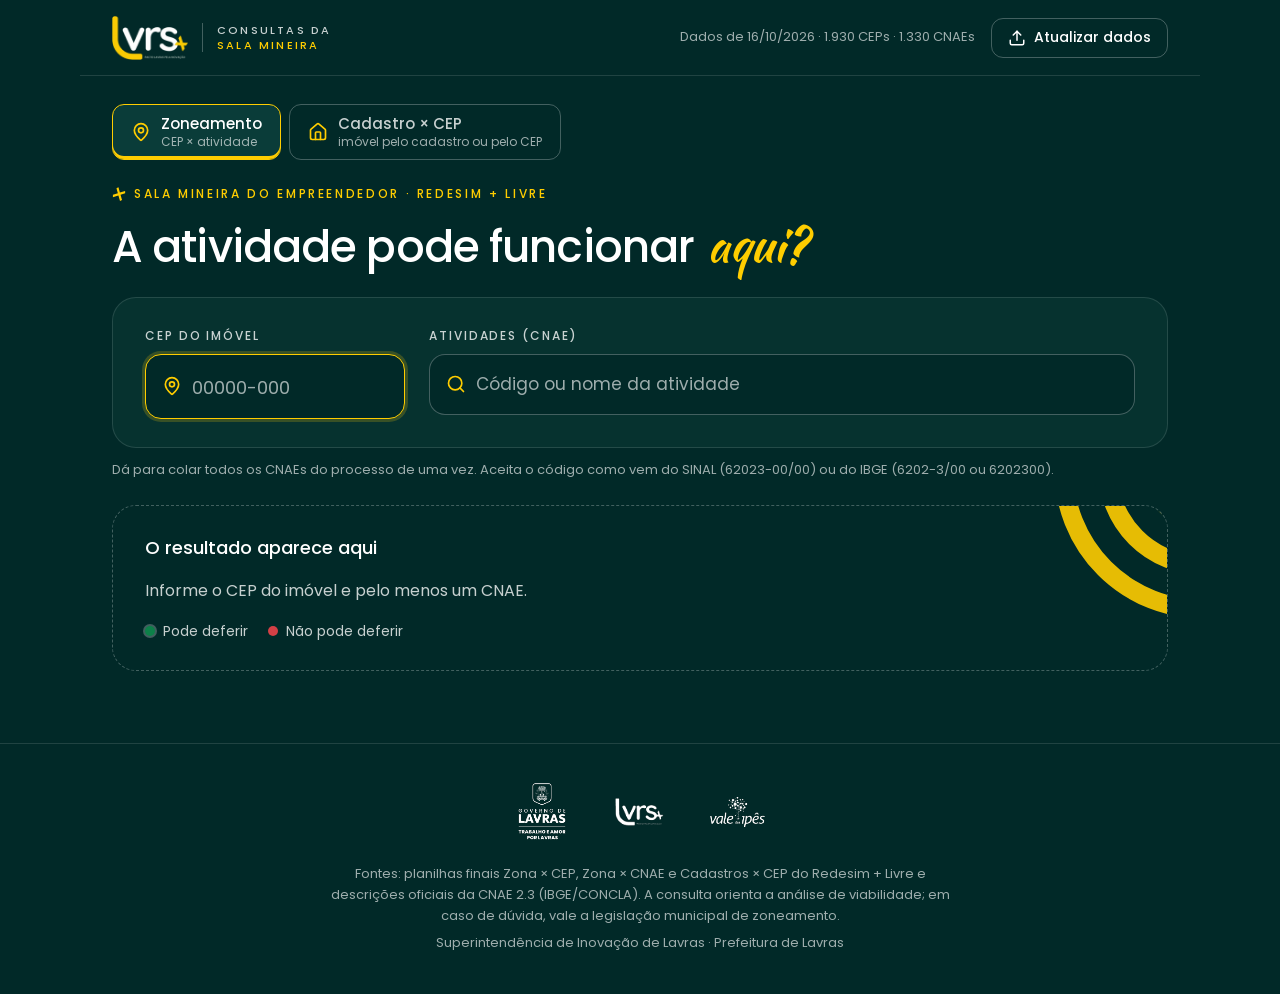
==== commit b7c503b1: "Sala Mineira: busca pelo CEP lista os cadastros imobiliarios do CEP Co-Authored-By: Claude Opus 5.5 " ====
--- a/salamineira/index.html
+++ b/salamineira/index.html
@@ -295,7 +295,14 @@
 .cabeca--aba { padding-top: 24px; }
 
 /* ---------- Cadastro imobiliário → CEP ---------- */
-.painel--um { grid-template-columns: minmax(0, 560px); }
+.painel--dois { grid-template-columns: repeat(2, minmax(0, 1fr)); }
+#cep-cad { font-size: 22px; font-weight: 500; letter-spacing: 0.04em; font-variant-numeric: tabular-nums; }
+#cep-cad::placeholder { font-weight: 400; letter-spacing: 0; font-size: 18px; }
+.bloco-cab .acoes-res { margin-left: auto; }
+.cadgrid { display: grid; grid-template-columns: repeat(auto-fill, minmax(84px, 1fr)); gap: 6px; padding: 18px 24px 22px; max-height: 420px; overflow-y: auto; }
+.cadgrid span { padding: 6px 10px; border-radius: 8px; background: var(--sup-2); border: 1px solid var(--linha); font-size: 15px; font-weight: 500; text-align: center; font-variant-numeric: tabular-nums; }
+.cep-cab { display: grid; gap: 6px; }
+.cep-cab .cadr-cep { font-size: 32px; }
 #cad { font-size: 22px; font-weight: 500; letter-spacing: 0.02em; font-variant-numeric: tabular-nums; }
 #cad::placeholder { font-weight: 400; letter-spacing: 0; font-size: 18px; }
 .cadr { display: grid; grid-template-columns: minmax(130px, auto) minmax(0, 1fr) auto; gap: 8px 24px; align-items: center; padding: 18px 24px; }
@@ -323,6 +330,8 @@
   .aba small { display: none; }
   .cadr { grid-template-columns: minmax(0, 1fr); padding: 16px 20px; }
   .cadr-acoes { justify-content: flex-start; }
+  .bloco-cab .acoes-res { margin-left: 0; width: 100%; }
+  .cadgrid { padding: 16px 20px; }
   .logos img { height: 56px; }
 }
 
@@ -337,7 +346,7 @@
 @page { margin: 0; }
 @media print {
   body { background: #fff; color: #000; padding: 14mm 16mm; box-decoration-break: clone; -webkit-box-decoration-break: clone; }
-  .topo, .abas, .cabeca, .painel, .dica-linha, .acoes-res, .rodape, dialog, .arcos, .cadr-acoes { display: none !important; }
+  .topo, .abas, .cabeca, .painel, .dica-linha, .acoes-res, .rodape, dialog, .arcos, .cadr-acoes, .acoes-cep { display: none !important; }
   .so-impressao { display: block; margin-bottom: 16px; font-size: 13px; color: #000; }
   .resultado { margin-top: 0; }
   .veredito, .pz { -webkit-print-color-adjust: exact; print-color-adjust: exact; }
@@ -384,7 +393,7 @@
       <svg class="icon" aria-hidden="true"><use href="#i-pin"/></svg><span>Zoneamento<small>CEP × atividade</small></span>
     </button>
     <button class="aba" role="tab" id="t-cadastro" aria-controls="aba-cadastro" aria-selected="false" data-aba="cadastro" type="button" tabindex="-1">
-      <svg class="icon" aria-hidden="true"><use href="#i-casa"/></svg><span>CEP do imóvel<small>pelo cadastro imobiliário</small></span>
+      <svg class="icon" aria-hidden="true"><use href="#i-casa"/></svg><span>Cadastro × CEP<small>imóvel pelo cadastro ou pelo CEP</small></span>
     </button>
   </div>
 
@@ -427,11 +436,11 @@
 
   <div id="aba-cadastro" role="tabpanel" aria-labelledby="t-cadastro" hidden>
     <section class="cabeca cabeca--aba" aria-labelledby="titulo-cad">
-      <p class="eyebrow"><svg class="i-mais" aria-hidden="true"><use href="#mais"/></svg>Sala Mineira do Empreendedor · Cadastro imobiliário</p>
-      <h1 id="titulo-cad">Qual é o CEP deste <span class="enfase">imóvel?</span></h1>
+      <p class="eyebrow"><svg class="i-mais" aria-hidden="true"><use href="#mais"/></svg>Sala Mineira do Empreendedor · Cadastro imobiliário × CEP</p>
+      <h1 id="titulo-cad">Ache o imóvel pelo cadastro <span class="enfase">ou pelo CEP</span></h1>
     </section>
 
-    <section class="painel painel--um" aria-label="Busca por cadastro">
+    <section class="painel painel--dois" aria-label="Busca por cadastro ou CEP">
       <div class="campo">
         <label class="rotulo" for="cad">Número do cadastro imobiliário</label>
         <div class="caixa" id="caixa-cad">
@@ -441,8 +450,18 @@
         </div>
         <p class="info" id="cad-info" aria-live="polite"></p>
       </div>
+
+      <div class="campo">
+        <label class="rotulo" for="cep-cad">CEP</label>
+        <div class="caixa" id="caixa-cep-cad">
+          <svg class="icon" aria-hidden="true"><use href="#i-pin"/></svg>
+          <input id="cep-cad" type="text" inputmode="numeric" placeholder="00000-000" autocomplete="off" spellcheck="false" aria-describedby="cep-cad-info">
+          <button class="limpar-campo" id="limpar-cep-cad" type="button" aria-label="Apagar o CEP" hidden><svg class="icon" aria-hidden="true"><use href="#i-x"/></svg></button>
+        </div>
+        <p class="info" id="cep-cad-info" aria-live="polite"></p>
+      </div>
     </section>
-    <p class="dica-linha">Dá para colar vários cadastros de uma vez, separados por espaço, vírgula ou linha. O CEP achado já mostra a zona e leva direto para a consulta de zoneamento.</p>
+    <p class="dica-linha">Pelo cadastro, a busca devolve o CEP; dá para colar vários cadastros de uma vez. Pelo CEP, devolve todos os cadastros daquele CEP. Os dois mostram a zona e levam direto para a consulta de zoneamento.</p>
 
     <section class="resultado" id="resultado-cad" aria-live="polite" aria-label="Resultado da busca por cadastro"></section>
   </div>
@@ -548,6 +567,7 @@
   for (const z of DADOS.manuais) MANUAIS.add(z);
   for (const [cep, rua, zonas] of DADOS.ceps) CEPS.set(cep, { cep, rua, zonas });
   for (const [cod, desc, zonas] of DADOS.cnaes) CNAES.set(cod, { cod, desc, zonas, palavras: palavras(desc) });
+  CEP_CADS = null;
   atualizarMeta();
 }
 function atualizarMeta() {
@@ -582,6 +602,20 @@
   const cod = i => { let o = ''; for (let k = w - 1; k >= 0; k--) o += ALFABETO[Math.floor(i / 64 ** k) % 64]; return o; };
   for (let n = 1; n <= maior; n++) partes.push(m.has(n) ? cod(pos.get(m.get(n))) : '~'.repeat(w));
   return { versao, total: m.size, largura: w, ceps: lista, mapa: partes.join('') };
+}
+let CEP_CADS = null;           // '37200194' -> [cadastros], montado na primeira busca por CEP
+function cadastrosDoCep(cep) {
+  if (!CEP_CADS) {
+    CEP_CADS = new Map();
+    const w = DADOS.cadastros.largura, fim = DADOS.cadastros.mapa.length / w;
+    for (let n = 1; n <= fim; n++) {
+      const c = cepDoCadastro(n);
+      if (!c) continue;
+      if (!CEP_CADS.has(c)) CEP_CADS.set(c, []);
+      CEP_CADS.get(c).push(n);
+    }
+  }
+  return CEP_CADS.get(cep) || [];
 }
 const maiorCadastro = () => Math.floor(DADOS.cadastros.mapa.length / DADOS.cadastros.largura);
 indexar();
@@ -1096,10 +1130,36 @@
 });
 
 /* ===== 3. Cadastro imobiliário → CEP ===== */
-const cadInput = $('cad');
-let cadItens = [], cadErro = '';
+const cadInput = $('cad'), cepCadInput = $('cep-cad');
+let cadItens = [], cadErro = '', modoCad = 'cad', cepBusca = null, cepBuscaErro = '';
+
+// Busca pelo CEP: lista os cadastros dele. Usar um campo apaga o outro.
+function lerCepCadastro(final) {
+  modoCad = 'cep'; cadItens = []; cadErro = ''; cepBusca = null; cepBuscaErro = '';
+  const q = cepCadInput.value.trim(), dig = soDigitos(q);
+  if (!q) modoCad = 'cad';
+  else if (/[a-zA-ZÀ-ÿ]/.test(q)) cepBuscaErro = 'Digite só o CEP, com ou sem ponto e traço.';
+  else if (dig.length > 8) cepBuscaErro = 'Esse número tem mais de 8 dígitos. Confira o CEP.';
+  else if (dig.length === 8) cepBusca = dig;
+  else if (final) cepBuscaErro = `O CEP tem 8 números. ${8 - dig.length === 1 ? 'Falta 1' : `Faltam ${8 - dig.length}`}.`;
+  desenharCadastro();
+}
+function mascarar(input) {
+  const v = input.value;
+  if (/[a-zA-ZÀ-ÿ]/.test(v)) return;
+  const d = soDigitos(v);
+  if (d.length > 8) return;
+  const pos = input.selectionStart == null ? v.length : input.selectionStart;
+  const antes = soDigitos(v.slice(0, pos)).length;
+  const f = d.length > 5 ? d.slice(0, 5) + '-' + d.slice(5) : d;
+  if (f === v) return;
+  input.value = f;
+  const novo = antes > 5 ? antes + 1 : antes;
+  try { input.setSelectionRange(novo, novo); } catch (_) {}
+}
 
 function lerCadastros() {
+  modoCad = 'cad'; cepBusca = null; cepBuscaErro = '';
   const q = cadInput.value.trim();
   cadItens = []; cadErro = '';
   if (/[a-zA-ZÀ-ÿ]/.test(q)) cadErro = 'Digite só o número do cadastro, sem letras.';
@@ -1142,7 +1202,43 @@
   </div>`;
 }
 
+function desenharBuscaCep() {
+  const info = $('cep-cad-info'), box = $('resultado-cad');
+  const cads = cepBusca ? cadastrosDoCep(cepBusca) : [];
+  const temZona = cepBusca && CEPS.has(cepBusca);
+  if (cepBuscaErro) info.innerHTML = erroHtml(esc(cepBuscaErro));
+  else if (cepBusca && cads.length) info.innerHTML = `${icone('i-ok', 'icon ok')}<span>${plural(cads.length, '1 cadastro', `${numero(cads.length)} cadastros`)}</span>`;
+  else if (cepBusca) info.innerHTML = erroHtml(`Nenhum cadastro com o CEP ${fmtCep(cepBusca)}.`);
+  else info.innerHTML = '';
+  $('caixa-cep-cad').dataset.erro = String(!!cepBuscaErro || (!!cepBusca && !cads.length));
+  cepCadInput.setAttribute('aria-invalid', String(!!cepBuscaErro));
+  if (!cepBusca) {
+    box.innerHTML = `<div class="vazio">${arcos()}
+      <p class="vazio-tit">Os cadastros aparecem aqui</p>
+      <p>Termine de digitar o CEP: são 8 números.</p>
+    </div>`;
+    return;
+  }
+  const acoes = `<div class="acoes-res acoes-cep">
+      ${cads.length ? `<button class="btn btn-p" type="button" id="copiar-cads">${icone('i-copiar')}<span>Copiar cadastros</span></button>` : ''}
+      <button class="btn-sec btn-p" type="button" data-zonear="${cepBusca}">${icone('i-pin')}Ver zoneamento</button>
+    </div>`;
+  box.innerHTML = `<div class="bloco">
+      <div class="bloco-cab">
+        <div class="cep-cab"><p class="bloco-tit">CEP</p><p class="cadr-cep">${fmtCep(cepBusca)}</p><p class="cadr-onde">${ondeDoCep(cepBusca)}</p></div>
+        ${acoes}
+      </div>
+      ${cads.length
+        ? `<p class="bloco-msg">${plural(cads.length, '1 cadastro imobiliário', `${numero(cads.length)} cadastros imobiliários`)} com este CEP${temZona ? '' : '. O CEP não está na tabela de zoneamento'}:</p>
+           <div class="cadgrid">${cads.map(n => `<span>${n}</span>`).join('')}</div>`
+        : `<p class="bloco-msg">Nenhum cadastro imobiliário tem este CEP na lista de ${DADOS.cadastros.versao}. Confira os números${cepBusca.startsWith('3720') ? '' : ': os CEPs de Lavras vão de 37200-000 a 37209-999'}.</p>`}
+    </div>`;
+}
+
 function desenharCadastro() {
+  $('limpar-cep-cad').hidden = !cepCadInput.value;
+  if (modoCad === 'cep') { $('cad-info').innerHTML = ''; $('caixa-cad').dataset.erro = 'false'; $('limpar-cad').hidden = true; return desenharBuscaCep(); }
+  $('cep-cad-info').innerHTML = ''; $('caixa-cep-cad').dataset.erro = 'false';
   const info = $('cad-info'), box = $('resultado-cad');
   const achados = cadItens.filter(i => i.cep), faltam = cadItens.length - achados.length;
   if (cadErro) info.innerHTML = erroHtml(esc(cadErro));
@@ -1158,8 +1254,8 @@
 
   if (!cadItens.length) {
     box.innerHTML = `<div class="vazio">${arcos()}
-      <p class="vazio-tit">O CEP aparece aqui</p>
-      <p>Digite o número do cadastro imobiliário do imóvel. São ${numero(DADOS.cadastros.total)} cadastros, de ${DADOS.cadastros.versao}.</p>
+      <p class="vazio-tit">O resultado aparece aqui</p>
+      <p>Digite o número do cadastro imobiliário para ver o CEP, ou o CEP para ver os cadastros. São ${numero(DADOS.cadastros.total)} cadastros, de ${DADOS.cadastros.versao}.</p>
     </div>`;
     return;
   }
@@ -1191,6 +1287,8 @@
   if (b.dataset.copiarCep) copiarNoBotao(b, fmtCep(b.dataset.copiarCep));
   else if (b.id === 'copiar-lista') {
     copiarNoBotao(b, cadItens.map(i => `${i.n}\t${i.cep ? fmtCep(i.cep) : 'não encontrado'}`).join('\n'));
+  } else if (b.id === 'copiar-cads') {
+    copiarNoBotao(b, cadastrosDoCep(cepBusca).join('\n'));
   } else if (b.dataset.zonear) {
     irPara('zona', false);
     cepInput.value = fmtCep(b.dataset.zonear);
@@ -1198,7 +1296,11 @@
     (estado.end ? cnaeInput : cepInput).focus();
   }
 });
-cadInput.addEventListener('input', lerCadastros);
+cadInput.addEventListener('input', () => { if (cepCadInput.value) cepCadInput.value = ''; lerCadastros(); });
+cepCadInput.addEventListener('input', () => { if (cadInput.value) cadInput.value = ''; mascarar(cepCadInput); lerCepCadastro(false); });
+cepCadInput.addEventListener('change', () => lerCepCadastro(true));
+cepCadInput.addEventListener('keydown', e => { if (e.key === 'Enter') { e.preventDefault(); lerCepCadastro(true); } });
+$('limpar-cep-cad').addEventListener('click', () => { cepCadInput.value = ''; lerCepCadastro(false); cepCadInput.focus(); });
 // Coluna colada do Excel: o campo de uma linha só apagaria as quebras e juntaria os números
 cadInput.addEventListener('paste', e => {
   const t = e.clipboardData && e.clipboardData.getData('text');
@@ -1207,6 +1309,7 @@
   const limpo = t.trim().split(/[\r\n\t]+/).map(x => x.trim()).filter(Boolean).join(', ');
   const ini = cadInput.selectionStart ?? cadInput.value.length, fim = cadInput.selectionEnd ?? ini;
   const antes = cadInput.value.slice(0, ini), depois = cadInput.value.slice(fim);
+  cepCadInput.value = '';
   cadInput.value = antes + (antes.trim() && !/[\s,;]$/.test(antes) ? ', ' : '') + limpo + (depois.trim() && !/^[\s,;]/.test(depois) ? ', ' : '') + depois;
   lerCadastros();
 });
@@ -1693,7 +1796,7 @@
   indexar();
   estado.ativs = estado.ativs.filter(c => CNAES.has(c));
   lerCep(false);                      // reavalia o CEP digitado com a tabela nova e redesenha
-  lerCadastros();
+  if (modoCad === 'cep') lerCepCadastro(false); else lerCadastros();
   baixarPagina();
   pendente = null;
   relBox.innerHTML = `
